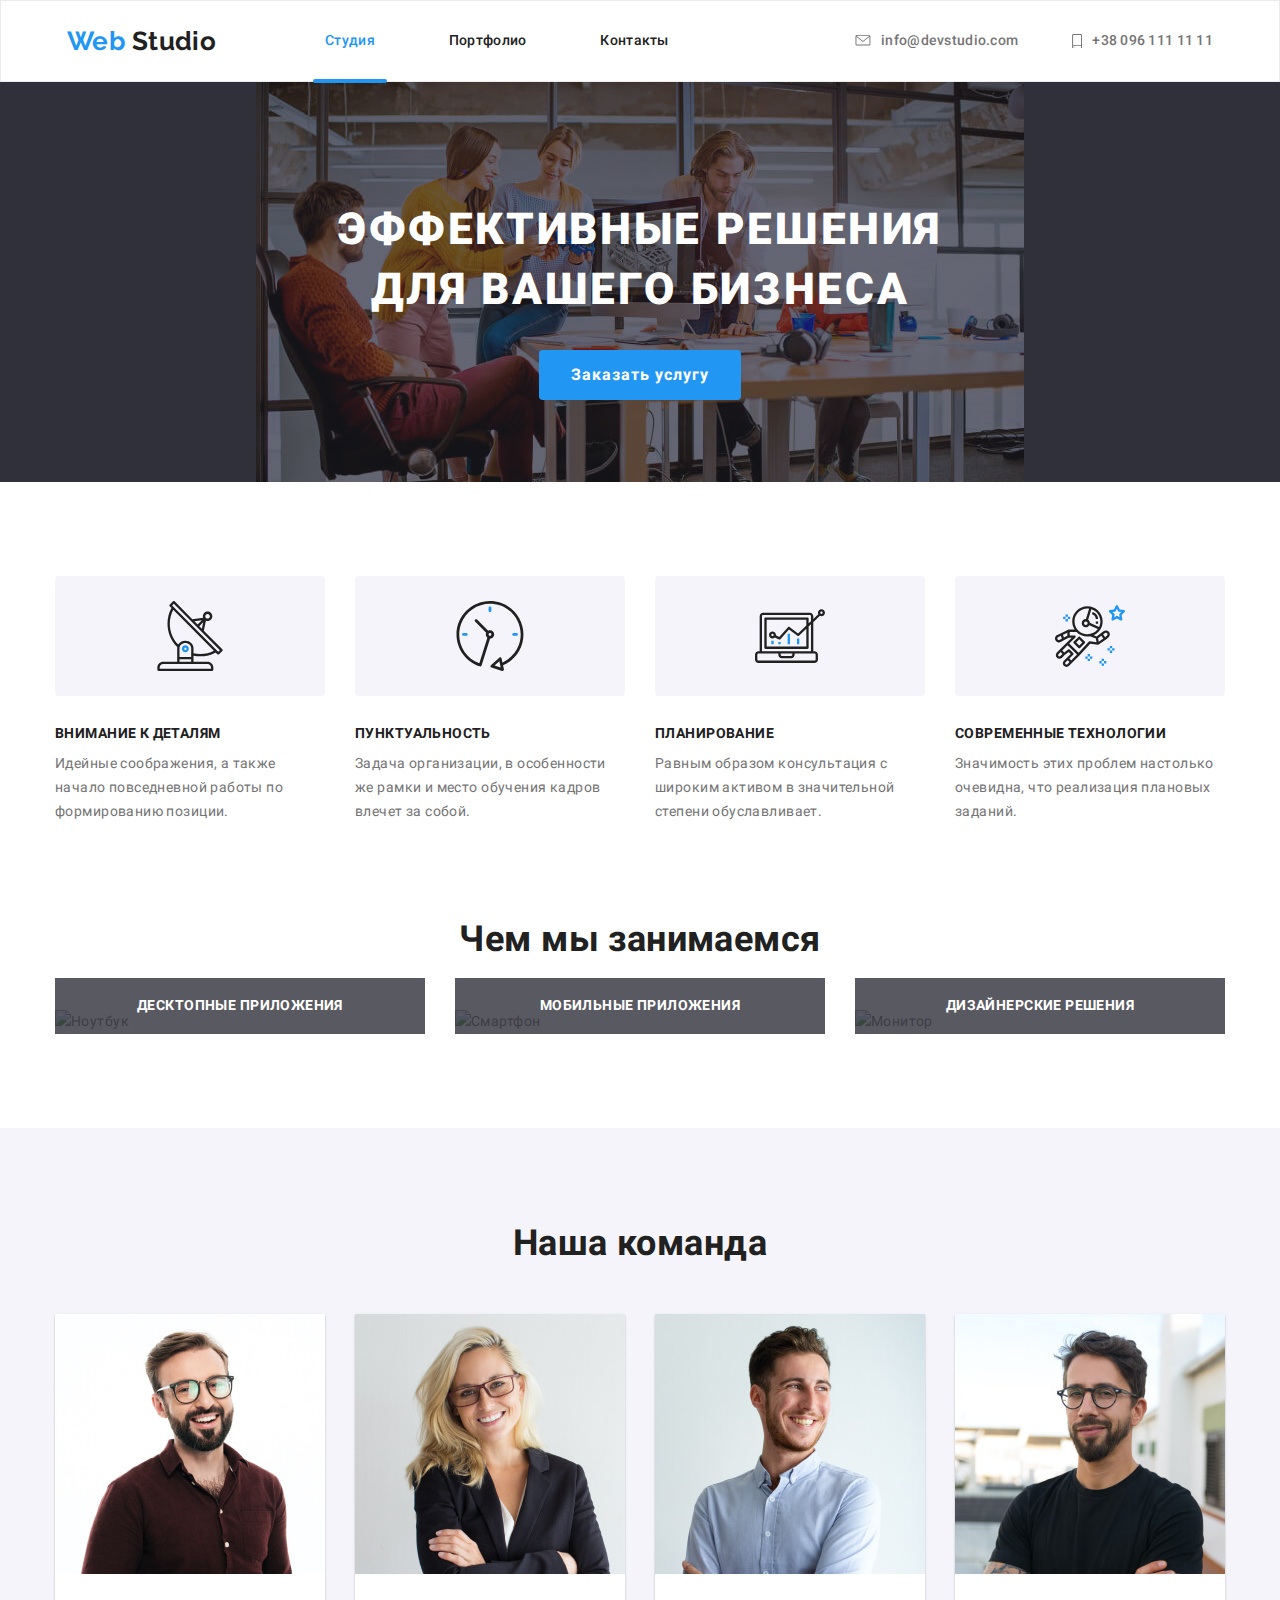
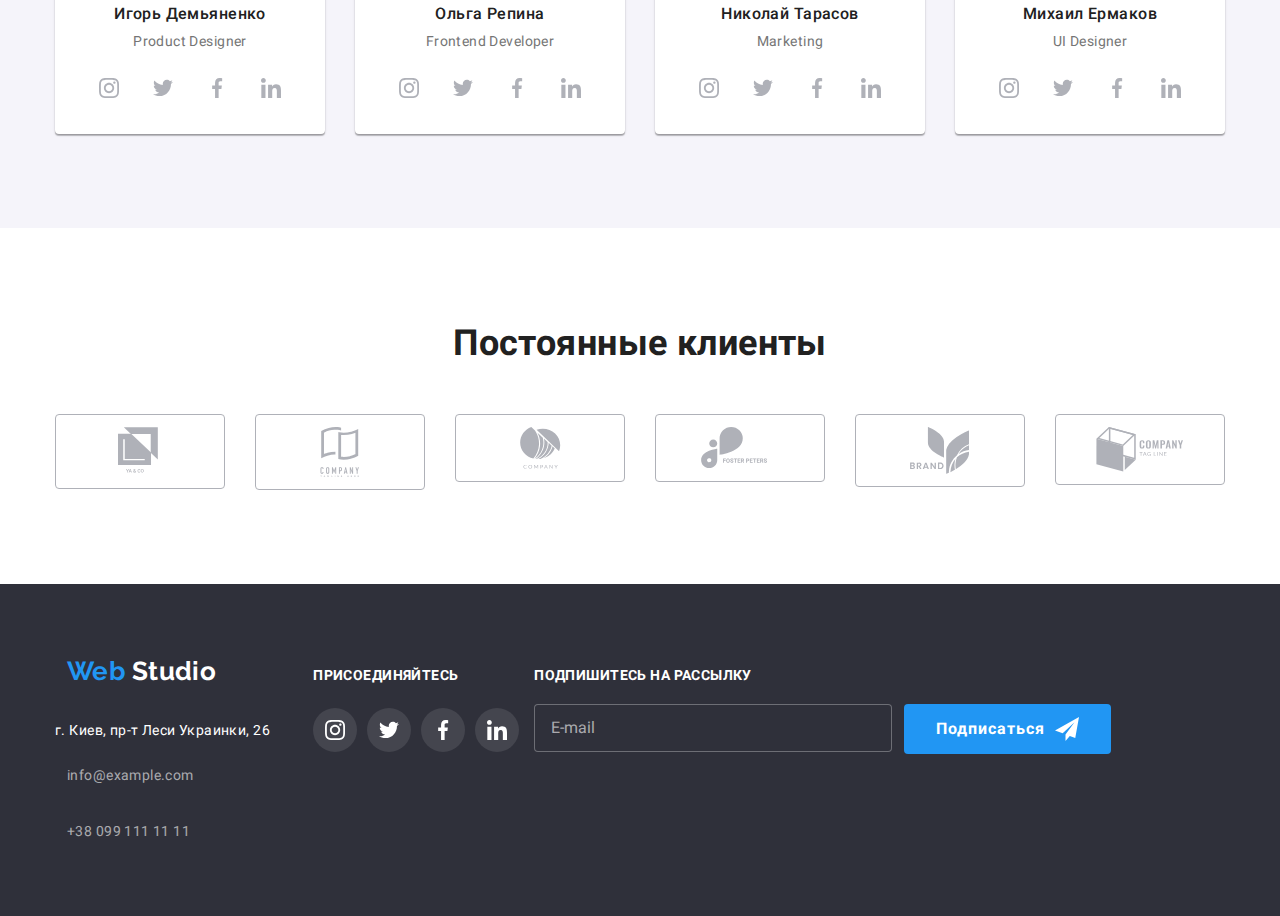
==== index.html @ 28231092 "Add focus on header button" ====
<!DOCTYPE html>
<html lang="ru">
  <head>
    <meta charset="UTF-8" />
    <meta name="viewport" content="width=device-width, initial-scale=1.0" />
    <title>Web Studio</title>
    <link rel="stylesheet" href="./css/main.min.css" />
  </head>

  <body>
    <header>
      <div class="header">
        <!-- Шапка сайта -->
        <nav class="main-nav">
          <a href="./" class="logo animation">
            <span class="logo-accent">Web</span> Studio
          </a>

          <ul class="site-nav list">
            <li class="item">
              <a href="" class="link current site-nav-link animation">Студия</a>
            </li>
            <li class="item">
              <a href="./portfolio.html" class="animation">Портфолио</a>
            </li>
            <li class="item"><a href="" class="animation">Контакты</a></li>
          </ul>
        </nav>
        <ul class="list header-contact">
          <li class="item">
            <a
              href="mailto:info@devstudio.com"
              class="header-contact-link flexbox animation"
            >
              <svg
                class="header-contact-icon animation"
                width="16"
                height="11.2"
              >
                <use href="./images/symbol-defs.svg#icon-envelope"></use>
              </svg>
              info@devstudio.com
            </a>
          </li>
          <li class="item">
            <a href="tel:+380961111111" class="header-contact-link animation">
              <svg
                class="header-contact-icon animation"
                width="10"
                height="14.94"
              >
                <use href="./images/symbol-defs.svg#icon-smartphone"></use>
              </svg>
              +38 096 111 11 11
            </a>
          </li>
        </ul>
        <!-- Мобильное меню -->

        <button
          type="button"
          class="menu-button animation"
          aria-expanded="false"
          aria-controls="menu-container"
          data-menu-button
        >
          <svg
            width="20"
            height="20"
            aria-label="Переключатель мобильного меню"
          >
            <use
              class="icon-cross"
              href="./images/symbol-defs.svg#icon-close_24px"
            ></use>
            <use
              class="icon-menu"
              href="./images/symbol-defs.svg#icon-menu_24px"
            ></use>
          </svg>
        </button>
      </div>
    </header>
    <main>
      <section class="hero">
        <div class="hero-background">
          <!-- Герой -->
          <h1 class="hero-title">
            Эффективные решения <br />
            для вашего бизнеса
          </h1>

          <button class="button primary" data-modal-open>
            Заказать услугу
          </button>
        </div>
      </section>
      <section class="section advantages">
        <div class="container">
          <!-- Первая секция - наши преимущества-->
          <h2 hidden>Наши преимущества</h2>
          <!--скрытый заголовок-->
          <ul class="list advantages-list">
            <li class="advantages-item">
              <div class="advantages-icon">
                <svg width="70px" height="70px">
                  <use href="./images/symbol-defs.svg#icon-antenna"></use>
                </svg>
              </div>
              <h3 class="advantages-title">Внимание к деталям</h3>
              <p class="advantages-description">
                Идейные соображения, а также начало повседневной работы по
                формированию позиции.
              </p>
            </li>
            <li class="advantages-item">
              <div class="advantages-icon">
                <svg width="70px" height="70px">
                  <use href="./images/symbol-defs.svg#icon-clock"></use>
                </svg>
              </div>
              <h3 class="advantages-title">Пунктуальность</h3>
              <p class="advantages-description">
                Задача организации, в особенности же рамки и место обучения
                кадров влечет за собой.
              </p>
            </li>
            <li class="advantages-item">
              <div class="advantages-icon">
                <svg width="70px" height="70px">
                  <use href="./images/symbol-defs.svg#icon-diagram"></use>
                </svg>
              </div>
              <h3 class="advantages-title">Планирование</h3>
              <p class="advantages-description">
                Равным образом консультация с широким активом в значительной
                степени обуславливает.
              </p>
            </li>
            <li class="advantages-item">
              <div class="advantages-icon">
                <svg width="70px" height="70px">
                  <use href="./images/symbol-defs.svg#icon-astronaut"></use>
                </svg>
              </div>
              <h3 class="advantages-title">Современные технологии</h3>
              <p class="advantages-description">
                Значимость этих проблем настолько очевидна, что реализация
                плановых заданий.
              </p>
            </li>
          </ul>
        </div>
      </section>
      <section class="section what-doing">
        <div class="container">
          <!-- Вторая секция - чем мы занимаемся-->
          <h2 class="section-title">Чем мы занимаемся</h2>
          <ul class="list what-doing-list">
            <li class="what-doing-item">
              <div class="doing-box">
                <img
                  alt="Ноутбук"
                  src="./images/Optimaze/WhatDo1.jpg"
                  srcset="
                    ./images/optimaze/WhatDo1.jpg   1x,
                    ./images/optimaze/WhatDo12@.jpg 2x
                  "
                />
                <div class="what-doing-title">
                  <h3 class="item-title accurate">Десктопные приложения</h3>
                </div>
              </div>
            </li>
            <li class="what-doing-item">
              <div class="doing-box">
                <img
                  alt="Смартфон"
                  src="./images/optimaze/WhatDo2.jpg"
                  srcset="
                    ./images/optimaze/WhatDo2.jpg   1x,
                    ./images/optimaze/WhatDo22@.jpg 2x
                  "
                />
                <div class="what-doing-title">
                  <h3 class="item-title accurate">Мобильные приложения</h3>
                </div>
              </div>
            </li>
            <li class="what-doing-item">
              <div class="doing-box">
                <img
                  alt="Монитор"
                  src="./images/optimaze/WhatDo3.jpg"
                  srcset="
                    ./images/optimaze/WhatDo3.jpg   1x,
                    ./images/optimaze/WhatDo12@.jpg 2x
                  "
                />
                <div class="what-doing-title">
                  <h3 class="item-title accurate">Дизайнерские решения</h3>
                </div>
              </div>
            </li>
          </ul>
        </div>
      </section>
      <section class="section team">
        <div class="container">
          <!--Третья секция - наша команда-->
          <h2 class="section-title">Наша команда</h2>
          <ul class="list members-list">
            <li class="members">
              <!--Первая фотка-->
              <picture>
                <source
                  srcset="
                    ./images/optimaze/team1desktop.jpg   1x,
                    ./images/optimaze/team1desktop2@.jpg 2x
                  "
                  media="(min-width: 1200px)"
                />
                <source
                  srcset="
                    ./images/optimaze/team1tablet.jpg   1x,
                    ./images/optimaze/team1tablet2@.jpg 2x
                  "
                  media="(min-width: 768px)"
                />
                <source
                  srcset="
                    ./images/optimaze/team1phone.jpg   1x,
                    ./images/optimaze/team1phone2@.jpg 2x
                  "
                  media="(max-width: 767px)"
                />
                <img
                  src="./images/optimaze/team1desktop.jpg"
                  alt="Портрет Игоря Демьяненко"
                />
              </picture>
              <h3 class="element-title">Игорь Демьяненко</h3>
              <p lang="en" class="description">Product Designer</p>
              <ul class="social-list list">
                <li class="social-item">
                  <a
                    href="Instagram"
                    class="social-icons-link animation"
                    aria-label="Ссылка на Instagram"
                  >
                    <svg class="social-icon" width="20px" height="20px">
                      <use href="./images/symbol-defs.svg#icon-instagram"></use>
                    </svg>
                  </a>
                </li>
                <li class="social-item">
                  <a
                    href="Twitter"
                    class="social-icons-link animation"
                    aria-label="Ссылка на Twitter"
                  >
                    <svg class="social-icon" width="20px" height="20px">
                      <use href="./images/symbol-defs.svg#icon-twitter"></use>
                    </svg>
                  </a>
                </li>
                <li class="social-item">
                  <a
                    href="Facebook"
                    class="social-icons-link animation"
                    aria-label="Ссылка на Facebook"
                  >
                    <svg class="social-icon" width="20px" height="20px">
                      <use href="./images/symbol-defs.svg#icon-facebook"></use>
                    </svg>
                  </a>
                </li>
                <li class="social-item">
                  <a
                    href="LinkedIn"
                    class="social-icons-link animation"
                    aria-label="Ссылка на LinkedIn"
                  >
                    <svg class="social-icon" width="20px" height="20px">
                      <use href="./images/symbol-defs.svg#icon-linkedin"></use>
                    </svg>
                  </a>
                </li>
              </ul>
            </li>
            <li class="members">
              <!--Вторая фотка-->
              <picture>
                <source
                  srcset="
                    ./images/optimaze/team2desktop.jpg   1x,
                    ./images/optimaze/team2desktop2@.jpg 2x
                  "
                  media="(min-width: 1200px)"
                />
                <source
                  srcset="
                    ./images/optimaze/team2tablet.jpg   1x,
                    ./images/optimaze/team2tablet2@.jpg 2x
                  "
                  media="(min-width: 768px)"
                />
                <source
                  srcset="
                    ./images/optimaze/team2phone.jpg   1x,
                    ./images/optimaze/team2phone2@.jpg 2x
                  "
                  media="(max-width: 767px)"
                />
                <img
                  src="./images/optimaze/team2desktop.jpg"
                  alt="Портрет Ольги Репиной"
                />
              </picture>
              <h3 class="element-title">Ольга Репина</h3>
              <p lang="en" class="description">Frontend Developer</p>
              <ul class="social-list list">
                <li class="social-item">
                  <a
                    href="Instagram"
                    class="social-icons-link animation"
                    aria-label="Ссылка на Instagram"
                  >
                    <svg class="social-icon" width="20px" height="20px">
                      <use href="./images/symbol-defs.svg#icon-instagram"></use>
                    </svg>
                  </a>
                </li>
                <li class="social-item">
                  <a
                    href="Twitter"
                    class="social-icons-link animation"
                    aria-label="Ссылка на Twitter"
                  >
                    <svg class="social-icon" width="20px" height="20px">
                      <use href="./images/symbol-defs.svg#icon-twitter"></use>
                    </svg>
                  </a>
                </li>
                <li class="social-item">
                  <a
                    href="Facebook"
                    class="social-icons-link animation"
                    aria-label="Ссылка на Facebook"
                  >
                    <svg class="social-icon" width="20px" height="20px">
                      <use href="./images/symbol-defs.svg#icon-facebook"></use>
                    </svg>
                  </a>
                </li>
                <li class="social-item">
                  <a
                    href="LinkedIn"
                    class="social-icons-link animation"
                    aria-label="Ссылка на LinkedIn"
                  >
                    <svg class="social-icon" width="20px" height="20px">
                      <use href="./images/symbol-defs.svg#icon-linkedin"></use>
                    </svg>
                  </a>
                </li>
              </ul>
            </li>
            <li class="members">
              <!--Третья фотка-->
              <picture>
                <source
                  srcset="
                    ./images/optimaze/team3desktop.jpg  1x,
                    ./images/optimaze/team3desktop@.jpg 2x
                  "
                  media="(min-width: 1200px)"
                />
                <source
                  srcset="
                    ./images/optimaze/team3tablet.jpg   1x,
                    ./images/optimaze/team3tablet2@.jpg 2x
                  "
                  media="(min-width: 768px)"
                />
                <source
                  srcset="
                    ./images/optimaze/team3phone.jpg   1x,
                    ./images/optimaze/team3phone2@.jpg 2x
                  "
                  media="(max-width: 767px)"
                />
                <img
                  src="./images/optimaze/team3desktop.jpg"
                  alt="Портрет Николай Тарасова"
                />
              </picture>
              <h3 class="element-title">Николай Тарасов</h3>
              <p lang="en" class="description">Marketing</p>
              <ul class="social-list list">
                <li class="social-item">
                  <a
                    href="Instagram"
                    class="social-icons-link animation"
                    aria-label="Ссылка на Instagram"
                  >
                    <svg class="social-icon" width="20px" height="20px">
                      <use href="./images/symbol-defs.svg#icon-instagram"></use>
                    </svg>
                  </a>
                </li>
                <li class="social-item">
                  <a
                    href="Twitter"
                    class="social-icons-link animation"
                    aria-label="Ссылка на Twitter"
                  >
                    <svg class="social-icon" width="20px" height="20px">
                      <use href="./images/symbol-defs.svg#icon-twitter"></use>
                    </svg>
                  </a>
                </li>
                <li class="social-item">
                  <a
                    href="Facebook"
                    class="social-icons-link animation"
                    aria-label="Ссылка на Facebook"
                  >
                    <svg class="social-icon" width="20px" height="20px">
                      <use href="./images/symbol-defs.svg#icon-facebook"></use>
                    </svg>
                  </a>
                </li>
                <li class="social-item">
                  <a
                    href="LinkedIn"
                    class="social-icons-link animation"
                    aria-label="Ссылка на LinkedIn"
                  >
                    <svg class="social-icon" width="20px" height="20px">
                      <use href="./images/symbol-defs.svg#icon-linkedin"></use>
                    </svg>
                  </a>
                </li>
              </ul>
            </li>
            <li class="members">
              <!--Четвертая фотка-->
              <picture>
                <source
                  srcset="
                    ./images/optimaze/team4desktop.jpg   1x,
                    ./images/optimaze/team4desktop2@.jpg 2x
                  "
                  media="(min-width: 1200px)"
                />
                <source
                  srcset="
                    ./images/optimaze/team4tablet.jpg   1x,
                    ./images/optimaze/team4tablet2@.jpg 2x
                  "
                  media="(min-width: 768px)"
                />
                <source
                  srcset="
                    ./images/optimaze/team4phone.jpg   1x,
                    ./images/optimaze/team4phone2@.jpg 2x
                  "
                  media="(max-width: 767px)"
                />
                <img
                  src="./images/optimaze/team4desktop.jpg"
                  alt="Портрет Михаила Ермакова"
                />
              </picture>
              <h3 class="element-title">Михаил Ермаков</h3>
              <p lang="en" class="description">UI Designer</p>
              <ul class="social-list list">
                <li class="social-item">
                  <a
                    href="Instagram"
                    class="social-icons-link animation"
                    aria-label="Ссылка на Instagram"
                  >
                    <svg class="social-icon" width="20px" height="20px">
                      <use href="./images/symbol-defs.svg#icon-instagram"></use>
                    </svg>
                  </a>
                </li>
                <li class="social-item">
                  <a
                    href="Twitter"
                    class="social-icons-link animation"
                    aria-label="Ссылка на Twitter"
                  >
                    <svg class="social-icon" width="20px" height="20px">
                      <use href="./images/symbol-defs.svg#icon-twitter"></use>
                    </svg>
                  </a>
                </li>
                <li class="social-item">
                  <a
                    href="Facebook"
                    class="social-icons-link animation"
                    aria-label="Ссылка на Facebook"
                  >
                    <svg class="social-icon" width="20px" height="20px">
                      <use href="./images/symbol-defs.svg#icon-facebook"></use>
                    </svg>
                  </a>
                </li>
                <li class="social-item">
                  <a
                    href="LinkedIn"
                    class="social-icons-link animation"
                    aria-label="Ссылка на LinkedIn"
                  >
                    <svg class="social-icon" width="20px" height="20px">
                      <use href="./images/symbol-defs.svg#icon-linkedin"></use>
                    </svg>
                  </a>
                </li>
              </ul>
            </li>
          </ul>
        </div>
      </section>
      <section class="section clients">
        <div class="container">
          <!--Четвертая секция - постоянные клиенты-->
          <h2 class="section-title">Постоянные клиенты</h2>
          <ul class="list clients-list">
            <li class="clients-logo">
              <a class="clients-item animation" href="">
                <svg class="clients-icon animation" width="44px" height="49px">
                  <use href="./images/symbol-defs.svg#icon-logo1"></use>
                </svg>
              </a>
            </li>
            <li class="clients-logo">
              <a class="clients-item animation" href="">
                <svg class="clients-icon animation" width="40px" height="50px">
                  <use href="./images/symbol-defs.svg#icon-logo2"></use>
                </svg>
              </a>
            </li>
            <li class="clients-logo">
              <a class="clients-item animation" href="">
                <svg class="clients-icon animation" width="41px" height="42px">
                  <use href="./images/symbol-defs.svg#icon-logo3"></use>
                </svg>
              </a>
            </li>
            <li class="clients-logo">
              <a class="clients-item animation" href="">
                <svg class="clients-icon animation" width="79px" height="42px">
                  <use href="./images/symbol-defs.svg#icon-logo4"></use>
                </svg>
              </a>
            </li>
            <li class="clients-logo">
              <a class="clients-item animation" href="">
                <svg class="clients-icon animation" width="59px" height="47px">
                  <use href="./images/symbol-defs.svg#icon-logo5"></use>
                </svg>
              </a>
            </li>
            <li class="clients-logo">
              <a class="clients-item animation" href="">
                <svg class="clients-icon animation" width="88px" height="45px">
                  <use href="./images/symbol-defs.svg#icon-logo6"></use>
                </svg>
              </a>
            </li>
          </ul>
        </div>
      </section>
    </main>
    <footer>
      <!-- Футер -->
      <div class="footer">
        <div class="first-block">
          <a href="/" class="footer-logo animation">
            <span class="logo-accent">Web</span> Studio
          </a>
          <address>
            <ul class="list footer-contact">
              <li>
                <p class="adress">г. Киев, пр-т Леси Украинки, 26<br /></p>
              </li>
              <li class="footer-contact">
                <a href="mailto:info@example.com">info@example.com<br /> </a>
              </li>
              <li class="footer-contact">
                <a href="tel:+380991111111">+38 099 111 11 11<br /> </a>
              </li>
            </ul>
          </address>
        </div>

        <div class="second-block">
          <b> присоединяйтесь </b>
          <ul class="list footer-social-list">
            <li class="footer-social-item f-icon-instagram animation">
              <a href="Instagram" aria-label="Ссылка на Instagram">
                <svg class="footer-social-icon" width="20px" height="20px">
                  <use href="./images/symbol-defs.svg#icon-instagram"></use>
                </svg>
              </a>
            </li>
            <li class="footer-social-item f-icon-twitter animation">
              <a href="Twitter" aria-label="Ссылка на Twitter">
                <svg class="footer-social-icon" width="20px" height="20px">
                  <use href="./images/symbol-defs.svg#icon-twitter"></use>
                </svg>
              </a>
            </li>
            <li class="footer-social-item f-icon-facebook animation">
              <a href="Facebook" aria-label="Ссылка на Facebook">
                <svg class="footer-social-icon" width="20px" height="20px">
                  <use href="./images/symbol-defs.svg#icon-facebook"></use>
                </svg>
              </a>
            </li>
            <li class="footer-social-item f-icon-linked animation">
              <a href="LinkedIn" aria-label="Ссылка на LinkedIn">
                <svg class="footer-social-icon" width="20px" height="20px">
                  <use href="./images/symbol-defs.svg#icon-linkedin"></use>
                </svg>
              </a>
            </li>
          </ul>
        </div>
        <div class="third-block">
          <b> Подпишитесь на рассылку </b>
          <div class="footer-form">
            <div class="email-field">
              <input
                class="footer-input animation"
                type="email"
                name="mail"
                id="mail"
                placeholder="E-mail"
              />
            </div>

            <div class="subscribe">
              <button class="button footer-button primary">
                Подписаться

                <svg class="sent-icon" width="24px" height="24px">
                  <use href="./images/symbol-defs.svg#icon-send"></use>
                </svg>
              </button>
            </div>
          </div>
        </div>
      </div>
    </footer>

    <!-- Модальное окно -->

    <div class="backdrop is-hidden animation" data-modal>
      <div class="modal animation">
        <button class="btn-close animation" data-modal-close>
          <svg class="close-icon" width="11px" height="11px">
            <use href="./images/symbol-defs.svg#icon-modalclose"></use>
          </svg>
        </button>

        <form action="#" method="POST" class="form">
          <b>Оставьте свои данные, мы вам перезвоним</b>
          <div class="form-field">
            <label for="name" class="form-label">Имя</label>
            <input
              type="text"
              class="form-input animation"
              name="name"
              id="name"
              required
            />
            <span class="modal-icon animation">
              <svg width="18px" height="18px">
                <use href="./images/symbol-defs.svg#icon-person"></use>
              </svg>
            </span>
          </div>

          <div class="form-field">
            <label for="tel" class="form-label">Телефон</label>
            <input
              type="tel"
              class="form-input animation"
              name="tel"
              id="tel"
              required
            />
            <span class="modal-icon animation">
              <svg width="18px" height="18px">
                <use href="./images/symbol-defs.svg#icon-phonemodal"></use>
              </svg>
            </span>
          </div>

          <div class="form-field">
            <label for="mail" class="form-label">Почта</label>
            <input
              type="email animation"
              class="form-input"
              name="mail"
              id="mail"
            />
            <span class="modal-icon animation">
              <svg width="18px" height="18px">
                <use href="./images/symbol-defs.svg#icon-emailmodal"></use>
              </svg>
            </span>
          </div>

          <div class="form-field comment">
            <label for="comment" class="form-label">Комментарий</label>
            <textarea
              class="form-input comment animation"
              name="comment"
              id="comment"
              rows="6"
              placeholder="Введите текст"
            ></textarea>
          </div>

          <div class="form-field form-checkbox flexbox">
            <label for="policy" class="label checkbox-label">
              <input
                class="checkbox animation"
                type="checkbox"
                name="policy"
                value=" "
                id="policy"
              />
              <span class="checkbox-icon animation"></span>
              <span>
                Соглашаюсь с рассылкой и принимаю
                <a href="#">Условия договора</a>
              </span>
            </label>
          </div>

          <div class="flexbox">
            <button class="button primary submit" type="submit">
              Отправить
            </button>
          </div>
        </form>
      </div>
    </div>
    <script src="./js/modal.js"></script>
    <script src="./js/menu.js"></script>
  </body>
</html>
---- css/main.min.css ----
.button,.filtr-button{font-family:inherit;font-size:16px;text-align:center;border-radius:4px}*,::after,::before{-webkit-box-sizing:border-box;box-sizing:border-box}:root{-moz-tab-size:4;-o-tab-size:4;tab-size:4}html{line-height:1.15;-webkit-text-size-adjust:100%}body{margin:0}body{font-family:system-ui, -apple-system, "Segoe UI", Roboto, Helvetica, Arial, sans-serif, "Apple Color Emoji", "Segoe UI Emoji"}hr{height:0}abbr[title]{-webkit-text-decoration:underline dotted;text-decoration:underline dotted}b,strong{font-weight:bolder}code,kbd,pre,samp{font-family:SFMono-Regular, Consolas, "Liberation Mono", Menlo, monospace;font-size:1em}small{font-size:80%}sub,sup{font-size:75%;line-height:0;position:relative;vertical-align:baseline}sub{bottom:-0.25em}sup{top:-0.5em}button,input,optgroup,select,textarea{font-family:inherit;font-size:100%;line-height:1.15;margin:0}button,select{text-transform:none}[type="button"],[type="reset"],[type="submit"],button{-webkit-appearance:button}[type="button"]::-moz-focus-inner,[type="reset"]::-moz-focus-inner,[type="submit"]::-moz-focus-inner,button::-moz-focus-inner{border-style:none;padding:0}[type="button"]:-moz-focusring,[type="reset"]:-moz-focusring,[type="submit"]:-moz-focusring,button:-moz-focusring{outline:1px dotted ButtonText}fieldset{padding:0.35em 0.75em 0.625em}legend{padding:0}progress{vertical-align:baseline}[type="number"]::-webkit-inner-spin-button,[type="number"]::-webkit-outer-spin-button{height:auto}[type="search"]{-webkit-appearance:textfield;outline-offset:-2px}[type="search"]::-webkit-search-decoration{-webkit-appearance:none}::-webkit-file-upload-button{-webkit-appearance:button;font:inherit}summary{display:list-item}@font-face{font-family:"Raleway";src:url("./../fonts/Raleway-Bold.eot");src:local("☺"),url("./../fonts/Raleway-Bold.woff") format("woff"),url("./../fonts/Raleway-Bold.ttf") format("truetype"),url("./../fonts/Raleway-Bold.svg") format("svg");font-weight:700;font-style:normal}@font-face{font-family:"Roboto";src:url("./../fonts/Roboto-Regular.eot");src:local("☺"),url("./../fonts/Roboto-Regular.woff") format("woff"),url("./../fonts/Roboto-Regular.ttf") format("truetype"),url("./../fonts/Roboto-Regular.svg") format("svg");font-weight:400;font-style:normal}@font-face{font-family:"Roboto";src:url("./../fonts/Roboto-Medium.eot");src:local("☺"),url("./../fonts/Roboto-Medium.woff") format("woff"),url("./../fonts/Roboto-Medium.ttf") format("truetype"),url("./../fonts/Roboto-Medium.svg") format("svg");font-weight:500;font-style:normal}@font-face{font-family:"Roboto";src:url("./../fonts/Roboto-Bold.eot");src:local("☺"),url("./../fonts/Roboto-Bold.woff") format("woff"),url("./../fonts/Roboto-Bold.ttf") format("truetype"),url("./../fonts/Roboto-Bold.svg") format("svg");font-weight:700;font-style:normal}@font-face{font-family:"Roboto";src:url("./../fonts/Roboto-Black.eot");src:local("☺"),url("./../fonts/Roboto-Black.woff") format("woff"),url("./../fonts/Roboto-Black.ttf") format("truetype"),url("./../fonts/Roboto-Black.svg") format("svg");font-weight:900;font-style:normal}body{color:#757575;background-color:#fff;font-family:"Roboto";font-weight:400;letter-spacing:0.03em;font-size:14px;line-height:1.71}body.modal-open{overflow:hidden}.details{color:#fff}.list{list-style:none;padding:0;margin:0}header{border:1px solid #ececec}@media (max-width: 480px){header{border:none}}.animation{-webkit-transition-duration:250ms;transition-duration:250ms;-webkit-transition-timing-function:cubic-bezier(0.4, 0, 0.2, 1);transition-timing-function:cubic-bezier(0.4, 0, 0.2, 1)}.flexbox{display:-webkit-box;display:-ms-flexbox;display:flex}.section-title{font-size:36px;line-height:1.17;text-align:center;margin-bottom:50px}@media (max-width: 480px){.section-title{font-size:28px;line-height:1.18;margin-bottom:30px}}img{display:block;max-width:100%;height:auto}b{font-weight:700;line-height:1.14;color:#fff;text-transform:uppercase}.container,.header,.footer{margin-right:auto;margin-left:auto;padding-left:15px;padding-right:15px}@media (max-width: 480px){.container,.header,.footer{width:480px}}@media (min-width: 768px){.container{width:768px}}@media (min-width: 1200px){.container,.header,.footer{width:1200px}}.logo{color:#212121;font-family:"Raleway";font-weight:700;font-size:26px;line-height:1.19;text-decoration:none}.logo:hover,.logo:focus{color:#2196f3}.logo-accent{color:#2196f3}.footer-logo{color:#fff;font-family:"Raleway";font-weight:700;font-size:26px;line-height:1.19;text-decoration:none}.footer-logo:hover,.footer-logo:focus{color:#2196f3}@media (min-width: 1200px){.footer-logo{margin-right:85px}.logo{margin-right:85px}}@media (max-width: 480px){.logo,.footer-logo{font-size:24px;line-height:1.17}}.menu-button{display:-webkit-inline-box;display:-ms-inline-flexbox;display:inline-flex;padding:10px;margin:0;border:none;background-color:transparent}@media screen and (min-width: 768px){.menu-button{display:none}}.menu-button .icon-cross{display:none}.menu-button.is-open .icon-cross{display:block}.menu-button.is-open .icon-menu{display:none}.menu-button:hover,.menu-button:focus{fill:#2196f3}.main-nav,.header{-webkit-box-align:center;-ms-flex-align:center;align-items:center;display:-webkit-box;display:-ms-flexbox;display:flex}@media screen and (max-width: 480px){.header{-webkit-box-pack:justify;-ms-flex-pack:justify;justify-content:space-between;padding-top:16px;padding-bottom:16px}}.site-nav{display:-webkit-box;display:-ms-flexbox;display:flex}.site-nav .link.current{color:#2196f3}.site-nav .item:not(:last-child){margin-right:50px}.site-nav a{display:block;padding-top:32px;padding-bottom:32px;color:#212121;font-weight:500;font-size:14px;line-height:1.14;letter-spacing:0.02em;text-decoration:none}.site-nav a:hover,.site-nav a:focus{color:#2196f3}@media (max-width: 480px){.site-nav{display:none}}.site-nav-link{position:relative}.site-nav-link::after{content:" ";position:absolute;left:0;bottom:-2px;display:block;width:100%;height:4px;background-color:#2196f3;border-radius:2px}@media (min-width: 1200px){.header-contact-link{display:-webkit-box;display:-ms-flexbox;display:flex}.header-contact .item+.item{margin-left:30px}.header-contact{display:-webkit-box;display:-ms-flexbox;display:flex;margin-left:auto}.header-contact a{line-height:1.14}}.header-contact{font-weight:500;font-style:normal}.header-contact a{color:#757575;text-decoration:none;letter-spacing:0.02em;-webkit-box-align:center;-ms-flex-align:center;align-items:center}.header-contact>.item a{-webkit-box-align:center;-ms-flex-align:center;align-items:center}.header-contact>.item img{margin-right:10px}@media (max-width: 480px){.header-contact{display:none}}.header-contact-icon{margin-right:10px;fill:#757575}.header-contact-link:hover .header-contact-icon,.header-contact-link:focus .header-contact-icon{fill:#2196f3}.contact-img .header-contact .item a{color:#757575;text-decoration:none;letter-spacing:0.02em;line-height:1.14}.header-contact-link:hover,.header-contact-link:focus{color:#2196f3}.button{color:#212121;background-color:#fff;font-weight:700;line-height:1.87;letter-spacing:0.06em;display:-webkit-inline-box;display:-ms-inline-flexbox;display:inline-flex;-webkit-box-align:center;-ms-flex-align:center;align-items:center}.button:hover,.button:focus{color:#fff;background-color:#2196f3}.button.primary{background-color:#2196f3;color:#fff;text-decoration:none;padding:10px 32px;min-width:200px;border:none}.button.primary.submit{-webkit-box-shadow:0px 1px 3px rgba(0,0,0,0.12),0px 1px 1px rgba(0,0,0,0.14),0px 2px 1px rgba(0,0,0,0.2);box-shadow:0px 1px 3px rgba(0,0,0,0.12),0px 1px 1px rgba(0,0,0,0.14),0px 2px 1px rgba(0,0,0,0.2);padding:10px 50px;margin-left:auto;margin-right:auto}.button.primary .footer-button{padding-left:28px;padding-right:28px}.filtr-button{background-color:#f5f4fa;color:#212121;font-weight:500;line-height:1.62;letter-spacing:0.03em;padding:6px 22px;border:none}.filtr-button:hover,.filtr-button:focus{-webkit-box-shadow:0px 3px 1px rgba(0,0,0,0.1),0px 1px 2px rgba(0,0,0,0.08),0px 2px 2px rgba(0,0,0,0.12);box-shadow:0px 3px 1px rgba(0,0,0,0.1),0px 1px 2px rgba(0,0,0,0.08),0px 2px 2px rgba(0,0,0,0.12);color:#fff;background-color:#2196f3}.hero{text-align:center;max-width:1600px;margin-left:auto;margin-right:auto;background-color:#2f303a;background-image:-webkit-gradient(linear, left top, right top, from(rgba(47,48,58,0.4)), to(rgba(47,48,58,0.4))),url(../../images/optimaze/herodesktop.jpg);background-image:linear-gradient(to right, rgba(47,48,58,0.4), rgba(47,48,58,0.4)),url(../../images/optimaze/herodesktop.jpg);background-repeat:no-repeat;background-position:center}@media (max-width: 480px){.hero{height:400px;padding-top:118px;padding-bottom:118px;background-image:-webkit-gradient(linear, left top, right top, from(rgba(47,48,58,0.4)), to(rgba(47,48,58,0.4))),url(../../images/optimaze/herophone.jpg);background-image:linear-gradient(to right, rgba(47,48,58,0.4), rgba(47,48,58,0.4)),url(../../images/optimaze/herophone.jpg)}}@media screen and (max-width: 480px) and (min-device-pixel-ratio: 2), screen and (max-width: 480px) and (-webkit-min-device-pixel-ratio: 2), screen and (max-width: 480px) and (min-resolution: 192dpi), screen and (max-width: 480px) and (min-resolution: 2dppx){.hero{background-image:url(./../images/optimaze/herophone2@.jpg)}}@media (min-width: 1200px){.hero{height:600px;padding-top:200px;padding-bottom:200px;background-image:-webkit-gradient(linear, left top, right top, from(rgba(47,48,58,0.4)), to(rgba(47,48,58,0.4))),url(../../images/optimaze/herodesktop.jpg);background-image:linear-gradient(to right, rgba(47,48,58,0.4), rgba(47,48,58,0.4)),url(../../images/optimaze/herodesktop.jpg)}}@media screen and (min-width: 1200px) and (min-device-pixel-ratio: 2), screen and (min-width: 1200px) and (-webkit-min-device-pixel-ratio: 2), screen and (min-width: 1200px) and (min-resolution: 192dpi), screen and (min-width: 1200px) and (min-resolution: 2dppx){.hero{background-image:url(./../images/optimaze/herodesktop2@.jpg)}}@media (min-width: 768px){.hero{height:400px;padding-top:118px;padding-bottom:118px;background-image:-webkit-gradient(linear, left top, right top, from(rgba(47,48,58,0.4)), to(rgba(47,48,58,0.4))),url(../../images/optimaze/herotablet.jpg);background-image:linear-gradient(to right, rgba(47,48,58,0.4), rgba(47,48,58,0.4)),url(../../images/optimaze/herotablet.jpg)}}@media screen and (min-width: 768px) and (min-device-pixel-ratio: 2), screen and (min-width: 768px) and (-webkit-min-device-pixel-ratio: 2), screen and (min-width: 768px) and (min-resolution: 192dpi), screen and (min-width: 768px) and (min-resolution: 2dppx){.hero{background-image:url(./../images/optimaze/herotablet2@.jpg)}}.hero-title{color:#fff;font-weight:900;font-size:44px;line-height:1.36;letter-spacing:0.06em;text-transform:uppercase;margin-top:0;margin-bottom:30px}.hero-title+a{-webkit-box-align:center;-ms-flex-align:center;align-items:center}@media (max-width: 480px){.hero-title{font-size:25px;line-height:1.62}}.advantages{padding-top:94px;padding-bottom:94px}@media (max-width: 480px){.advantages{padding-top:60px;padding-bottom:60px}}.advantages-list{display:-webkit-box;display:-ms-flexbox;display:flex}@media (max-width: 480px){.advantages-list{display:block}.advantages-item{display:block;margin-bottom:30px}.advantages-item:nth-child(4n){margin-bottom:0}.advantages-list>h3{text-align:center}.advantages-title{text-align:center}}.section-title,.advantages-title,.item-title{color:#212121;font-weight:700;margin-top:0}.item-title,.advantages-title{line-height:1.14;font-size:14px;text-transform:uppercase;margin-bottom:10px}.advantages-item>.advantages-title{margin-top:30px}.accurate{margin-top:0;margin-bottom:0}@media (min-width: 1200px){.advantages-item{width:calc((100% - 90px) / 4);margin-right:30px}.advantages-item:nth-child(4n){margin-right:0}}.advantages-description{text-align:left;margin:0}.advantages-icon{background-color:#f5f4fa;border-radius:4px}@media (min-width: 1200px){.advantages-icon{display:-webkit-inline-box;display:-ms-inline-flexbox;display:inline-flex;-webkit-box-align:center;-ms-flex-align:center;align-items:center;-webkit-box-pack:center;-ms-flex-pack:center;justify-content:center;height:120px;width:270px}}@media (max-width: 480px){.advantages-icon{display:block;max-width:100%;text-align:center;padding-top:25px;padding-bottom:18px}}.what-doing{padding-bottom:94px}@media (max-width: 480px){.what-doing{display:none}}.what-doing-list{display:-webkit-box;display:-ms-flexbox;display:flex}.what-doing-item{width:calc((100% - 60px) / 3);margin-right:30px}.what-doing-item:nth-child(3n){margin-right:0}.doing-box{position:relative}.what-doing-title{position:absolute;bottom:0;left:0;width:100%;background-color:rgba(47,48,58,0.8);padding-top:20px;padding-bottom:20px}.what-doing-list>.what-doing-item h3{text-align:center;color:#fff}.team{background-color:#f5f4fa;padding-top:94px;padding-bottom:94px}@media (max-width: 480px){.team{padding-top:60px;padding-bottom:60px}.members{padding-bottom:24px;margin-bottom:30px}.members:nth-child(4n){margin-bottom:0}}.members-list{display:-webkit-box;display:-ms-flexbox;display:flex}@media (max-width: 480px){.members-list{display:block}}.element-title{color:#212121;font-weight:500;font-size:16px;line-height:1.19;margin-top:30px;margin-bottom:10px}.description{line-height:1.19;margin-top:0;margin-bottom:16px}@media (min-width: 1200px){.members{width:calc((100% - 90px) / 4);margin-right:30px}.members:nth-child(4n){margin-right:o}}.members{background-color:#fff;-webkit-box-shadow:0px 1px 3px rgba(0,0,0,0.12),0px 1px 1px rgba(0,0,0,0.14),0px 2px 1px rgba(0,0,0,0.2);box-shadow:0px 1px 3px rgba(0,0,0,0.12),0px 1px 1px rgba(0,0,0,0.14),0px 2px 1px rgba(0,0,0,0.2);border-radius:0px 0px 4px 4px}.members-list>.members h3,p{text-align:center}.social-list{display:-webkit-box;display:-ms-flexbox;display:flex;-webkit-box-align:center;-ms-flex-align:center;align-items:center;-webkit-box-pack:center;-ms-flex-pack:center;justify-content:center}.social-item{margin-right:10px}.social-item:not(:last-child){margin-right:10px}@media (min-width: 1200px){.social-item{width:calc((100% - 94px) / 4);margin-bottom:24px}.social-item:first-of-type{margin-left:32px}.social-item:nth-child(4n){margin-right:32px}a{display:block;padding:12px}}.social-icons-link{display:-webkit-inline-box;display:-ms-inline-flexbox;display:inline-flex;-webkit-box-align:center;-ms-flex-align:center;align-items:center;-webkit-box-pack:center;-ms-flex-pack:center;justify-content:center;align-items:center;justify-content:center;border-radius:50%;height:44px;width:44px;background-color:#fff}.social-icons-link:hover,.social-icons-link:focus{background-color:#2196f3}.social-icon{fill:#afb1b8}.social-icons-link:hover .social-icon,.social-icons-link:focus .social-icon{fill:#fff}@media (min-width: 1200px){.footer-social-item{width:calc((100% - 30px) / 4);margin-top:20px}.footer-social-item:nth-child(4n){margin-right:0}}.footer-social-item{display:-webkit-inline-box;display:-ms-inline-flexbox;display:inline-flex;height:44px;width:44px;margin-right:10px;border-radius:50%;background-size:20px;background-position:center;background-repeat:no-repeat;background-color:rgba(255,255,255,0.1)}.footer-social-item:hover,.footer-social-item:focus{background-color:#2196f3}.footer-social-item a{padding:12px;display:block}.footer-social-icon{fill:#fff}.sent-icon{margin-left:10px}.footer-social-list{display:-webkit-box;display:-ms-flexbox;display:flex;-webkit-box-pack:center;-ms-flex-pack:center;justify-content:center}@media (max-width: 479px){.footer-social-list{margin-top:20px;margin-bottom:60px}}@media (max-width: 480px){.clients{margin-top:60px;margin-bottom:60px}.clients-logo:nth-child(2n){margin-left:30px}.clients-logo{display:-webkit-box;display:-ms-flexbox;display:flex;-webkit-box-pack:center;-ms-flex-pack:center;justify-content:center;-webkit-box-align:center;-ms-flex-align:center;align-items:center;border:1px solid #afb1b8;border-radius:4px;-webkit-box-sizing:border-box;box-sizing:border-box;height:90px;width:calc((100% - 30px) / 2);margin-top:30px}.clients-logo:nth-last-of-type(5){margin-top:0}.clients-logo:nth-last-of-type(6){margin-top:0}}.clients-list{display:-webkit-box;display:-ms-flexbox;display:flex}@media (max-width: 480px){.clients-list{-ms-flex-wrap:wrap;flex-wrap:wrap;-ms-flex-pack:distribute;justify-content:space-around}}.clients-icon{fill:#afb1b8}.clients-item:hover .clients-icon,.clients-item:focus .clients-icon{fill:#2196f3}@media (min-width: 1200px){.clients-item{display:-webkit-inline-box;display:-ms-inline-flexbox;display:inline-flex;-webkit-box-align:center;-ms-flex-align:center;align-items:center;-webkit-box-pack:center;-ms-flex-pack:center;justify-content:center;border:1px solid #afb1b8;-webkit-box-sizing:border-box;box-sizing:border-box;border-radius:4px}.clients-item:hover,.clients-item:focus{border-color:#2196f3}.clients{margin-top:94px;margin-bottom:94px}.clients-item{width:170px}.clients-logo{width:calc((100% - 5 * 30px) / 6);margin-left:30px}.clients-logo:nth-last-of-type(6n){margin-left:0}.clients-list{-webkit-box-pack:center;-ms-flex-pack:center;justify-content:center}}.footer-contact .adress{font-weight:400;color:#fff;font-style:normal;margin-top:20px;margin-left:0;text-align:start}.footer-contact a{text-decoration:none;font-style:normal;color:rgba(255,255,255,0.6)}.footer-contact a:hover,.footer-contact a:focus{color:#2196f3}@media (min-width: 1200px){.adress{margin-bottom:9px}.footer-contact{margin-bottom:9px}.footer-contact:last-child{margin-bottom:0}}@media (max-width: 480px){.footer-contact{text-align:center}.footer-contact .adress{text-align:center}.adress{margin-bottom:8px}.footer-contact{margin-bottom:8px}.footer-contact:last-child{margin-bottom:60px}}footer{background-color:#2f303a;padding-top:60px;padding-bottom:60px}@media (max-width: 480px){.footer{display:block;text-align:center}.third-block{display:inline-block;margin:0;width:100%}.second-block b{text-align:center}}.clients-list .second-block{margin-left:70px;margin-top:12px;margin-right:70px}.clients-list .second-block b{display:block}@media (min-width: 1200px){.third-block{width:calc(50% - 15px);margin-left:15px;margin-top:12px;-webkit-box-pack:justify;-ms-flex-pack:justify;justify-content:space-between}.third-block b{display:block;margin-bottom:20px}.footer{display:-webkit-box;display:-ms-flexbox;display:flex;-webkit-box-align:baseline;-ms-flex-align:baseline;align-items:baseline}.footer-form{display:-webkit-box;display:-ms-flexbox;display:flex}.footer-input{margin-right:12px;width:358px}}.footer-input{border:0.5px solid rgba(255,255,255,0.3);border-radius:4px;background-color:#2f303a;padding:15px 16px;color:#fff}.footer-input:focus{border:1px solid #2196f3;outline:#2196f3}.footer-input::-webkit-input-placeholder{font-size:16px;line-height:1.25;color:rgba(255,255,255,0.6)}.footer-input:-ms-input-placeholder{font-size:16px;line-height:1.25;color:rgba(255,255,255,0.6)}.footer-input::-ms-input-placeholder{font-size:16px;line-height:1.25;color:rgba(255,255,255,0.6)}.footer-input::placeholder{font-size:16px;line-height:1.25;color:rgba(255,255,255,0.6)}@media (max-width: 480px){.footer-input{width:100%;max-width:450px;margin-bottom:20px;margin-top:20px}}.form-field{position:relative;margin-bottom:10px;display:-webkit-box;display:-ms-flexbox;display:flex;-webkit-box-orient:vertical;-webkit-box-direction:normal;-ms-flex-direction:column;flex-direction:column}.comment{margin-bottom:20px}.form-checkbox{padding-left:11px;padding-right:11px;-webkit-box-align:center;-ms-flex-align:center;align-items:center;margin-bottom:30px}.form-input{width:100%;margin:0;border-radius:4px;border:1px solid rgba(33,33,33,0.2);padding:11px 42px;color:#757575}.form-input:focus{border:1px solid #2196f3;outline:#2196f3}.form-input.comment{padding:16px}.modal-icon{position:absolute;top:70%;left:12px;-webkit-transform:translateY(-50%);transform:translateY(-50%);display:inline-block}.form-label{font-size:12px;letter-spacing:0.01em;line-height:1.16;font-style:normal;font-weight:normal;margin-bottom:4px}.form-input:focus ~ .modal-icon{fill:#2196f3}.checkbox{position:absolute;width:1px;height:1px;margin:-1px;border:0;padding:0;clip:rect(0 0 0 0);overflow:hidden}.checkbox-icon{display:inline-block;width:15px;height:15px;border:2px solid #212121;border-radius:4px}.checkbox:checked+.checkbox-icon{border-color:#2196f3;background-color:#2196f3;background-image:url(./../../images/icon/check.svg);background-size:contain;background-origin:border-box}.backdrop{position:fixed;top:0;left:0;right:0;bottom:0;background-color:rgba(0,0,0,0.2);z-index:100;opacity:1;-webkit-transition-property:opacity;transition-property:opacity}@media (max-width: 480px){.backdrop{overflow-y:scroll}}.modal{position:absolute;top:50%;left:50%;padding:40px;width:100%;width:528px;height:581px;background-color:#fff;border-radius:4px;-webkit-transform:translate(-50%, -50%) scale(1);transform:translate(-50%, -50%) scale(1);opacity:1;-webkit-transition-property:-webkit-transform;transition-property:-webkit-transform;transition-property:transform;transition-property:transform, -webkit-transform}.modal b{color:#212121;font-size:20px;text-align:center;font-weight:bold;line-height:1.15;text-transform:none;margin-bottom:12px}.backdrop.is-hidden .modal{-webkit-transform:translate(-50%, -50%) scale(0.8);transform:translate(-50%, -50%) scale(0.8)}.btn-close{position:absolute;display:block;top:8px;right:8px;width:30px;height:30px;border:1px solid rgba(0,0,0,0.1);border-radius:50%;background-color:#fff;padding:1px 6px}.btn-close:focus,.btn-close:hover{fill:#2196f3;background-color:#fff;outline:#2196f3}.close-icon{display:inline-block;margin-left:auto;margin-right:auto}.backdrop.is-hidden{visibility:hidden;pointer-events:none;opacity:0}textarea{resize:none}
/*# sourceMappingURL=main.min.css.map */
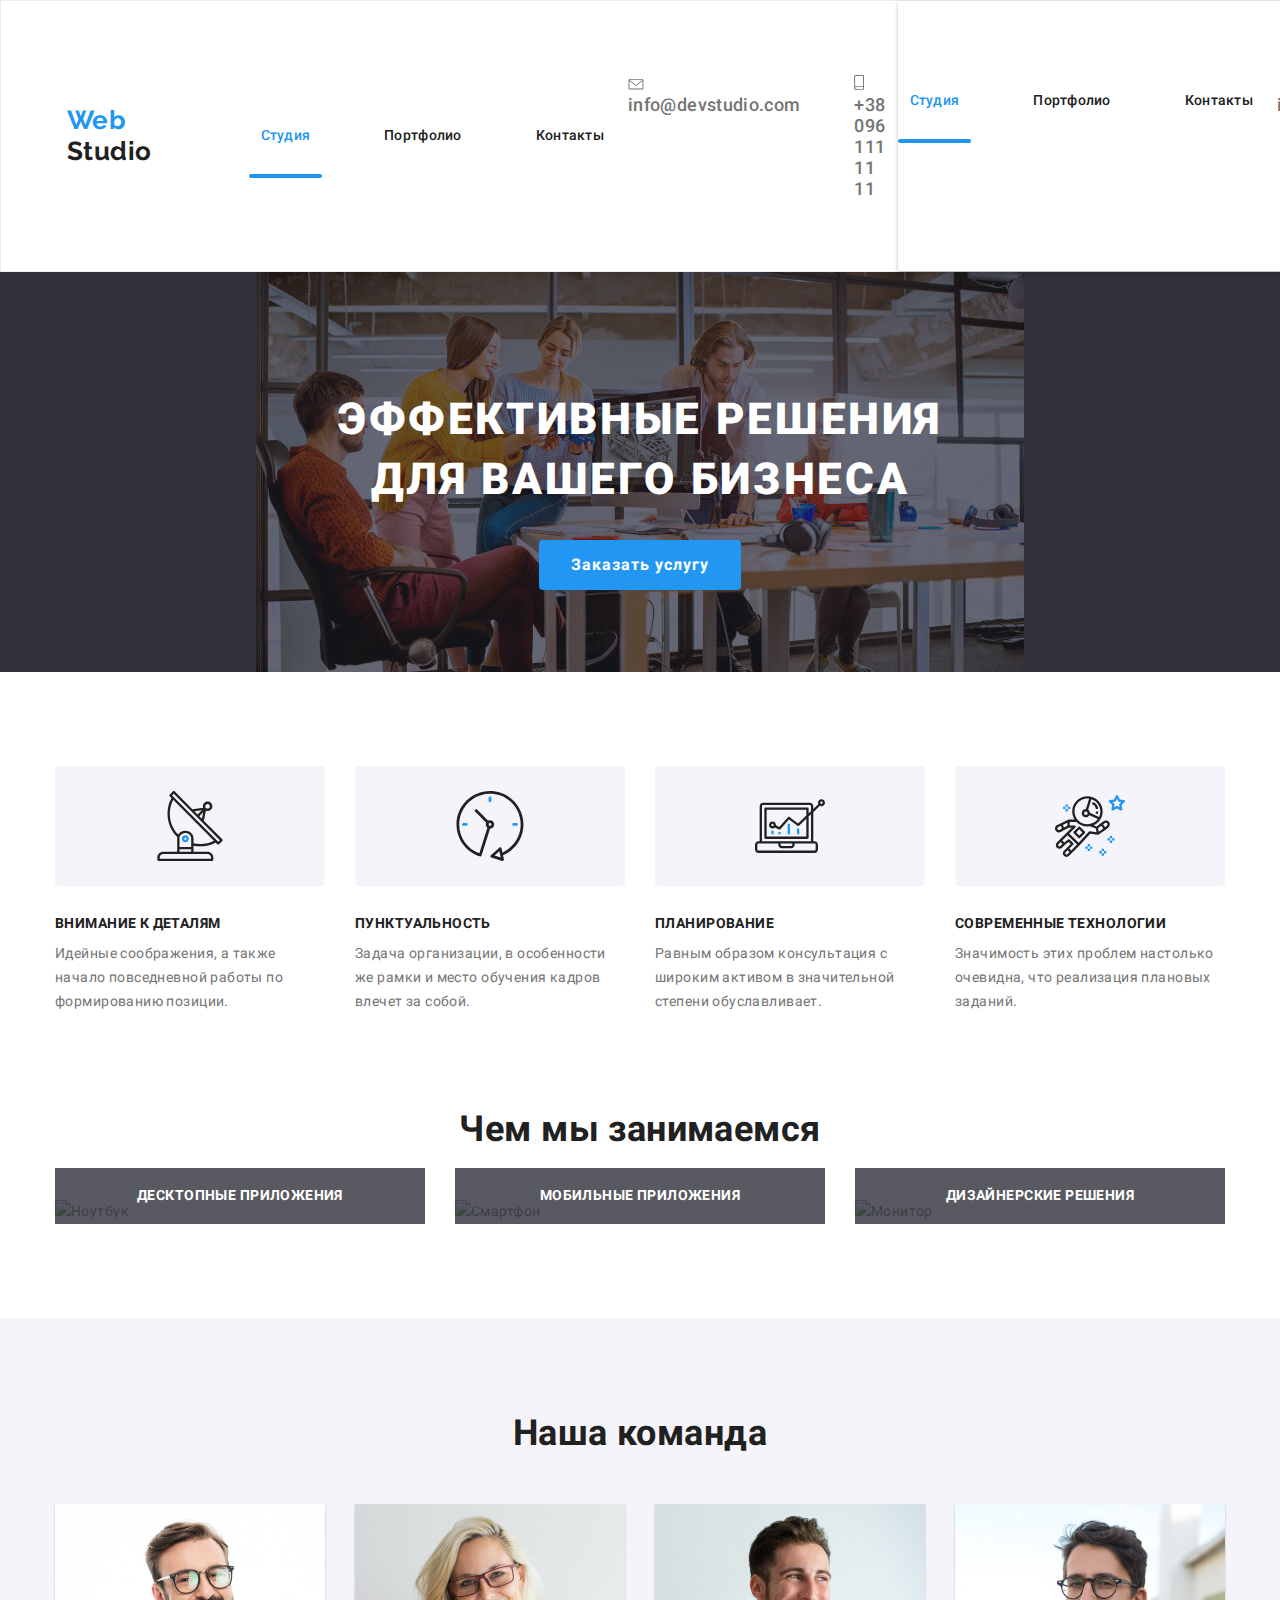
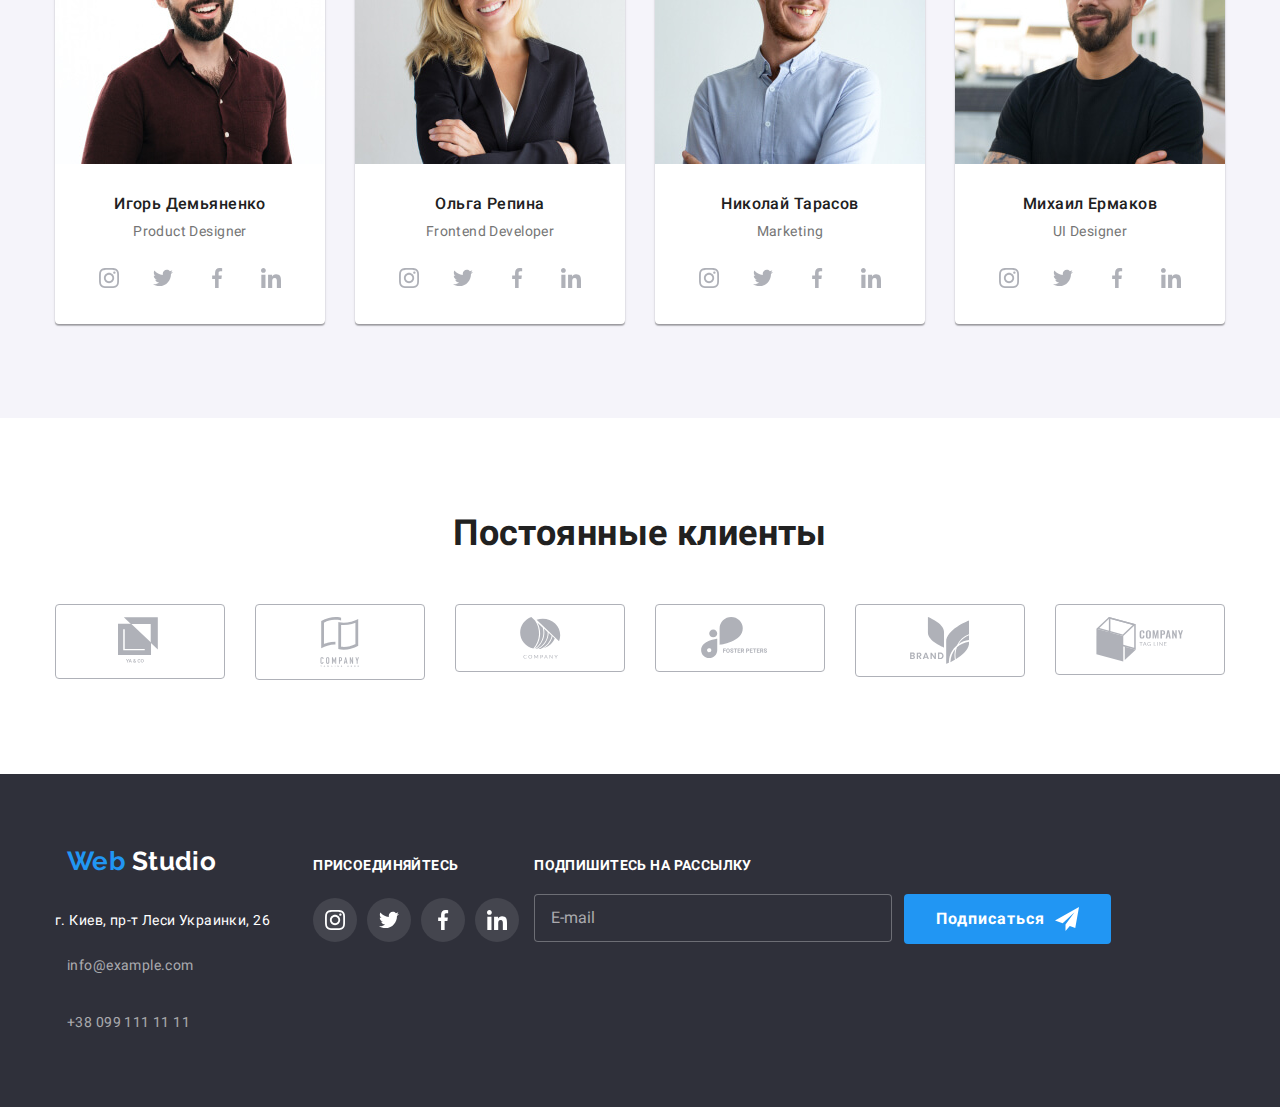
==== commit 9bfe6720: "Phone modal menu" ====
--- a/index.html
+++ b/index.html
@@ -79,6 +79,48 @@
             ></use>
           </svg>
         </button>
+
+        <div class="menu-container" id="menu-container" data-menu>
+          <ul class="site-nav list">
+            <li class="item">
+              <a href="" class="link current site-nav-link animation">Студия</a>
+            </li>
+            <li class="item">
+              <a href="./portfolio.html" class="animation">Портфолио</a>
+            </li>
+            <li class="item"><a href="" class="animation">Контакты</a></li>
+          </ul>
+
+          <ul class="list header-contact">
+            <li class="item">
+              <a
+                href="mailto:info@devstudio.com"
+                class="header-contact-link flexbox animation"
+              >
+                <svg
+                  class="header-contact-icon animation"
+                  width="16"
+                  height="11.2"
+                >
+                  <use href="./images/symbol-defs.svg#icon-envelope"></use>
+                </svg>
+                info@devstudio.com
+              </a>
+            </li>
+            <li class="item">
+              <a href="tel:+380961111111" class="header-contact-link animation">
+                <svg
+                  class="header-contact-icon animation"
+                  width="10"
+                  height="14.94"
+                >
+                  <use href="./images/symbol-defs.svg#icon-smartphone"></use>
+                </svg>
+                +38 096 111 11 11
+              </a>
+            </li>
+          </ul>
+        </div>
       </div>
     </header>
     <main>
--- a/css/main.min.css
+++ b/css/main.min.css
@@ -1,2 +1,2 @@
-.button,.filtr-button{font-family:inherit;font-size:16px;text-align:center;border-radius:4px}*,::after,::before{-webkit-box-sizing:border-box;box-sizing:border-box}:root{-moz-tab-size:4;-o-tab-size:4;tab-size:4}html{line-height:1.15;-webkit-text-size-adjust:100%}body{margin:0}body{font-family:system-ui, -apple-system, "Segoe UI", Roboto, Helvetica, Arial, sans-serif, "Apple Color Emoji", "Segoe UI Emoji"}hr{height:0}abbr[title]{-webkit-text-decoration:underline dotted;text-decoration:underline dotted}b,strong{font-weight:bolder}code,kbd,pre,samp{font-family:SFMono-Regular, Consolas, "Liberation Mono", Menlo, monospace;font-size:1em}small{font-size:80%}sub,sup{font-size:75%;line-height:0;position:relative;vertical-align:baseline}sub{bottom:-0.25em}sup{top:-0.5em}button,input,optgroup,select,textarea{font-family:inherit;font-size:100%;line-height:1.15;margin:0}button,select{text-transform:none}[type="button"],[type="reset"],[type="submit"],button{-webkit-appearance:button}[type="button"]::-moz-focus-inner,[type="reset"]::-moz-focus-inner,[type="submit"]::-moz-focus-inner,button::-moz-focus-inner{border-style:none;padding:0}[type="button"]:-moz-focusring,[type="reset"]:-moz-focusring,[type="submit"]:-moz-focusring,button:-moz-focusring{outline:1px dotted ButtonText}fieldset{padding:0.35em 0.75em 0.625em}legend{padding:0}progress{vertical-align:baseline}[type="number"]::-webkit-inner-spin-button,[type="number"]::-webkit-outer-spin-button{height:auto}[type="search"]{-webkit-appearance:textfield;outline-offset:-2px}[type="search"]::-webkit-search-decoration{-webkit-appearance:none}::-webkit-file-upload-button{-webkit-appearance:button;font:inherit}summary{display:list-item}@font-face{font-family:"Raleway";src:url("./../fonts/Raleway-Bold.eot");src:local("☺"),url("./../fonts/Raleway-Bold.woff") format("woff"),url("./../fonts/Raleway-Bold.ttf") format("truetype"),url("./../fonts/Raleway-Bold.svg") format("svg");font-weight:700;font-style:normal}@font-face{font-family:"Roboto";src:url("./../fonts/Roboto-Regular.eot");src:local("☺"),url("./../fonts/Roboto-Regular.woff") format("woff"),url("./../fonts/Roboto-Regular.ttf") format("truetype"),url("./../fonts/Roboto-Regular.svg") format("svg");font-weight:400;font-style:normal}@font-face{font-family:"Roboto";src:url("./../fonts/Roboto-Medium.eot");src:local("☺"),url("./../fonts/Roboto-Medium.woff") format("woff"),url("./../fonts/Roboto-Medium.ttf") format("truetype"),url("./../fonts/Roboto-Medium.svg") format("svg");font-weight:500;font-style:normal}@font-face{font-family:"Roboto";src:url("./../fonts/Roboto-Bold.eot");src:local("☺"),url("./../fonts/Roboto-Bold.woff") format("woff"),url("./../fonts/Roboto-Bold.ttf") format("truetype"),url("./../fonts/Roboto-Bold.svg") format("svg");font-weight:700;font-style:normal}@font-face{font-family:"Roboto";src:url("./../fonts/Roboto-Black.eot");src:local("☺"),url("./../fonts/Roboto-Black.woff") format("woff"),url("./../fonts/Roboto-Black.ttf") format("truetype"),url("./../fonts/Roboto-Black.svg") format("svg");font-weight:900;font-style:normal}body{color:#757575;background-color:#fff;font-family:"Roboto";font-weight:400;letter-spacing:0.03em;font-size:14px;line-height:1.71}body.modal-open{overflow:hidden}.details{color:#fff}.list{list-style:none;padding:0;margin:0}header{border:1px solid #ececec}@media (max-width: 480px){header{border:none}}.animation{-webkit-transition-duration:250ms;transition-duration:250ms;-webkit-transition-timing-function:cubic-bezier(0.4, 0, 0.2, 1);transition-timing-function:cubic-bezier(0.4, 0, 0.2, 1)}.flexbox{display:-webkit-box;display:-ms-flexbox;display:flex}.section-title{font-size:36px;line-height:1.17;text-align:center;margin-bottom:50px}@media (max-width: 480px){.section-title{font-size:28px;line-height:1.18;margin-bottom:30px}}img{display:block;max-width:100%;height:auto}b{font-weight:700;line-height:1.14;color:#fff;text-transform:uppercase}.container,.header,.footer{margin-right:auto;margin-left:auto;padding-left:15px;padding-right:15px}@media (max-width: 480px){.container,.header,.footer{width:480px}}@media (min-width: 768px){.container{width:768px}}@media (min-width: 1200px){.container,.header,.footer{width:1200px}}.logo{color:#212121;font-family:"Raleway";font-weight:700;font-size:26px;line-height:1.19;text-decoration:none}.logo:hover,.logo:focus{color:#2196f3}.logo-accent{color:#2196f3}.footer-logo{color:#fff;font-family:"Raleway";font-weight:700;font-size:26px;line-height:1.19;text-decoration:none}.footer-logo:hover,.footer-logo:focus{color:#2196f3}@media (min-width: 1200px){.footer-logo{margin-right:85px}.logo{margin-right:85px}}@media (max-width: 480px){.logo,.footer-logo{font-size:24px;line-height:1.17}}.menu-button{display:-webkit-inline-box;display:-ms-inline-flexbox;display:inline-flex;padding:10px;margin:0;border:none;background-color:transparent}@media screen and (min-width: 768px){.menu-button{display:none}}.menu-button .icon-cross{display:none}.menu-button.is-open .icon-cross{display:block}.menu-button.is-open .icon-menu{display:none}.menu-button:hover,.menu-button:focus{fill:#2196f3}.main-nav,.header{-webkit-box-align:center;-ms-flex-align:center;align-items:center;display:-webkit-box;display:-ms-flexbox;display:flex}@media screen and (max-width: 480px){.header{-webkit-box-pack:justify;-ms-flex-pack:justify;justify-content:space-between;padding-top:16px;padding-bottom:16px}}.site-nav{display:-webkit-box;display:-ms-flexbox;display:flex}.site-nav .link.current{color:#2196f3}.site-nav .item:not(:last-child){margin-right:50px}.site-nav a{display:block;padding-top:32px;padding-bottom:32px;color:#212121;font-weight:500;font-size:14px;line-height:1.14;letter-spacing:0.02em;text-decoration:none}.site-nav a:hover,.site-nav a:focus{color:#2196f3}@media (max-width: 480px){.site-nav{display:none}}.site-nav-link{position:relative}.site-nav-link::after{content:" ";position:absolute;left:0;bottom:-2px;display:block;width:100%;height:4px;background-color:#2196f3;border-radius:2px}@media (min-width: 1200px){.header-contact-link{display:-webkit-box;display:-ms-flexbox;display:flex}.header-contact .item+.item{margin-left:30px}.header-contact{display:-webkit-box;display:-ms-flexbox;display:flex;margin-left:auto}.header-contact a{line-height:1.14}}.header-contact{font-weight:500;font-style:normal}.header-contact a{color:#757575;text-decoration:none;letter-spacing:0.02em;-webkit-box-align:center;-ms-flex-align:center;align-items:center}.header-contact>.item a{-webkit-box-align:center;-ms-flex-align:center;align-items:center}.header-contact>.item img{margin-right:10px}@media (max-width: 480px){.header-contact{display:none}}.header-contact-icon{margin-right:10px;fill:#757575}.header-contact-link:hover .header-contact-icon,.header-contact-link:focus .header-contact-icon{fill:#2196f3}.contact-img .header-contact .item a{color:#757575;text-decoration:none;letter-spacing:0.02em;line-height:1.14}.header-contact-link:hover,.header-contact-link:focus{color:#2196f3}.button{color:#212121;background-color:#fff;font-weight:700;line-height:1.87;letter-spacing:0.06em;display:-webkit-inline-box;display:-ms-inline-flexbox;display:inline-flex;-webkit-box-align:center;-ms-flex-align:center;align-items:center}.button:hover,.button:focus{color:#fff;background-color:#2196f3}.button.primary{background-color:#2196f3;color:#fff;text-decoration:none;padding:10px 32px;min-width:200px;border:none}.button.primary.submit{-webkit-box-shadow:0px 1px 3px rgba(0,0,0,0.12),0px 1px 1px rgba(0,0,0,0.14),0px 2px 1px rgba(0,0,0,0.2);box-shadow:0px 1px 3px rgba(0,0,0,0.12),0px 1px 1px rgba(0,0,0,0.14),0px 2px 1px rgba(0,0,0,0.2);padding:10px 50px;margin-left:auto;margin-right:auto}.button.primary .footer-button{padding-left:28px;padding-right:28px}.filtr-button{background-color:#f5f4fa;color:#212121;font-weight:500;line-height:1.62;letter-spacing:0.03em;padding:6px 22px;border:none}.filtr-button:hover,.filtr-button:focus{-webkit-box-shadow:0px 3px 1px rgba(0,0,0,0.1),0px 1px 2px rgba(0,0,0,0.08),0px 2px 2px rgba(0,0,0,0.12);box-shadow:0px 3px 1px rgba(0,0,0,0.1),0px 1px 2px rgba(0,0,0,0.08),0px 2px 2px rgba(0,0,0,0.12);color:#fff;background-color:#2196f3}.hero{text-align:center;max-width:1600px;margin-left:auto;margin-right:auto;background-color:#2f303a;background-image:-webkit-gradient(linear, left top, right top, from(rgba(47,48,58,0.4)), to(rgba(47,48,58,0.4))),url(../../images/optimaze/herodesktop.jpg);background-image:linear-gradient(to right, rgba(47,48,58,0.4), rgba(47,48,58,0.4)),url(../../images/optimaze/herodesktop.jpg);background-repeat:no-repeat;background-position:center}@media (max-width: 480px){.hero{height:400px;padding-top:118px;padding-bottom:118px;background-image:-webkit-gradient(linear, left top, right top, from(rgba(47,48,58,0.4)), to(rgba(47,48,58,0.4))),url(../../images/optimaze/herophone.jpg);background-image:linear-gradient(to right, rgba(47,48,58,0.4), rgba(47,48,58,0.4)),url(../../images/optimaze/herophone.jpg)}}@media screen and (max-width: 480px) and (min-device-pixel-ratio: 2), screen and (max-width: 480px) and (-webkit-min-device-pixel-ratio: 2), screen and (max-width: 480px) and (min-resolution: 192dpi), screen and (max-width: 480px) and (min-resolution: 2dppx){.hero{background-image:url(./../images/optimaze/herophone2@.jpg)}}@media (min-width: 1200px){.hero{height:600px;padding-top:200px;padding-bottom:200px;background-image:-webkit-gradient(linear, left top, right top, from(rgba(47,48,58,0.4)), to(rgba(47,48,58,0.4))),url(../../images/optimaze/herodesktop.jpg);background-image:linear-gradient(to right, rgba(47,48,58,0.4), rgba(47,48,58,0.4)),url(../../images/optimaze/herodesktop.jpg)}}@media screen and (min-width: 1200px) and (min-device-pixel-ratio: 2), screen and (min-width: 1200px) and (-webkit-min-device-pixel-ratio: 2), screen and (min-width: 1200px) and (min-resolution: 192dpi), screen and (min-width: 1200px) and (min-resolution: 2dppx){.hero{background-image:url(./../images/optimaze/herodesktop2@.jpg)}}@media (min-width: 768px){.hero{height:400px;padding-top:118px;padding-bottom:118px;background-image:-webkit-gradient(linear, left top, right top, from(rgba(47,48,58,0.4)), to(rgba(47,48,58,0.4))),url(../../images/optimaze/herotablet.jpg);background-image:linear-gradient(to right, rgba(47,48,58,0.4), rgba(47,48,58,0.4)),url(../../images/optimaze/herotablet.jpg)}}@media screen and (min-width: 768px) and (min-device-pixel-ratio: 2), screen and (min-width: 768px) and (-webkit-min-device-pixel-ratio: 2), screen and (min-width: 768px) and (min-resolution: 192dpi), screen and (min-width: 768px) and (min-resolution: 2dppx){.hero{background-image:url(./../images/optimaze/herotablet2@.jpg)}}.hero-title{color:#fff;font-weight:900;font-size:44px;line-height:1.36;letter-spacing:0.06em;text-transform:uppercase;margin-top:0;margin-bottom:30px}.hero-title+a{-webkit-box-align:center;-ms-flex-align:center;align-items:center}@media (max-width: 480px){.hero-title{font-size:25px;line-height:1.62}}.advantages{padding-top:94px;padding-bottom:94px}@media (max-width: 480px){.advantages{padding-top:60px;padding-bottom:60px}}.advantages-list{display:-webkit-box;display:-ms-flexbox;display:flex}@media (max-width: 480px){.advantages-list{display:block}.advantages-item{display:block;margin-bottom:30px}.advantages-item:nth-child(4n){margin-bottom:0}.advantages-list>h3{text-align:center}.advantages-title{text-align:center}}.section-title,.advantages-title,.item-title{color:#212121;font-weight:700;margin-top:0}.item-title,.advantages-title{line-height:1.14;font-size:14px;text-transform:uppercase;margin-bottom:10px}.advantages-item>.advantages-title{margin-top:30px}.accurate{margin-top:0;margin-bottom:0}@media (min-width: 1200px){.advantages-item{width:calc((100% - 90px) / 4);margin-right:30px}.advantages-item:nth-child(4n){margin-right:0}}.advantages-description{text-align:left;margin:0}.advantages-icon{background-color:#f5f4fa;border-radius:4px}@media (min-width: 1200px){.advantages-icon{display:-webkit-inline-box;display:-ms-inline-flexbox;display:inline-flex;-webkit-box-align:center;-ms-flex-align:center;align-items:center;-webkit-box-pack:center;-ms-flex-pack:center;justify-content:center;height:120px;width:270px}}@media (max-width: 480px){.advantages-icon{display:block;max-width:100%;text-align:center;padding-top:25px;padding-bottom:18px}}.what-doing{padding-bottom:94px}@media (max-width: 480px){.what-doing{display:none}}.what-doing-list{display:-webkit-box;display:-ms-flexbox;display:flex}.what-doing-item{width:calc((100% - 60px) / 3);margin-right:30px}.what-doing-item:nth-child(3n){margin-right:0}.doing-box{position:relative}.what-doing-title{position:absolute;bottom:0;left:0;width:100%;background-color:rgba(47,48,58,0.8);padding-top:20px;padding-bottom:20px}.what-doing-list>.what-doing-item h3{text-align:center;color:#fff}.team{background-color:#f5f4fa;padding-top:94px;padding-bottom:94px}@media (max-width: 480px){.team{padding-top:60px;padding-bottom:60px}.members{padding-bottom:24px;margin-bottom:30px}.members:nth-child(4n){margin-bottom:0}}.members-list{display:-webkit-box;display:-ms-flexbox;display:flex}@media (max-width: 480px){.members-list{display:block}}.element-title{color:#212121;font-weight:500;font-size:16px;line-height:1.19;margin-top:30px;margin-bottom:10px}.description{line-height:1.19;margin-top:0;margin-bottom:16px}@media (min-width: 1200px){.members{width:calc((100% - 90px) / 4);margin-right:30px}.members:nth-child(4n){margin-right:o}}.members{background-color:#fff;-webkit-box-shadow:0px 1px 3px rgba(0,0,0,0.12),0px 1px 1px rgba(0,0,0,0.14),0px 2px 1px rgba(0,0,0,0.2);box-shadow:0px 1px 3px rgba(0,0,0,0.12),0px 1px 1px rgba(0,0,0,0.14),0px 2px 1px rgba(0,0,0,0.2);border-radius:0px 0px 4px 4px}.members-list>.members h3,p{text-align:center}.social-list{display:-webkit-box;display:-ms-flexbox;display:flex;-webkit-box-align:center;-ms-flex-align:center;align-items:center;-webkit-box-pack:center;-ms-flex-pack:center;justify-content:center}.social-item{margin-right:10px}.social-item:not(:last-child){margin-right:10px}@media (min-width: 1200px){.social-item{width:calc((100% - 94px) / 4);margin-bottom:24px}.social-item:first-of-type{margin-left:32px}.social-item:nth-child(4n){margin-right:32px}a{display:block;padding:12px}}.social-icons-link{display:-webkit-inline-box;display:-ms-inline-flexbox;display:inline-flex;-webkit-box-align:center;-ms-flex-align:center;align-items:center;-webkit-box-pack:center;-ms-flex-pack:center;justify-content:center;align-items:center;justify-content:center;border-radius:50%;height:44px;width:44px;background-color:#fff}.social-icons-link:hover,.social-icons-link:focus{background-color:#2196f3}.social-icon{fill:#afb1b8}.social-icons-link:hover .social-icon,.social-icons-link:focus .social-icon{fill:#fff}@media (min-width: 1200px){.footer-social-item{width:calc((100% - 30px) / 4);margin-top:20px}.footer-social-item:nth-child(4n){margin-right:0}}.footer-social-item{display:-webkit-inline-box;display:-ms-inline-flexbox;display:inline-flex;height:44px;width:44px;margin-right:10px;border-radius:50%;background-size:20px;background-position:center;background-repeat:no-repeat;background-color:rgba(255,255,255,0.1)}.footer-social-item:hover,.footer-social-item:focus{background-color:#2196f3}.footer-social-item a{padding:12px;display:block}.footer-social-icon{fill:#fff}.sent-icon{margin-left:10px}.footer-social-list{display:-webkit-box;display:-ms-flexbox;display:flex;-webkit-box-pack:center;-ms-flex-pack:center;justify-content:center}@media (max-width: 479px){.footer-social-list{margin-top:20px;margin-bottom:60px}}@media (max-width: 480px){.clients{margin-top:60px;margin-bottom:60px}.clients-logo:nth-child(2n){margin-left:30px}.clients-logo{display:-webkit-box;display:-ms-flexbox;display:flex;-webkit-box-pack:center;-ms-flex-pack:center;justify-content:center;-webkit-box-align:center;-ms-flex-align:center;align-items:center;border:1px solid #afb1b8;border-radius:4px;-webkit-box-sizing:border-box;box-sizing:border-box;height:90px;width:calc((100% - 30px) / 2);margin-top:30px}.clients-logo:nth-last-of-type(5){margin-top:0}.clients-logo:nth-last-of-type(6){margin-top:0}}.clients-list{display:-webkit-box;display:-ms-flexbox;display:flex}@media (max-width: 480px){.clients-list{-ms-flex-wrap:wrap;flex-wrap:wrap;-ms-flex-pack:distribute;justify-content:space-around}}.clients-icon{fill:#afb1b8}.clients-item:hover .clients-icon,.clients-item:focus .clients-icon{fill:#2196f3}@media (min-width: 1200px){.clients-item{display:-webkit-inline-box;display:-ms-inline-flexbox;display:inline-flex;-webkit-box-align:center;-ms-flex-align:center;align-items:center;-webkit-box-pack:center;-ms-flex-pack:center;justify-content:center;border:1px solid #afb1b8;-webkit-box-sizing:border-box;box-sizing:border-box;border-radius:4px}.clients-item:hover,.clients-item:focus{border-color:#2196f3}.clients{margin-top:94px;margin-bottom:94px}.clients-item{width:170px}.clients-logo{width:calc((100% - 5 * 30px) / 6);margin-left:30px}.clients-logo:nth-last-of-type(6n){margin-left:0}.clients-list{-webkit-box-pack:center;-ms-flex-pack:center;justify-content:center}}.footer-contact .adress{font-weight:400;color:#fff;font-style:normal;margin-top:20px;margin-left:0;text-align:start}.footer-contact a{text-decoration:none;font-style:normal;color:rgba(255,255,255,0.6)}.footer-contact a:hover,.footer-contact a:focus{color:#2196f3}@media (min-width: 1200px){.adress{margin-bottom:9px}.footer-contact{margin-bottom:9px}.footer-contact:last-child{margin-bottom:0}}@media (max-width: 480px){.footer-contact{text-align:center}.footer-contact .adress{text-align:center}.adress{margin-bottom:8px}.footer-contact{margin-bottom:8px}.footer-contact:last-child{margin-bottom:60px}}footer{background-color:#2f303a;padding-top:60px;padding-bottom:60px}@media (max-width: 480px){.footer{display:block;text-align:center}.third-block{display:inline-block;margin:0;width:100%}.second-block b{text-align:center}}.clients-list .second-block{margin-left:70px;margin-top:12px;margin-right:70px}.clients-list .second-block b{display:block}@media (min-width: 1200px){.third-block{width:calc(50% - 15px);margin-left:15px;margin-top:12px;-webkit-box-pack:justify;-ms-flex-pack:justify;justify-content:space-between}.third-block b{display:block;margin-bottom:20px}.footer{display:-webkit-box;display:-ms-flexbox;display:flex;-webkit-box-align:baseline;-ms-flex-align:baseline;align-items:baseline}.footer-form{display:-webkit-box;display:-ms-flexbox;display:flex}.footer-input{margin-right:12px;width:358px}}.footer-input{border:0.5px solid rgba(255,255,255,0.3);border-radius:4px;background-color:#2f303a;padding:15px 16px;color:#fff}.footer-input:focus{border:1px solid #2196f3;outline:#2196f3}.footer-input::-webkit-input-placeholder{font-size:16px;line-height:1.25;color:rgba(255,255,255,0.6)}.footer-input:-ms-input-placeholder{font-size:16px;line-height:1.25;color:rgba(255,255,255,0.6)}.footer-input::-ms-input-placeholder{font-size:16px;line-height:1.25;color:rgba(255,255,255,0.6)}.footer-input::placeholder{font-size:16px;line-height:1.25;color:rgba(255,255,255,0.6)}@media (max-width: 480px){.footer-input{width:100%;max-width:450px;margin-bottom:20px;margin-top:20px}}.form-field{position:relative;margin-bottom:10px;display:-webkit-box;display:-ms-flexbox;display:flex;-webkit-box-orient:vertical;-webkit-box-direction:normal;-ms-flex-direction:column;flex-direction:column}.comment{margin-bottom:20px}.form-checkbox{padding-left:11px;padding-right:11px;-webkit-box-align:center;-ms-flex-align:center;align-items:center;margin-bottom:30px}.form-input{width:100%;margin:0;border-radius:4px;border:1px solid rgba(33,33,33,0.2);padding:11px 42px;color:#757575}.form-input:focus{border:1px solid #2196f3;outline:#2196f3}.form-input.comment{padding:16px}.modal-icon{position:absolute;top:70%;left:12px;-webkit-transform:translateY(-50%);transform:translateY(-50%);display:inline-block}.form-label{font-size:12px;letter-spacing:0.01em;line-height:1.16;font-style:normal;font-weight:normal;margin-bottom:4px}.form-input:focus ~ .modal-icon{fill:#2196f3}.checkbox{position:absolute;width:1px;height:1px;margin:-1px;border:0;padding:0;clip:rect(0 0 0 0);overflow:hidden}.checkbox-icon{display:inline-block;width:15px;height:15px;border:2px solid #212121;border-radius:4px}.checkbox:checked+.checkbox-icon{border-color:#2196f3;background-color:#2196f3;background-image:url(./../../images/icon/check.svg);background-size:contain;background-origin:border-box}.backdrop{position:fixed;top:0;left:0;right:0;bottom:0;background-color:rgba(0,0,0,0.2);z-index:100;opacity:1;-webkit-transition-property:opacity;transition-property:opacity}@media (max-width: 480px){.backdrop{overflow-y:scroll}}.modal{position:absolute;top:50%;left:50%;padding:40px;width:100%;width:528px;height:581px;background-color:#fff;border-radius:4px;-webkit-transform:translate(-50%, -50%) scale(1);transform:translate(-50%, -50%) scale(1);opacity:1;-webkit-transition-property:-webkit-transform;transition-property:-webkit-transform;transition-property:transform;transition-property:transform, -webkit-transform}.modal b{color:#212121;font-size:20px;text-align:center;font-weight:bold;line-height:1.15;text-transform:none;margin-bottom:12px}.backdrop.is-hidden .modal{-webkit-transform:translate(-50%, -50%) scale(0.8);transform:translate(-50%, -50%) scale(0.8)}.btn-close{position:absolute;display:block;top:8px;right:8px;width:30px;height:30px;border:1px solid rgba(0,0,0,0.1);border-radius:50%;background-color:#fff;padding:1px 6px}.btn-close:focus,.btn-close:hover{fill:#2196f3;background-color:#fff;outline:#2196f3}.close-icon{display:inline-block;margin-left:auto;margin-right:auto}.backdrop.is-hidden{visibility:hidden;pointer-events:none;opacity:0}textarea{resize:none}
+.button,.filtr-button{font-family:inherit;font-size:16px;text-align:center;border-radius:4px}*,::after,::before{-webkit-box-sizing:border-box;box-sizing:border-box}:root{-moz-tab-size:4;-o-tab-size:4;tab-size:4}html{line-height:1.15;-webkit-text-size-adjust:100%}body{margin:0}body{font-family:system-ui, -apple-system, "Segoe UI", Roboto, Helvetica, Arial, sans-serif, "Apple Color Emoji", "Segoe UI Emoji"}hr{height:0}abbr[title]{-webkit-text-decoration:underline dotted;text-decoration:underline dotted}b,strong{font-weight:bolder}code,kbd,pre,samp{font-family:SFMono-Regular, Consolas, "Liberation Mono", Menlo, monospace;font-size:1em}small{font-size:80%}sub,sup{font-size:75%;line-height:0;position:relative;vertical-align:baseline}sub{bottom:-0.25em}sup{top:-0.5em}button,input,optgroup,select,textarea{font-family:inherit;font-size:100%;line-height:1.15;margin:0}button,select{text-transform:none}[type="button"],[type="reset"],[type="submit"],button{-webkit-appearance:button}[type="button"]::-moz-focus-inner,[type="reset"]::-moz-focus-inner,[type="submit"]::-moz-focus-inner,button::-moz-focus-inner{border-style:none;padding:0}[type="button"]:-moz-focusring,[type="reset"]:-moz-focusring,[type="submit"]:-moz-focusring,button:-moz-focusring{outline:1px dotted ButtonText}fieldset{padding:0.35em 0.75em 0.625em}legend{padding:0}progress{vertical-align:baseline}[type="number"]::-webkit-inner-spin-button,[type="number"]::-webkit-outer-spin-button{height:auto}[type="search"]{-webkit-appearance:textfield;outline-offset:-2px}[type="search"]::-webkit-search-decoration{-webkit-appearance:none}::-webkit-file-upload-button{-webkit-appearance:button;font:inherit}summary{display:list-item}@font-face{font-family:"Raleway";src:url("./../fonts/Raleway-Bold.eot");src:local("☺"),url("./../fonts/Raleway-Bold.woff") format("woff"),url("./../fonts/Raleway-Bold.ttf") format("truetype"),url("./../fonts/Raleway-Bold.svg") format("svg");font-weight:700;font-style:normal}@font-face{font-family:"Roboto";src:url("./../fonts/Roboto-Regular.eot");src:local("☺"),url("./../fonts/Roboto-Regular.woff") format("woff"),url("./../fonts/Roboto-Regular.ttf") format("truetype"),url("./../fonts/Roboto-Regular.svg") format("svg");font-weight:400;font-style:normal}@font-face{font-family:"Roboto";src:url("./../fonts/Roboto-Medium.eot");src:local("☺"),url("./../fonts/Roboto-Medium.woff") format("woff"),url("./../fonts/Roboto-Medium.ttf") format("truetype"),url("./../fonts/Roboto-Medium.svg") format("svg");font-weight:500;font-style:normal}@font-face{font-family:"Roboto";src:url("./../fonts/Roboto-Bold.eot");src:local("☺"),url("./../fonts/Roboto-Bold.woff") format("woff"),url("./../fonts/Roboto-Bold.ttf") format("truetype"),url("./../fonts/Roboto-Bold.svg") format("svg");font-weight:700;font-style:normal}@font-face{font-family:"Roboto";src:url("./../fonts/Roboto-Black.eot");src:local("☺"),url("./../fonts/Roboto-Black.woff") format("woff"),url("./../fonts/Roboto-Black.ttf") format("truetype"),url("./../fonts/Roboto-Black.svg") format("svg");font-weight:900;font-style:normal}body{color:#757575;background-color:#fff;font-family:"Roboto";font-weight:400;letter-spacing:0.03em;font-size:14px;line-height:1.71}body.modal-open{overflow:hidden}.details{color:#fff}.list{list-style:none;padding:0;margin:0}header{border:1px solid #ececec}@media (max-width: 480px){header{border:none}}.animation{-webkit-transition-duration:250ms;transition-duration:250ms;-webkit-transition-timing-function:cubic-bezier(0.4, 0, 0.2, 1);transition-timing-function:cubic-bezier(0.4, 0, 0.2, 1)}.flexbox{display:-webkit-box;display:-ms-flexbox;display:flex}.section-title{font-size:36px;line-height:1.17;text-align:center;margin-bottom:50px}@media (max-width: 480px){.section-title{font-size:28px;line-height:1.18;margin-bottom:30px}}img{display:block;max-width:100%;height:auto}b{font-weight:700;line-height:1.14;color:#fff;text-transform:uppercase}.container,.header,.footer{margin-right:auto;margin-left:auto;padding-left:15px;padding-right:15px}@media (max-width: 480px){.container,.header,.footer{width:480px}}@media (min-width: 768px){.container{width:768px}}@media (min-width: 1200px){.container,.header,.footer{width:1200px}}.logo{color:#212121;font-family:"Raleway";font-weight:700;font-size:26px;line-height:1.19;text-decoration:none}.logo:hover,.logo:focus{color:#2196f3}.logo-accent{color:#2196f3}.footer-logo{color:#fff;font-family:"Raleway";font-weight:700;font-size:26px;line-height:1.19;text-decoration:none}.footer-logo:hover,.footer-logo:focus{color:#2196f3}@media (min-width: 1200px){.footer-logo{margin-right:85px}.logo{margin-right:85px}}@media (max-width: 480px){.logo,.footer-logo{font-size:24px;line-height:1.17}}.menu-button{display:-webkit-inline-box;display:-ms-inline-flexbox;display:inline-flex;padding:10px;margin:0;border:none;background-color:transparent}@media screen and (min-width: 768px){.menu-button{display:none}}.menu-button .icon-cross{display:none}.menu-button.is-open .icon-cross{display:block}.menu-button.is-open .icon-menu{display:none}.menu-button:hover,.menu-button:focus{fill:#2196f3}.menu-container{background-color:#fff;padding-top:60px;padding-bottom:60px;text-align:center;font-size:20px;-webkit-box-shadow:0px 4px 8px rgba(0,0,0,0.04),0px 2px 4px rgba(0,0,0,0.08),0px 1px 3px rgba(0,0,0,0.16);box-shadow:0px 4px 8px rgba(0,0,0,0.04),0px 2px 4px rgba(0,0,0,0.08),0px 1px 3px rgba(0,0,0,0.16)}@media screen and (max-width: 767px){.menu-container{display:none;position:absolute;top:100%;left:0;width:100%}.menu-container.is-open{display:block}}@media screen and (min-width: 768px){.menu-container{display:-webkit-box;display:-ms-flexbox;display:flex;-webkit-box-pack:justify;-ms-flex-pack:justify;justify-content:space-between;-webkit-box-flex:1;-ms-flex-positive:1;flex-grow:1}}.main-nav,.header{-webkit-box-align:center;-ms-flex-align:center;align-items:center;display:-webkit-box;display:-ms-flexbox;display:flex}.header{position:relative}@media screen and (max-width: 480px){.header{-webkit-box-pack:justify;-ms-flex-pack:justify;justify-content:space-between;padding-top:16px;padding-bottom:16px}}@media (min-width: 1200px){.site-nav .item:not(:last-child){margin-right:50px}.site-nav a{display:block;padding-top:32px;padding-bottom:32px;font-size:14px;line-height:1.14}}.site-nav{display:-webkit-box;display:-ms-flexbox;display:flex}.site-nav .link.current{color:#2196f3}.site-nav a{color:#212121;font-weight:500;letter-spacing:0.02em;text-decoration:none}.site-nav a:hover,.site-nav a:focus{color:#2196f3}@media (max-width: 480px){.site-nav{display:none}.menu-container .site-nav{margin-right:auto;display:block}.site-nav a{font-size:18px;line-height:1.33}.site-nav .item{margin-bottom:40px}.site-nav .item:last-child{margin-bottom:60px}}.site-nav-link{position:relative}.site-nav-link::after{content:" ";position:absolute;left:0;bottom:-2px;display:block;width:100%;height:4px;background-color:#2196f3;border-radius:2px}@media (max-width: 480px){.site-nav-link::after{bottom:-8px}}@media (min-width: 1200px){.header-contact-link{display:-webkit-box;display:-ms-flexbox;display:flex}.header-contact .item+.item{margin-left:30px}.header-contact{display:-webkit-box;display:-ms-flexbox;display:flex;margin-left:auto}.header-contact a{line-height:1.14}}.header-contact{font-weight:500;font-style:normal}.header-contact a{color:#757575;text-decoration:none;letter-spacing:0.02em;-webkit-box-align:center;-ms-flex-align:center;align-items:center}.header-contact>.item a{-webkit-box-align:center;-ms-flex-align:center;align-items:center}.header-contact>.item img{margin-right:10px}@media (max-width: 480px){.header-contact{display:none;text-align:center}.menu-container .header-contact{display:inline-block}}.header-contact a{font-size:18px;line-height:1.17;display:block}.header-contact .item{margin-bottom:16px}.header-contact .item:last-child{margin-bottom:0}.header-contact-icon{margin-right:10px;fill:#757575}.header-contact-link:hover .header-contact-icon,.header-contact-link:focus .header-contact-icon{fill:#2196f3}.contact-img .header-contact .item a{color:#757575;text-decoration:none;letter-spacing:0.02em;line-height:1.14}.header-contact-link:hover,.header-contact-link:focus{color:#2196f3}.button{color:#212121;background-color:#fff;font-weight:700;line-height:1.87;letter-spacing:0.06em;display:-webkit-inline-box;display:-ms-inline-flexbox;display:inline-flex;-webkit-box-align:center;-ms-flex-align:center;align-items:center}.button:hover,.button:focus{color:#fff;background-color:#2196f3}.button.primary{background-color:#2196f3;color:#fff;text-decoration:none;padding:10px 32px;min-width:200px;border:none}.button.primary.submit{-webkit-box-shadow:0px 1px 3px rgba(0,0,0,0.12),0px 1px 1px rgba(0,0,0,0.14),0px 2px 1px rgba(0,0,0,0.2);box-shadow:0px 1px 3px rgba(0,0,0,0.12),0px 1px 1px rgba(0,0,0,0.14),0px 2px 1px rgba(0,0,0,0.2);padding:10px 50px;margin-left:auto;margin-right:auto}.button.primary .footer-button{padding-left:28px;padding-right:28px}.filtr-button{background-color:#f5f4fa;color:#212121;font-weight:500;line-height:1.62;letter-spacing:0.03em;padding:6px 22px;border:none}.filtr-button:hover,.filtr-button:focus{-webkit-box-shadow:0px 3px 1px rgba(0,0,0,0.1),0px 1px 2px rgba(0,0,0,0.08),0px 2px 2px rgba(0,0,0,0.12);box-shadow:0px 3px 1px rgba(0,0,0,0.1),0px 1px 2px rgba(0,0,0,0.08),0px 2px 2px rgba(0,0,0,0.12);color:#fff;background-color:#2196f3}.hero{text-align:center;max-width:1600px;margin-left:auto;margin-right:auto;background-color:#2f303a;background-image:-webkit-gradient(linear, left top, right top, from(rgba(47,48,58,0.4)), to(rgba(47,48,58,0.4))),url(../../images/optimaze/herodesktop.jpg);background-image:linear-gradient(to right, rgba(47,48,58,0.4), rgba(47,48,58,0.4)),url(../../images/optimaze/herodesktop.jpg);background-repeat:no-repeat;background-position:center}@media (max-width: 480px){.hero{height:400px;padding-top:118px;padding-bottom:118px;background-image:-webkit-gradient(linear, left top, right top, from(rgba(47,48,58,0.4)), to(rgba(47,48,58,0.4))),url(../../images/optimaze/herophone.jpg);background-image:linear-gradient(to right, rgba(47,48,58,0.4), rgba(47,48,58,0.4)),url(../../images/optimaze/herophone.jpg)}}@media screen and (max-width: 480px) and (min-device-pixel-ratio: 2), screen and (max-width: 480px) and (-webkit-min-device-pixel-ratio: 2), screen and (max-width: 480px) and (min-resolution: 192dpi), screen and (max-width: 480px) and (min-resolution: 2dppx){.hero{background-image:url(./../images/optimaze/herophone2@.jpg)}}@media (min-width: 1200px){.hero{height:600px;padding-top:200px;padding-bottom:200px;background-image:-webkit-gradient(linear, left top, right top, from(rgba(47,48,58,0.4)), to(rgba(47,48,58,0.4))),url(../../images/optimaze/herodesktop.jpg);background-image:linear-gradient(to right, rgba(47,48,58,0.4), rgba(47,48,58,0.4)),url(../../images/optimaze/herodesktop.jpg)}}@media screen and (min-width: 1200px) and (min-device-pixel-ratio: 2), screen and (min-width: 1200px) and (-webkit-min-device-pixel-ratio: 2), screen and (min-width: 1200px) and (min-resolution: 192dpi), screen and (min-width: 1200px) and (min-resolution: 2dppx){.hero{background-image:url(./../images/optimaze/herodesktop2@.jpg)}}@media (min-width: 768px){.hero{height:400px;padding-top:118px;padding-bottom:118px;background-image:-webkit-gradient(linear, left top, right top, from(rgba(47,48,58,0.4)), to(rgba(47,48,58,0.4))),url(../../images/optimaze/herotablet.jpg);background-image:linear-gradient(to right, rgba(47,48,58,0.4), rgba(47,48,58,0.4)),url(../../images/optimaze/herotablet.jpg)}}@media screen and (min-width: 768px) and (min-device-pixel-ratio: 2), screen and (min-width: 768px) and (-webkit-min-device-pixel-ratio: 2), screen and (min-width: 768px) and (min-resolution: 192dpi), screen and (min-width: 768px) and (min-resolution: 2dppx){.hero{background-image:url(./../images/optimaze/herotablet2@.jpg)}}.hero-title{color:#fff;font-weight:900;font-size:44px;line-height:1.36;letter-spacing:0.06em;text-transform:uppercase;margin-top:0;margin-bottom:30px}.hero-title+a{-webkit-box-align:center;-ms-flex-align:center;align-items:center}@media (max-width: 480px){.hero-title{font-size:25px;line-height:1.62}}.advantages{padding-top:94px;padding-bottom:94px}@media (max-width: 480px){.advantages{padding-top:60px;padding-bottom:60px}}.advantages-list{display:-webkit-box;display:-ms-flexbox;display:flex}@media (max-width: 480px){.advantages-list{display:block}.advantages-item{display:block;margin-bottom:30px}.advantages-item:nth-child(4n){margin-bottom:0}.advantages-list>h3{text-align:center}.advantages-title{text-align:center}}.section-title,.advantages-title,.item-title{color:#212121;font-weight:700;margin-top:0}.item-title,.advantages-title{line-height:1.14;font-size:14px;text-transform:uppercase;margin-bottom:10px}.advantages-item>.advantages-title{margin-top:30px}.accurate{margin-top:0;margin-bottom:0}@media (min-width: 1200px){.advantages-item{width:calc((100% - 90px) / 4);margin-right:30px}.advantages-item:nth-child(4n){margin-right:0}}.advantages-description{text-align:left;margin:0}.advantages-icon{background-color:#f5f4fa;border-radius:4px}@media (min-width: 1200px){.advantages-icon{display:-webkit-inline-box;display:-ms-inline-flexbox;display:inline-flex;-webkit-box-align:center;-ms-flex-align:center;align-items:center;-webkit-box-pack:center;-ms-flex-pack:center;justify-content:center;height:120px;width:270px}}@media (max-width: 480px){.advantages-icon{display:block;max-width:100%;text-align:center;padding-top:25px;padding-bottom:18px}}.what-doing{padding-bottom:94px}@media (max-width: 480px){.what-doing{display:none}}.what-doing-list{display:-webkit-box;display:-ms-flexbox;display:flex}.what-doing-item{width:calc((100% - 60px) / 3);margin-right:30px}.what-doing-item:nth-child(3n){margin-right:0}.doing-box{position:relative}.what-doing-title{position:absolute;bottom:0;left:0;width:100%;background-color:rgba(47,48,58,0.8);padding-top:20px;padding-bottom:20px}.what-doing-list>.what-doing-item h3{text-align:center;color:#fff}.team{background-color:#f5f4fa;padding-top:94px;padding-bottom:94px}@media (max-width: 480px){.team{padding-top:60px;padding-bottom:60px}.members{padding-bottom:24px;margin-bottom:30px}.members:nth-child(4n){margin-bottom:0}}.members-list{display:-webkit-box;display:-ms-flexbox;display:flex}@media (max-width: 480px){.members-list{display:block}}.element-title{color:#212121;font-weight:500;font-size:16px;line-height:1.19;margin-top:30px;margin-bottom:10px}.description{line-height:1.19;margin-top:0;margin-bottom:16px}@media (min-width: 1200px){.members{width:calc((100% - 90px) / 4);margin-right:30px}.members:nth-child(4n){margin-right:o}}.members{background-color:#fff;-webkit-box-shadow:0px 1px 3px rgba(0,0,0,0.12),0px 1px 1px rgba(0,0,0,0.14),0px 2px 1px rgba(0,0,0,0.2);box-shadow:0px 1px 3px rgba(0,0,0,0.12),0px 1px 1px rgba(0,0,0,0.14),0px 2px 1px rgba(0,0,0,0.2);border-radius:0px 0px 4px 4px}.members-list>.members h3,p{text-align:center}.social-list{display:-webkit-box;display:-ms-flexbox;display:flex;-webkit-box-align:center;-ms-flex-align:center;align-items:center;-webkit-box-pack:center;-ms-flex-pack:center;justify-content:center}.social-item{margin-right:10px}.social-item:not(:last-child){margin-right:10px}@media (min-width: 1200px){.social-item{width:calc((100% - 94px) / 4);margin-bottom:24px}.social-item:first-of-type{margin-left:32px}.social-item:nth-child(4n){margin-right:32px}a{display:block;padding:12px}}.social-icons-link{display:-webkit-inline-box;display:-ms-inline-flexbox;display:inline-flex;-webkit-box-align:center;-ms-flex-align:center;align-items:center;-webkit-box-pack:center;-ms-flex-pack:center;justify-content:center;align-items:center;justify-content:center;border-radius:50%;height:44px;width:44px;background-color:#fff}.social-icons-link:hover,.social-icons-link:focus{background-color:#2196f3}.social-icon{fill:#afb1b8}.social-icons-link:hover .social-icon,.social-icons-link:focus .social-icon{fill:#fff}@media (min-width: 1200px){.footer-social-item{width:calc((100% - 30px) / 4);margin-top:20px}.footer-social-item:nth-child(4n){margin-right:0}}.footer-social-item{display:-webkit-inline-box;display:-ms-inline-flexbox;display:inline-flex;height:44px;width:44px;margin-right:10px;border-radius:50%;background-size:20px;background-position:center;background-repeat:no-repeat;background-color:rgba(255,255,255,0.1)}.footer-social-item:hover,.footer-social-item:focus{background-color:#2196f3}.footer-social-item a{padding:12px;display:block}.footer-social-icon{fill:#fff}.sent-icon{margin-left:10px}.footer-social-list{display:-webkit-box;display:-ms-flexbox;display:flex;-webkit-box-pack:center;-ms-flex-pack:center;justify-content:center}@media (max-width: 479px){.footer-social-list{margin-top:20px;margin-bottom:60px}}@media (max-width: 480px){.clients{margin-top:60px;margin-bottom:60px}.clients-logo:nth-child(2n){margin-left:30px}.clients-logo{display:-webkit-box;display:-ms-flexbox;display:flex;-webkit-box-pack:center;-ms-flex-pack:center;justify-content:center;-webkit-box-align:center;-ms-flex-align:center;align-items:center;border:1px solid #afb1b8;border-radius:4px;-webkit-box-sizing:border-box;box-sizing:border-box;height:90px;width:calc((100% - 30px) / 2);margin-top:30px}.clients-logo:nth-last-of-type(5){margin-top:0}.clients-logo:nth-last-of-type(6){margin-top:0}}.clients-list{display:-webkit-box;display:-ms-flexbox;display:flex}@media (max-width: 480px){.clients-list{-ms-flex-wrap:wrap;flex-wrap:wrap;-ms-flex-pack:distribute;justify-content:space-around}}.clients-icon{fill:#afb1b8}.clients-item:hover .clients-icon,.clients-item:focus .clients-icon{fill:#2196f3}@media (min-width: 1200px){.clients-item{display:-webkit-inline-box;display:-ms-inline-flexbox;display:inline-flex;-webkit-box-align:center;-ms-flex-align:center;align-items:center;-webkit-box-pack:center;-ms-flex-pack:center;justify-content:center;border:1px solid #afb1b8;-webkit-box-sizing:border-box;box-sizing:border-box;border-radius:4px}.clients-item:hover,.clients-item:focus{border-color:#2196f3}.clients{margin-top:94px;margin-bottom:94px}.clients-item{width:170px}.clients-logo{width:calc((100% - 5 * 30px) / 6);margin-left:30px}.clients-logo:nth-last-of-type(6n){margin-left:0}.clients-list{-webkit-box-pack:center;-ms-flex-pack:center;justify-content:center}}.footer-contact .adress{font-weight:400;color:#fff;font-style:normal;margin-top:20px;margin-left:0;text-align:start}.footer-contact a{text-decoration:none;font-style:normal;color:rgba(255,255,255,0.6)}.footer-contact a:hover,.footer-contact a:focus{color:#2196f3}@media (min-width: 1200px){.adress{margin-bottom:9px}.footer-contact{margin-bottom:9px}.footer-contact:last-child{margin-bottom:0}}@media (max-width: 480px){.footer-contact{text-align:center}.footer-contact .adress{text-align:center}.adress{margin-bottom:8px}.footer-contact{margin-bottom:8px}.footer-contact:last-child{margin-bottom:60px}}footer{background-color:#2f303a;padding-top:60px;padding-bottom:60px}@media (max-width: 480px){.footer{display:block;text-align:center}.third-block{display:inline-block;margin:0;width:100%}.second-block b{text-align:center}}.clients-list .second-block{margin-left:70px;margin-top:12px;margin-right:70px}.clients-list .second-block b{display:block}@media (min-width: 1200px){.third-block{width:calc(50% - 15px);margin-left:15px;margin-top:12px;-webkit-box-pack:justify;-ms-flex-pack:justify;justify-content:space-between}.third-block b{display:block;margin-bottom:20px}.footer{display:-webkit-box;display:-ms-flexbox;display:flex;-webkit-box-align:baseline;-ms-flex-align:baseline;align-items:baseline}.footer-form{display:-webkit-box;display:-ms-flexbox;display:flex}.footer-input{margin-right:12px;width:358px}}.footer-input{border:0.5px solid rgba(255,255,255,0.3);border-radius:4px;background-color:#2f303a;padding:15px 16px;color:#fff}.footer-input:focus{border:1px solid #2196f3;outline:#2196f3}.footer-input::-webkit-input-placeholder{font-size:16px;line-height:1.25;color:rgba(255,255,255,0.6)}.footer-input:-ms-input-placeholder{font-size:16px;line-height:1.25;color:rgba(255,255,255,0.6)}.footer-input::-ms-input-placeholder{font-size:16px;line-height:1.25;color:rgba(255,255,255,0.6)}.footer-input::placeholder{font-size:16px;line-height:1.25;color:rgba(255,255,255,0.6)}@media (max-width: 480px){.footer-input{width:100%;max-width:450px;margin-bottom:20px;margin-top:20px}}.form-field{position:relative;margin-bottom:10px;display:-webkit-box;display:-ms-flexbox;display:flex;-webkit-box-orient:vertical;-webkit-box-direction:normal;-ms-flex-direction:column;flex-direction:column}.comment{margin-bottom:20px}.form-checkbox{padding-left:11px;padding-right:11px;-webkit-box-align:center;-ms-flex-align:center;align-items:center;margin-bottom:30px}.form-input{width:100%;margin:0;border-radius:4px;border:1px solid rgba(33,33,33,0.2);padding:11px 42px;color:#757575}.form-input:focus{border:1px solid #2196f3;outline:#2196f3}.form-input.comment{padding:16px}.modal-icon{position:absolute;top:70%;left:12px;-webkit-transform:translateY(-50%);transform:translateY(-50%);display:inline-block}.form-label{font-size:12px;letter-spacing:0.01em;line-height:1.16;font-style:normal;font-weight:normal;margin-bottom:4px}.form-input:focus ~ .modal-icon{fill:#2196f3}.checkbox{position:absolute;width:1px;height:1px;margin:-1px;border:0;padding:0;clip:rect(0 0 0 0);overflow:hidden}.checkbox-icon{display:inline-block;width:15px;height:15px;border:2px solid #212121;border-radius:4px}.checkbox:checked+.checkbox-icon{border-color:#2196f3;background-color:#2196f3;background-image:url(./../../images/icon/check.svg);background-size:contain;background-origin:border-box}.backdrop{position:fixed;top:0;left:0;right:0;bottom:0;background-color:rgba(0,0,0,0.2);z-index:100;opacity:1;-webkit-transition-property:opacity;transition-property:opacity}@media (max-width: 480px){.backdrop{overflow-y:scroll}}.modal{position:absolute;top:50%;left:50%;padding:40px;width:100%;width:528px;height:581px;background-color:#fff;border-radius:4px;-webkit-transform:translate(-50%, -50%) scale(1);transform:translate(-50%, -50%) scale(1);opacity:1;-webkit-transition-property:-webkit-transform;transition-property:-webkit-transform;transition-property:transform;transition-property:transform, -webkit-transform}.modal b{color:#212121;font-size:20px;text-align:center;font-weight:bold;line-height:1.15;text-transform:none;margin-bottom:12px}.backdrop.is-hidden .modal{-webkit-transform:translate(-50%, -50%) scale(0.8);transform:translate(-50%, -50%) scale(0.8)}.btn-close{position:absolute;display:block;top:8px;right:8px;width:30px;height:30px;border:1px solid rgba(0,0,0,0.1);border-radius:50%;background-color:#fff;padding:1px 6px}.btn-close:focus,.btn-close:hover{fill:#2196f3;background-color:#fff;outline:#2196f3}.close-icon{display:inline-block;margin-left:auto;margin-right:auto}.backdrop.is-hidden{visibility:hidden;pointer-events:none;opacity:0}textarea{resize:none}
 /*# sourceMappingURL=main.min.css.map */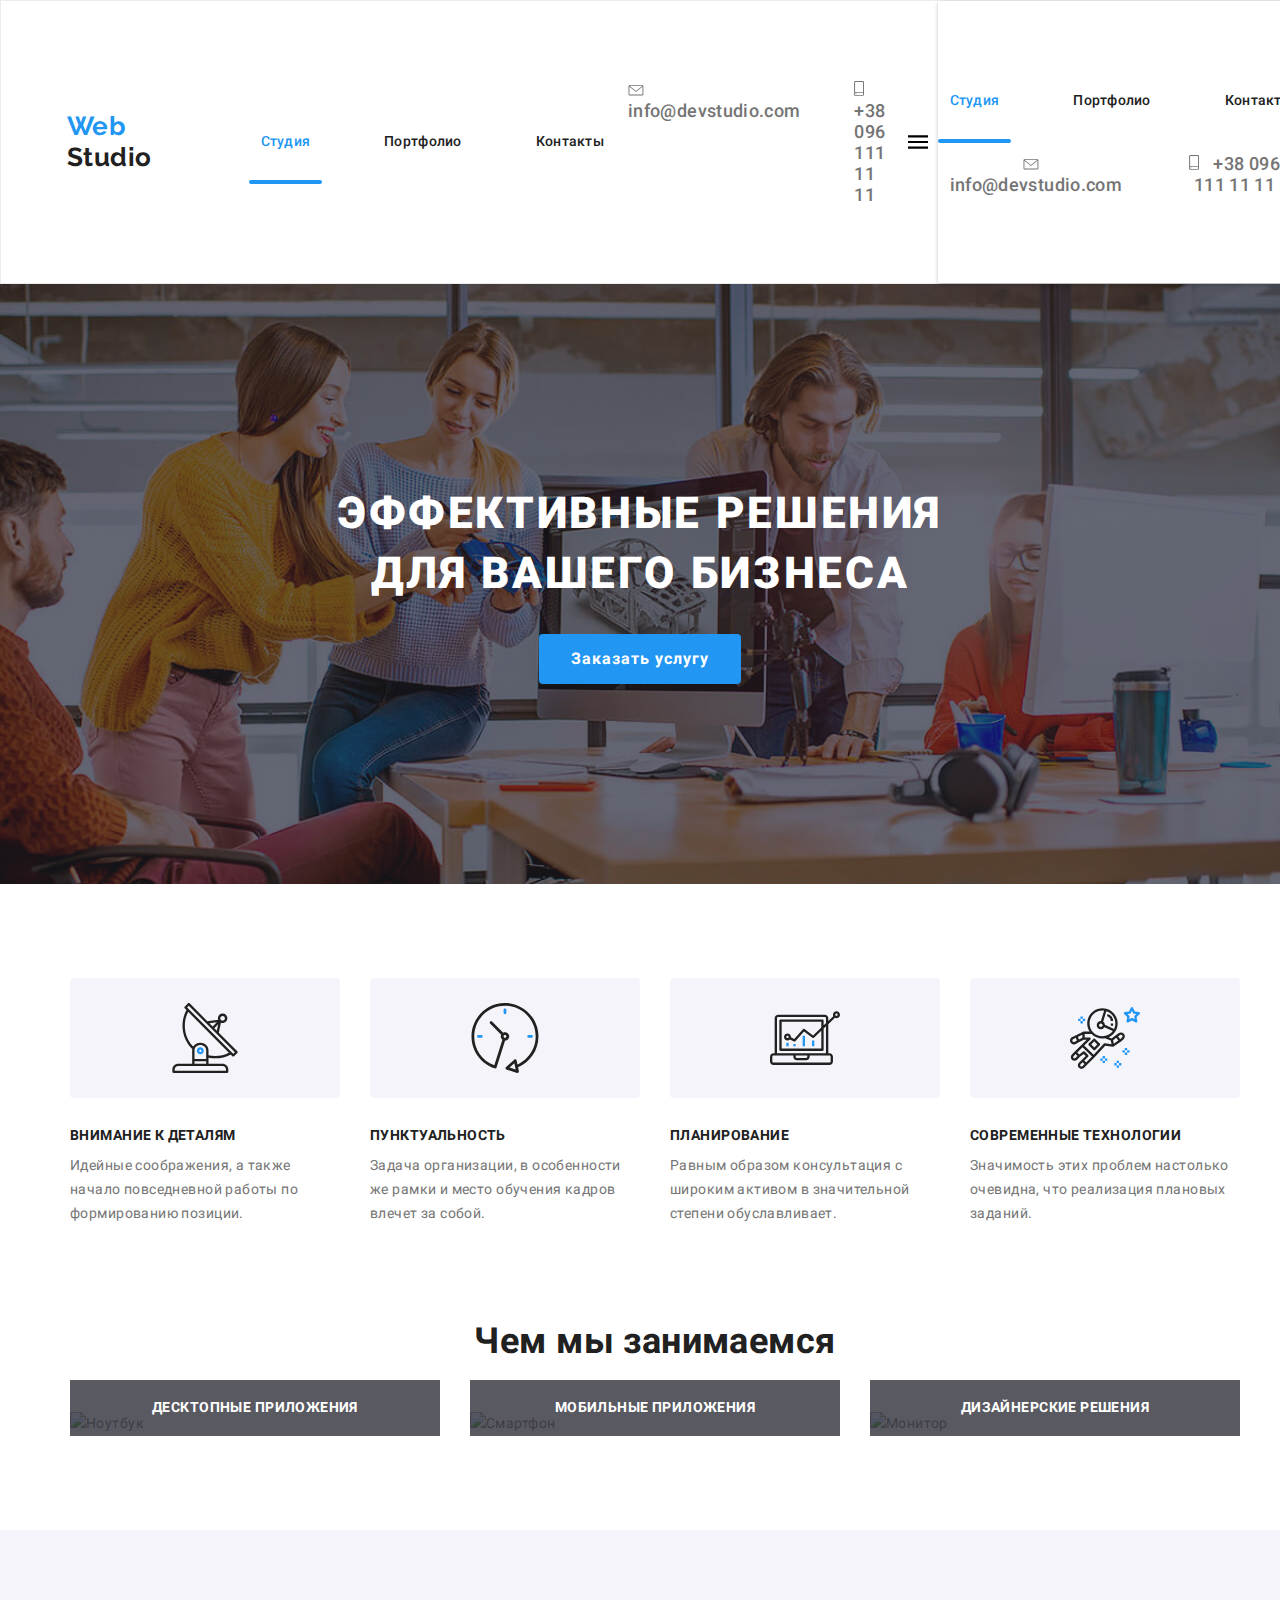
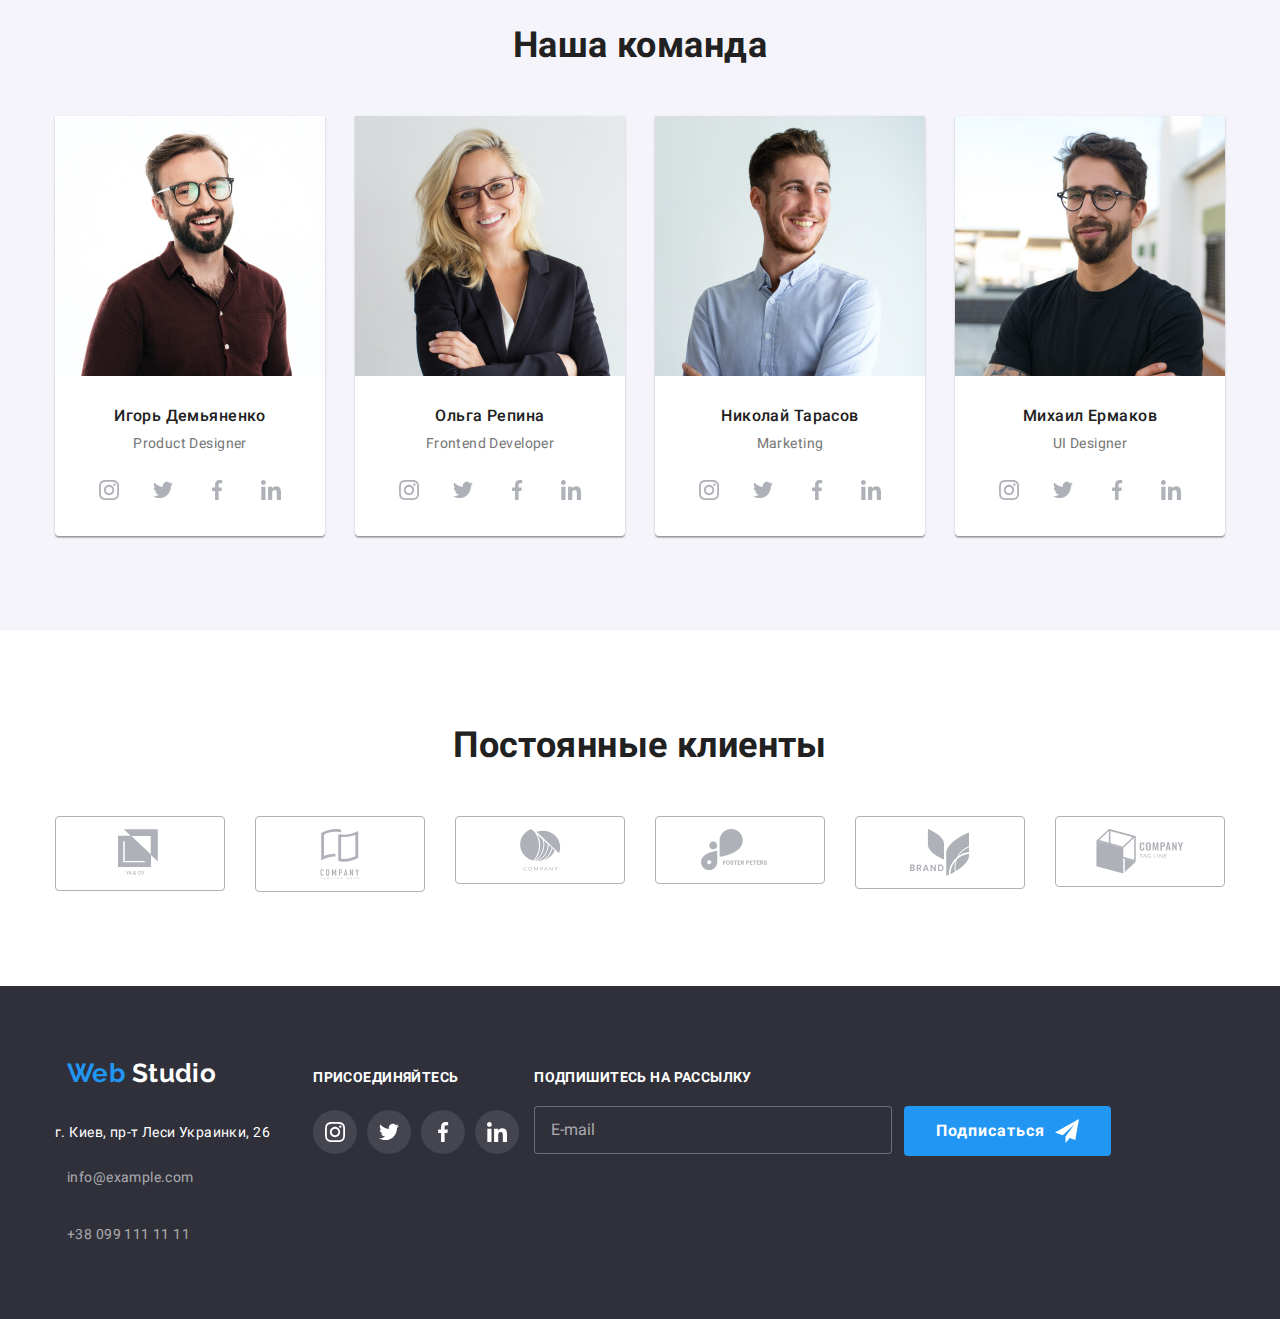
==== commit 5c40fc9d: "Last align for phone" ====
--- a/index.html
+++ b/index.html
@@ -9,88 +9,26 @@
 
   <body>
     <header>
-      <div class="header">
-        <!-- Шапка сайта -->
-        <nav class="main-nav">
-          <a href="./" class="logo animation">
-            <span class="logo-accent">Web</span> Studio
-          </a>
-
-          <ul class="site-nav list">
-            <li class="item">
-              <a href="" class="link current site-nav-link animation">Студия</a>
-            </li>
-            <li class="item">
-              <a href="./portfolio.html" class="animation">Портфолио</a>
-            </li>
-            <li class="item"><a href="" class="animation">Контакты</a></li>
-          </ul>
-        </nav>
-        <ul class="list header-contact">
-          <li class="item">
-            <a
-              href="mailto:info@devstudio.com"
-              class="header-contact-link flexbox animation"
-            >
-              <svg
-                class="header-contact-icon animation"
-                width="16"
-                height="11.2"
-              >
-                <use href="./images/symbol-defs.svg#icon-envelope"></use>
-              </svg>
-              info@devstudio.com
+      <div class="container">
+        <div class="header">
+          <!-- Шапка сайта -->
+          <nav class="main-nav">
+            <a href="./" class="logo animation">
+              <span class="logo-accent">Web</span> Studio
             </a>
-          </li>
-          <li class="item">
-            <a href="tel:+380961111111" class="header-contact-link animation">
-              <svg
-                class="header-contact-icon animation"
-                width="10"
-                height="14.94"
-              >
-                <use href="./images/symbol-defs.svg#icon-smartphone"></use>
-              </svg>
-              +38 096 111 11 11
-            </a>
-          </li>
-        </ul>
-        <!-- Мобильное меню -->
-
-        <button
-          type="button"
-          class="menu-button animation"
-          aria-expanded="false"
-          aria-controls="menu-container"
-          data-menu-button
-        >
-          <svg
-            width="20"
-            height="20"
-            aria-label="Переключатель мобильного меню"
-          >
-            <use
-              class="icon-cross"
-              href="./images/symbol-defs.svg#icon-close_24px"
-            ></use>
-            <use
-              class="icon-menu"
-              href="./images/symbol-defs.svg#icon-menu_24px"
-            ></use>
-          </svg>
-        </button>
-
-        <div class="menu-container" id="menu-container" data-menu>
-          <ul class="site-nav list">
-            <li class="item">
-              <a href="" class="link current site-nav-link animation">Студия</a>
-            </li>
-            <li class="item">
-              <a href="./portfolio.html" class="animation">Портфолио</a>
-            </li>
-            <li class="item"><a href="" class="animation">Контакты</a></li>
-          </ul>
-
+
+            <ul class="site-nav list">
+              <li class="item">
+                <a href="" class="link current site-nav-link animation"
+                  >Студия</a
+                >
+              </li>
+              <li class="item">
+                <a href="./portfolio.html" class="animation">Портфолио</a>
+              </li>
+              <li class="item"><a href="" class="animation">Контакты</a></li>
+            </ul>
+          </nav>
           <ul class="list header-contact">
             <li class="item">
               <a
@@ -120,12 +58,83 @@
               </a>
             </li>
           </ul>
+          <!-- Мобильное меню -->
+
+          <button
+            type="button"
+            class="menu-button animation"
+            aria-expanded="false"
+            aria-controls="menu-container"
+            data-menu-button
+          >
+            <svg
+              width="20"
+              height="20"
+              aria-label="Переключатель мобильного меню"
+            >
+              <use
+                class="icon-cross"
+                href="./images/symbol-defs.svg#icon-close_24px"
+              ></use>
+              <use
+                class="icon-menu"
+                href="./images/symbol-defs.svg#icon-menu_24px"
+              ></use>
+            </svg>
+          </button>
+
+          <div class="menu-container" id="menu-container" data-menu>
+            <ul class="site-nav list">
+              <li class="item">
+                <a href="" class="link current site-nav-link animation"
+                  >Студия</a
+                >
+              </li>
+              <li class="item">
+                <a href="./portfolio.html" class="animation">Портфолио</a>
+              </li>
+              <li class="item"><a href="" class="animation">Контакты</a></li>
+            </ul>
+
+            <ul class="list header-contact">
+              <li class="item">
+                <a
+                  href="mailto:info@devstudio.com"
+                  class="header-contact-link flexbox animation"
+                >
+                  <svg
+                    class="header-contact-icon animation"
+                    width="16"
+                    height="11.2"
+                  >
+                    <use href="./images/symbol-defs.svg#icon-envelope"></use>
+                  </svg>
+                  info@devstudio.com
+                </a>
+              </li>
+              <li class="item">
+                <a
+                  href="tel:+380961111111"
+                  class="header-contact-link animation"
+                >
+                  <svg
+                    class="header-contact-icon animation"
+                    width="10"
+                    height="14.94"
+                  >
+                    <use href="./images/symbol-defs.svg#icon-smartphone"></use>
+                  </svg>
+                  +38 096 111 11 11
+                </a>
+              </li>
+            </ul>
+          </div>
         </div>
       </div>
     </header>
     <main>
       <section class="hero">
-        <div class="hero-background">
+        <div class="hero-background container">
           <!-- Герой -->
           <h1 class="hero-title">
             Эффективные решения <br />
@@ -137,116 +146,119 @@
           </button>
         </div>
       </section>
-      <section class="section advantages">
-        <div class="container">
-          <!-- Первая секция - наши преимущества-->
-          <h2 hidden>Наши преимущества</h2>
-          <!--скрытый заголовок-->
-          <ul class="list advantages-list">
-            <li class="advantages-item">
-              <div class="advantages-icon">
-                <svg width="70px" height="70px">
-                  <use href="./images/symbol-defs.svg#icon-antenna"></use>
-                </svg>
-              </div>
-              <h3 class="advantages-title">Внимание к деталям</h3>
-              <p class="advantages-description">
-                Идейные соображения, а также начало повседневной работы по
-                формированию позиции.
-              </p>
-            </li>
-            <li class="advantages-item">
-              <div class="advantages-icon">
-                <svg width="70px" height="70px">
-                  <use href="./images/symbol-defs.svg#icon-clock"></use>
-                </svg>
-              </div>
-              <h3 class="advantages-title">Пунктуальность</h3>
-              <p class="advantages-description">
-                Задача организации, в особенности же рамки и место обучения
-                кадров влечет за собой.
-              </p>
-            </li>
-            <li class="advantages-item">
-              <div class="advantages-icon">
-                <svg width="70px" height="70px">
-                  <use href="./images/symbol-defs.svg#icon-diagram"></use>
-                </svg>
-              </div>
-              <h3 class="advantages-title">Планирование</h3>
-              <p class="advantages-description">
-                Равным образом консультация с широким активом в значительной
-                степени обуславливает.
-              </p>
-            </li>
-            <li class="advantages-item">
-              <div class="advantages-icon">
-                <svg width="70px" height="70px">
-                  <use href="./images/symbol-defs.svg#icon-astronaut"></use>
-                </svg>
-              </div>
-              <h3 class="advantages-title">Современные технологии</h3>
-              <p class="advantages-description">
-                Значимость этих проблем настолько очевидна, что реализация
-                плановых заданий.
-              </p>
-            </li>
-          </ul>
-        </div>
-      </section>
-      <section class="section what-doing">
-        <div class="container">
-          <!-- Вторая секция - чем мы занимаемся-->
-          <h2 class="section-title">Чем мы занимаемся</h2>
-          <ul class="list what-doing-list">
-            <li class="what-doing-item">
-              <div class="doing-box">
-                <img
-                  alt="Ноутбук"
-                  src="./images/Optimaze/WhatDo1.jpg"
-                  srcset="
-                    ./images/optimaze/WhatDo1.jpg   1x,
-                    ./images/optimaze/WhatDo12@.jpg 2x
-                  "
-                />
-                <div class="what-doing-title">
-                  <h3 class="item-title accurate">Десктопные приложения</h3>
+
+      <div class="container">
+        <section class="section advantages">
+          <div class="container">
+            <!-- Первая секция - наши преимущества-->
+            <h2 hidden>Наши преимущества</h2>
+            <!--скрытый заголовок-->
+            <ul class="list advantages-list">
+              <li class="advantages-item">
+                <div class="advantages-icon">
+                  <svg width="70px" height="70px">
+                    <use href="./images/symbol-defs.svg#icon-antenna"></use>
+                  </svg>
                 </div>
-              </div>
-            </li>
-            <li class="what-doing-item">
-              <div class="doing-box">
-                <img
-                  alt="Смартфон"
-                  src="./images/optimaze/WhatDo2.jpg"
-                  srcset="
-                    ./images/optimaze/WhatDo2.jpg   1x,
-                    ./images/optimaze/WhatDo22@.jpg 2x
-                  "
-                />
-                <div class="what-doing-title">
-                  <h3 class="item-title accurate">Мобильные приложения</h3>
+                <h3 class="advantages-title">Внимание к деталям</h3>
+                <p class="advantages-description">
+                  Идейные соображения, а также начало повседневной работы по
+                  формированию позиции.
+                </p>
+              </li>
+              <li class="advantages-item">
+                <div class="advantages-icon">
+                  <svg width="70px" height="70px">
+                    <use href="./images/symbol-defs.svg#icon-clock"></use>
+                  </svg>
                 </div>
-              </div>
-            </li>
-            <li class="what-doing-item">
-              <div class="doing-box">
-                <img
-                  alt="Монитор"
-                  src="./images/optimaze/WhatDo3.jpg"
-                  srcset="
-                    ./images/optimaze/WhatDo3.jpg   1x,
-                    ./images/optimaze/WhatDo12@.jpg 2x
-                  "
-                />
-                <div class="what-doing-title">
-                  <h3 class="item-title accurate">Дизайнерские решения</h3>
+                <h3 class="advantages-title">Пунктуальность</h3>
+                <p class="advantages-description">
+                  Задача организации, в особенности же рамки и место обучения
+                  кадров влечет за собой.
+                </p>
+              </li>
+              <li class="advantages-item">
+                <div class="advantages-icon">
+                  <svg width="70px" height="70px">
+                    <use href="./images/symbol-defs.svg#icon-diagram"></use>
+                  </svg>
                 </div>
-              </div>
-            </li>
-          </ul>
-        </div>
-      </section>
+                <h3 class="advantages-title">Планирование</h3>
+                <p class="advantages-description">
+                  Равным образом консультация с широким активом в значительной
+                  степени обуславливает.
+                </p>
+              </li>
+              <li class="advantages-item">
+                <div class="advantages-icon">
+                  <svg width="70px" height="70px">
+                    <use href="./images/symbol-defs.svg#icon-astronaut"></use>
+                  </svg>
+                </div>
+                <h3 class="advantages-title">Современные технологии</h3>
+                <p class="advantages-description">
+                  Значимость этих проблем настолько очевидна, что реализация
+                  плановых заданий.
+                </p>
+              </li>
+            </ul>
+          </div>
+        </section>
+        <section class="section what-doing">
+          <div class="container">
+            <!-- Вторая секция - чем мы занимаемся-->
+            <h2 class="section-title">Чем мы занимаемся</h2>
+            <ul class="list what-doing-list">
+              <li class="what-doing-item">
+                <div class="doing-box">
+                  <img
+                    alt="Ноутбук"
+                    src="./images/Optimaze/WhatDo1.jpg"
+                    srcset="
+                      ./images/optimaze/WhatDo1.jpg   1x,
+                      ./images/optimaze/WhatDo12@.jpg 2x
+                    "
+                  />
+                  <div class="what-doing-title">
+                    <h3 class="item-title accurate">Десктопные приложения</h3>
+                  </div>
+                </div>
+              </li>
+              <li class="what-doing-item">
+                <div class="doing-box">
+                  <img
+                    alt="Смартфон"
+                    src="./images/optimaze/WhatDo2.jpg"
+                    srcset="
+                      ./images/optimaze/WhatDo2.jpg   1x,
+                      ./images/optimaze/WhatDo22@.jpg 2x
+                    "
+                  />
+                  <div class="what-doing-title">
+                    <h3 class="item-title accurate">Мобильные приложения</h3>
+                  </div>
+                </div>
+              </li>
+              <li class="what-doing-item">
+                <div class="doing-box">
+                  <img
+                    alt="Монитор"
+                    src="./images/optimaze/WhatDo3.jpg"
+                    srcset="
+                      ./images/optimaze/WhatDo3.jpg   1x,
+                      ./images/optimaze/WhatDo12@.jpg 2x
+                    "
+                  />
+                  <div class="what-doing-title">
+                    <h3 class="item-title accurate">Дизайнерские решения</h3>
+                  </div>
+                </div>
+              </li>
+            </ul>
+          </div>
+        </section>
+      </div>
       <section class="section team">
         <div class="container">
           <!--Третья секция - наша команда-->
@@ -620,80 +632,82 @@
     </main>
     <footer>
       <!-- Футер -->
-      <div class="footer">
-        <div class="first-block">
-          <a href="/" class="footer-logo animation">
-            <span class="logo-accent">Web</span> Studio
-          </a>
-          <address>
-            <ul class="list footer-contact">
-              <li>
-                <p class="adress">г. Киев, пр-т Леси Украинки, 26<br /></p>
-              </li>
-              <li class="footer-contact">
-                <a href="mailto:info@example.com">info@example.com<br /> </a>
-              </li>
-              <li class="footer-contact">
-                <a href="tel:+380991111111">+38 099 111 11 11<br /> </a>
+      <div class="container">
+        <div class="footer">
+          <div class="first-block">
+            <a href="/" class="footer-logo animation">
+              <span class="logo-accent">Web</span> Studio
+            </a>
+            <address>
+              <ul class="list footer-contact">
+                <li>
+                  <p class="adress">г. Киев, пр-т Леси Украинки, 26<br /></p>
+                </li>
+                <li class="footer-contact">
+                  <a href="mailto:info@example.com">info@example.com<br /> </a>
+                </li>
+                <li class="footer-contact">
+                  <a href="tel:+380991111111">+38 099 111 11 11<br /> </a>
+                </li>
+              </ul>
+            </address>
+          </div>
+
+          <div class="second-block">
+            <b> присоединяйтесь </b>
+            <ul class="list footer-social-list">
+              <li class="footer-social-item f-icon-instagram animation">
+                <a href="Instagram" aria-label="Ссылка на Instagram">
+                  <svg class="footer-social-icon" width="20px" height="20px">
+                    <use href="./images/symbol-defs.svg#icon-instagram"></use>
+                  </svg>
+                </a>
+              </li>
+              <li class="footer-social-item f-icon-twitter animation">
+                <a href="Twitter" aria-label="Ссылка на Twitter">
+                  <svg class="footer-social-icon" width="20px" height="20px">
+                    <use href="./images/symbol-defs.svg#icon-twitter"></use>
+                  </svg>
+                </a>
+              </li>
+              <li class="footer-social-item f-icon-facebook animation">
+                <a href="Facebook" aria-label="Ссылка на Facebook">
+                  <svg class="footer-social-icon" width="20px" height="20px">
+                    <use href="./images/symbol-defs.svg#icon-facebook"></use>
+                  </svg>
+                </a>
+              </li>
+              <li class="footer-social-item f-icon-linked animation">
+                <a href="LinkedIn" aria-label="Ссылка на LinkedIn">
+                  <svg class="footer-social-icon" width="20px" height="20px">
+                    <use href="./images/symbol-defs.svg#icon-linkedin"></use>
+                  </svg>
+                </a>
               </li>
             </ul>
-          </address>
-        </div>
-
-        <div class="second-block">
-          <b> присоединяйтесь </b>
-          <ul class="list footer-social-list">
-            <li class="footer-social-item f-icon-instagram animation">
-              <a href="Instagram" aria-label="Ссылка на Instagram">
-                <svg class="footer-social-icon" width="20px" height="20px">
-                  <use href="./images/symbol-defs.svg#icon-instagram"></use>
-                </svg>
-              </a>
-            </li>
-            <li class="footer-social-item f-icon-twitter animation">
-              <a href="Twitter" aria-label="Ссылка на Twitter">
-                <svg class="footer-social-icon" width="20px" height="20px">
-                  <use href="./images/symbol-defs.svg#icon-twitter"></use>
-                </svg>
-              </a>
-            </li>
-            <li class="footer-social-item f-icon-facebook animation">
-              <a href="Facebook" aria-label="Ссылка на Facebook">
-                <svg class="footer-social-icon" width="20px" height="20px">
-                  <use href="./images/symbol-defs.svg#icon-facebook"></use>
-                </svg>
-              </a>
-            </li>
-            <li class="footer-social-item f-icon-linked animation">
-              <a href="LinkedIn" aria-label="Ссылка на LinkedIn">
-                <svg class="footer-social-icon" width="20px" height="20px">
-                  <use href="./images/symbol-defs.svg#icon-linkedin"></use>
-                </svg>
-              </a>
-            </li>
-          </ul>
-        </div>
-        <div class="third-block">
-          <b> Подпишитесь на рассылку </b>
-          <div class="footer-form">
-            <div class="email-field">
-              <input
-                class="footer-input animation"
-                type="email"
-                name="mail"
-                id="mail"
-                placeholder="E-mail"
-              />
-            </div>
-
-            <div class="subscribe">
-              <button class="button footer-button primary">
-                Подписаться
-
-                <svg class="sent-icon" width="24px" height="24px">
-                  <use href="./images/symbol-defs.svg#icon-send"></use>
-                </svg>
-              </button>
+          </div>
+          <div class="third-block">
+            <b> Подпишитесь на рассылку </b>
+            <div class="footer-form">
+              <div class="email-field">
+                <input
+                  class="footer-input animation"
+                  type="email"
+                  name="mail"
+                  id="mail"
+                  placeholder="E-mail"
+                />
+              </div>
+
+              <div class="subscribe">
+                <button class="button footer-button primary">
+                  Подписаться
+
+                  <svg class="sent-icon" width="24px" height="24px">
+                    <use href="./images/symbol-defs.svg#icon-send"></use>
+                  </svg>
+                </button>
+              </div>
             </div>
           </div>
         </div>
--- a/css/main.min.css
+++ b/css/main.min.css
@@ -1,2 +1,2 @@
-.button,.filtr-button{font-family:inherit;font-size:16px;text-align:center;border-radius:4px}*,::after,::before{-webkit-box-sizing:border-box;box-sizing:border-box}:root{-moz-tab-size:4;-o-tab-size:4;tab-size:4}html{line-height:1.15;-webkit-text-size-adjust:100%}body{margin:0}body{font-family:system-ui, -apple-system, "Segoe UI", Roboto, Helvetica, Arial, sans-serif, "Apple Color Emoji", "Segoe UI Emoji"}hr{height:0}abbr[title]{-webkit-text-decoration:underline dotted;text-decoration:underline dotted}b,strong{font-weight:bolder}code,kbd,pre,samp{font-family:SFMono-Regular, Consolas, "Liberation Mono", Menlo, monospace;font-size:1em}small{font-size:80%}sub,sup{font-size:75%;line-height:0;position:relative;vertical-align:baseline}sub{bottom:-0.25em}sup{top:-0.5em}button,input,optgroup,select,textarea{font-family:inherit;font-size:100%;line-height:1.15;margin:0}button,select{text-transform:none}[type="button"],[type="reset"],[type="submit"],button{-webkit-appearance:button}[type="button"]::-moz-focus-inner,[type="reset"]::-moz-focus-inner,[type="submit"]::-moz-focus-inner,button::-moz-focus-inner{border-style:none;padding:0}[type="button"]:-moz-focusring,[type="reset"]:-moz-focusring,[type="submit"]:-moz-focusring,button:-moz-focusring{outline:1px dotted ButtonText}fieldset{padding:0.35em 0.75em 0.625em}legend{padding:0}progress{vertical-align:baseline}[type="number"]::-webkit-inner-spin-button,[type="number"]::-webkit-outer-spin-button{height:auto}[type="search"]{-webkit-appearance:textfield;outline-offset:-2px}[type="search"]::-webkit-search-decoration{-webkit-appearance:none}::-webkit-file-upload-button{-webkit-appearance:button;font:inherit}summary{display:list-item}@font-face{font-family:"Raleway";src:url("./../fonts/Raleway-Bold.eot");src:local("☺"),url("./../fonts/Raleway-Bold.woff") format("woff"),url("./../fonts/Raleway-Bold.ttf") format("truetype"),url("./../fonts/Raleway-Bold.svg") format("svg");font-weight:700;font-style:normal}@font-face{font-family:"Roboto";src:url("./../fonts/Roboto-Regular.eot");src:local("☺"),url("./../fonts/Roboto-Regular.woff") format("woff"),url("./../fonts/Roboto-Regular.ttf") format("truetype"),url("./../fonts/Roboto-Regular.svg") format("svg");font-weight:400;font-style:normal}@font-face{font-family:"Roboto";src:url("./../fonts/Roboto-Medium.eot");src:local("☺"),url("./../fonts/Roboto-Medium.woff") format("woff"),url("./../fonts/Roboto-Medium.ttf") format("truetype"),url("./../fonts/Roboto-Medium.svg") format("svg");font-weight:500;font-style:normal}@font-face{font-family:"Roboto";src:url("./../fonts/Roboto-Bold.eot");src:local("☺"),url("./../fonts/Roboto-Bold.woff") format("woff"),url("./../fonts/Roboto-Bold.ttf") format("truetype"),url("./../fonts/Roboto-Bold.svg") format("svg");font-weight:700;font-style:normal}@font-face{font-family:"Roboto";src:url("./../fonts/Roboto-Black.eot");src:local("☺"),url("./../fonts/Roboto-Black.woff") format("woff"),url("./../fonts/Roboto-Black.ttf") format("truetype"),url("./../fonts/Roboto-Black.svg") format("svg");font-weight:900;font-style:normal}body{color:#757575;background-color:#fff;font-family:"Roboto";font-weight:400;letter-spacing:0.03em;font-size:14px;line-height:1.71}body.modal-open{overflow:hidden}.details{color:#fff}.list{list-style:none;padding:0;margin:0}header{border:1px solid #ececec}@media (max-width: 480px){header{border:none}}.animation{-webkit-transition-duration:250ms;transition-duration:250ms;-webkit-transition-timing-function:cubic-bezier(0.4, 0, 0.2, 1);transition-timing-function:cubic-bezier(0.4, 0, 0.2, 1)}.flexbox{display:-webkit-box;display:-ms-flexbox;display:flex}.section-title{font-size:36px;line-height:1.17;text-align:center;margin-bottom:50px}@media (max-width: 480px){.section-title{font-size:28px;line-height:1.18;margin-bottom:30px}}img{display:block;max-width:100%;height:auto}b{font-weight:700;line-height:1.14;color:#fff;text-transform:uppercase}.container,.header,.footer{margin-right:auto;margin-left:auto;padding-left:15px;padding-right:15px}@media (max-width: 480px){.container,.header,.footer{width:480px}}@media (min-width: 768px){.container{width:768px}}@media (min-width: 1200px){.container,.header,.footer{width:1200px}}.logo{color:#212121;font-family:"Raleway";font-weight:700;font-size:26px;line-height:1.19;text-decoration:none}.logo:hover,.logo:focus{color:#2196f3}.logo-accent{color:#2196f3}.footer-logo{color:#fff;font-family:"Raleway";font-weight:700;font-size:26px;line-height:1.19;text-decoration:none}.footer-logo:hover,.footer-logo:focus{color:#2196f3}@media (min-width: 1200px){.footer-logo{margin-right:85px}.logo{margin-right:85px}}@media (max-width: 480px){.logo,.footer-logo{font-size:24px;line-height:1.17}}.menu-button{display:-webkit-inline-box;display:-ms-inline-flexbox;display:inline-flex;padding:10px;margin:0;border:none;background-color:transparent}@media screen and (min-width: 768px){.menu-button{display:none}}.menu-button .icon-cross{display:none}.menu-button.is-open .icon-cross{display:block}.menu-button.is-open .icon-menu{display:none}.menu-button:hover,.menu-button:focus{fill:#2196f3}.menu-container{background-color:#fff;padding-top:60px;padding-bottom:60px;text-align:center;font-size:20px;-webkit-box-shadow:0px 4px 8px rgba(0,0,0,0.04),0px 2px 4px rgba(0,0,0,0.08),0px 1px 3px rgba(0,0,0,0.16);box-shadow:0px 4px 8px rgba(0,0,0,0.04),0px 2px 4px rgba(0,0,0,0.08),0px 1px 3px rgba(0,0,0,0.16)}@media screen and (max-width: 767px){.menu-container{display:none;position:absolute;top:100%;left:0;width:100%}.menu-container.is-open{display:block}}@media screen and (min-width: 768px){.menu-container{display:-webkit-box;display:-ms-flexbox;display:flex;-webkit-box-pack:justify;-ms-flex-pack:justify;justify-content:space-between;-webkit-box-flex:1;-ms-flex-positive:1;flex-grow:1}}.main-nav,.header{-webkit-box-align:center;-ms-flex-align:center;align-items:center;display:-webkit-box;display:-ms-flexbox;display:flex}.header{position:relative}@media screen and (max-width: 480px){.header{-webkit-box-pack:justify;-ms-flex-pack:justify;justify-content:space-between;padding-top:16px;padding-bottom:16px}}@media (min-width: 1200px){.site-nav .item:not(:last-child){margin-right:50px}.site-nav a{display:block;padding-top:32px;padding-bottom:32px;font-size:14px;line-height:1.14}}.site-nav{display:-webkit-box;display:-ms-flexbox;display:flex}.site-nav .link.current{color:#2196f3}.site-nav a{color:#212121;font-weight:500;letter-spacing:0.02em;text-decoration:none}.site-nav a:hover,.site-nav a:focus{color:#2196f3}@media (max-width: 480px){.site-nav{display:none}.menu-container .site-nav{margin-right:auto;display:block}.site-nav a{font-size:18px;line-height:1.33}.site-nav .item{margin-bottom:40px}.site-nav .item:last-child{margin-bottom:60px}}.site-nav-link{position:relative}.site-nav-link::after{content:" ";position:absolute;left:0;bottom:-2px;display:block;width:100%;height:4px;background-color:#2196f3;border-radius:2px}@media (max-width: 480px){.site-nav-link::after{bottom:-8px}}@media (min-width: 1200px){.header-contact-link{display:-webkit-box;display:-ms-flexbox;display:flex}.header-contact .item+.item{margin-left:30px}.header-contact{display:-webkit-box;display:-ms-flexbox;display:flex;margin-left:auto}.header-contact a{line-height:1.14}}.header-contact{font-weight:500;font-style:normal}.header-contact a{color:#757575;text-decoration:none;letter-spacing:0.02em;-webkit-box-align:center;-ms-flex-align:center;align-items:center}.header-contact>.item a{-webkit-box-align:center;-ms-flex-align:center;align-items:center}.header-contact>.item img{margin-right:10px}@media (max-width: 480px){.header-contact{display:none;text-align:center}.menu-container .header-contact{display:inline-block}}.header-contact a{font-size:18px;line-height:1.17;display:block}.header-contact .item{margin-bottom:16px}.header-contact .item:last-child{margin-bottom:0}.header-contact-icon{margin-right:10px;fill:#757575}.header-contact-link:hover .header-contact-icon,.header-contact-link:focus .header-contact-icon{fill:#2196f3}.contact-img .header-contact .item a{color:#757575;text-decoration:none;letter-spacing:0.02em;line-height:1.14}.header-contact-link:hover,.header-contact-link:focus{color:#2196f3}.button{color:#212121;background-color:#fff;font-weight:700;line-height:1.87;letter-spacing:0.06em;display:-webkit-inline-box;display:-ms-inline-flexbox;display:inline-flex;-webkit-box-align:center;-ms-flex-align:center;align-items:center}.button:hover,.button:focus{color:#fff;background-color:#2196f3}.button.primary{background-color:#2196f3;color:#fff;text-decoration:none;padding:10px 32px;min-width:200px;border:none}.button.primary.submit{-webkit-box-shadow:0px 1px 3px rgba(0,0,0,0.12),0px 1px 1px rgba(0,0,0,0.14),0px 2px 1px rgba(0,0,0,0.2);box-shadow:0px 1px 3px rgba(0,0,0,0.12),0px 1px 1px rgba(0,0,0,0.14),0px 2px 1px rgba(0,0,0,0.2);padding:10px 50px;margin-left:auto;margin-right:auto}.button.primary .footer-button{padding-left:28px;padding-right:28px}.filtr-button{background-color:#f5f4fa;color:#212121;font-weight:500;line-height:1.62;letter-spacing:0.03em;padding:6px 22px;border:none}.filtr-button:hover,.filtr-button:focus{-webkit-box-shadow:0px 3px 1px rgba(0,0,0,0.1),0px 1px 2px rgba(0,0,0,0.08),0px 2px 2px rgba(0,0,0,0.12);box-shadow:0px 3px 1px rgba(0,0,0,0.1),0px 1px 2px rgba(0,0,0,0.08),0px 2px 2px rgba(0,0,0,0.12);color:#fff;background-color:#2196f3}.hero{text-align:center;max-width:1600px;margin-left:auto;margin-right:auto;background-color:#2f303a;background-image:-webkit-gradient(linear, left top, right top, from(rgba(47,48,58,0.4)), to(rgba(47,48,58,0.4))),url(../../images/optimaze/herodesktop.jpg);background-image:linear-gradient(to right, rgba(47,48,58,0.4), rgba(47,48,58,0.4)),url(../../images/optimaze/herodesktop.jpg);background-repeat:no-repeat;background-position:center}@media (max-width: 480px){.hero{height:400px;padding-top:118px;padding-bottom:118px;background-image:-webkit-gradient(linear, left top, right top, from(rgba(47,48,58,0.4)), to(rgba(47,48,58,0.4))),url(../../images/optimaze/herophone.jpg);background-image:linear-gradient(to right, rgba(47,48,58,0.4), rgba(47,48,58,0.4)),url(../../images/optimaze/herophone.jpg)}}@media screen and (max-width: 480px) and (min-device-pixel-ratio: 2), screen and (max-width: 480px) and (-webkit-min-device-pixel-ratio: 2), screen and (max-width: 480px) and (min-resolution: 192dpi), screen and (max-width: 480px) and (min-resolution: 2dppx){.hero{background-image:url(./../images/optimaze/herophone2@.jpg)}}@media (min-width: 1200px){.hero{height:600px;padding-top:200px;padding-bottom:200px;background-image:-webkit-gradient(linear, left top, right top, from(rgba(47,48,58,0.4)), to(rgba(47,48,58,0.4))),url(../../images/optimaze/herodesktop.jpg);background-image:linear-gradient(to right, rgba(47,48,58,0.4), rgba(47,48,58,0.4)),url(../../images/optimaze/herodesktop.jpg)}}@media screen and (min-width: 1200px) and (min-device-pixel-ratio: 2), screen and (min-width: 1200px) and (-webkit-min-device-pixel-ratio: 2), screen and (min-width: 1200px) and (min-resolution: 192dpi), screen and (min-width: 1200px) and (min-resolution: 2dppx){.hero{background-image:url(./../images/optimaze/herodesktop2@.jpg)}}@media (min-width: 768px){.hero{height:400px;padding-top:118px;padding-bottom:118px;background-image:-webkit-gradient(linear, left top, right top, from(rgba(47,48,58,0.4)), to(rgba(47,48,58,0.4))),url(../../images/optimaze/herotablet.jpg);background-image:linear-gradient(to right, rgba(47,48,58,0.4), rgba(47,48,58,0.4)),url(../../images/optimaze/herotablet.jpg)}}@media screen and (min-width: 768px) and (min-device-pixel-ratio: 2), screen and (min-width: 768px) and (-webkit-min-device-pixel-ratio: 2), screen and (min-width: 768px) and (min-resolution: 192dpi), screen and (min-width: 768px) and (min-resolution: 2dppx){.hero{background-image:url(./../images/optimaze/herotablet2@.jpg)}}.hero-title{color:#fff;font-weight:900;font-size:44px;line-height:1.36;letter-spacing:0.06em;text-transform:uppercase;margin-top:0;margin-bottom:30px}.hero-title+a{-webkit-box-align:center;-ms-flex-align:center;align-items:center}@media (max-width: 480px){.hero-title{font-size:25px;line-height:1.62}}.advantages{padding-top:94px;padding-bottom:94px}@media (max-width: 480px){.advantages{padding-top:60px;padding-bottom:60px}}.advantages-list{display:-webkit-box;display:-ms-flexbox;display:flex}@media (max-width: 480px){.advantages-list{display:block}.advantages-item{display:block;margin-bottom:30px}.advantages-item:nth-child(4n){margin-bottom:0}.advantages-list>h3{text-align:center}.advantages-title{text-align:center}}.section-title,.advantages-title,.item-title{color:#212121;font-weight:700;margin-top:0}.item-title,.advantages-title{line-height:1.14;font-size:14px;text-transform:uppercase;margin-bottom:10px}.advantages-item>.advantages-title{margin-top:30px}.accurate{margin-top:0;margin-bottom:0}@media (min-width: 1200px){.advantages-item{width:calc((100% - 90px) / 4);margin-right:30px}.advantages-item:nth-child(4n){margin-right:0}}.advantages-description{text-align:left;margin:0}.advantages-icon{background-color:#f5f4fa;border-radius:4px}@media (min-width: 1200px){.advantages-icon{display:-webkit-inline-box;display:-ms-inline-flexbox;display:inline-flex;-webkit-box-align:center;-ms-flex-align:center;align-items:center;-webkit-box-pack:center;-ms-flex-pack:center;justify-content:center;height:120px;width:270px}}@media (max-width: 480px){.advantages-icon{display:block;max-width:100%;text-align:center;padding-top:25px;padding-bottom:18px}}.what-doing{padding-bottom:94px}@media (max-width: 480px){.what-doing{display:none}}.what-doing-list{display:-webkit-box;display:-ms-flexbox;display:flex}.what-doing-item{width:calc((100% - 60px) / 3);margin-right:30px}.what-doing-item:nth-child(3n){margin-right:0}.doing-box{position:relative}.what-doing-title{position:absolute;bottom:0;left:0;width:100%;background-color:rgba(47,48,58,0.8);padding-top:20px;padding-bottom:20px}.what-doing-list>.what-doing-item h3{text-align:center;color:#fff}.team{background-color:#f5f4fa;padding-top:94px;padding-bottom:94px}@media (max-width: 480px){.team{padding-top:60px;padding-bottom:60px}.members{padding-bottom:24px;margin-bottom:30px}.members:nth-child(4n){margin-bottom:0}}.members-list{display:-webkit-box;display:-ms-flexbox;display:flex}@media (max-width: 480px){.members-list{display:block}}.element-title{color:#212121;font-weight:500;font-size:16px;line-height:1.19;margin-top:30px;margin-bottom:10px}.description{line-height:1.19;margin-top:0;margin-bottom:16px}@media (min-width: 1200px){.members{width:calc((100% - 90px) / 4);margin-right:30px}.members:nth-child(4n){margin-right:o}}.members{background-color:#fff;-webkit-box-shadow:0px 1px 3px rgba(0,0,0,0.12),0px 1px 1px rgba(0,0,0,0.14),0px 2px 1px rgba(0,0,0,0.2);box-shadow:0px 1px 3px rgba(0,0,0,0.12),0px 1px 1px rgba(0,0,0,0.14),0px 2px 1px rgba(0,0,0,0.2);border-radius:0px 0px 4px 4px}.members-list>.members h3,p{text-align:center}.social-list{display:-webkit-box;display:-ms-flexbox;display:flex;-webkit-box-align:center;-ms-flex-align:center;align-items:center;-webkit-box-pack:center;-ms-flex-pack:center;justify-content:center}.social-item{margin-right:10px}.social-item:not(:last-child){margin-right:10px}@media (min-width: 1200px){.social-item{width:calc((100% - 94px) / 4);margin-bottom:24px}.social-item:first-of-type{margin-left:32px}.social-item:nth-child(4n){margin-right:32px}a{display:block;padding:12px}}.social-icons-link{display:-webkit-inline-box;display:-ms-inline-flexbox;display:inline-flex;-webkit-box-align:center;-ms-flex-align:center;align-items:center;-webkit-box-pack:center;-ms-flex-pack:center;justify-content:center;align-items:center;justify-content:center;border-radius:50%;height:44px;width:44px;background-color:#fff}.social-icons-link:hover,.social-icons-link:focus{background-color:#2196f3}.social-icon{fill:#afb1b8}.social-icons-link:hover .social-icon,.social-icons-link:focus .social-icon{fill:#fff}@media (min-width: 1200px){.footer-social-item{width:calc((100% - 30px) / 4);margin-top:20px}.footer-social-item:nth-child(4n){margin-right:0}}.footer-social-item{display:-webkit-inline-box;display:-ms-inline-flexbox;display:inline-flex;height:44px;width:44px;margin-right:10px;border-radius:50%;background-size:20px;background-position:center;background-repeat:no-repeat;background-color:rgba(255,255,255,0.1)}.footer-social-item:hover,.footer-social-item:focus{background-color:#2196f3}.footer-social-item a{padding:12px;display:block}.footer-social-icon{fill:#fff}.sent-icon{margin-left:10px}.footer-social-list{display:-webkit-box;display:-ms-flexbox;display:flex;-webkit-box-pack:center;-ms-flex-pack:center;justify-content:center}@media (max-width: 479px){.footer-social-list{margin-top:20px;margin-bottom:60px}}@media (max-width: 480px){.clients{margin-top:60px;margin-bottom:60px}.clients-logo:nth-child(2n){margin-left:30px}.clients-logo{display:-webkit-box;display:-ms-flexbox;display:flex;-webkit-box-pack:center;-ms-flex-pack:center;justify-content:center;-webkit-box-align:center;-ms-flex-align:center;align-items:center;border:1px solid #afb1b8;border-radius:4px;-webkit-box-sizing:border-box;box-sizing:border-box;height:90px;width:calc((100% - 30px) / 2);margin-top:30px}.clients-logo:nth-last-of-type(5){margin-top:0}.clients-logo:nth-last-of-type(6){margin-top:0}}.clients-list{display:-webkit-box;display:-ms-flexbox;display:flex}@media (max-width: 480px){.clients-list{-ms-flex-wrap:wrap;flex-wrap:wrap;-ms-flex-pack:distribute;justify-content:space-around}}.clients-icon{fill:#afb1b8}.clients-item:hover .clients-icon,.clients-item:focus .clients-icon{fill:#2196f3}@media (min-width: 1200px){.clients-item{display:-webkit-inline-box;display:-ms-inline-flexbox;display:inline-flex;-webkit-box-align:center;-ms-flex-align:center;align-items:center;-webkit-box-pack:center;-ms-flex-pack:center;justify-content:center;border:1px solid #afb1b8;-webkit-box-sizing:border-box;box-sizing:border-box;border-radius:4px}.clients-item:hover,.clients-item:focus{border-color:#2196f3}.clients{margin-top:94px;margin-bottom:94px}.clients-item{width:170px}.clients-logo{width:calc((100% - 5 * 30px) / 6);margin-left:30px}.clients-logo:nth-last-of-type(6n){margin-left:0}.clients-list{-webkit-box-pack:center;-ms-flex-pack:center;justify-content:center}}.footer-contact .adress{font-weight:400;color:#fff;font-style:normal;margin-top:20px;margin-left:0;text-align:start}.footer-contact a{text-decoration:none;font-style:normal;color:rgba(255,255,255,0.6)}.footer-contact a:hover,.footer-contact a:focus{color:#2196f3}@media (min-width: 1200px){.adress{margin-bottom:9px}.footer-contact{margin-bottom:9px}.footer-contact:last-child{margin-bottom:0}}@media (max-width: 480px){.footer-contact{text-align:center}.footer-contact .adress{text-align:center}.adress{margin-bottom:8px}.footer-contact{margin-bottom:8px}.footer-contact:last-child{margin-bottom:60px}}footer{background-color:#2f303a;padding-top:60px;padding-bottom:60px}@media (max-width: 480px){.footer{display:block;text-align:center}.third-block{display:inline-block;margin:0;width:100%}.second-block b{text-align:center}}.clients-list .second-block{margin-left:70px;margin-top:12px;margin-right:70px}.clients-list .second-block b{display:block}@media (min-width: 1200px){.third-block{width:calc(50% - 15px);margin-left:15px;margin-top:12px;-webkit-box-pack:justify;-ms-flex-pack:justify;justify-content:space-between}.third-block b{display:block;margin-bottom:20px}.footer{display:-webkit-box;display:-ms-flexbox;display:flex;-webkit-box-align:baseline;-ms-flex-align:baseline;align-items:baseline}.footer-form{display:-webkit-box;display:-ms-flexbox;display:flex}.footer-input{margin-right:12px;width:358px}}.footer-input{border:0.5px solid rgba(255,255,255,0.3);border-radius:4px;background-color:#2f303a;padding:15px 16px;color:#fff}.footer-input:focus{border:1px solid #2196f3;outline:#2196f3}.footer-input::-webkit-input-placeholder{font-size:16px;line-height:1.25;color:rgba(255,255,255,0.6)}.footer-input:-ms-input-placeholder{font-size:16px;line-height:1.25;color:rgba(255,255,255,0.6)}.footer-input::-ms-input-placeholder{font-size:16px;line-height:1.25;color:rgba(255,255,255,0.6)}.footer-input::placeholder{font-size:16px;line-height:1.25;color:rgba(255,255,255,0.6)}@media (max-width: 480px){.footer-input{width:100%;max-width:450px;margin-bottom:20px;margin-top:20px}}.form-field{position:relative;margin-bottom:10px;display:-webkit-box;display:-ms-flexbox;display:flex;-webkit-box-orient:vertical;-webkit-box-direction:normal;-ms-flex-direction:column;flex-direction:column}.comment{margin-bottom:20px}.form-checkbox{padding-left:11px;padding-right:11px;-webkit-box-align:center;-ms-flex-align:center;align-items:center;margin-bottom:30px}.form-input{width:100%;margin:0;border-radius:4px;border:1px solid rgba(33,33,33,0.2);padding:11px 42px;color:#757575}.form-input:focus{border:1px solid #2196f3;outline:#2196f3}.form-input.comment{padding:16px}.modal-icon{position:absolute;top:70%;left:12px;-webkit-transform:translateY(-50%);transform:translateY(-50%);display:inline-block}.form-label{font-size:12px;letter-spacing:0.01em;line-height:1.16;font-style:normal;font-weight:normal;margin-bottom:4px}.form-input:focus ~ .modal-icon{fill:#2196f3}.checkbox{position:absolute;width:1px;height:1px;margin:-1px;border:0;padding:0;clip:rect(0 0 0 0);overflow:hidden}.checkbox-icon{display:inline-block;width:15px;height:15px;border:2px solid #212121;border-radius:4px}.checkbox:checked+.checkbox-icon{border-color:#2196f3;background-color:#2196f3;background-image:url(./../../images/icon/check.svg);background-size:contain;background-origin:border-box}.backdrop{position:fixed;top:0;left:0;right:0;bottom:0;background-color:rgba(0,0,0,0.2);z-index:100;opacity:1;-webkit-transition-property:opacity;transition-property:opacity}@media (max-width: 480px){.backdrop{overflow-y:scroll}}.modal{position:absolute;top:50%;left:50%;padding:40px;width:100%;width:528px;height:581px;background-color:#fff;border-radius:4px;-webkit-transform:translate(-50%, -50%) scale(1);transform:translate(-50%, -50%) scale(1);opacity:1;-webkit-transition-property:-webkit-transform;transition-property:-webkit-transform;transition-property:transform;transition-property:transform, -webkit-transform}.modal b{color:#212121;font-size:20px;text-align:center;font-weight:bold;line-height:1.15;text-transform:none;margin-bottom:12px}.backdrop.is-hidden .modal{-webkit-transform:translate(-50%, -50%) scale(0.8);transform:translate(-50%, -50%) scale(0.8)}.btn-close{position:absolute;display:block;top:8px;right:8px;width:30px;height:30px;border:1px solid rgba(0,0,0,0.1);border-radius:50%;background-color:#fff;padding:1px 6px}.btn-close:focus,.btn-close:hover{fill:#2196f3;background-color:#fff;outline:#2196f3}.close-icon{display:inline-block;margin-left:auto;margin-right:auto}.backdrop.is-hidden{visibility:hidden;pointer-events:none;opacity:0}textarea{resize:none}
+.button,.filtr-button{font-family:inherit;font-size:16px;text-align:center;border-radius:4px}*,::after,::before{-webkit-box-sizing:border-box;box-sizing:border-box}:root{-moz-tab-size:4;-o-tab-size:4;tab-size:4}html{line-height:1.15;-webkit-text-size-adjust:100%}body{margin:0}body{font-family:system-ui, -apple-system, "Segoe UI", Roboto, Helvetica, Arial, sans-serif, "Apple Color Emoji", "Segoe UI Emoji"}hr{height:0}abbr[title]{-webkit-text-decoration:underline dotted;text-decoration:underline dotted}b,strong{font-weight:bolder}code,kbd,pre,samp{font-family:SFMono-Regular, Consolas, "Liberation Mono", Menlo, monospace;font-size:1em}small{font-size:80%}sub,sup{font-size:75%;line-height:0;position:relative;vertical-align:baseline}sub{bottom:-0.25em}sup{top:-0.5em}button,input,optgroup,select,textarea{font-family:inherit;font-size:100%;line-height:1.15;margin:0}button,select{text-transform:none}[type="button"],[type="reset"],[type="submit"],button{-webkit-appearance:button}[type="button"]::-moz-focus-inner,[type="reset"]::-moz-focus-inner,[type="submit"]::-moz-focus-inner,button::-moz-focus-inner{border-style:none;padding:0}[type="button"]:-moz-focusring,[type="reset"]:-moz-focusring,[type="submit"]:-moz-focusring,button:-moz-focusring{outline:1px dotted ButtonText}fieldset{padding:0.35em 0.75em 0.625em}legend{padding:0}progress{vertical-align:baseline}[type="number"]::-webkit-inner-spin-button,[type="number"]::-webkit-outer-spin-button{height:auto}[type="search"]{-webkit-appearance:textfield;outline-offset:-2px}[type="search"]::-webkit-search-decoration{-webkit-appearance:none}::-webkit-file-upload-button{-webkit-appearance:button;font:inherit}summary{display:list-item}@font-face{font-family:"Raleway";src:url("./../fonts/Raleway-Bold.eot");src:local("☺"),url("./../fonts/Raleway-Bold.woff") format("woff"),url("./../fonts/Raleway-Bold.ttf") format("truetype"),url("./../fonts/Raleway-Bold.svg") format("svg");font-weight:700;font-style:normal}@font-face{font-family:"Roboto";src:url("./../fonts/Roboto-Regular.eot");src:local("☺"),url("./../fonts/Roboto-Regular.woff") format("woff"),url("./../fonts/Roboto-Regular.ttf") format("truetype"),url("./../fonts/Roboto-Regular.svg") format("svg");font-weight:400;font-style:normal}@font-face{font-family:"Roboto";src:url("./../fonts/Roboto-Medium.eot");src:local("☺"),url("./../fonts/Roboto-Medium.woff") format("woff"),url("./../fonts/Roboto-Medium.ttf") format("truetype"),url("./../fonts/Roboto-Medium.svg") format("svg");font-weight:500;font-style:normal}@font-face{font-family:"Roboto";src:url("./../fonts/Roboto-Bold.eot");src:local("☺"),url("./../fonts/Roboto-Bold.woff") format("woff"),url("./../fonts/Roboto-Bold.ttf") format("truetype"),url("./../fonts/Roboto-Bold.svg") format("svg");font-weight:700;font-style:normal}@font-face{font-family:"Roboto";src:url("./../fonts/Roboto-Black.eot");src:local("☺"),url("./../fonts/Roboto-Black.woff") format("woff"),url("./../fonts/Roboto-Black.ttf") format("truetype"),url("./../fonts/Roboto-Black.svg") format("svg");font-weight:900;font-style:normal}body{color:#757575;background-color:#fff;font-family:"Roboto";font-weight:400;letter-spacing:0.03em;font-size:14px;line-height:1.71}body.modal-open{overflow:hidden}.details{color:#fff}.list{list-style:none;padding:0;margin:0}header{border:1px solid #ececec}@media (max-width: 767px){header{border:none}}.animation{-webkit-transition-duration:250ms;transition-duration:250ms;-webkit-transition-timing-function:cubic-bezier(0.4, 0, 0.2, 1);transition-timing-function:cubic-bezier(0.4, 0, 0.2, 1)}.flexbox{display:-webkit-box;display:-ms-flexbox;display:flex}.section-title{font-size:36px;line-height:1.17;text-align:center;margin-bottom:50px}@media (max-width: 767px){.section-title{font-size:28px;line-height:1.18;margin-bottom:30px}}img{display:block;max-width:100%;height:auto}b{font-weight:700;line-height:1.14;color:#fff;text-transform:uppercase}.container{margin-right:auto;margin-left:auto;padding-left:15px;padding-right:15px}@media (max-width: 767px){.container{width:480px}}@media (min-width: 768px) and (max-width: 1199px){.container{width:768px}}@media (min-width: 1200px){.container{width:1200px}}.logo{color:#212121;font-family:"Raleway";font-weight:700;font-size:26px;line-height:1.19;text-decoration:none}.logo:hover,.logo:focus{color:#2196f3}.logo-accent{color:#2196f3}.footer-logo{color:#fff;font-family:"Raleway";font-weight:700;font-size:26px;line-height:1.19;text-decoration:none}.footer-logo:hover,.footer-logo:focus{color:#2196f3}@media (min-width: 1200px){.footer-logo{margin-right:85px}.logo{margin-right:85px}}@media (max-width: 767px){.logo,.footer-logo{font-size:24px;line-height:1.17}}.menu-button{display:-webkit-inline-box;display:-ms-inline-flexbox;display:inline-flex;padding:10px;margin:0;border:none;background-color:transparent}@media (min-width: 768px) and (max-width: 1199px){.menu-button{display:none}}.menu-button .icon-cross{display:none}.menu-button.is-open .icon-cross{display:block}.menu-button.is-open .icon-menu{display:none}.menu-button:hover,.menu-button:focus{fill:#2196f3}.menu-container{background-color:#fff;padding-top:60px;padding-bottom:60px;text-align:center;font-size:20px;-webkit-box-shadow:0px 4px 8px rgba(0,0,0,0.04),0px 2px 4px rgba(0,0,0,0.08),0px 1px 3px rgba(0,0,0,0.16);box-shadow:0px 4px 8px rgba(0,0,0,0.04),0px 2px 4px rgba(0,0,0,0.08),0px 1px 3px rgba(0,0,0,0.16)}@media (max-width: 767px){.menu-container{display:none;position:absolute;top:100%;left:0;width:100%;z-index:6}.menu-container.is-open{display:block}}@media (min-width: 768px) and (max-width: 1199px){.menu-container{display:-webkit-box;display:-ms-flexbox;display:flex;-webkit-box-pack:justify;-ms-flex-pack:justify;justify-content:space-between;-webkit-box-flex:1;-ms-flex-positive:1;flex-grow:1}}.main-nav,.header{-webkit-box-align:center;-ms-flex-align:center;align-items:center;display:-webkit-box;display:-ms-flexbox;display:flex}.header{position:relative}@media (max-width: 767px){.header{-webkit-box-pack:justify;-ms-flex-pack:justify;justify-content:space-between;padding-top:16px;padding-bottom:16px}}@media (min-width: 1200px){.site-nav .item:not(:last-child){margin-right:50px}.site-nav a{display:block;padding-top:32px;padding-bottom:32px;font-size:14px;line-height:1.14}}.site-nav{display:-webkit-box;display:-ms-flexbox;display:flex}.site-nav .link.current{color:#2196f3}.site-nav a{color:#212121;font-weight:500;letter-spacing:0.02em;text-decoration:none}.site-nav a:hover,.site-nav a:focus{color:#2196f3}@media (max-width: 767px){.site-nav{display:none}.menu-container .site-nav{margin-right:auto;display:block}.site-nav a{font-size:18px;line-height:1.33}.site-nav .item{margin-bottom:40px}.site-nav .item:last-child{margin-bottom:60px}}.site-nav-link{position:relative}.site-nav-link::after{content:" ";position:absolute;left:0;bottom:-2px;display:block;width:100%;height:4px;background-color:#2196f3;border-radius:2px}@media (max-width: 767px){.site-nav-link::after{bottom:-8px}}@media (min-width: 1200px){.header-contact-link{display:-webkit-box;display:-ms-flexbox;display:flex}.header-contact .item+.item{margin-left:30px}.header-contact{display:-webkit-box;display:-ms-flexbox;display:flex;margin-left:auto}.header-contact a{line-height:1.14}}.header-contact{font-weight:500;font-style:normal}.header-contact a{color:#757575;text-decoration:none;letter-spacing:0.02em;-webkit-box-align:center;-ms-flex-align:center;align-items:center}.header-contact>.item a{-webkit-box-align:center;-ms-flex-align:center;align-items:center}.header-contact>.item img{margin-right:10px}@media (max-width: 767px){.header-contact{display:none;text-align:center}.menu-container .header-contact{display:inline-block}}.header-contact a{font-size:18px;line-height:1.17;display:block}.header-contact .item{margin-bottom:16px}.header-contact .item:last-child{margin-bottom:0}.header-contact-icon{margin-right:10px;fill:#757575}.header-contact-link:hover .header-contact-icon,.header-contact-link:focus .header-contact-icon{fill:#2196f3}.contact-img .header-contact .item a{color:#757575;text-decoration:none;letter-spacing:0.02em;line-height:1.14}.header-contact-link:hover,.header-contact-link:focus{color:#2196f3}.button{color:#212121;background-color:#fff;font-weight:700;line-height:1.87;letter-spacing:0.06em;display:-webkit-inline-box;display:-ms-inline-flexbox;display:inline-flex;-webkit-box-align:center;-ms-flex-align:center;align-items:center}.button:hover,.button:focus{color:#fff;background-color:#2196f3}.button.primary{background-color:#2196f3;color:#fff;text-decoration:none;padding:10px 32px;min-width:200px;border:none}.button.primary.submit{-webkit-box-shadow:0px 1px 3px rgba(0,0,0,0.12),0px 1px 1px rgba(0,0,0,0.14),0px 2px 1px rgba(0,0,0,0.2);box-shadow:0px 1px 3px rgba(0,0,0,0.12),0px 1px 1px rgba(0,0,0,0.14),0px 2px 1px rgba(0,0,0,0.2);padding:10px 50px;margin-left:auto;margin-right:auto}.button.primary .footer-button{padding-left:28px;padding-right:28px}.filtr-button{background-color:#f5f4fa;color:#212121;font-weight:500;line-height:1.62;letter-spacing:0.03em;padding:6px 22px;border:none}.filtr-button:hover,.filtr-button:focus{-webkit-box-shadow:0px 3px 1px rgba(0,0,0,0.1),0px 1px 2px rgba(0,0,0,0.08),0px 2px 2px rgba(0,0,0,0.12);box-shadow:0px 3px 1px rgba(0,0,0,0.1),0px 1px 2px rgba(0,0,0,0.08),0px 2px 2px rgba(0,0,0,0.12);color:#fff;background-color:#2196f3}.hero{text-align:center;max-width:1600px;width:100%;margin-left:auto;margin-right:auto;background-color:#2f303a;background-image:-webkit-gradient(linear, left top, right top, from(rgba(47,48,58,0.4)), to(rgba(47,48,58,0.4))),url(../../images/optimaze/herodesktop.jpg);background-image:linear-gradient(to right, rgba(47,48,58,0.4), rgba(47,48,58,0.4)),url(../../images/optimaze/herodesktop.jpg);background-repeat:no-repeat;background-position:center}@media (max-width: 767px){.hero{height:400px;padding-top:118px;padding-bottom:118px;background-image:-webkit-gradient(linear, left top, right top, from(rgba(47,48,58,0.4)), to(rgba(47,48,58,0.4))),url(../../images/optimaze/herophone.jpg);background-image:linear-gradient(to right, rgba(47,48,58,0.4), rgba(47,48,58,0.4)),url(../../images/optimaze/herophone.jpg)}}@media screen and (max-width: 767px) and (min-device-pixel-ratio: 2), screen and (max-width: 767px) and (-webkit-min-device-pixel-ratio: 2), screen and (max-width: 767px) and (min-resolution: 192dpi), screen and (max-width: 767px) and (min-resolution: 2dppx){.hero{background-image:url(./../images/optimaze/herophone2@.jpg)}}@media (min-width: 1200px){.hero{height:600px;padding-top:200px;padding-bottom:200px;background-image:-webkit-gradient(linear, left top, right top, from(rgba(47,48,58,0.4)), to(rgba(47,48,58,0.4))),url(../../images/optimaze/herodesktop.jpg);background-image:linear-gradient(to right, rgba(47,48,58,0.4), rgba(47,48,58,0.4)),url(../../images/optimaze/herodesktop.jpg)}}@media screen and (min-width: 1200px) and (min-device-pixel-ratio: 2), screen and (min-width: 1200px) and (-webkit-min-device-pixel-ratio: 2), screen and (min-width: 1200px) and (min-resolution: 192dpi), screen and (min-width: 1200px) and (min-resolution: 2dppx){.hero{background-image:url(./../images/optimaze/herodesktop2@.jpg)}}@media (min-width: 768px) and (max-width: 1199px){.hero{height:400px;padding-top:118px;padding-bottom:118px;background-image:-webkit-gradient(linear, left top, right top, from(rgba(47,48,58,0.4)), to(rgba(47,48,58,0.4))),url(../../images/optimaze/herotablet.jpg);background-image:linear-gradient(to right, rgba(47,48,58,0.4), rgba(47,48,58,0.4)),url(../../images/optimaze/herotablet.jpg)}}@media screen and (min-width: 768px) and (max-width: 1199px) and (min-device-pixel-ratio: 2), screen and (min-width: 768px) and (max-width: 1199px) and (-webkit-min-device-pixel-ratio: 2), screen and (min-width: 768px) and (max-width: 1199px) and (min-resolution: 192dpi), screen and (min-width: 768px) and (max-width: 1199px) and (min-resolution: 2dppx){.hero{background-image:url(./../images/optimaze/herotablet2@.jpg)}}.hero-title{color:#fff;font-weight:900;font-size:44px;line-height:1.36;letter-spacing:0.06em;text-transform:uppercase;margin-top:0;margin-bottom:30px}.hero-title+a{-webkit-box-align:center;-ms-flex-align:center;align-items:center}@media (max-width: 767px){.hero-title{font-size:25px;line-height:1.62}}.advantages{padding-top:94px;padding-bottom:94px}@media (max-width: 767px){.advantages{padding-top:60px;padding-bottom:60px}}.advantages-list{display:-webkit-box;display:-ms-flexbox;display:flex}@media (max-width: 767px){.advantages-list{display:block}.advantages-item{display:block;margin-bottom:30px}.advantages-item:nth-child(4n){margin-bottom:0}.advantages-list>h3{text-align:center}.advantages-title{text-align:center}}.section-title,.advantages-title,.item-title{color:#212121;font-weight:700;margin-top:0}.item-title,.advantages-title{line-height:1.14;font-size:14px;text-transform:uppercase;margin-bottom:10px}.advantages-item>.advantages-title{margin-top:30px}.accurate{margin-top:0;margin-bottom:0}@media (min-width: 1200px){.advantages-item{width:calc((100% - 90px) / 4);margin-right:30px}.advantages-item:nth-child(4n){margin-right:0}}.advantages-description{text-align:left;margin:0}.advantages-icon{background-color:#f5f4fa;border-radius:4px}@media (min-width: 1200px){.advantages-icon{display:-webkit-inline-box;display:-ms-inline-flexbox;display:inline-flex;-webkit-box-align:center;-ms-flex-align:center;align-items:center;-webkit-box-pack:center;-ms-flex-pack:center;justify-content:center;height:120px;width:270px}}@media (max-width: 767px){.advantages-icon{display:block;max-width:100%;text-align:center;padding-top:25px;padding-bottom:18px}}.what-doing{padding-bottom:94px}@media (max-width: 767px){.what-doing{display:none}}.what-doing-list{display:-webkit-box;display:-ms-flexbox;display:flex}.what-doing-item{width:calc((100% - 60px) / 3);margin-right:30px}.what-doing-item:nth-child(3n){margin-right:0}.doing-box{position:relative}.what-doing-title{position:absolute;bottom:0;left:0;width:100%;background-color:rgba(47,48,58,0.8);padding-top:20px;padding-bottom:20px}.what-doing-list>.what-doing-item h3{text-align:center;color:#fff}.team{background-color:#f5f4fa;padding-top:94px;padding-bottom:94px}@media (max-width: 767px){.team{padding-top:60px;padding-bottom:60px}.members{padding-bottom:24px;margin-bottom:30px}.members:nth-child(4n){margin-bottom:0}}.members-list{display:-webkit-box;display:-ms-flexbox;display:flex}@media (max-width: 767px){.members-list{display:block}}.element-title{color:#212121;font-weight:500;font-size:16px;line-height:1.19;margin-top:30px;margin-bottom:10px}.description{line-height:1.19;margin-top:0;margin-bottom:16px}@media (min-width: 1200px){.members{width:calc((100% - 90px) / 4);margin-right:30px}.members:nth-child(4n){margin-right:o}}.members{background-color:#fff;-webkit-box-shadow:0px 1px 3px rgba(0,0,0,0.12),0px 1px 1px rgba(0,0,0,0.14),0px 2px 1px rgba(0,0,0,0.2);box-shadow:0px 1px 3px rgba(0,0,0,0.12),0px 1px 1px rgba(0,0,0,0.14),0px 2px 1px rgba(0,0,0,0.2);border-radius:0px 0px 4px 4px}.members-list>.members h3,p{text-align:center}.social-list{display:-webkit-box;display:-ms-flexbox;display:flex;-webkit-box-align:center;-ms-flex-align:center;align-items:center;-webkit-box-pack:center;-ms-flex-pack:center;justify-content:center}.social-item{margin-right:10px}.social-item:not(:last-child){margin-right:10px}@media (min-width: 1200px){.social-item{width:calc((100% - 94px) / 4);margin-bottom:24px}.social-item:first-of-type{margin-left:32px}.social-item:nth-child(4n){margin-right:32px}a{display:block;padding:12px}}.social-icons-link{display:-webkit-inline-box;display:-ms-inline-flexbox;display:inline-flex;-webkit-box-align:center;-ms-flex-align:center;align-items:center;-webkit-box-pack:center;-ms-flex-pack:center;justify-content:center;align-items:center;justify-content:center;border-radius:50%;height:44px;width:44px;background-color:#fff}.social-icons-link:hover,.social-icons-link:focus{background-color:#2196f3}.social-icon{fill:#afb1b8}.social-icons-link:hover .social-icon,.social-icons-link:focus .social-icon{fill:#fff}@media (min-width: 1200px){.footer-social-item{width:calc((100% - 30px) / 4);margin-top:20px}.footer-social-item:nth-child(4n){margin-right:0}}.footer-social-item{display:-webkit-inline-box;display:-ms-inline-flexbox;display:inline-flex;height:44px;width:44px;margin-right:10px;border-radius:50%;background-size:20px;background-position:center;background-repeat:no-repeat;background-color:rgba(255,255,255,0.1)}.footer-social-item:hover,.footer-social-item:focus{background-color:#2196f3}.footer-social-item a{padding:12px;display:block}.footer-social-icon{fill:#fff}.sent-icon{margin-left:10px}.footer-social-list{display:-webkit-box;display:-ms-flexbox;display:flex;-webkit-box-pack:center;-ms-flex-pack:center;justify-content:center}@media (max-width: 767px){.footer-social-list{margin-top:20px;margin-bottom:60px}}@media (max-width: 767px){.clients{margin-top:60px;margin-bottom:60px}.clients-logo:nth-child(2n){margin-left:30px}.clients-logo{display:-webkit-box;display:-ms-flexbox;display:flex;-webkit-box-pack:center;-ms-flex-pack:center;justify-content:center;-webkit-box-align:center;-ms-flex-align:center;align-items:center;border:1px solid #afb1b8;border-radius:4px;-webkit-box-sizing:border-box;box-sizing:border-box;height:90px;width:calc((100% - 30px) / 2);margin-top:30px}.clients-logo:nth-last-of-type(5){margin-top:0}.clients-logo:nth-last-of-type(6){margin-top:0}}.clients-list{display:-webkit-box;display:-ms-flexbox;display:flex}@media (max-width: 767px){.clients-list{-ms-flex-wrap:wrap;flex-wrap:wrap;-ms-flex-pack:distribute;justify-content:space-around}}.clients-icon{fill:#afb1b8}.clients-item:hover .clients-icon,.clients-item:focus .clients-icon{fill:#2196f3}@media (min-width: 1200px){.clients-item{display:-webkit-inline-box;display:-ms-inline-flexbox;display:inline-flex;-webkit-box-align:center;-ms-flex-align:center;align-items:center;-webkit-box-pack:center;-ms-flex-pack:center;justify-content:center;border:1px solid #afb1b8;-webkit-box-sizing:border-box;box-sizing:border-box;border-radius:4px}.clients-item:hover,.clients-item:focus{border-color:#2196f3}.clients{margin-top:94px;margin-bottom:94px}.clients-item{width:170px}.clients-logo{width:calc((100% - 5 * 30px) / 6);margin-left:30px}.clients-logo:nth-last-of-type(6n){margin-left:0}.clients-list{-webkit-box-pack:center;-ms-flex-pack:center;justify-content:center}}.footer-contact .adress{font-weight:400;color:#fff;font-style:normal;margin-top:20px;margin-left:0;text-align:start}.footer-contact a{text-decoration:none;font-style:normal;color:rgba(255,255,255,0.6)}.footer-contact a:hover,.footer-contact a:focus{color:#2196f3}@media (min-width: 1200px){.adress{margin-bottom:9px}.footer-contact{margin-bottom:9px}.footer-contact:last-child{margin-bottom:0}}@media (max-width: 767px){.footer-contact{text-align:center}.footer-contact .adress{text-align:center}.adress{margin-bottom:8px}.footer-contact{margin-bottom:8px}.footer-contact:last-child{margin-bottom:60px}}footer{background-color:#2f303a;padding-top:60px;padding-bottom:60px}@media (max-width: 767px){.footer{display:block;text-align:center}.third-block{display:inline-block;margin:0;width:100%}.second-block b{text-align:center}}.clients-list .second-block{margin-left:70px;margin-top:12px;margin-right:70px}.clients-list .second-block b{display:block}@media (min-width: 1200px){.third-block{width:calc(50% - 15px);margin-left:15px;margin-top:12px;-webkit-box-pack:justify;-ms-flex-pack:justify;justify-content:space-between}.third-block b{display:block;margin-bottom:20px}.footer{display:-webkit-box;display:-ms-flexbox;display:flex;-webkit-box-align:baseline;-ms-flex-align:baseline;align-items:baseline}.footer-form{display:-webkit-box;display:-ms-flexbox;display:flex}.footer-input{margin-right:12px;width:358px}}.footer-input{border:0.5px solid rgba(255,255,255,0.3);border-radius:4px;background-color:#2f303a;padding:15px 16px;color:#fff}.footer-input:focus{border:1px solid #2196f3;outline:#2196f3}.footer-input::-webkit-input-placeholder{font-size:16px;line-height:1.25;color:rgba(255,255,255,0.6)}.footer-input:-ms-input-placeholder{font-size:16px;line-height:1.25;color:rgba(255,255,255,0.6)}.footer-input::-ms-input-placeholder{font-size:16px;line-height:1.25;color:rgba(255,255,255,0.6)}.footer-input::placeholder{font-size:16px;line-height:1.25;color:rgba(255,255,255,0.6)}@media (max-width: 767px){.footer-input{width:100%;max-width:450px;margin-bottom:20px;margin-top:20px}}.form-field{position:relative;margin-bottom:10px;display:-webkit-box;display:-ms-flexbox;display:flex;-webkit-box-orient:vertical;-webkit-box-direction:normal;-ms-flex-direction:column;flex-direction:column}@media (max-width: 767px){.form-field{text-align:left;font-size:12px;line-height:1.17}}.form-field a{color:#2196f3}.comment{margin-bottom:20px}.form-checkbox{padding-left:11px;padding-right:11px;-webkit-box-align:center;-ms-flex-align:center;align-items:center;margin-bottom:30px}@media (max-width: 767px){.form-checkbox{padding:0}}.form-input{width:100%;margin:0;border-radius:4px;border:1px solid rgba(33,33,33,0.2);padding:11px 42px;color:#757575}.form-input:focus{border:1px solid #2196f3;outline:#2196f3}.form-input.comment{padding:16px}.modal-icon{position:absolute;top:70%;left:12px;-webkit-transform:translateY(-50%);transform:translateY(-50%);display:inline-block}.form-label{font-size:12px;letter-spacing:0.01em;line-height:1.16;font-style:normal;font-weight:normal;margin-bottom:4px}.form-input:focus ~ .modal-icon{fill:#2196f3}.checkbox{position:absolute;width:1px;height:1px;margin:-1px;border:0;padding:0;clip:rect(0 0 0 0);overflow:hidden}.checkbox-icon{display:inline-block;width:15px;height:15px;border:2px solid #212121;border-radius:4px}.checkbox:checked+.checkbox-icon{border-color:#2196f3;background-color:#2196f3;background-image:url(./../../images/icon/check.svg);background-size:contain;background-origin:border-box}.backdrop{position:fixed;top:0;left:0;right:0;bottom:0;overflow-y:scroll;background-color:rgba(0,0,0,0.2);z-index:100;opacity:1;-webkit-transition-property:opacity;transition-property:opacity}.modal{position:absolute;top:50%;left:50%;padding:40px;width:100%;width:528px;height:581px;background-color:#fff;border-radius:4px;-webkit-transform:translate(-50%, -50%) scale(1);transform:translate(-50%, -50%) scale(1);opacity:1;-webkit-transition-property:-webkit-transform;transition-property:-webkit-transform;transition-property:transform;transition-property:transform, -webkit-transform}.modal b{color:#212121;font-size:20px;text-align:center;font-weight:bold;line-height:1.15;text-transform:none;margin-bottom:12px}.backdrop.is-hidden .modal{-webkit-transform:translate(-50%, -50%) scale(0.8);transform:translate(-50%, -50%) scale(0.8)}@media (max-width: 767px){.modal{max-width:450px;text-align:center}.modal b{font-size:20px;line-height:1.17;letter-spacing:0.01em}}.btn-close{position:absolute;display:block;top:8px;right:8px;width:30px;height:30px;border:1px solid rgba(0,0,0,0.1);border-radius:50%;background-color:#fff;padding:1px 6px}.btn-close:focus,.btn-close:hover{fill:#2196f3;background-color:#fff;outline:#2196f3}.close-icon{display:inline-block;margin-left:auto;margin-right:auto}.backdrop.is-hidden{visibility:hidden;pointer-events:none;opacity:0}textarea{resize:none}
 /*# sourceMappingURL=main.min.css.map */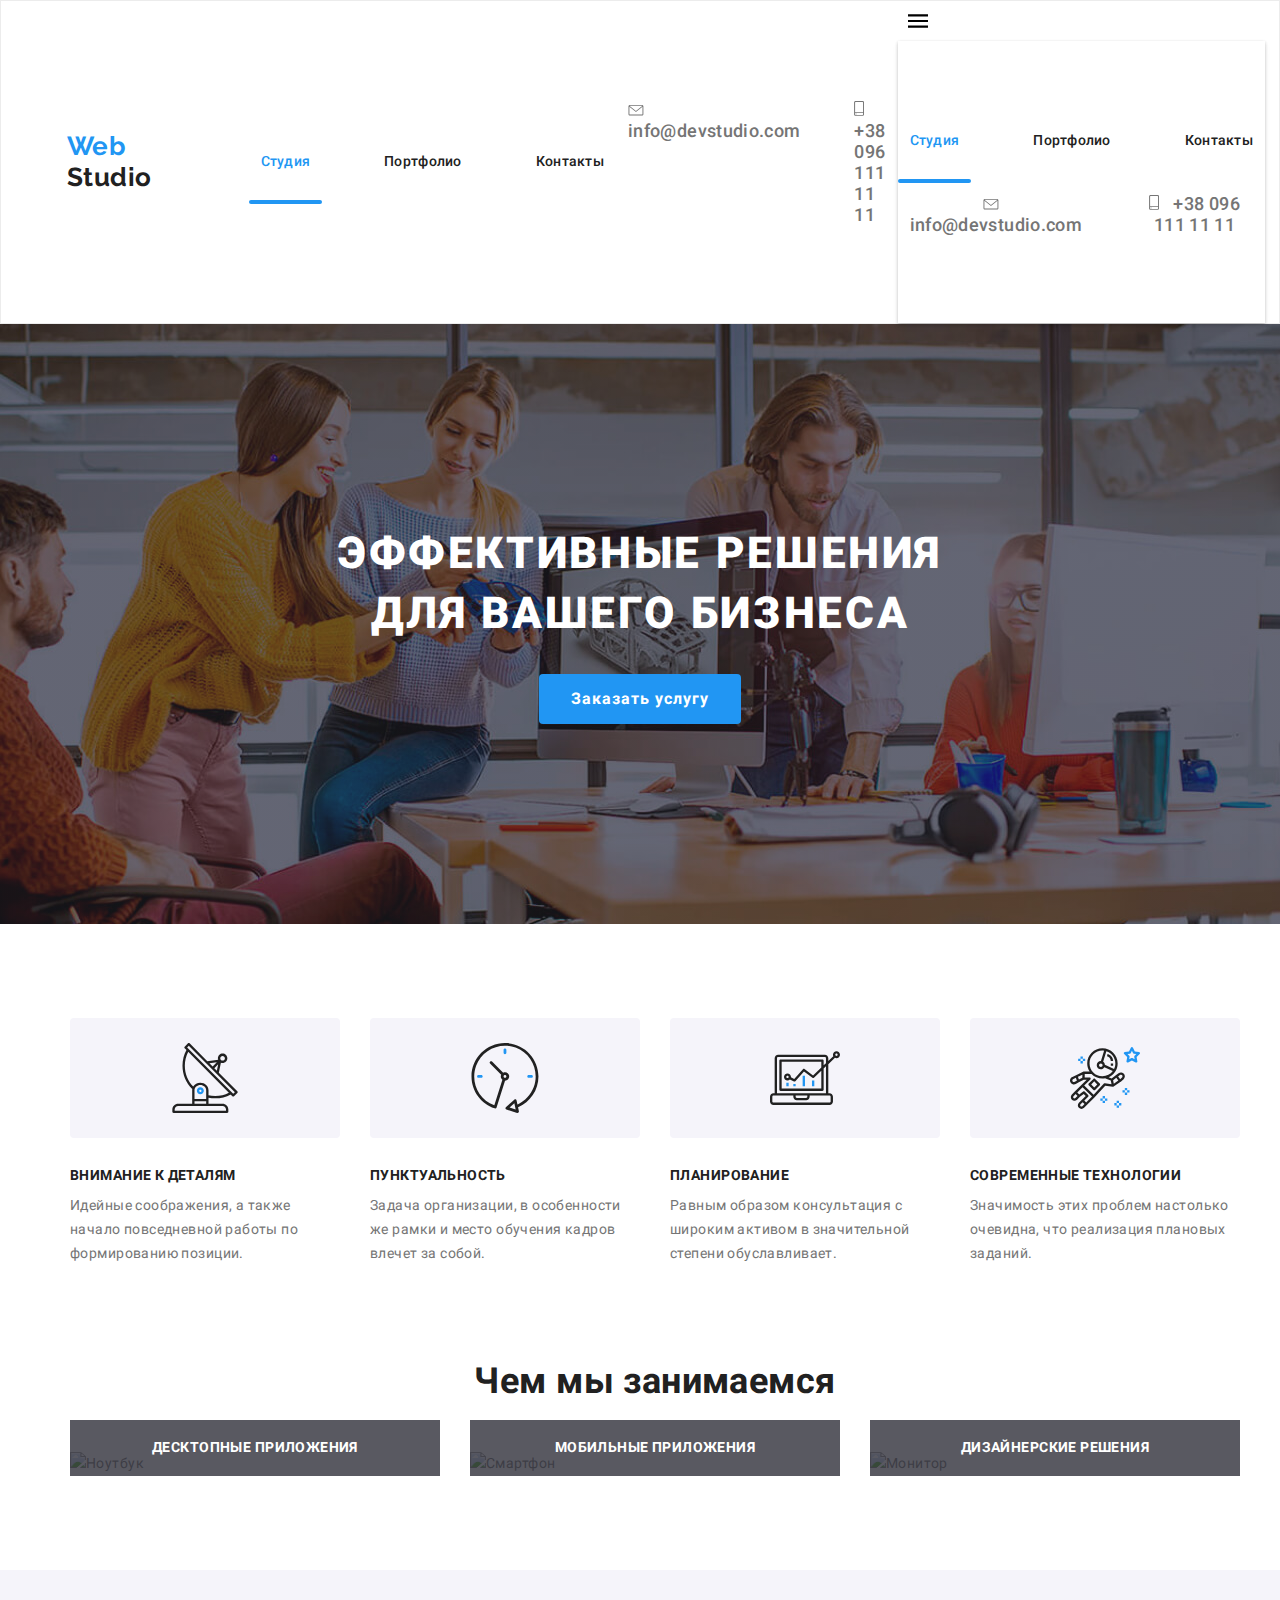
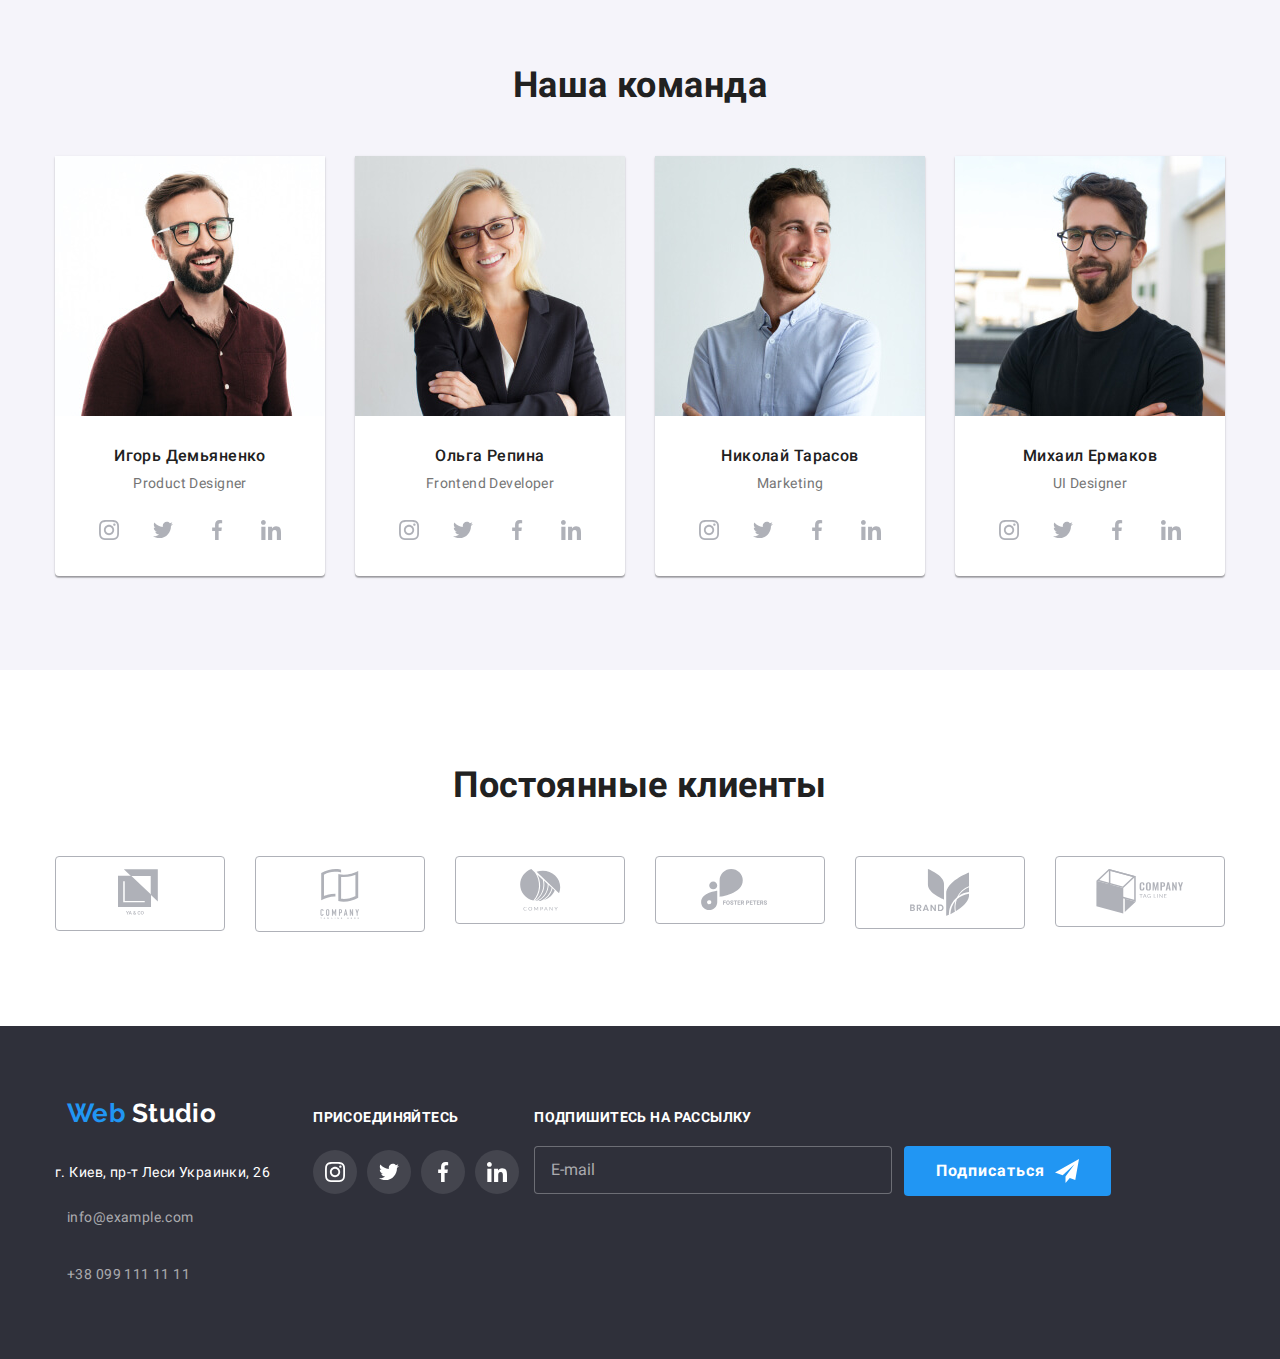
==== commit 2aa393fa: "Hide phone modal menu" ====
--- a/index.html
+++ b/index.html
@@ -59,75 +59,78 @@
             </li>
           </ul>
           <!-- Мобильное меню -->
-
-          <button
-            type="button"
-            class="menu-button animation"
-            aria-expanded="false"
-            aria-controls="menu-container"
-            data-menu-button
-          >
-            <svg
-              width="20"
-              height="20"
-              aria-label="Переключатель мобильного меню"
+          <div class="phone-menu">
+            <button
+              type="button"
+              class="menu-button animation"
+              aria-expanded="false"
+              aria-controls="menu-container"
+              data-menu-button
             >
-              <use
-                class="icon-cross"
-                href="./images/symbol-defs.svg#icon-close_24px"
-              ></use>
-              <use
-                class="icon-menu"
-                href="./images/symbol-defs.svg#icon-menu_24px"
-              ></use>
-            </svg>
-          </button>
-
-          <div class="menu-container" id="menu-container" data-menu>
-            <ul class="site-nav list">
-              <li class="item">
-                <a href="" class="link current site-nav-link animation"
-                  >Студия</a
-                >
-              </li>
-              <li class="item">
-                <a href="./portfolio.html" class="animation">Портфолио</a>
-              </li>
-              <li class="item"><a href="" class="animation">Контакты</a></li>
-            </ul>
-
-            <ul class="list header-contact">
-              <li class="item">
-                <a
-                  href="mailto:info@devstudio.com"
-                  class="header-contact-link flexbox animation"
-                >
-                  <svg
-                    class="header-contact-icon animation"
-                    width="16"
-                    height="11.2"
-                  >
-                    <use href="./images/symbol-defs.svg#icon-envelope"></use>
-                  </svg>
-                  info@devstudio.com
-                </a>
-              </li>
-              <li class="item">
-                <a
-                  href="tel:+380961111111"
-                  class="header-contact-link animation"
-                >
-                  <svg
-                    class="header-contact-icon animation"
-                    width="10"
-                    height="14.94"
-                  >
-                    <use href="./images/symbol-defs.svg#icon-smartphone"></use>
-                  </svg>
-                  +38 096 111 11 11
-                </a>
-              </li>
-            </ul>
+              <svg
+                width="20"
+                height="20"
+                aria-label="Переключатель мобильного меню"
+              >
+                <use
+                  class="icon-cross"
+                  href="./images/symbol-defs.svg#icon-close_24px"
+                ></use>
+                <use
+                  class="icon-menu"
+                  href="./images/symbol-defs.svg#icon-menu_24px"
+                ></use>
+              </svg>
+            </button>
+
+            <div class="menu-container" id="menu-container" data-menu>
+              <ul class="site-nav list">
+                <li class="item">
+                  <a href="" class="link current site-nav-link animation"
+                    >Студия</a
+                  >
+                </li>
+                <li class="item">
+                  <a href="./portfolio.html" class="animation">Портфолио</a>
+                </li>
+                <li class="item"><a href="" class="animation">Контакты</a></li>
+              </ul>
+
+              <ul class="list header-contact">
+                <li class="item">
+                  <a
+                    href="mailto:info@devstudio.com"
+                    class="header-contact-link flexbox animation"
+                  >
+                    <svg
+                      class="header-contact-icon animation"
+                      width="16"
+                      height="11.2"
+                    >
+                      <use href="./images/symbol-defs.svg#icon-envelope"></use>
+                    </svg>
+                    info@devstudio.com
+                  </a>
+                </li>
+                <li class="item">
+                  <a
+                    href="tel:+380961111111"
+                    class="header-contact-link animation"
+                  >
+                    <svg
+                      class="header-contact-icon animation"
+                      width="10"
+                      height="14.94"
+                    >
+                      <use
+                        href="./images/symbol-defs.svg#icon-smartphone"
+                      ></use>
+                    </svg>
+                    +38 096 111 11 11
+                  </a>
+                </li>
+              </ul>
+            </div>
           </div>
         </div>
       </div>
--- a/css/main.min.css
+++ b/css/main.min.css
@@ -1,2 +1,2 @@
-.button,.filtr-button{font-family:inherit;font-size:16px;text-align:center;border-radius:4px}*,::after,::before{-webkit-box-sizing:border-box;box-sizing:border-box}:root{-moz-tab-size:4;-o-tab-size:4;tab-size:4}html{line-height:1.15;-webkit-text-size-adjust:100%}body{margin:0}body{font-family:system-ui, -apple-system, "Segoe UI", Roboto, Helvetica, Arial, sans-serif, "Apple Color Emoji", "Segoe UI Emoji"}hr{height:0}abbr[title]{-webkit-text-decoration:underline dotted;text-decoration:underline dotted}b,strong{font-weight:bolder}code,kbd,pre,samp{font-family:SFMono-Regular, Consolas, "Liberation Mono", Menlo, monospace;font-size:1em}small{font-size:80%}sub,sup{font-size:75%;line-height:0;position:relative;vertical-align:baseline}sub{bottom:-0.25em}sup{top:-0.5em}button,input,optgroup,select,textarea{font-family:inherit;font-size:100%;line-height:1.15;margin:0}button,select{text-transform:none}[type="button"],[type="reset"],[type="submit"],button{-webkit-appearance:button}[type="button"]::-moz-focus-inner,[type="reset"]::-moz-focus-inner,[type="submit"]::-moz-focus-inner,button::-moz-focus-inner{border-style:none;padding:0}[type="button"]:-moz-focusring,[type="reset"]:-moz-focusring,[type="submit"]:-moz-focusring,button:-moz-focusring{outline:1px dotted ButtonText}fieldset{padding:0.35em 0.75em 0.625em}legend{padding:0}progress{vertical-align:baseline}[type="number"]::-webkit-inner-spin-button,[type="number"]::-webkit-outer-spin-button{height:auto}[type="search"]{-webkit-appearance:textfield;outline-offset:-2px}[type="search"]::-webkit-search-decoration{-webkit-appearance:none}::-webkit-file-upload-button{-webkit-appearance:button;font:inherit}summary{display:list-item}@font-face{font-family:"Raleway";src:url("./../fonts/Raleway-Bold.eot");src:local("☺"),url("./../fonts/Raleway-Bold.woff") format("woff"),url("./../fonts/Raleway-Bold.ttf") format("truetype"),url("./../fonts/Raleway-Bold.svg") format("svg");font-weight:700;font-style:normal}@font-face{font-family:"Roboto";src:url("./../fonts/Roboto-Regular.eot");src:local("☺"),url("./../fonts/Roboto-Regular.woff") format("woff"),url("./../fonts/Roboto-Regular.ttf") format("truetype"),url("./../fonts/Roboto-Regular.svg") format("svg");font-weight:400;font-style:normal}@font-face{font-family:"Roboto";src:url("./../fonts/Roboto-Medium.eot");src:local("☺"),url("./../fonts/Roboto-Medium.woff") format("woff"),url("./../fonts/Roboto-Medium.ttf") format("truetype"),url("./../fonts/Roboto-Medium.svg") format("svg");font-weight:500;font-style:normal}@font-face{font-family:"Roboto";src:url("./../fonts/Roboto-Bold.eot");src:local("☺"),url("./../fonts/Roboto-Bold.woff") format("woff"),url("./../fonts/Roboto-Bold.ttf") format("truetype"),url("./../fonts/Roboto-Bold.svg") format("svg");font-weight:700;font-style:normal}@font-face{font-family:"Roboto";src:url("./../fonts/Roboto-Black.eot");src:local("☺"),url("./../fonts/Roboto-Black.woff") format("woff"),url("./../fonts/Roboto-Black.ttf") format("truetype"),url("./../fonts/Roboto-Black.svg") format("svg");font-weight:900;font-style:normal}body{color:#757575;background-color:#fff;font-family:"Roboto";font-weight:400;letter-spacing:0.03em;font-size:14px;line-height:1.71}body.modal-open{overflow:hidden}.details{color:#fff}.list{list-style:none;padding:0;margin:0}header{border:1px solid #ececec}@media (max-width: 767px){header{border:none}}.animation{-webkit-transition-duration:250ms;transition-duration:250ms;-webkit-transition-timing-function:cubic-bezier(0.4, 0, 0.2, 1);transition-timing-function:cubic-bezier(0.4, 0, 0.2, 1)}.flexbox{display:-webkit-box;display:-ms-flexbox;display:flex}.section-title{font-size:36px;line-height:1.17;text-align:center;margin-bottom:50px}@media (max-width: 767px){.section-title{font-size:28px;line-height:1.18;margin-bottom:30px}}img{display:block;max-width:100%;height:auto}b{font-weight:700;line-height:1.14;color:#fff;text-transform:uppercase}.container{margin-right:auto;margin-left:auto;padding-left:15px;padding-right:15px}@media (max-width: 767px){.container{width:480px}}@media (min-width: 768px) and (max-width: 1199px){.container{width:768px}}@media (min-width: 1200px){.container{width:1200px}}.logo{color:#212121;font-family:"Raleway";font-weight:700;font-size:26px;line-height:1.19;text-decoration:none}.logo:hover,.logo:focus{color:#2196f3}.logo-accent{color:#2196f3}.footer-logo{color:#fff;font-family:"Raleway";font-weight:700;font-size:26px;line-height:1.19;text-decoration:none}.footer-logo:hover,.footer-logo:focus{color:#2196f3}@media (min-width: 1200px){.footer-logo{margin-right:85px}.logo{margin-right:85px}}@media (max-width: 767px){.logo,.footer-logo{font-size:24px;line-height:1.17}}.menu-button{display:-webkit-inline-box;display:-ms-inline-flexbox;display:inline-flex;padding:10px;margin:0;border:none;background-color:transparent}@media (min-width: 768px) and (max-width: 1199px){.menu-button{display:none}}.menu-button .icon-cross{display:none}.menu-button.is-open .icon-cross{display:block}.menu-button.is-open .icon-menu{display:none}.menu-button:hover,.menu-button:focus{fill:#2196f3}.menu-container{background-color:#fff;padding-top:60px;padding-bottom:60px;text-align:center;font-size:20px;-webkit-box-shadow:0px 4px 8px rgba(0,0,0,0.04),0px 2px 4px rgba(0,0,0,0.08),0px 1px 3px rgba(0,0,0,0.16);box-shadow:0px 4px 8px rgba(0,0,0,0.04),0px 2px 4px rgba(0,0,0,0.08),0px 1px 3px rgba(0,0,0,0.16)}@media (max-width: 767px){.menu-container{display:none;position:absolute;top:100%;left:0;width:100%;z-index:6}.menu-container.is-open{display:block}}@media (min-width: 768px) and (max-width: 1199px){.menu-container{display:-webkit-box;display:-ms-flexbox;display:flex;-webkit-box-pack:justify;-ms-flex-pack:justify;justify-content:space-between;-webkit-box-flex:1;-ms-flex-positive:1;flex-grow:1}}.main-nav,.header{-webkit-box-align:center;-ms-flex-align:center;align-items:center;display:-webkit-box;display:-ms-flexbox;display:flex}.header{position:relative}@media (max-width: 767px){.header{-webkit-box-pack:justify;-ms-flex-pack:justify;justify-content:space-between;padding-top:16px;padding-bottom:16px}}@media (min-width: 1200px){.site-nav .item:not(:last-child){margin-right:50px}.site-nav a{display:block;padding-top:32px;padding-bottom:32px;font-size:14px;line-height:1.14}}.site-nav{display:-webkit-box;display:-ms-flexbox;display:flex}.site-nav .link.current{color:#2196f3}.site-nav a{color:#212121;font-weight:500;letter-spacing:0.02em;text-decoration:none}.site-nav a:hover,.site-nav a:focus{color:#2196f3}@media (max-width: 767px){.site-nav{display:none}.menu-container .site-nav{margin-right:auto;display:block}.site-nav a{font-size:18px;line-height:1.33}.site-nav .item{margin-bottom:40px}.site-nav .item:last-child{margin-bottom:60px}}.site-nav-link{position:relative}.site-nav-link::after{content:" ";position:absolute;left:0;bottom:-2px;display:block;width:100%;height:4px;background-color:#2196f3;border-radius:2px}@media (max-width: 767px){.site-nav-link::after{bottom:-8px}}@media (min-width: 1200px){.header-contact-link{display:-webkit-box;display:-ms-flexbox;display:flex}.header-contact .item+.item{margin-left:30px}.header-contact{display:-webkit-box;display:-ms-flexbox;display:flex;margin-left:auto}.header-contact a{line-height:1.14}}.header-contact{font-weight:500;font-style:normal}.header-contact a{color:#757575;text-decoration:none;letter-spacing:0.02em;-webkit-box-align:center;-ms-flex-align:center;align-items:center}.header-contact>.item a{-webkit-box-align:center;-ms-flex-align:center;align-items:center}.header-contact>.item img{margin-right:10px}@media (max-width: 767px){.header-contact{display:none;text-align:center}.menu-container .header-contact{display:inline-block}}.header-contact a{font-size:18px;line-height:1.17;display:block}.header-contact .item{margin-bottom:16px}.header-contact .item:last-child{margin-bottom:0}.header-contact-icon{margin-right:10px;fill:#757575}.header-contact-link:hover .header-contact-icon,.header-contact-link:focus .header-contact-icon{fill:#2196f3}.contact-img .header-contact .item a{color:#757575;text-decoration:none;letter-spacing:0.02em;line-height:1.14}.header-contact-link:hover,.header-contact-link:focus{color:#2196f3}.button{color:#212121;background-color:#fff;font-weight:700;line-height:1.87;letter-spacing:0.06em;display:-webkit-inline-box;display:-ms-inline-flexbox;display:inline-flex;-webkit-box-align:center;-ms-flex-align:center;align-items:center}.button:hover,.button:focus{color:#fff;background-color:#2196f3}.button.primary{background-color:#2196f3;color:#fff;text-decoration:none;padding:10px 32px;min-width:200px;border:none}.button.primary.submit{-webkit-box-shadow:0px 1px 3px rgba(0,0,0,0.12),0px 1px 1px rgba(0,0,0,0.14),0px 2px 1px rgba(0,0,0,0.2);box-shadow:0px 1px 3px rgba(0,0,0,0.12),0px 1px 1px rgba(0,0,0,0.14),0px 2px 1px rgba(0,0,0,0.2);padding:10px 50px;margin-left:auto;margin-right:auto}.button.primary .footer-button{padding-left:28px;padding-right:28px}.filtr-button{background-color:#f5f4fa;color:#212121;font-weight:500;line-height:1.62;letter-spacing:0.03em;padding:6px 22px;border:none}.filtr-button:hover,.filtr-button:focus{-webkit-box-shadow:0px 3px 1px rgba(0,0,0,0.1),0px 1px 2px rgba(0,0,0,0.08),0px 2px 2px rgba(0,0,0,0.12);box-shadow:0px 3px 1px rgba(0,0,0,0.1),0px 1px 2px rgba(0,0,0,0.08),0px 2px 2px rgba(0,0,0,0.12);color:#fff;background-color:#2196f3}.hero{text-align:center;max-width:1600px;width:100%;margin-left:auto;margin-right:auto;background-color:#2f303a;background-image:-webkit-gradient(linear, left top, right top, from(rgba(47,48,58,0.4)), to(rgba(47,48,58,0.4))),url(../../images/optimaze/herodesktop.jpg);background-image:linear-gradient(to right, rgba(47,48,58,0.4), rgba(47,48,58,0.4)),url(../../images/optimaze/herodesktop.jpg);background-repeat:no-repeat;background-position:center}@media (max-width: 767px){.hero{height:400px;padding-top:118px;padding-bottom:118px;background-image:-webkit-gradient(linear, left top, right top, from(rgba(47,48,58,0.4)), to(rgba(47,48,58,0.4))),url(../../images/optimaze/herophone.jpg);background-image:linear-gradient(to right, rgba(47,48,58,0.4), rgba(47,48,58,0.4)),url(../../images/optimaze/herophone.jpg)}}@media screen and (max-width: 767px) and (min-device-pixel-ratio: 2), screen and (max-width: 767px) and (-webkit-min-device-pixel-ratio: 2), screen and (max-width: 767px) and (min-resolution: 192dpi), screen and (max-width: 767px) and (min-resolution: 2dppx){.hero{background-image:url(./../images/optimaze/herophone2@.jpg)}}@media (min-width: 1200px){.hero{height:600px;padding-top:200px;padding-bottom:200px;background-image:-webkit-gradient(linear, left top, right top, from(rgba(47,48,58,0.4)), to(rgba(47,48,58,0.4))),url(../../images/optimaze/herodesktop.jpg);background-image:linear-gradient(to right, rgba(47,48,58,0.4), rgba(47,48,58,0.4)),url(../../images/optimaze/herodesktop.jpg)}}@media screen and (min-width: 1200px) and (min-device-pixel-ratio: 2), screen and (min-width: 1200px) and (-webkit-min-device-pixel-ratio: 2), screen and (min-width: 1200px) and (min-resolution: 192dpi), screen and (min-width: 1200px) and (min-resolution: 2dppx){.hero{background-image:url(./../images/optimaze/herodesktop2@.jpg)}}@media (min-width: 768px) and (max-width: 1199px){.hero{height:400px;padding-top:118px;padding-bottom:118px;background-image:-webkit-gradient(linear, left top, right top, from(rgba(47,48,58,0.4)), to(rgba(47,48,58,0.4))),url(../../images/optimaze/herotablet.jpg);background-image:linear-gradient(to right, rgba(47,48,58,0.4), rgba(47,48,58,0.4)),url(../../images/optimaze/herotablet.jpg)}}@media screen and (min-width: 768px) and (max-width: 1199px) and (min-device-pixel-ratio: 2), screen and (min-width: 768px) and (max-width: 1199px) and (-webkit-min-device-pixel-ratio: 2), screen and (min-width: 768px) and (max-width: 1199px) and (min-resolution: 192dpi), screen and (min-width: 768px) and (max-width: 1199px) and (min-resolution: 2dppx){.hero{background-image:url(./../images/optimaze/herotablet2@.jpg)}}.hero-title{color:#fff;font-weight:900;font-size:44px;line-height:1.36;letter-spacing:0.06em;text-transform:uppercase;margin-top:0;margin-bottom:30px}.hero-title+a{-webkit-box-align:center;-ms-flex-align:center;align-items:center}@media (max-width: 767px){.hero-title{font-size:25px;line-height:1.62}}.advantages{padding-top:94px;padding-bottom:94px}@media (max-width: 767px){.advantages{padding-top:60px;padding-bottom:60px}}.advantages-list{display:-webkit-box;display:-ms-flexbox;display:flex}@media (max-width: 767px){.advantages-list{display:block}.advantages-item{display:block;margin-bottom:30px}.advantages-item:nth-child(4n){margin-bottom:0}.advantages-list>h3{text-align:center}.advantages-title{text-align:center}}.section-title,.advantages-title,.item-title{color:#212121;font-weight:700;margin-top:0}.item-title,.advantages-title{line-height:1.14;font-size:14px;text-transform:uppercase;margin-bottom:10px}.advantages-item>.advantages-title{margin-top:30px}.accurate{margin-top:0;margin-bottom:0}@media (min-width: 1200px){.advantages-item{width:calc((100% - 90px) / 4);margin-right:30px}.advantages-item:nth-child(4n){margin-right:0}}.advantages-description{text-align:left;margin:0}.advantages-icon{background-color:#f5f4fa;border-radius:4px}@media (min-width: 1200px){.advantages-icon{display:-webkit-inline-box;display:-ms-inline-flexbox;display:inline-flex;-webkit-box-align:center;-ms-flex-align:center;align-items:center;-webkit-box-pack:center;-ms-flex-pack:center;justify-content:center;height:120px;width:270px}}@media (max-width: 767px){.advantages-icon{display:block;max-width:100%;text-align:center;padding-top:25px;padding-bottom:18px}}.what-doing{padding-bottom:94px}@media (max-width: 767px){.what-doing{display:none}}.what-doing-list{display:-webkit-box;display:-ms-flexbox;display:flex}.what-doing-item{width:calc((100% - 60px) / 3);margin-right:30px}.what-doing-item:nth-child(3n){margin-right:0}.doing-box{position:relative}.what-doing-title{position:absolute;bottom:0;left:0;width:100%;background-color:rgba(47,48,58,0.8);padding-top:20px;padding-bottom:20px}.what-doing-list>.what-doing-item h3{text-align:center;color:#fff}.team{background-color:#f5f4fa;padding-top:94px;padding-bottom:94px}@media (max-width: 767px){.team{padding-top:60px;padding-bottom:60px}.members{padding-bottom:24px;margin-bottom:30px}.members:nth-child(4n){margin-bottom:0}}.members-list{display:-webkit-box;display:-ms-flexbox;display:flex}@media (max-width: 767px){.members-list{display:block}}.element-title{color:#212121;font-weight:500;font-size:16px;line-height:1.19;margin-top:30px;margin-bottom:10px}.description{line-height:1.19;margin-top:0;margin-bottom:16px}@media (min-width: 1200px){.members{width:calc((100% - 90px) / 4);margin-right:30px}.members:nth-child(4n){margin-right:o}}.members{background-color:#fff;-webkit-box-shadow:0px 1px 3px rgba(0,0,0,0.12),0px 1px 1px rgba(0,0,0,0.14),0px 2px 1px rgba(0,0,0,0.2);box-shadow:0px 1px 3px rgba(0,0,0,0.12),0px 1px 1px rgba(0,0,0,0.14),0px 2px 1px rgba(0,0,0,0.2);border-radius:0px 0px 4px 4px}.members-list>.members h3,p{text-align:center}.social-list{display:-webkit-box;display:-ms-flexbox;display:flex;-webkit-box-align:center;-ms-flex-align:center;align-items:center;-webkit-box-pack:center;-ms-flex-pack:center;justify-content:center}.social-item{margin-right:10px}.social-item:not(:last-child){margin-right:10px}@media (min-width: 1200px){.social-item{width:calc((100% - 94px) / 4);margin-bottom:24px}.social-item:first-of-type{margin-left:32px}.social-item:nth-child(4n){margin-right:32px}a{display:block;padding:12px}}.social-icons-link{display:-webkit-inline-box;display:-ms-inline-flexbox;display:inline-flex;-webkit-box-align:center;-ms-flex-align:center;align-items:center;-webkit-box-pack:center;-ms-flex-pack:center;justify-content:center;align-items:center;justify-content:center;border-radius:50%;height:44px;width:44px;background-color:#fff}.social-icons-link:hover,.social-icons-link:focus{background-color:#2196f3}.social-icon{fill:#afb1b8}.social-icons-link:hover .social-icon,.social-icons-link:focus .social-icon{fill:#fff}@media (min-width: 1200px){.footer-social-item{width:calc((100% - 30px) / 4);margin-top:20px}.footer-social-item:nth-child(4n){margin-right:0}}.footer-social-item{display:-webkit-inline-box;display:-ms-inline-flexbox;display:inline-flex;height:44px;width:44px;margin-right:10px;border-radius:50%;background-size:20px;background-position:center;background-repeat:no-repeat;background-color:rgba(255,255,255,0.1)}.footer-social-item:hover,.footer-social-item:focus{background-color:#2196f3}.footer-social-item a{padding:12px;display:block}.footer-social-icon{fill:#fff}.sent-icon{margin-left:10px}.footer-social-list{display:-webkit-box;display:-ms-flexbox;display:flex;-webkit-box-pack:center;-ms-flex-pack:center;justify-content:center}@media (max-width: 767px){.footer-social-list{margin-top:20px;margin-bottom:60px}}@media (max-width: 767px){.clients{margin-top:60px;margin-bottom:60px}.clients-logo:nth-child(2n){margin-left:30px}.clients-logo{display:-webkit-box;display:-ms-flexbox;display:flex;-webkit-box-pack:center;-ms-flex-pack:center;justify-content:center;-webkit-box-align:center;-ms-flex-align:center;align-items:center;border:1px solid #afb1b8;border-radius:4px;-webkit-box-sizing:border-box;box-sizing:border-box;height:90px;width:calc((100% - 30px) / 2);margin-top:30px}.clients-logo:nth-last-of-type(5){margin-top:0}.clients-logo:nth-last-of-type(6){margin-top:0}}.clients-list{display:-webkit-box;display:-ms-flexbox;display:flex}@media (max-width: 767px){.clients-list{-ms-flex-wrap:wrap;flex-wrap:wrap;-ms-flex-pack:distribute;justify-content:space-around}}.clients-icon{fill:#afb1b8}.clients-item:hover .clients-icon,.clients-item:focus .clients-icon{fill:#2196f3}@media (min-width: 1200px){.clients-item{display:-webkit-inline-box;display:-ms-inline-flexbox;display:inline-flex;-webkit-box-align:center;-ms-flex-align:center;align-items:center;-webkit-box-pack:center;-ms-flex-pack:center;justify-content:center;border:1px solid #afb1b8;-webkit-box-sizing:border-box;box-sizing:border-box;border-radius:4px}.clients-item:hover,.clients-item:focus{border-color:#2196f3}.clients{margin-top:94px;margin-bottom:94px}.clients-item{width:170px}.clients-logo{width:calc((100% - 5 * 30px) / 6);margin-left:30px}.clients-logo:nth-last-of-type(6n){margin-left:0}.clients-list{-webkit-box-pack:center;-ms-flex-pack:center;justify-content:center}}.footer-contact .adress{font-weight:400;color:#fff;font-style:normal;margin-top:20px;margin-left:0;text-align:start}.footer-contact a{text-decoration:none;font-style:normal;color:rgba(255,255,255,0.6)}.footer-contact a:hover,.footer-contact a:focus{color:#2196f3}@media (min-width: 1200px){.adress{margin-bottom:9px}.footer-contact{margin-bottom:9px}.footer-contact:last-child{margin-bottom:0}}@media (max-width: 767px){.footer-contact{text-align:center}.footer-contact .adress{text-align:center}.adress{margin-bottom:8px}.footer-contact{margin-bottom:8px}.footer-contact:last-child{margin-bottom:60px}}footer{background-color:#2f303a;padding-top:60px;padding-bottom:60px}@media (max-width: 767px){.footer{display:block;text-align:center}.third-block{display:inline-block;margin:0;width:100%}.second-block b{text-align:center}}.clients-list .second-block{margin-left:70px;margin-top:12px;margin-right:70px}.clients-list .second-block b{display:block}@media (min-width: 1200px){.third-block{width:calc(50% - 15px);margin-left:15px;margin-top:12px;-webkit-box-pack:justify;-ms-flex-pack:justify;justify-content:space-between}.third-block b{display:block;margin-bottom:20px}.footer{display:-webkit-box;display:-ms-flexbox;display:flex;-webkit-box-align:baseline;-ms-flex-align:baseline;align-items:baseline}.footer-form{display:-webkit-box;display:-ms-flexbox;display:flex}.footer-input{margin-right:12px;width:358px}}.footer-input{border:0.5px solid rgba(255,255,255,0.3);border-radius:4px;background-color:#2f303a;padding:15px 16px;color:#fff}.footer-input:focus{border:1px solid #2196f3;outline:#2196f3}.footer-input::-webkit-input-placeholder{font-size:16px;line-height:1.25;color:rgba(255,255,255,0.6)}.footer-input:-ms-input-placeholder{font-size:16px;line-height:1.25;color:rgba(255,255,255,0.6)}.footer-input::-ms-input-placeholder{font-size:16px;line-height:1.25;color:rgba(255,255,255,0.6)}.footer-input::placeholder{font-size:16px;line-height:1.25;color:rgba(255,255,255,0.6)}@media (max-width: 767px){.footer-input{width:100%;max-width:450px;margin-bottom:20px;margin-top:20px}}.form-field{position:relative;margin-bottom:10px;display:-webkit-box;display:-ms-flexbox;display:flex;-webkit-box-orient:vertical;-webkit-box-direction:normal;-ms-flex-direction:column;flex-direction:column}@media (max-width: 767px){.form-field{text-align:left;font-size:12px;line-height:1.17}}.form-field a{color:#2196f3}.comment{margin-bottom:20px}.form-checkbox{padding-left:11px;padding-right:11px;-webkit-box-align:center;-ms-flex-align:center;align-items:center;margin-bottom:30px}@media (max-width: 767px){.form-checkbox{padding:0}}.form-input{width:100%;margin:0;border-radius:4px;border:1px solid rgba(33,33,33,0.2);padding:11px 42px;color:#757575}.form-input:focus{border:1px solid #2196f3;outline:#2196f3}.form-input.comment{padding:16px}.modal-icon{position:absolute;top:70%;left:12px;-webkit-transform:translateY(-50%);transform:translateY(-50%);display:inline-block}.form-label{font-size:12px;letter-spacing:0.01em;line-height:1.16;font-style:normal;font-weight:normal;margin-bottom:4px}.form-input:focus ~ .modal-icon{fill:#2196f3}.checkbox{position:absolute;width:1px;height:1px;margin:-1px;border:0;padding:0;clip:rect(0 0 0 0);overflow:hidden}.checkbox-icon{display:inline-block;width:15px;height:15px;border:2px solid #212121;border-radius:4px}.checkbox:checked+.checkbox-icon{border-color:#2196f3;background-color:#2196f3;background-image:url(./../../images/icon/check.svg);background-size:contain;background-origin:border-box}.backdrop{position:fixed;top:0;left:0;right:0;bottom:0;overflow-y:scroll;background-color:rgba(0,0,0,0.2);z-index:100;opacity:1;-webkit-transition-property:opacity;transition-property:opacity}.modal{position:absolute;top:50%;left:50%;padding:40px;width:100%;width:528px;height:581px;background-color:#fff;border-radius:4px;-webkit-transform:translate(-50%, -50%) scale(1);transform:translate(-50%, -50%) scale(1);opacity:1;-webkit-transition-property:-webkit-transform;transition-property:-webkit-transform;transition-property:transform;transition-property:transform, -webkit-transform}.modal b{color:#212121;font-size:20px;text-align:center;font-weight:bold;line-height:1.15;text-transform:none;margin-bottom:12px}.backdrop.is-hidden .modal{-webkit-transform:translate(-50%, -50%) scale(0.8);transform:translate(-50%, -50%) scale(0.8)}@media (max-width: 767px){.modal{max-width:450px;text-align:center}.modal b{font-size:20px;line-height:1.17;letter-spacing:0.01em}}.btn-close{position:absolute;display:block;top:8px;right:8px;width:30px;height:30px;border:1px solid rgba(0,0,0,0.1);border-radius:50%;background-color:#fff;padding:1px 6px}.btn-close:focus,.btn-close:hover{fill:#2196f3;background-color:#fff;outline:#2196f3}.close-icon{display:inline-block;margin-left:auto;margin-right:auto}.backdrop.is-hidden{visibility:hidden;pointer-events:none;opacity:0}textarea{resize:none}
+.button,.filtr-button{font-family:inherit;font-size:16px;text-align:center;border-radius:4px}*,::after,::before{-webkit-box-sizing:border-box;box-sizing:border-box}:root{-moz-tab-size:4;-o-tab-size:4;tab-size:4}html{line-height:1.15;-webkit-text-size-adjust:100%}body{margin:0}body{font-family:system-ui, -apple-system, "Segoe UI", Roboto, Helvetica, Arial, sans-serif, "Apple Color Emoji", "Segoe UI Emoji"}hr{height:0}abbr[title]{-webkit-text-decoration:underline dotted;text-decoration:underline dotted}b,strong{font-weight:bolder}code,kbd,pre,samp{font-family:SFMono-Regular, Consolas, "Liberation Mono", Menlo, monospace;font-size:1em}small{font-size:80%}sub,sup{font-size:75%;line-height:0;position:relative;vertical-align:baseline}sub{bottom:-0.25em}sup{top:-0.5em}button,input,optgroup,select,textarea{font-family:inherit;font-size:100%;line-height:1.15;margin:0}button,select{text-transform:none}[type="button"],[type="reset"],[type="submit"],button{-webkit-appearance:button}[type="button"]::-moz-focus-inner,[type="reset"]::-moz-focus-inner,[type="submit"]::-moz-focus-inner,button::-moz-focus-inner{border-style:none;padding:0}[type="button"]:-moz-focusring,[type="reset"]:-moz-focusring,[type="submit"]:-moz-focusring,button:-moz-focusring{outline:1px dotted ButtonText}fieldset{padding:0.35em 0.75em 0.625em}legend{padding:0}progress{vertical-align:baseline}[type="number"]::-webkit-inner-spin-button,[type="number"]::-webkit-outer-spin-button{height:auto}[type="search"]{-webkit-appearance:textfield;outline-offset:-2px}[type="search"]::-webkit-search-decoration{-webkit-appearance:none}::-webkit-file-upload-button{-webkit-appearance:button;font:inherit}summary{display:list-item}@font-face{font-family:"Raleway";src:url("./../fonts/Raleway-Bold.eot");src:local("☺"),url("./../fonts/Raleway-Bold.woff") format("woff"),url("./../fonts/Raleway-Bold.ttf") format("truetype"),url("./../fonts/Raleway-Bold.svg") format("svg");font-weight:700;font-style:normal}@font-face{font-family:"Roboto";src:url("./../fonts/Roboto-Regular.eot");src:local("☺"),url("./../fonts/Roboto-Regular.woff") format("woff"),url("./../fonts/Roboto-Regular.ttf") format("truetype"),url("./../fonts/Roboto-Regular.svg") format("svg");font-weight:400;font-style:normal}@font-face{font-family:"Roboto";src:url("./../fonts/Roboto-Medium.eot");src:local("☺"),url("./../fonts/Roboto-Medium.woff") format("woff"),url("./../fonts/Roboto-Medium.ttf") format("truetype"),url("./../fonts/Roboto-Medium.svg") format("svg");font-weight:500;font-style:normal}@font-face{font-family:"Roboto";src:url("./../fonts/Roboto-Bold.eot");src:local("☺"),url("./../fonts/Roboto-Bold.woff") format("woff"),url("./../fonts/Roboto-Bold.ttf") format("truetype"),url("./../fonts/Roboto-Bold.svg") format("svg");font-weight:700;font-style:normal}@font-face{font-family:"Roboto";src:url("./../fonts/Roboto-Black.eot");src:local("☺"),url("./../fonts/Roboto-Black.woff") format("woff"),url("./../fonts/Roboto-Black.ttf") format("truetype"),url("./../fonts/Roboto-Black.svg") format("svg");font-weight:900;font-style:normal}body{color:#757575;background-color:#fff;font-family:"Roboto";font-weight:400;letter-spacing:0.03em;font-size:14px;line-height:1.71}body.modal-open{overflow:hidden}.details{color:#fff}.list{list-style:none;padding:0;margin:0}header{border:1px solid #ececec}@media (max-width: 767px){header{border:none}}.animation{-webkit-transition-duration:250ms;transition-duration:250ms;-webkit-transition-timing-function:cubic-bezier(0.4, 0, 0.2, 1);transition-timing-function:cubic-bezier(0.4, 0, 0.2, 1)}.flexbox{display:-webkit-box;display:-ms-flexbox;display:flex}.section-title{font-size:36px;line-height:1.17;text-align:center;margin-bottom:50px}@media (max-width: 767px){.section-title{font-size:28px;line-height:1.18;margin-bottom:30px}}img{display:block;max-width:100%;height:auto}b{font-weight:700;line-height:1.14;color:#fff;text-transform:uppercase}.container{margin-right:auto;margin-left:auto;padding-left:15px;padding-right:15px}@media (max-width: 767px){.container{width:480px}}@media (min-width: 768px) and (max-width: 1199px){.container{width:768px}}@media (min-width: 1200px){.container{width:1200px}}.logo{color:#212121;font-family:"Raleway";font-weight:700;font-size:26px;line-height:1.19;text-decoration:none}.logo:hover,.logo:focus{color:#2196f3}.logo-accent{color:#2196f3}.footer-logo{color:#fff;font-family:"Raleway";font-weight:700;font-size:26px;line-height:1.19;text-decoration:none}.footer-logo:hover,.footer-logo:focus{color:#2196f3}@media (min-width: 1200px){.footer-logo{margin-right:85px}.logo{margin-right:85px}}@media (max-width: 767px){.logo,.footer-logo{font-size:24px;line-height:1.17}}@media (min-width: 768px) and (max-width: 1199px){.phone-menu{display:none}}.menu-button{display:-webkit-inline-box;display:-ms-inline-flexbox;display:inline-flex;padding:10px;margin:0;border:none;background-color:transparent}.menu-button .icon-cross{display:none}.menu-button.is-open .icon-cross{display:block}.menu-button.is-open .icon-menu{display:none}.menu-button:hover,.menu-button:focus{fill:#2196f3}.menu-container{background-color:#fff;padding-top:60px;padding-bottom:60px;text-align:center;font-size:20px;-webkit-box-shadow:0px 4px 8px rgba(0,0,0,0.04),0px 2px 4px rgba(0,0,0,0.08),0px 1px 3px rgba(0,0,0,0.16);box-shadow:0px 4px 8px rgba(0,0,0,0.04),0px 2px 4px rgba(0,0,0,0.08),0px 1px 3px rgba(0,0,0,0.16)}@media (max-width: 767px){.menu-container{display:none;position:absolute;top:100%;left:0;width:100%;z-index:6}.menu-container.is-open{display:block}}.main-nav,.header{-webkit-box-align:center;-ms-flex-align:center;align-items:center;display:-webkit-box;display:-ms-flexbox;display:flex}.header{position:relative}@media (max-width: 767px){.header{-webkit-box-pack:justify;-ms-flex-pack:justify;justify-content:space-between;padding-top:16px;padding-bottom:16px}}@media (min-width: 1200px){.site-nav .item:not(:last-child){margin-right:50px}.site-nav a{display:block;padding-top:32px;padding-bottom:32px;font-size:14px;line-height:1.14}}.site-nav{display:-webkit-box;display:-ms-flexbox;display:flex}.site-nav .link.current{color:#2196f3}.site-nav a{color:#212121;font-weight:500;letter-spacing:0.02em;text-decoration:none}.site-nav a:hover,.site-nav a:focus{color:#2196f3}@media (max-width: 767px){.site-nav{display:none}.menu-container .site-nav{margin-right:auto;display:block}.site-nav a{font-size:18px;line-height:1.33}.site-nav .item{margin-bottom:40px}.site-nav .item:last-child{margin-bottom:60px}}.site-nav-link{position:relative}.site-nav-link::after{content:" ";position:absolute;left:0;bottom:-2px;display:block;width:100%;height:4px;background-color:#2196f3;border-radius:2px}@media (max-width: 767px){.site-nav-link::after{bottom:-8px}}@media (min-width: 1200px){.header-contact-link{display:-webkit-box;display:-ms-flexbox;display:flex}.header-contact .item+.item{margin-left:30px}.header-contact{display:-webkit-box;display:-ms-flexbox;display:flex;margin-left:auto}.header-contact a{line-height:1.14}}.header-contact{font-weight:500;font-style:normal}.header-contact a{color:#757575;text-decoration:none;letter-spacing:0.02em;-webkit-box-align:center;-ms-flex-align:center;align-items:center}.header-contact>.item a{-webkit-box-align:center;-ms-flex-align:center;align-items:center}.header-contact>.item img{margin-right:10px}@media (max-width: 767px){.header-contact{display:none;text-align:center}.menu-container .header-contact{display:inline-block}}.header-contact a{font-size:18px;line-height:1.17;display:block}.header-contact .item{margin-bottom:16px}.header-contact .item:last-child{margin-bottom:0}.header-contact-icon{margin-right:10px;fill:#757575}.header-contact-link:hover .header-contact-icon,.header-contact-link:focus .header-contact-icon{fill:#2196f3}.contact-img .header-contact .item a{color:#757575;text-decoration:none;letter-spacing:0.02em;line-height:1.14}.header-contact-link:hover,.header-contact-link:focus{color:#2196f3}.button{color:#212121;background-color:#fff;font-weight:700;line-height:1.87;letter-spacing:0.06em;display:-webkit-inline-box;display:-ms-inline-flexbox;display:inline-flex;-webkit-box-align:center;-ms-flex-align:center;align-items:center}.button:hover,.button:focus{color:#fff;background-color:#2196f3}.button.primary{background-color:#2196f3;color:#fff;text-decoration:none;padding:10px 32px;min-width:200px;border:none}.button.primary.submit{-webkit-box-shadow:0px 1px 3px rgba(0,0,0,0.12),0px 1px 1px rgba(0,0,0,0.14),0px 2px 1px rgba(0,0,0,0.2);box-shadow:0px 1px 3px rgba(0,0,0,0.12),0px 1px 1px rgba(0,0,0,0.14),0px 2px 1px rgba(0,0,0,0.2);padding:10px 50px;margin-left:auto;margin-right:auto}.button.primary .footer-button{padding-left:28px;padding-right:28px}.filtr-button{background-color:#f5f4fa;color:#212121;font-weight:500;line-height:1.62;letter-spacing:0.03em;padding:6px 22px;border:none}.filtr-button:hover,.filtr-button:focus{-webkit-box-shadow:0px 3px 1px rgba(0,0,0,0.1),0px 1px 2px rgba(0,0,0,0.08),0px 2px 2px rgba(0,0,0,0.12);box-shadow:0px 3px 1px rgba(0,0,0,0.1),0px 1px 2px rgba(0,0,0,0.08),0px 2px 2px rgba(0,0,0,0.12);color:#fff;background-color:#2196f3}.hero{text-align:center;max-width:1600px;width:100%;margin-left:auto;margin-right:auto;background-color:#2f303a;background-image:-webkit-gradient(linear, left top, right top, from(rgba(47,48,58,0.4)), to(rgba(47,48,58,0.4))),url(../../images/optimaze/herodesktop.jpg);background-image:linear-gradient(to right, rgba(47,48,58,0.4), rgba(47,48,58,0.4)),url(../../images/optimaze/herodesktop.jpg);background-repeat:no-repeat;background-position:center}@media (max-width: 767px){.hero{height:400px;padding-top:118px;padding-bottom:118px;background-image:-webkit-gradient(linear, left top, right top, from(rgba(47,48,58,0.4)), to(rgba(47,48,58,0.4))),url(../../images/optimaze/herophone.jpg);background-image:linear-gradient(to right, rgba(47,48,58,0.4), rgba(47,48,58,0.4)),url(../../images/optimaze/herophone.jpg)}}@media screen and (max-width: 767px) and (min-device-pixel-ratio: 2), screen and (max-width: 767px) and (-webkit-min-device-pixel-ratio: 2), screen and (max-width: 767px) and (min-resolution: 192dpi), screen and (max-width: 767px) and (min-resolution: 2dppx){.hero{background-image:url(./../images/optimaze/herophone2@.jpg)}}@media (min-width: 1200px){.hero{height:600px;padding-top:200px;padding-bottom:200px;background-image:-webkit-gradient(linear, left top, right top, from(rgba(47,48,58,0.4)), to(rgba(47,48,58,0.4))),url(../../images/optimaze/herodesktop.jpg);background-image:linear-gradient(to right, rgba(47,48,58,0.4), rgba(47,48,58,0.4)),url(../../images/optimaze/herodesktop.jpg)}}@media screen and (min-width: 1200px) and (min-device-pixel-ratio: 2), screen and (min-width: 1200px) and (-webkit-min-device-pixel-ratio: 2), screen and (min-width: 1200px) and (min-resolution: 192dpi), screen and (min-width: 1200px) and (min-resolution: 2dppx){.hero{background-image:url(./../images/optimaze/herodesktop2@.jpg)}}@media (min-width: 768px) and (max-width: 1199px){.hero{height:400px;padding-top:118px;padding-bottom:118px;background-image:-webkit-gradient(linear, left top, right top, from(rgba(47,48,58,0.4)), to(rgba(47,48,58,0.4))),url(../../images/optimaze/herotablet.jpg);background-image:linear-gradient(to right, rgba(47,48,58,0.4), rgba(47,48,58,0.4)),url(../../images/optimaze/herotablet.jpg)}}@media screen and (min-width: 768px) and (max-width: 1199px) and (min-device-pixel-ratio: 2), screen and (min-width: 768px) and (max-width: 1199px) and (-webkit-min-device-pixel-ratio: 2), screen and (min-width: 768px) and (max-width: 1199px) and (min-resolution: 192dpi), screen and (min-width: 768px) and (max-width: 1199px) and (min-resolution: 2dppx){.hero{background-image:url(./../images/optimaze/herotablet2@.jpg)}}.hero-title{color:#fff;font-weight:900;font-size:44px;line-height:1.36;letter-spacing:0.06em;text-transform:uppercase;margin-top:0;margin-bottom:30px}.hero-title+a{-webkit-box-align:center;-ms-flex-align:center;align-items:center}@media (max-width: 767px){.hero-title{font-size:25px;line-height:1.62}}.advantages{padding-top:94px;padding-bottom:94px}@media (max-width: 767px){.advantages{padding-top:60px;padding-bottom:60px}}.advantages-list{display:-webkit-box;display:-ms-flexbox;display:flex}@media (max-width: 767px){.advantages-list{display:block}.advantages-item{display:block;margin-bottom:30px}.advantages-item:nth-child(4n){margin-bottom:0}.advantages-list>h3{text-align:center}.advantages-title{text-align:center}}.section-title,.advantages-title,.item-title{color:#212121;font-weight:700;margin-top:0}.item-title,.advantages-title{line-height:1.14;font-size:14px;text-transform:uppercase;margin-bottom:10px}.advantages-item>.advantages-title{margin-top:30px}.accurate{margin-top:0;margin-bottom:0}@media (min-width: 1200px){.advantages-item{width:calc((100% - 90px) / 4);margin-right:30px}.advantages-item:nth-child(4n){margin-right:0}}.advantages-description{text-align:left;margin:0}.advantages-icon{background-color:#f5f4fa;border-radius:4px}@media (min-width: 1200px){.advantages-icon{display:-webkit-inline-box;display:-ms-inline-flexbox;display:inline-flex;-webkit-box-align:center;-ms-flex-align:center;align-items:center;-webkit-box-pack:center;-ms-flex-pack:center;justify-content:center;height:120px;width:270px}}@media (max-width: 767px){.advantages-icon{display:block;max-width:100%;text-align:center;padding-top:25px;padding-bottom:18px}}.what-doing{padding-bottom:94px}@media (max-width: 767px){.what-doing{display:none}}.what-doing-list{display:-webkit-box;display:-ms-flexbox;display:flex}.what-doing-item{width:calc((100% - 60px) / 3);margin-right:30px}.what-doing-item:nth-child(3n){margin-right:0}.doing-box{position:relative}.what-doing-title{position:absolute;bottom:0;left:0;width:100%;background-color:rgba(47,48,58,0.8);padding-top:20px;padding-bottom:20px}.what-doing-list>.what-doing-item h3{text-align:center;color:#fff}.team{background-color:#f5f4fa;padding-top:94px;padding-bottom:94px}@media (max-width: 767px){.team{padding-top:60px;padding-bottom:60px}.members{padding-bottom:24px;margin-bottom:30px}.members:nth-child(4n){margin-bottom:0}}.members-list{display:-webkit-box;display:-ms-flexbox;display:flex}@media (max-width: 767px){.members-list{display:block}}.element-title{color:#212121;font-weight:500;font-size:16px;line-height:1.19;margin-top:30px;margin-bottom:10px}.description{line-height:1.19;margin-top:0;margin-bottom:16px}@media (min-width: 1200px){.members{width:calc((100% - 90px) / 4);margin-right:30px}.members:nth-child(4n){margin-right:o}}.members{background-color:#fff;-webkit-box-shadow:0px 1px 3px rgba(0,0,0,0.12),0px 1px 1px rgba(0,0,0,0.14),0px 2px 1px rgba(0,0,0,0.2);box-shadow:0px 1px 3px rgba(0,0,0,0.12),0px 1px 1px rgba(0,0,0,0.14),0px 2px 1px rgba(0,0,0,0.2);border-radius:0px 0px 4px 4px}.members-list>.members h3,p{text-align:center}.social-list{display:-webkit-box;display:-ms-flexbox;display:flex;-webkit-box-align:center;-ms-flex-align:center;align-items:center;-webkit-box-pack:center;-ms-flex-pack:center;justify-content:center}.social-item{margin-right:10px}.social-item:not(:last-child){margin-right:10px}@media (min-width: 1200px){.social-item{width:calc((100% - 94px) / 4);margin-bottom:24px}.social-item:first-of-type{margin-left:32px}.social-item:nth-child(4n){margin-right:32px}a{display:block;padding:12px}}.social-icons-link{display:-webkit-inline-box;display:-ms-inline-flexbox;display:inline-flex;-webkit-box-align:center;-ms-flex-align:center;align-items:center;-webkit-box-pack:center;-ms-flex-pack:center;justify-content:center;align-items:center;justify-content:center;border-radius:50%;height:44px;width:44px;background-color:#fff}.social-icons-link:hover,.social-icons-link:focus{background-color:#2196f3}.social-icon{fill:#afb1b8}.social-icons-link:hover .social-icon,.social-icons-link:focus .social-icon{fill:#fff}@media (min-width: 1200px){.footer-social-item{width:calc((100% - 30px) / 4);margin-top:20px}.footer-social-item:nth-child(4n){margin-right:0}}.footer-social-item{display:-webkit-inline-box;display:-ms-inline-flexbox;display:inline-flex;height:44px;width:44px;margin-right:10px;border-radius:50%;background-size:20px;background-position:center;background-repeat:no-repeat;background-color:rgba(255,255,255,0.1)}.footer-social-item:hover,.footer-social-item:focus{background-color:#2196f3}.footer-social-item a{padding:12px;display:block}.footer-social-icon{fill:#fff}.sent-icon{margin-left:10px}.footer-social-list{display:-webkit-box;display:-ms-flexbox;display:flex;-webkit-box-pack:center;-ms-flex-pack:center;justify-content:center}@media (max-width: 767px){.footer-social-list{margin-top:20px;margin-bottom:60px}}@media (max-width: 767px){.clients{margin-top:60px;margin-bottom:60px}.clients-logo:nth-child(2n){margin-left:30px}.clients-logo{display:-webkit-box;display:-ms-flexbox;display:flex;-webkit-box-pack:center;-ms-flex-pack:center;justify-content:center;-webkit-box-align:center;-ms-flex-align:center;align-items:center;border:1px solid #afb1b8;border-radius:4px;-webkit-box-sizing:border-box;box-sizing:border-box;height:90px;width:calc((100% - 30px) / 2);margin-top:30px}.clients-logo:nth-last-of-type(5){margin-top:0}.clients-logo:nth-last-of-type(6){margin-top:0}}.clients-list{display:-webkit-box;display:-ms-flexbox;display:flex}@media (max-width: 767px){.clients-list{-ms-flex-wrap:wrap;flex-wrap:wrap;-ms-flex-pack:distribute;justify-content:space-around}}.clients-icon{fill:#afb1b8}.clients-item:hover .clients-icon,.clients-item:focus .clients-icon{fill:#2196f3}@media (min-width: 1200px){.clients-item{display:-webkit-inline-box;display:-ms-inline-flexbox;display:inline-flex;-webkit-box-align:center;-ms-flex-align:center;align-items:center;-webkit-box-pack:center;-ms-flex-pack:center;justify-content:center;border:1px solid #afb1b8;-webkit-box-sizing:border-box;box-sizing:border-box;border-radius:4px}.clients-item:hover,.clients-item:focus{border-color:#2196f3}.clients{margin-top:94px;margin-bottom:94px}.clients-item{width:170px}.clients-logo{width:calc((100% - 5 * 30px) / 6);margin-left:30px}.clients-logo:nth-last-of-type(6n){margin-left:0}.clients-list{-webkit-box-pack:center;-ms-flex-pack:center;justify-content:center}}.footer-contact .adress{font-weight:400;color:#fff;font-style:normal;margin-top:20px;margin-left:0;text-align:start}.footer-contact a{text-decoration:none;font-style:normal;color:rgba(255,255,255,0.6)}.footer-contact a:hover,.footer-contact a:focus{color:#2196f3}@media (min-width: 1200px){.adress{margin-bottom:9px}.footer-contact{margin-bottom:9px}.footer-contact:last-child{margin-bottom:0}}@media (max-width: 767px){.footer-contact{text-align:center}.footer-contact .adress{text-align:center}.adress{margin-bottom:8px}.footer-contact{margin-bottom:8px}.footer-contact:last-child{margin-bottom:60px}}footer{background-color:#2f303a;padding-top:60px;padding-bottom:60px}@media (max-width: 767px){.footer{display:block;text-align:center}.third-block{display:inline-block;margin:0;width:100%}.second-block b{text-align:center}}.clients-list .second-block{margin-left:70px;margin-top:12px;margin-right:70px}.clients-list .second-block b{display:block}@media (min-width: 1200px){.third-block{width:calc(50% - 15px);margin-left:15px;margin-top:12px;-webkit-box-pack:justify;-ms-flex-pack:justify;justify-content:space-between}.third-block b{display:block;margin-bottom:20px}.footer{display:-webkit-box;display:-ms-flexbox;display:flex;-webkit-box-align:baseline;-ms-flex-align:baseline;align-items:baseline}.footer-form{display:-webkit-box;display:-ms-flexbox;display:flex}.footer-input{margin-right:12px;width:358px}}.footer-input{border:0.5px solid rgba(255,255,255,0.3);border-radius:4px;background-color:#2f303a;padding:15px 16px;color:#fff}.footer-input:focus{border:1px solid #2196f3;outline:#2196f3}.footer-input::-webkit-input-placeholder{font-size:16px;line-height:1.25;color:rgba(255,255,255,0.6)}.footer-input:-ms-input-placeholder{font-size:16px;line-height:1.25;color:rgba(255,255,255,0.6)}.footer-input::-ms-input-placeholder{font-size:16px;line-height:1.25;color:rgba(255,255,255,0.6)}.footer-input::placeholder{font-size:16px;line-height:1.25;color:rgba(255,255,255,0.6)}@media (max-width: 767px){.footer-input{width:100%;max-width:450px;margin-bottom:20px;margin-top:20px}}.form-field{position:relative;margin-bottom:10px;display:-webkit-box;display:-ms-flexbox;display:flex;-webkit-box-orient:vertical;-webkit-box-direction:normal;-ms-flex-direction:column;flex-direction:column}@media (max-width: 767px){.form-field{text-align:left;font-size:12px;line-height:1.17}}.form-field a{color:#2196f3}.comment{margin-bottom:20px}.form-checkbox{padding-left:11px;padding-right:11px;-webkit-box-align:center;-ms-flex-align:center;align-items:center;margin-bottom:30px}@media (max-width: 767px){.form-checkbox{padding:0}}.form-input{width:100%;margin:0;border-radius:4px;border:1px solid rgba(33,33,33,0.2);padding:11px 42px;color:#757575}.form-input:focus{border:1px solid #2196f3;outline:#2196f3}.form-input.comment{padding:16px}.modal-icon{position:absolute;top:70%;left:12px;-webkit-transform:translateY(-50%);transform:translateY(-50%);display:inline-block}.form-label{font-size:12px;letter-spacing:0.01em;line-height:1.16;font-style:normal;font-weight:normal;margin-bottom:4px}.form-input:focus ~ .modal-icon{fill:#2196f3}.checkbox{position:absolute;width:1px;height:1px;margin:-1px;border:0;padding:0;clip:rect(0 0 0 0);overflow:hidden}.checkbox-icon{display:inline-block;width:15px;height:15px;border:2px solid #212121;border-radius:4px}.checkbox:checked+.checkbox-icon{border-color:#2196f3;background-color:#2196f3;background-image:url(./../../images/icon/check.svg);background-size:contain;background-origin:border-box}.backdrop{position:fixed;top:0;left:0;right:0;bottom:0;overflow-y:scroll;background-color:rgba(0,0,0,0.2);z-index:100;opacity:1;-webkit-transition-property:opacity;transition-property:opacity}.modal{position:absolute;top:50%;left:50%;padding:40px;width:100%;width:528px;height:581px;background-color:#fff;border-radius:4px;-webkit-transform:translate(-50%, -50%) scale(1);transform:translate(-50%, -50%) scale(1);opacity:1;-webkit-transition-property:-webkit-transform;transition-property:-webkit-transform;transition-property:transform;transition-property:transform, -webkit-transform}.modal b{color:#212121;font-size:20px;text-align:center;font-weight:bold;line-height:1.15;text-transform:none;margin-bottom:12px}.backdrop.is-hidden .modal{-webkit-transform:translate(-50%, -50%) scale(0.8);transform:translate(-50%, -50%) scale(0.8)}@media (max-width: 767px){.modal{max-width:450px;text-align:center}.modal b{font-size:20px;line-height:1.17;letter-spacing:0.01em}}.btn-close{position:absolute;display:block;top:8px;right:8px;width:30px;height:30px;border:1px solid rgba(0,0,0,0.1);border-radius:50%;background-color:#fff;padding:1px 6px}.btn-close:focus,.btn-close:hover{fill:#2196f3;background-color:#fff;outline:#2196f3}.close-icon{display:inline-block;margin-left:auto;margin-right:auto}.backdrop.is-hidden{visibility:hidden;pointer-events:none;opacity:0}textarea{resize:none}
 /*# sourceMappingURL=main.min.css.map */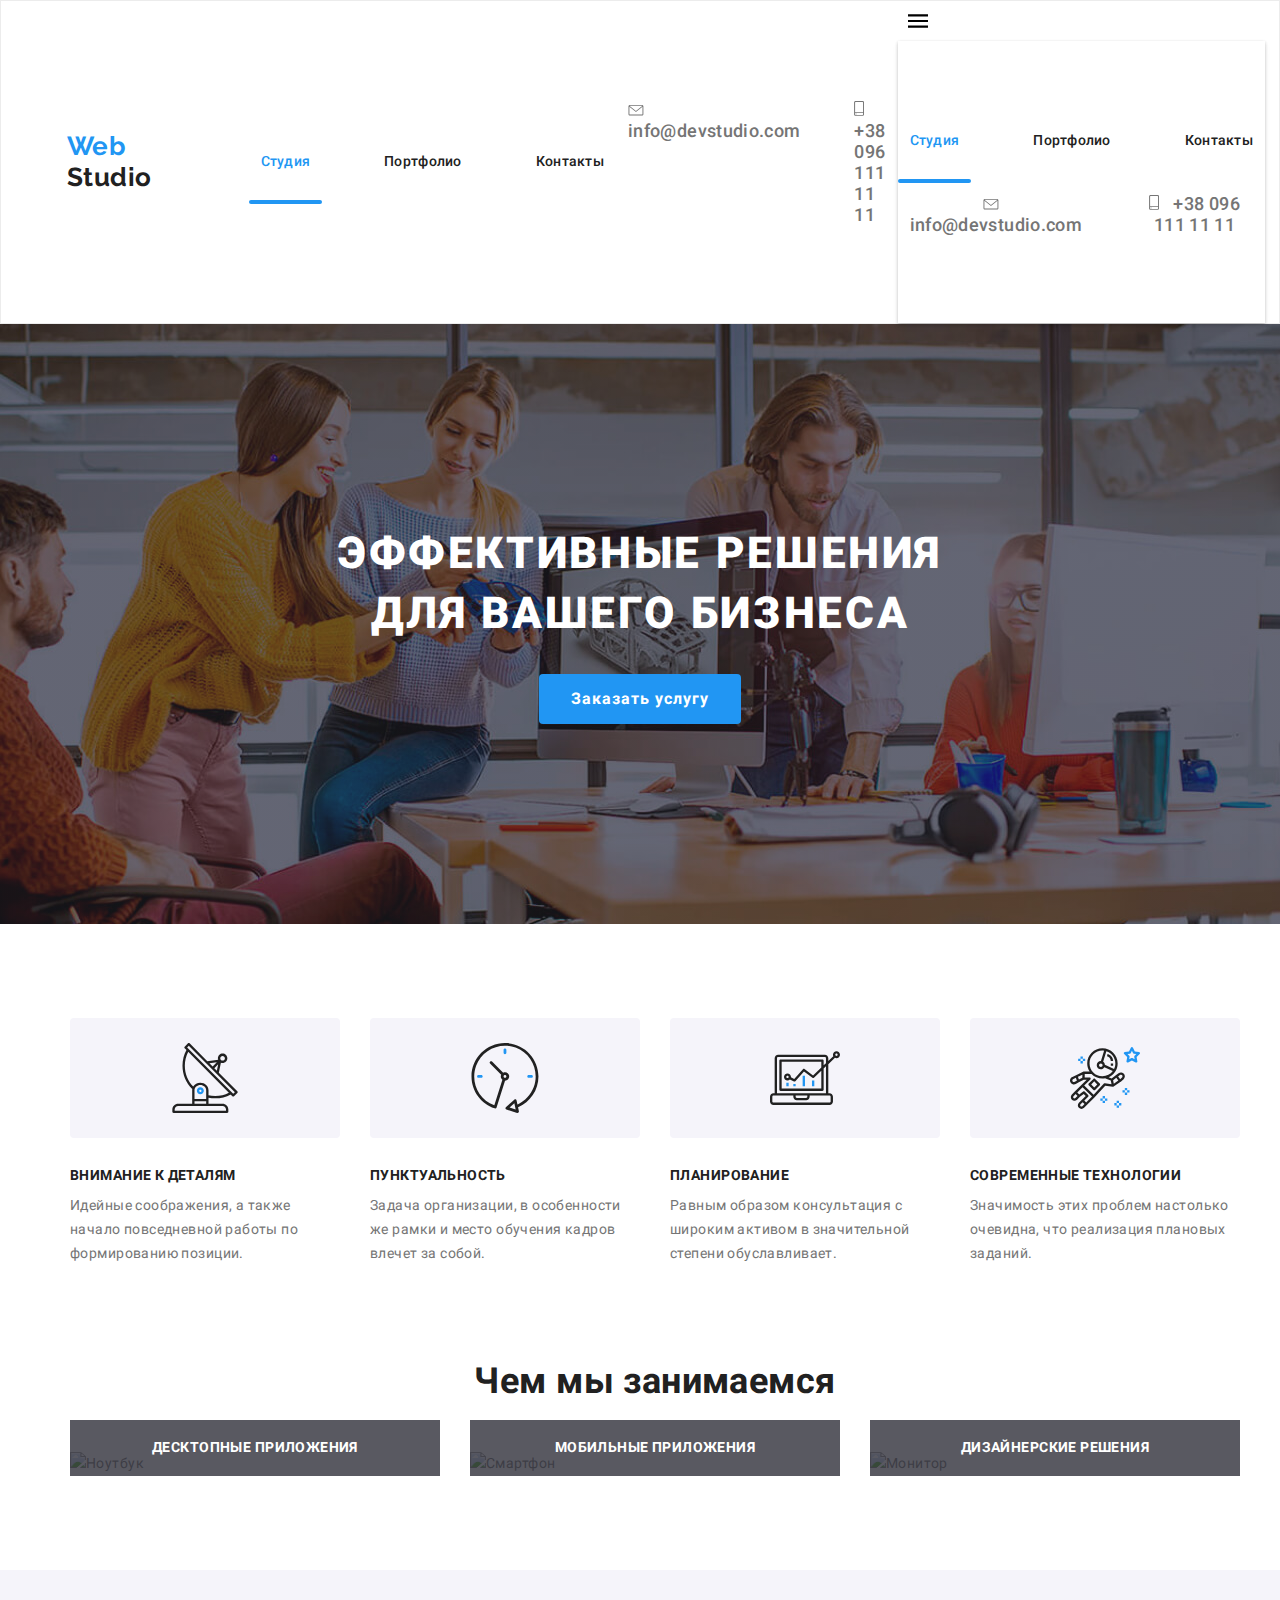
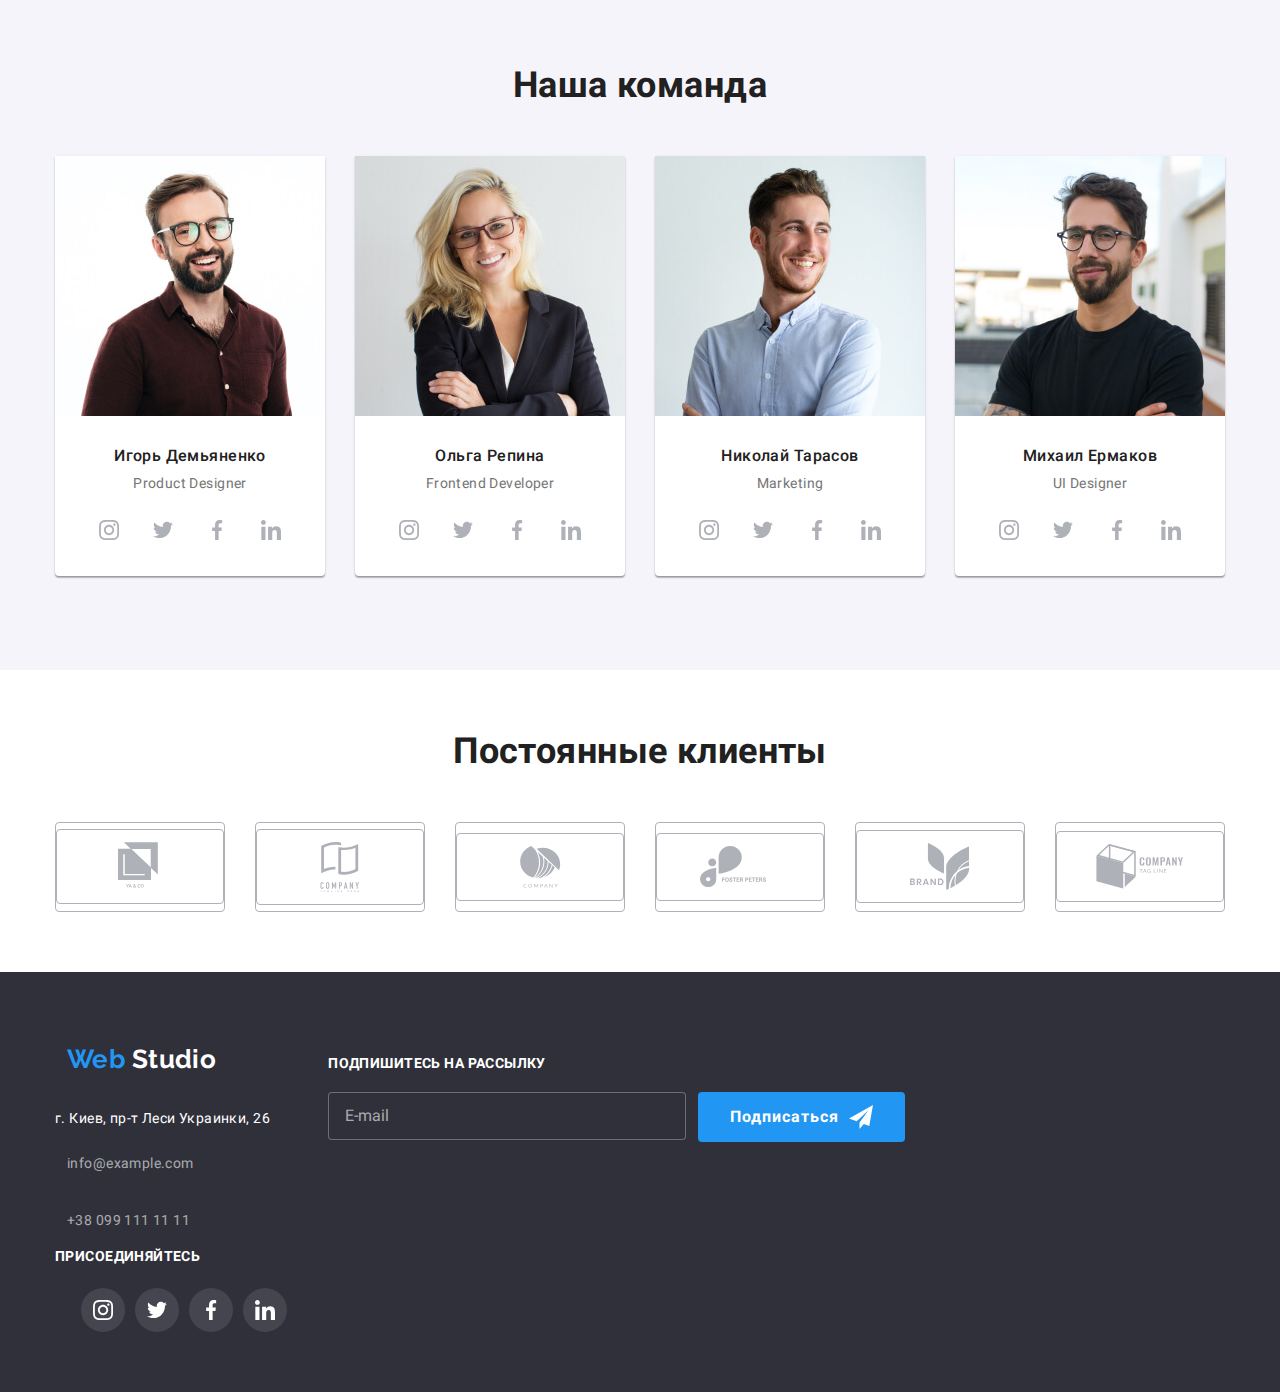
==== commit f22980d6: "Add tablet Studio style" ====
--- a/index.html
+++ b/index.html
@@ -637,57 +637,61 @@
       <!-- Футер -->
       <div class="container">
         <div class="footer">
-          <div class="first-block">
-            <a href="/" class="footer-logo animation">
-              <span class="logo-accent">Web</span> Studio
-            </a>
-            <address>
-              <ul class="list footer-contact">
-                <li>
-                  <p class="adress">г. Киев, пр-т Леси Украинки, 26<br /></p>
-                </li>
-                <li class="footer-contact">
-                  <a href="mailto:info@example.com">info@example.com<br /> </a>
-                </li>
-                <li class="footer-contact">
-                  <a href="tel:+380991111111">+38 099 111 11 11<br /> </a>
+          <div class="footer-tablet-align">
+            <div class="first-block">
+              <a href="/" class="footer-logo animation">
+                <span class="logo-accent">Web</span> Studio
+              </a>
+              <address>
+                <ul class="list footer-contact">
+                  <li>
+                    <p class="adress">г. Киев, пр-т Леси Украинки, 26<br /></p>
+                  </li>
+                  <li class="footer-contact">
+                    <a href="mailto:info@example.com"
+                      >info@example.com<br />
+                    </a>
+                  </li>
+                  <li class="footer-contact">
+                    <a href="tel:+380991111111">+38 099 111 11 11<br /> </a>
+                  </li>
+                </ul>
+              </address>
+            </div>
+
+            <div class="second-block">
+              <b> присоединяйтесь </b>
+              <ul class="list footer-social-list">
+                <li class="footer-social-item f-icon-instagram animation">
+                  <a href="Instagram" aria-label="Ссылка на Instagram">
+                    <svg class="footer-social-icon" width="20px" height="20px">
+                      <use href="./images/symbol-defs.svg#icon-instagram"></use>
+                    </svg>
+                  </a>
+                </li>
+                <li class="footer-social-item f-icon-twitter animation">
+                  <a href="Twitter" aria-label="Ссылка на Twitter">
+                    <svg class="footer-social-icon" width="20px" height="20px">
+                      <use href="./images/symbol-defs.svg#icon-twitter"></use>
+                    </svg>
+                  </a>
+                </li>
+                <li class="footer-social-item f-icon-facebook animation">
+                  <a href="Facebook" aria-label="Ссылка на Facebook">
+                    <svg class="footer-social-icon" width="20px" height="20px">
+                      <use href="./images/symbol-defs.svg#icon-facebook"></use>
+                    </svg>
+                  </a>
+                </li>
+                <li class="footer-social-item f-icon-linked animation">
+                  <a href="LinkedIn" aria-label="Ссылка на LinkedIn">
+                    <svg class="footer-social-icon" width="20px" height="20px">
+                      <use href="./images/symbol-defs.svg#icon-linkedin"></use>
+                    </svg>
+                  </a>
                 </li>
               </ul>
-            </address>
-          </div>
-
-          <div class="second-block">
-            <b> присоединяйтесь </b>
-            <ul class="list footer-social-list">
-              <li class="footer-social-item f-icon-instagram animation">
-                <a href="Instagram" aria-label="Ссылка на Instagram">
-                  <svg class="footer-social-icon" width="20px" height="20px">
-                    <use href="./images/symbol-defs.svg#icon-instagram"></use>
-                  </svg>
-                </a>
-              </li>
-              <li class="footer-social-item f-icon-twitter animation">
-                <a href="Twitter" aria-label="Ссылка на Twitter">
-                  <svg class="footer-social-icon" width="20px" height="20px">
-                    <use href="./images/symbol-defs.svg#icon-twitter"></use>
-                  </svg>
-                </a>
-              </li>
-              <li class="footer-social-item f-icon-facebook animation">
-                <a href="Facebook" aria-label="Ссылка на Facebook">
-                  <svg class="footer-social-icon" width="20px" height="20px">
-                    <use href="./images/symbol-defs.svg#icon-facebook"></use>
-                  </svg>
-                </a>
-              </li>
-              <li class="footer-social-item f-icon-linked animation">
-                <a href="LinkedIn" aria-label="Ссылка на LinkedIn">
-                  <svg class="footer-social-icon" width="20px" height="20px">
-                    <use href="./images/symbol-defs.svg#icon-linkedin"></use>
-                  </svg>
-                </a>
-              </li>
-            </ul>
+            </div>
           </div>
           <div class="third-block">
             <b> Подпишитесь на рассылку </b>
--- a/css/main.min.css
+++ b/css/main.min.css
@@ -1,2 +1,2 @@
-.button,.filtr-button{font-family:inherit;font-size:16px;text-align:center;border-radius:4px}*,::after,::before{-webkit-box-sizing:border-box;box-sizing:border-box}:root{-moz-tab-size:4;-o-tab-size:4;tab-size:4}html{line-height:1.15;-webkit-text-size-adjust:100%}body{margin:0}body{font-family:system-ui, -apple-system, "Segoe UI", Roboto, Helvetica, Arial, sans-serif, "Apple Color Emoji", "Segoe UI Emoji"}hr{height:0}abbr[title]{-webkit-text-decoration:underline dotted;text-decoration:underline dotted}b,strong{font-weight:bolder}code,kbd,pre,samp{font-family:SFMono-Regular, Consolas, "Liberation Mono", Menlo, monospace;font-size:1em}small{font-size:80%}sub,sup{font-size:75%;line-height:0;position:relative;vertical-align:baseline}sub{bottom:-0.25em}sup{top:-0.5em}button,input,optgroup,select,textarea{font-family:inherit;font-size:100%;line-height:1.15;margin:0}button,select{text-transform:none}[type="button"],[type="reset"],[type="submit"],button{-webkit-appearance:button}[type="button"]::-moz-focus-inner,[type="reset"]::-moz-focus-inner,[type="submit"]::-moz-focus-inner,button::-moz-focus-inner{border-style:none;padding:0}[type="button"]:-moz-focusring,[type="reset"]:-moz-focusring,[type="submit"]:-moz-focusring,button:-moz-focusring{outline:1px dotted ButtonText}fieldset{padding:0.35em 0.75em 0.625em}legend{padding:0}progress{vertical-align:baseline}[type="number"]::-webkit-inner-spin-button,[type="number"]::-webkit-outer-spin-button{height:auto}[type="search"]{-webkit-appearance:textfield;outline-offset:-2px}[type="search"]::-webkit-search-decoration{-webkit-appearance:none}::-webkit-file-upload-button{-webkit-appearance:button;font:inherit}summary{display:list-item}@font-face{font-family:"Raleway";src:url("./../fonts/Raleway-Bold.eot");src:local("☺"),url("./../fonts/Raleway-Bold.woff") format("woff"),url("./../fonts/Raleway-Bold.ttf") format("truetype"),url("./../fonts/Raleway-Bold.svg") format("svg");font-weight:700;font-style:normal}@font-face{font-family:"Roboto";src:url("./../fonts/Roboto-Regular.eot");src:local("☺"),url("./../fonts/Roboto-Regular.woff") format("woff"),url("./../fonts/Roboto-Regular.ttf") format("truetype"),url("./../fonts/Roboto-Regular.svg") format("svg");font-weight:400;font-style:normal}@font-face{font-family:"Roboto";src:url("./../fonts/Roboto-Medium.eot");src:local("☺"),url("./../fonts/Roboto-Medium.woff") format("woff"),url("./../fonts/Roboto-Medium.ttf") format("truetype"),url("./../fonts/Roboto-Medium.svg") format("svg");font-weight:500;font-style:normal}@font-face{font-family:"Roboto";src:url("./../fonts/Roboto-Bold.eot");src:local("☺"),url("./../fonts/Roboto-Bold.woff") format("woff"),url("./../fonts/Roboto-Bold.ttf") format("truetype"),url("./../fonts/Roboto-Bold.svg") format("svg");font-weight:700;font-style:normal}@font-face{font-family:"Roboto";src:url("./../fonts/Roboto-Black.eot");src:local("☺"),url("./../fonts/Roboto-Black.woff") format("woff"),url("./../fonts/Roboto-Black.ttf") format("truetype"),url("./../fonts/Roboto-Black.svg") format("svg");font-weight:900;font-style:normal}body{color:#757575;background-color:#fff;font-family:"Roboto";font-weight:400;letter-spacing:0.03em;font-size:14px;line-height:1.71}body.modal-open{overflow:hidden}.details{color:#fff}.list{list-style:none;padding:0;margin:0}header{border:1px solid #ececec}@media (max-width: 767px){header{border:none}}.animation{-webkit-transition-duration:250ms;transition-duration:250ms;-webkit-transition-timing-function:cubic-bezier(0.4, 0, 0.2, 1);transition-timing-function:cubic-bezier(0.4, 0, 0.2, 1)}.flexbox{display:-webkit-box;display:-ms-flexbox;display:flex}.section-title{font-size:36px;line-height:1.17;text-align:center;margin-bottom:50px}@media (max-width: 767px){.section-title{font-size:28px;line-height:1.18;margin-bottom:30px}}img{display:block;max-width:100%;height:auto}b{font-weight:700;line-height:1.14;color:#fff;text-transform:uppercase}.container{margin-right:auto;margin-left:auto;padding-left:15px;padding-right:15px}@media (max-width: 767px){.container{width:480px}}@media (min-width: 768px) and (max-width: 1199px){.container{width:768px}}@media (min-width: 1200px){.container{width:1200px}}.logo{color:#212121;font-family:"Raleway";font-weight:700;font-size:26px;line-height:1.19;text-decoration:none}.logo:hover,.logo:focus{color:#2196f3}.logo-accent{color:#2196f3}.footer-logo{color:#fff;font-family:"Raleway";font-weight:700;font-size:26px;line-height:1.19;text-decoration:none}.footer-logo:hover,.footer-logo:focus{color:#2196f3}@media (min-width: 1200px){.footer-logo{margin-right:85px}.logo{margin-right:85px}}@media (max-width: 767px){.logo,.footer-logo{font-size:24px;line-height:1.17}}@media (min-width: 768px) and (max-width: 1199px){.phone-menu{display:none}}.menu-button{display:-webkit-inline-box;display:-ms-inline-flexbox;display:inline-flex;padding:10px;margin:0;border:none;background-color:transparent}.menu-button .icon-cross{display:none}.menu-button.is-open .icon-cross{display:block}.menu-button.is-open .icon-menu{display:none}.menu-button:hover,.menu-button:focus{fill:#2196f3}.menu-container{background-color:#fff;padding-top:60px;padding-bottom:60px;text-align:center;font-size:20px;-webkit-box-shadow:0px 4px 8px rgba(0,0,0,0.04),0px 2px 4px rgba(0,0,0,0.08),0px 1px 3px rgba(0,0,0,0.16);box-shadow:0px 4px 8px rgba(0,0,0,0.04),0px 2px 4px rgba(0,0,0,0.08),0px 1px 3px rgba(0,0,0,0.16)}@media (max-width: 767px){.menu-container{display:none;position:absolute;top:100%;left:0;width:100%;z-index:6}.menu-container.is-open{display:block}}.main-nav,.header{-webkit-box-align:center;-ms-flex-align:center;align-items:center;display:-webkit-box;display:-ms-flexbox;display:flex}.header{position:relative}@media (max-width: 767px){.header{-webkit-box-pack:justify;-ms-flex-pack:justify;justify-content:space-between;padding-top:16px;padding-bottom:16px}}@media (min-width: 1200px){.site-nav .item:not(:last-child){margin-right:50px}.site-nav a{display:block;padding-top:32px;padding-bottom:32px;font-size:14px;line-height:1.14}}.site-nav{display:-webkit-box;display:-ms-flexbox;display:flex}.site-nav .link.current{color:#2196f3}.site-nav a{color:#212121;font-weight:500;letter-spacing:0.02em;text-decoration:none}.site-nav a:hover,.site-nav a:focus{color:#2196f3}@media (max-width: 767px){.site-nav{display:none}.menu-container .site-nav{margin-right:auto;display:block}.site-nav a{font-size:18px;line-height:1.33}.site-nav .item{margin-bottom:40px}.site-nav .item:last-child{margin-bottom:60px}}.site-nav-link{position:relative}.site-nav-link::after{content:" ";position:absolute;left:0;bottom:-2px;display:block;width:100%;height:4px;background-color:#2196f3;border-radius:2px}@media (max-width: 767px){.site-nav-link::after{bottom:-8px}}@media (min-width: 1200px){.header-contact-link{display:-webkit-box;display:-ms-flexbox;display:flex}.header-contact .item+.item{margin-left:30px}.header-contact{display:-webkit-box;display:-ms-flexbox;display:flex;margin-left:auto}.header-contact a{line-height:1.14}}.header-contact{font-weight:500;font-style:normal}.header-contact a{color:#757575;text-decoration:none;letter-spacing:0.02em;-webkit-box-align:center;-ms-flex-align:center;align-items:center}.header-contact>.item a{-webkit-box-align:center;-ms-flex-align:center;align-items:center}.header-contact>.item img{margin-right:10px}@media (max-width: 767px){.header-contact{display:none;text-align:center}.menu-container .header-contact{display:inline-block}}.header-contact a{font-size:18px;line-height:1.17;display:block}.header-contact .item{margin-bottom:16px}.header-contact .item:last-child{margin-bottom:0}.header-contact-icon{margin-right:10px;fill:#757575}.header-contact-link:hover .header-contact-icon,.header-contact-link:focus .header-contact-icon{fill:#2196f3}.contact-img .header-contact .item a{color:#757575;text-decoration:none;letter-spacing:0.02em;line-height:1.14}.header-contact-link:hover,.header-contact-link:focus{color:#2196f3}.button{color:#212121;background-color:#fff;font-weight:700;line-height:1.87;letter-spacing:0.06em;display:-webkit-inline-box;display:-ms-inline-flexbox;display:inline-flex;-webkit-box-align:center;-ms-flex-align:center;align-items:center}.button:hover,.button:focus{color:#fff;background-color:#2196f3}.button.primary{background-color:#2196f3;color:#fff;text-decoration:none;padding:10px 32px;min-width:200px;border:none}.button.primary.submit{-webkit-box-shadow:0px 1px 3px rgba(0,0,0,0.12),0px 1px 1px rgba(0,0,0,0.14),0px 2px 1px rgba(0,0,0,0.2);box-shadow:0px 1px 3px rgba(0,0,0,0.12),0px 1px 1px rgba(0,0,0,0.14),0px 2px 1px rgba(0,0,0,0.2);padding:10px 50px;margin-left:auto;margin-right:auto}.button.primary .footer-button{padding-left:28px;padding-right:28px}.filtr-button{background-color:#f5f4fa;color:#212121;font-weight:500;line-height:1.62;letter-spacing:0.03em;padding:6px 22px;border:none}.filtr-button:hover,.filtr-button:focus{-webkit-box-shadow:0px 3px 1px rgba(0,0,0,0.1),0px 1px 2px rgba(0,0,0,0.08),0px 2px 2px rgba(0,0,0,0.12);box-shadow:0px 3px 1px rgba(0,0,0,0.1),0px 1px 2px rgba(0,0,0,0.08),0px 2px 2px rgba(0,0,0,0.12);color:#fff;background-color:#2196f3}.hero{text-align:center;max-width:1600px;width:100%;margin-left:auto;margin-right:auto;background-color:#2f303a;background-image:-webkit-gradient(linear, left top, right top, from(rgba(47,48,58,0.4)), to(rgba(47,48,58,0.4))),url(../../images/optimaze/herodesktop.jpg);background-image:linear-gradient(to right, rgba(47,48,58,0.4), rgba(47,48,58,0.4)),url(../../images/optimaze/herodesktop.jpg);background-repeat:no-repeat;background-position:center}@media (max-width: 767px){.hero{height:400px;padding-top:118px;padding-bottom:118px;background-image:-webkit-gradient(linear, left top, right top, from(rgba(47,48,58,0.4)), to(rgba(47,48,58,0.4))),url(../../images/optimaze/herophone.jpg);background-image:linear-gradient(to right, rgba(47,48,58,0.4), rgba(47,48,58,0.4)),url(../../images/optimaze/herophone.jpg)}}@media screen and (max-width: 767px) and (min-device-pixel-ratio: 2), screen and (max-width: 767px) and (-webkit-min-device-pixel-ratio: 2), screen and (max-width: 767px) and (min-resolution: 192dpi), screen and (max-width: 767px) and (min-resolution: 2dppx){.hero{background-image:url(./../images/optimaze/herophone2@.jpg)}}@media (min-width: 1200px){.hero{height:600px;padding-top:200px;padding-bottom:200px;background-image:-webkit-gradient(linear, left top, right top, from(rgba(47,48,58,0.4)), to(rgba(47,48,58,0.4))),url(../../images/optimaze/herodesktop.jpg);background-image:linear-gradient(to right, rgba(47,48,58,0.4), rgba(47,48,58,0.4)),url(../../images/optimaze/herodesktop.jpg)}}@media screen and (min-width: 1200px) and (min-device-pixel-ratio: 2), screen and (min-width: 1200px) and (-webkit-min-device-pixel-ratio: 2), screen and (min-width: 1200px) and (min-resolution: 192dpi), screen and (min-width: 1200px) and (min-resolution: 2dppx){.hero{background-image:url(./../images/optimaze/herodesktop2@.jpg)}}@media (min-width: 768px) and (max-width: 1199px){.hero{height:400px;padding-top:118px;padding-bottom:118px;background-image:-webkit-gradient(linear, left top, right top, from(rgba(47,48,58,0.4)), to(rgba(47,48,58,0.4))),url(../../images/optimaze/herotablet.jpg);background-image:linear-gradient(to right, rgba(47,48,58,0.4), rgba(47,48,58,0.4)),url(../../images/optimaze/herotablet.jpg)}}@media screen and (min-width: 768px) and (max-width: 1199px) and (min-device-pixel-ratio: 2), screen and (min-width: 768px) and (max-width: 1199px) and (-webkit-min-device-pixel-ratio: 2), screen and (min-width: 768px) and (max-width: 1199px) and (min-resolution: 192dpi), screen and (min-width: 768px) and (max-width: 1199px) and (min-resolution: 2dppx){.hero{background-image:url(./../images/optimaze/herotablet2@.jpg)}}.hero-title{color:#fff;font-weight:900;font-size:44px;line-height:1.36;letter-spacing:0.06em;text-transform:uppercase;margin-top:0;margin-bottom:30px}.hero-title+a{-webkit-box-align:center;-ms-flex-align:center;align-items:center}@media (max-width: 767px){.hero-title{font-size:25px;line-height:1.62}}.advantages{padding-top:94px;padding-bottom:94px}@media (max-width: 767px){.advantages{padding-top:60px;padding-bottom:60px}}.advantages-list{display:-webkit-box;display:-ms-flexbox;display:flex}@media (max-width: 767px){.advantages-list{display:block}.advantages-item{display:block;margin-bottom:30px}.advantages-item:nth-child(4n){margin-bottom:0}.advantages-list>h3{text-align:center}.advantages-title{text-align:center}}.section-title,.advantages-title,.item-title{color:#212121;font-weight:700;margin-top:0}.item-title,.advantages-title{line-height:1.14;font-size:14px;text-transform:uppercase;margin-bottom:10px}.advantages-item>.advantages-title{margin-top:30px}.accurate{margin-top:0;margin-bottom:0}@media (min-width: 1200px){.advantages-item{width:calc((100% - 90px) / 4);margin-right:30px}.advantages-item:nth-child(4n){margin-right:0}}.advantages-description{text-align:left;margin:0}.advantages-icon{background-color:#f5f4fa;border-radius:4px}@media (min-width: 1200px){.advantages-icon{display:-webkit-inline-box;display:-ms-inline-flexbox;display:inline-flex;-webkit-box-align:center;-ms-flex-align:center;align-items:center;-webkit-box-pack:center;-ms-flex-pack:center;justify-content:center;height:120px;width:270px}}@media (max-width: 767px){.advantages-icon{display:block;max-width:100%;text-align:center;padding-top:25px;padding-bottom:18px}}.what-doing{padding-bottom:94px}@media (max-width: 767px){.what-doing{display:none}}.what-doing-list{display:-webkit-box;display:-ms-flexbox;display:flex}.what-doing-item{width:calc((100% - 60px) / 3);margin-right:30px}.what-doing-item:nth-child(3n){margin-right:0}.doing-box{position:relative}.what-doing-title{position:absolute;bottom:0;left:0;width:100%;background-color:rgba(47,48,58,0.8);padding-top:20px;padding-bottom:20px}.what-doing-list>.what-doing-item h3{text-align:center;color:#fff}.team{background-color:#f5f4fa;padding-top:94px;padding-bottom:94px}@media (max-width: 767px){.team{padding-top:60px;padding-bottom:60px}.members{padding-bottom:24px;margin-bottom:30px}.members:nth-child(4n){margin-bottom:0}}.members-list{display:-webkit-box;display:-ms-flexbox;display:flex}@media (max-width: 767px){.members-list{display:block}}.element-title{color:#212121;font-weight:500;font-size:16px;line-height:1.19;margin-top:30px;margin-bottom:10px}.description{line-height:1.19;margin-top:0;margin-bottom:16px}@media (min-width: 1200px){.members{width:calc((100% - 90px) / 4);margin-right:30px}.members:nth-child(4n){margin-right:o}}.members{background-color:#fff;-webkit-box-shadow:0px 1px 3px rgba(0,0,0,0.12),0px 1px 1px rgba(0,0,0,0.14),0px 2px 1px rgba(0,0,0,0.2);box-shadow:0px 1px 3px rgba(0,0,0,0.12),0px 1px 1px rgba(0,0,0,0.14),0px 2px 1px rgba(0,0,0,0.2);border-radius:0px 0px 4px 4px}.members-list>.members h3,p{text-align:center}.social-list{display:-webkit-box;display:-ms-flexbox;display:flex;-webkit-box-align:center;-ms-flex-align:center;align-items:center;-webkit-box-pack:center;-ms-flex-pack:center;justify-content:center}.social-item{margin-right:10px}.social-item:not(:last-child){margin-right:10px}@media (min-width: 1200px){.social-item{width:calc((100% - 94px) / 4);margin-bottom:24px}.social-item:first-of-type{margin-left:32px}.social-item:nth-child(4n){margin-right:32px}a{display:block;padding:12px}}.social-icons-link{display:-webkit-inline-box;display:-ms-inline-flexbox;display:inline-flex;-webkit-box-align:center;-ms-flex-align:center;align-items:center;-webkit-box-pack:center;-ms-flex-pack:center;justify-content:center;align-items:center;justify-content:center;border-radius:50%;height:44px;width:44px;background-color:#fff}.social-icons-link:hover,.social-icons-link:focus{background-color:#2196f3}.social-icon{fill:#afb1b8}.social-icons-link:hover .social-icon,.social-icons-link:focus .social-icon{fill:#fff}@media (min-width: 1200px){.footer-social-item{width:calc((100% - 30px) / 4);margin-top:20px}.footer-social-item:nth-child(4n){margin-right:0}}.footer-social-item{display:-webkit-inline-box;display:-ms-inline-flexbox;display:inline-flex;height:44px;width:44px;margin-right:10px;border-radius:50%;background-size:20px;background-position:center;background-repeat:no-repeat;background-color:rgba(255,255,255,0.1)}.footer-social-item:hover,.footer-social-item:focus{background-color:#2196f3}.footer-social-item a{padding:12px;display:block}.footer-social-icon{fill:#fff}.sent-icon{margin-left:10px}.footer-social-list{display:-webkit-box;display:-ms-flexbox;display:flex;-webkit-box-pack:center;-ms-flex-pack:center;justify-content:center}@media (max-width: 767px){.footer-social-list{margin-top:20px;margin-bottom:60px}}@media (max-width: 767px){.clients{margin-top:60px;margin-bottom:60px}.clients-logo:nth-child(2n){margin-left:30px}.clients-logo{display:-webkit-box;display:-ms-flexbox;display:flex;-webkit-box-pack:center;-ms-flex-pack:center;justify-content:center;-webkit-box-align:center;-ms-flex-align:center;align-items:center;border:1px solid #afb1b8;border-radius:4px;-webkit-box-sizing:border-box;box-sizing:border-box;height:90px;width:calc((100% - 30px) / 2);margin-top:30px}.clients-logo:nth-last-of-type(5){margin-top:0}.clients-logo:nth-last-of-type(6){margin-top:0}}.clients-list{display:-webkit-box;display:-ms-flexbox;display:flex}@media (max-width: 767px){.clients-list{-ms-flex-wrap:wrap;flex-wrap:wrap;-ms-flex-pack:distribute;justify-content:space-around}}.clients-icon{fill:#afb1b8}.clients-item:hover .clients-icon,.clients-item:focus .clients-icon{fill:#2196f3}@media (min-width: 1200px){.clients-item{display:-webkit-inline-box;display:-ms-inline-flexbox;display:inline-flex;-webkit-box-align:center;-ms-flex-align:center;align-items:center;-webkit-box-pack:center;-ms-flex-pack:center;justify-content:center;border:1px solid #afb1b8;-webkit-box-sizing:border-box;box-sizing:border-box;border-radius:4px}.clients-item:hover,.clients-item:focus{border-color:#2196f3}.clients{margin-top:94px;margin-bottom:94px}.clients-item{width:170px}.clients-logo{width:calc((100% - 5 * 30px) / 6);margin-left:30px}.clients-logo:nth-last-of-type(6n){margin-left:0}.clients-list{-webkit-box-pack:center;-ms-flex-pack:center;justify-content:center}}.footer-contact .adress{font-weight:400;color:#fff;font-style:normal;margin-top:20px;margin-left:0;text-align:start}.footer-contact a{text-decoration:none;font-style:normal;color:rgba(255,255,255,0.6)}.footer-contact a:hover,.footer-contact a:focus{color:#2196f3}@media (min-width: 1200px){.adress{margin-bottom:9px}.footer-contact{margin-bottom:9px}.footer-contact:last-child{margin-bottom:0}}@media (max-width: 767px){.footer-contact{text-align:center}.footer-contact .adress{text-align:center}.adress{margin-bottom:8px}.footer-contact{margin-bottom:8px}.footer-contact:last-child{margin-bottom:60px}}footer{background-color:#2f303a;padding-top:60px;padding-bottom:60px}@media (max-width: 767px){.footer{display:block;text-align:center}.third-block{display:inline-block;margin:0;width:100%}.second-block b{text-align:center}}.clients-list .second-block{margin-left:70px;margin-top:12px;margin-right:70px}.clients-list .second-block b{display:block}@media (min-width: 1200px){.third-block{width:calc(50% - 15px);margin-left:15px;margin-top:12px;-webkit-box-pack:justify;-ms-flex-pack:justify;justify-content:space-between}.third-block b{display:block;margin-bottom:20px}.footer{display:-webkit-box;display:-ms-flexbox;display:flex;-webkit-box-align:baseline;-ms-flex-align:baseline;align-items:baseline}.footer-form{display:-webkit-box;display:-ms-flexbox;display:flex}.footer-input{margin-right:12px;width:358px}}.footer-input{border:0.5px solid rgba(255,255,255,0.3);border-radius:4px;background-color:#2f303a;padding:15px 16px;color:#fff}.footer-input:focus{border:1px solid #2196f3;outline:#2196f3}.footer-input::-webkit-input-placeholder{font-size:16px;line-height:1.25;color:rgba(255,255,255,0.6)}.footer-input:-ms-input-placeholder{font-size:16px;line-height:1.25;color:rgba(255,255,255,0.6)}.footer-input::-ms-input-placeholder{font-size:16px;line-height:1.25;color:rgba(255,255,255,0.6)}.footer-input::placeholder{font-size:16px;line-height:1.25;color:rgba(255,255,255,0.6)}@media (max-width: 767px){.footer-input{width:100%;max-width:450px;margin-bottom:20px;margin-top:20px}}.form-field{position:relative;margin-bottom:10px;display:-webkit-box;display:-ms-flexbox;display:flex;-webkit-box-orient:vertical;-webkit-box-direction:normal;-ms-flex-direction:column;flex-direction:column}@media (max-width: 767px){.form-field{text-align:left;font-size:12px;line-height:1.17}}.form-field a{color:#2196f3}.comment{margin-bottom:20px}.form-checkbox{padding-left:11px;padding-right:11px;-webkit-box-align:center;-ms-flex-align:center;align-items:center;margin-bottom:30px}@media (max-width: 767px){.form-checkbox{padding:0}}.form-input{width:100%;margin:0;border-radius:4px;border:1px solid rgba(33,33,33,0.2);padding:11px 42px;color:#757575}.form-input:focus{border:1px solid #2196f3;outline:#2196f3}.form-input.comment{padding:16px}.modal-icon{position:absolute;top:70%;left:12px;-webkit-transform:translateY(-50%);transform:translateY(-50%);display:inline-block}.form-label{font-size:12px;letter-spacing:0.01em;line-height:1.16;font-style:normal;font-weight:normal;margin-bottom:4px}.form-input:focus ~ .modal-icon{fill:#2196f3}.checkbox{position:absolute;width:1px;height:1px;margin:-1px;border:0;padding:0;clip:rect(0 0 0 0);overflow:hidden}.checkbox-icon{display:inline-block;width:15px;height:15px;border:2px solid #212121;border-radius:4px}.checkbox:checked+.checkbox-icon{border-color:#2196f3;background-color:#2196f3;background-image:url(./../../images/icon/check.svg);background-size:contain;background-origin:border-box}.backdrop{position:fixed;top:0;left:0;right:0;bottom:0;overflow-y:scroll;background-color:rgba(0,0,0,0.2);z-index:100;opacity:1;-webkit-transition-property:opacity;transition-property:opacity}.modal{position:absolute;top:50%;left:50%;padding:40px;width:100%;width:528px;height:581px;background-color:#fff;border-radius:4px;-webkit-transform:translate(-50%, -50%) scale(1);transform:translate(-50%, -50%) scale(1);opacity:1;-webkit-transition-property:-webkit-transform;transition-property:-webkit-transform;transition-property:transform;transition-property:transform, -webkit-transform}.modal b{color:#212121;font-size:20px;text-align:center;font-weight:bold;line-height:1.15;text-transform:none;margin-bottom:12px}.backdrop.is-hidden .modal{-webkit-transform:translate(-50%, -50%) scale(0.8);transform:translate(-50%, -50%) scale(0.8)}@media (max-width: 767px){.modal{max-width:450px;text-align:center}.modal b{font-size:20px;line-height:1.17;letter-spacing:0.01em}}.btn-close{position:absolute;display:block;top:8px;right:8px;width:30px;height:30px;border:1px solid rgba(0,0,0,0.1);border-radius:50%;background-color:#fff;padding:1px 6px}.btn-close:focus,.btn-close:hover{fill:#2196f3;background-color:#fff;outline:#2196f3}.close-icon{display:inline-block;margin-left:auto;margin-right:auto}.backdrop.is-hidden{visibility:hidden;pointer-events:none;opacity:0}textarea{resize:none}
+.button,.filtr-button{font-family:inherit;font-size:16px;text-align:center;border-radius:4px}*,::after,::before{-webkit-box-sizing:border-box;box-sizing:border-box}:root{-moz-tab-size:4;-o-tab-size:4;tab-size:4}html{line-height:1.15;-webkit-text-size-adjust:100%}body{margin:0}body{font-family:system-ui, -apple-system, "Segoe UI", Roboto, Helvetica, Arial, sans-serif, "Apple Color Emoji", "Segoe UI Emoji"}hr{height:0}abbr[title]{-webkit-text-decoration:underline dotted;text-decoration:underline dotted}b,strong{font-weight:bolder}code,kbd,pre,samp{font-family:SFMono-Regular, Consolas, "Liberation Mono", Menlo, monospace;font-size:1em}small{font-size:80%}sub,sup{font-size:75%;line-height:0;position:relative;vertical-align:baseline}sub{bottom:-0.25em}sup{top:-0.5em}button,input,optgroup,select,textarea{font-family:inherit;font-size:100%;line-height:1.15;margin:0}button,select{text-transform:none}[type="button"],[type="reset"],[type="submit"],button{-webkit-appearance:button}[type="button"]::-moz-focus-inner,[type="reset"]::-moz-focus-inner,[type="submit"]::-moz-focus-inner,button::-moz-focus-inner{border-style:none;padding:0}[type="button"]:-moz-focusring,[type="reset"]:-moz-focusring,[type="submit"]:-moz-focusring,button:-moz-focusring{outline:1px dotted ButtonText}fieldset{padding:0.35em 0.75em 0.625em}legend{padding:0}progress{vertical-align:baseline}[type="number"]::-webkit-inner-spin-button,[type="number"]::-webkit-outer-spin-button{height:auto}[type="search"]{-webkit-appearance:textfield;outline-offset:-2px}[type="search"]::-webkit-search-decoration{-webkit-appearance:none}::-webkit-file-upload-button{-webkit-appearance:button;font:inherit}summary{display:list-item}@font-face{font-family:"Raleway";src:url("./../fonts/Raleway-Bold.eot");src:local("☺"),url("./../fonts/Raleway-Bold.woff") format("woff"),url("./../fonts/Raleway-Bold.ttf") format("truetype"),url("./../fonts/Raleway-Bold.svg") format("svg");font-weight:700;font-style:normal}@font-face{font-family:"Roboto";src:url("./../fonts/Roboto-Regular.eot");src:local("☺"),url("./../fonts/Roboto-Regular.woff") format("woff"),url("./../fonts/Roboto-Regular.ttf") format("truetype"),url("./../fonts/Roboto-Regular.svg") format("svg");font-weight:400;font-style:normal}@font-face{font-family:"Roboto";src:url("./../fonts/Roboto-Medium.eot");src:local("☺"),url("./../fonts/Roboto-Medium.woff") format("woff"),url("./../fonts/Roboto-Medium.ttf") format("truetype"),url("./../fonts/Roboto-Medium.svg") format("svg");font-weight:500;font-style:normal}@font-face{font-family:"Roboto";src:url("./../fonts/Roboto-Bold.eot");src:local("☺"),url("./../fonts/Roboto-Bold.woff") format("woff"),url("./../fonts/Roboto-Bold.ttf") format("truetype"),url("./../fonts/Roboto-Bold.svg") format("svg");font-weight:700;font-style:normal}@font-face{font-family:"Roboto";src:url("./../fonts/Roboto-Black.eot");src:local("☺"),url("./../fonts/Roboto-Black.woff") format("woff"),url("./../fonts/Roboto-Black.ttf") format("truetype"),url("./../fonts/Roboto-Black.svg") format("svg");font-weight:900;font-style:normal}body{color:#757575;background-color:#fff;font-family:"Roboto";font-weight:400;letter-spacing:0.03em;font-size:14px;line-height:1.71}body.modal-open{overflow:hidden}.details{color:#fff}.list{list-style:none;padding:0;margin:0}header{border:1px solid #ececec}@media (max-width: 767px){header{border:none}}.animation{-webkit-transition-duration:250ms;transition-duration:250ms;-webkit-transition-timing-function:cubic-bezier(0.4, 0, 0.2, 1);transition-timing-function:cubic-bezier(0.4, 0, 0.2, 1)}.flexbox{display:-webkit-box;display:-ms-flexbox;display:flex}.section-title{font-size:36px;line-height:1.17;text-align:center;margin-bottom:50px}@media (min-width: 768px) and (max-width: 1199px){.section-title{font-size:28px;line-height:1.18;margin-bottom:30px}}@media (max-width: 767px){.section-title{font-size:28px;line-height:1.18;margin-bottom:30px}}img{display:block;max-width:100%;height:auto}b{font-weight:700;line-height:1.14;color:#fff;text-transform:uppercase}.container{margin-right:auto;margin-left:auto;padding-left:15px;padding-right:15px}@media (max-width: 767px){.container{width:480px}}@media (min-width: 768px) and (max-width: 1199px){.container{width:768px}}@media (min-width: 1200px){.container{width:1200px}}.logo{color:#212121;font-family:"Raleway";font-weight:700;font-size:24px;line-height:1.17;text-decoration:none}.logo:hover,.logo:focus{color:#2196f3}@media (min-width: 768px) and (max-width: 1199px){.logo{margin-right:88px}}.logo-accent{color:#2196f3}.footer-logo{color:#fff;font-family:"Raleway";font-weight:700;font-size:24px;line-height:1.17;text-decoration:none}.footer-logo:hover,.footer-logo:focus{color:#2196f3}@media (min-width: 1200px){.footer-logo,.logo{margin-right:85px;font-size:26px;line-height:1.19}}@media (min-width: 768px) and (max-width: 1199px){.phone-menu{display:none}}.menu-button{display:-webkit-inline-box;display:-ms-inline-flexbox;display:inline-flex;padding:10px;margin:0;border:none;background-color:transparent}.menu-button .icon-cross{display:none}.menu-button.is-open .icon-cross{display:block}.menu-button.is-open .icon-menu{display:none}.menu-button:hover,.menu-button:focus{fill:#2196f3}.menu-container{background-color:#fff;padding-top:60px;padding-bottom:60px;text-align:center;font-size:20px;-webkit-box-shadow:0px 4px 8px rgba(0,0,0,0.04),0px 2px 4px rgba(0,0,0,0.08),0px 1px 3px rgba(0,0,0,0.16);box-shadow:0px 4px 8px rgba(0,0,0,0.04),0px 2px 4px rgba(0,0,0,0.08),0px 1px 3px rgba(0,0,0,0.16)}@media (max-width: 767px){.menu-container{display:none;position:absolute;top:100%;left:0;width:100%;z-index:6}.menu-container.is-open{display:block}}.main-nav,.header{-webkit-box-align:center;-ms-flex-align:center;align-items:center;display:-webkit-box;display:-ms-flexbox;display:flex}.header{position:relative}@media (max-width: 767px){.header{-webkit-box-pack:justify;-ms-flex-pack:justify;justify-content:space-between;padding-top:16px;padding-bottom:16px}}@media (min-width: 768px) and (max-width: 1199px){.site-nav .item:not(:last-child){margin-right:50px}.site-nav a{display:block;padding-top:32px;padding-bottom:32px;font-size:14px;line-height:1.14}}@media (min-width: 1200px){.site-nav .item:not(:last-child){margin-right:50px}.site-nav a{display:block;padding-top:32px;padding-bottom:32px;font-size:14px;line-height:1.14}}.site-nav{display:-webkit-box;display:-ms-flexbox;display:flex}.site-nav .link.current{color:#2196f3}.site-nav a{color:#212121;font-weight:500;letter-spacing:0.02em;text-decoration:none}.site-nav a:hover,.site-nav a:focus{color:#2196f3}@media (max-width: 767px){.site-nav{display:none}.menu-container .site-nav{margin-right:auto;display:block}.site-nav a{font-size:18px;line-height:1.33}.site-nav .item{margin-bottom:40px}.site-nav .item:last-child{margin-bottom:60px}}.site-nav-link{position:relative}.site-nav-link::after{content:" ";position:absolute;left:0;bottom:-2px;display:block;width:100%;height:4px;background-color:#2196f3;border-radius:2px}@media (max-width: 767px){.site-nav-link::after{bottom:-8px}}@media (min-width: 1200px){.header-contact-link{display:-webkit-box;display:-ms-flexbox;display:flex}.header-contact .item+.item{margin-left:30px}.header-contact{display:-webkit-box;display:-ms-flexbox;display:flex;margin-left:auto}.header-contact a{line-height:1.14}}.header-contact{font-weight:500;font-style:normal}.header-contact a{color:#757575;text-decoration:none;letter-spacing:0.02em;-webkit-box-align:center;-ms-flex-align:center;align-items:center}.header-contact>.item a{-webkit-box-align:center;-ms-flex-align:center;align-items:center}.header-contact>.item img{margin-right:10px}@media (max-width: 767px){.header-contact{display:none;text-align:center}.menu-container .header-contact{display:inline-block}}.header-contact a{font-size:18px;line-height:1.17;display:block}.header-contact .item{margin-bottom:16px}.header-contact .item:last-child{margin-bottom:0}@media (min-width: 768px) and (max-width: 1199px){.header-contact{margin-left:auto}.header-contact a{display:block;font-size:12px;line-height:1.17}.header-contact .item{margin-bottom:10px}.header-contact .item:last-child{margin-bottom:0}}.header-contact-icon{margin-right:10px;fill:#757575}.header-contact-link:hover .header-contact-icon,.header-contact-link:focus .header-contact-icon{fill:#2196f3}.contact-img .header-contact .item a{color:#757575;text-decoration:none;letter-spacing:0.02em;line-height:1.14}.header-contact-link:hover,.header-contact-link:focus{color:#2196f3}.button{color:#212121;background-color:#fff;font-weight:700;line-height:1.87;letter-spacing:0.06em;display:-webkit-inline-box;display:-ms-inline-flexbox;display:inline-flex;-webkit-box-align:center;-ms-flex-align:center;align-items:center}.button:hover,.button:focus{color:#fff;background-color:#2196f3}.button.primary{background-color:#2196f3;color:#fff;text-decoration:none;padding:10px 32px;min-width:200px;border:none}.button.primary.submit{-webkit-box-shadow:0px 1px 3px rgba(0,0,0,0.12),0px 1px 1px rgba(0,0,0,0.14),0px 2px 1px rgba(0,0,0,0.2);box-shadow:0px 1px 3px rgba(0,0,0,0.12),0px 1px 1px rgba(0,0,0,0.14),0px 2px 1px rgba(0,0,0,0.2);padding:10px 50px;margin-left:auto;margin-right:auto}.button.primary .footer-button{padding-left:28px;padding-right:28px}.filtr-button{background-color:#f5f4fa;color:#212121;font-weight:500;line-height:1.62;letter-spacing:0.03em;padding:6px 22px;border:none}.filtr-button:hover,.filtr-button:focus{-webkit-box-shadow:0px 3px 1px rgba(0,0,0,0.1),0px 1px 2px rgba(0,0,0,0.08),0px 2px 2px rgba(0,0,0,0.12);box-shadow:0px 3px 1px rgba(0,0,0,0.1),0px 1px 2px rgba(0,0,0,0.08),0px 2px 2px rgba(0,0,0,0.12);color:#fff;background-color:#2196f3}.hero{text-align:center;max-width:1600px;width:100%;margin-left:auto;margin-right:auto;background-color:#2f303a;background-image:-webkit-gradient(linear, left top, right top, from(rgba(47,48,58,0.4)), to(rgba(47,48,58,0.4))),url(../../images/optimaze/herodesktop.jpg);background-image:linear-gradient(to right, rgba(47,48,58,0.4), rgba(47,48,58,0.4)),url(../../images/optimaze/herodesktop.jpg);background-repeat:no-repeat;background-position:center}@media (max-width: 767px){.hero{height:400px;padding-top:118px;padding-bottom:118px;background-image:-webkit-gradient(linear, left top, right top, from(rgba(47,48,58,0.4)), to(rgba(47,48,58,0.4))),url(../../images/optimaze/herophone.jpg);background-image:linear-gradient(to right, rgba(47,48,58,0.4), rgba(47,48,58,0.4)),url(../../images/optimaze/herophone.jpg)}}@media screen and (max-width: 767px) and (min-device-pixel-ratio: 2), screen and (max-width: 767px) and (-webkit-min-device-pixel-ratio: 2), screen and (max-width: 767px) and (min-resolution: 192dpi), screen and (max-width: 767px) and (min-resolution: 2dppx){.hero{background-image:url(./../images/optimaze/herophone2@.jpg)}}@media (min-width: 1200px){.hero{height:600px;padding-top:200px;padding-bottom:200px;background-image:-webkit-gradient(linear, left top, right top, from(rgba(47,48,58,0.4)), to(rgba(47,48,58,0.4))),url(../../images/optimaze/herodesktop.jpg);background-image:linear-gradient(to right, rgba(47,48,58,0.4), rgba(47,48,58,0.4)),url(../../images/optimaze/herodesktop.jpg)}}@media screen and (min-width: 1200px) and (min-device-pixel-ratio: 2), screen and (min-width: 1200px) and (-webkit-min-device-pixel-ratio: 2), screen and (min-width: 1200px) and (min-resolution: 192dpi), screen and (min-width: 1200px) and (min-resolution: 2dppx){.hero{background-image:url(./../images/optimaze/herodesktop2@.jpg)}}@media (min-width: 768px) and (max-width: 1199px){.hero{height:400px;padding-top:118px;padding-bottom:118px;background-image:-webkit-gradient(linear, left top, right top, from(rgba(47,48,58,0.4)), to(rgba(47,48,58,0.4))),url(../../images/optimaze/herotablet.jpg);background-image:linear-gradient(to right, rgba(47,48,58,0.4), rgba(47,48,58,0.4)),url(../../images/optimaze/herotablet.jpg)}}@media screen and (min-width: 768px) and (max-width: 1199px) and (min-device-pixel-ratio: 2), screen and (min-width: 768px) and (max-width: 1199px) and (-webkit-min-device-pixel-ratio: 2), screen and (min-width: 768px) and (max-width: 1199px) and (min-resolution: 192dpi), screen and (min-width: 768px) and (max-width: 1199px) and (min-resolution: 2dppx){.hero{background-image:url(./../images/optimaze/herotablet2@.jpg)}}.hero-title{color:#fff;font-weight:900;font-size:44px;line-height:1.36;letter-spacing:0.06em;text-transform:uppercase;margin-top:0;margin-bottom:30px}.hero-title+a{-webkit-box-align:center;-ms-flex-align:center;align-items:center}@media (max-width: 767px){.hero-title{font-size:25px;line-height:1.62}}@media (min-width: 768px) and (max-width: 1199px){.hero-title{font-size:26px;line-height:1.62}}.advantages{padding-top:60px;padding-bottom:60px}@media (min-width: 1200px){.advantages{padding-top:94px;padding-bottom:94px}}.advantages-list{display:-webkit-box;display:-ms-flexbox;display:flex}@media (min-width: 768px) and (max-width: 1199px){.advantages-list{-ms-flex-wrap:wrap;flex-wrap:wrap}}@media (max-width: 767px){.advantages-list{display:block}.advantages-item{display:block;margin-bottom:30px}.advantages-item:nth-child(4n){margin-bottom:0}.advantages-list>h3{text-align:center}.advantages-title{text-align:center}}.section-title,.advantages-title,.item-title{color:#212121;font-weight:700;margin-top:0}.item-title,.advantages-title{line-height:1.14;font-size:14px;text-transform:uppercase;margin-bottom:10px}.advantages-item>.advantages-title{margin-top:30px}.accurate{margin-top:0;margin-bottom:0}@media (min-width: 1200px){.advantages-item{width:calc((100% - 90px) / 4);margin-right:30px}.advantages-item:nth-child(4n){margin-right:0}}@media (min-width: 768px) and (max-width: 1199px){.advantages-item{width:calc((100% - 30px) / 2);margin-bottom:30px}.advantages-item:nth-child(odd){margin-right:30px}.advantages-item:nth-last-of-type(1){margin-bottom:0}.advantages-item:nth-last-of-type(2){margin-bottom:0}}.advantages-description{text-align:left;margin:0}.advantages-icon{background-color:#f5f4fa;border-radius:4px}@media (min-width: 768px) and (max-width: 1199px){.advantages-icon{display:-webkit-box;display:-ms-flexbox;display:flex;-webkit-box-pack:center;-ms-flex-pack:center;justify-content:center;-webkit-box-align:center;-ms-flex-align:center;align-items:center;height:120px}}@media (min-width: 1200px){.advantages-icon{display:-webkit-inline-box;display:-ms-inline-flexbox;display:inline-flex;-webkit-box-align:center;-ms-flex-align:center;align-items:center;-webkit-box-pack:center;-ms-flex-pack:center;justify-content:center;height:120px;width:270px}}@media (max-width: 767px){.advantages-icon{display:block;max-width:100%;text-align:center;padding-top:25px;padding-bottom:18px}}.what-doing{padding-bottom:94px}@media (max-width: 767px){.what-doing{display:none}}@media (min-width: 768px) and (max-width: 1199px){.what-doing{display:none}}.what-doing-list{display:-webkit-box;display:-ms-flexbox;display:flex}.what-doing-item{width:calc((100% - 60px) / 3);margin-right:30px}.what-doing-item:nth-child(3n){margin-right:0}.doing-box{position:relative}.what-doing-title{position:absolute;bottom:0;left:0;width:100%;background-color:rgba(47,48,58,0.8);padding-top:20px;padding-bottom:20px}.what-doing-list>.what-doing-item h3{text-align:center;color:#fff}.team{background-color:#f5f4fa;padding-top:60px;padding-bottom:60px}@media (min-width: 1200px){.team{padding-top:94px;padding-bottom:94px}}.members-list{display:-webkit-box;display:-ms-flexbox;display:flex}@media (min-width: 768px) and (max-width: 1199px){.members-list{-ms-flex-wrap:wrap;flex-wrap:wrap}}@media (max-width: 767px){.members-list{display:block}}.element-title{color:#212121;font-weight:500;font-size:16px;line-height:1.19;margin-top:30px;margin-bottom:10px}.description{line-height:1.19;margin-top:0;margin-bottom:16px}.members{background-color:#fff;-webkit-box-shadow:0px 1px 3px rgba(0,0,0,0.12),0px 1px 1px rgba(0,0,0,0.14),0px 2px 1px rgba(0,0,0,0.2);box-shadow:0px 1px 3px rgba(0,0,0,0.12),0px 1px 1px rgba(0,0,0,0.14),0px 2px 1px rgba(0,0,0,0.2);border-radius:0px 0px 4px 4px}@media (min-width: 1200px){.members{width:calc((100% - 90px) / 4);margin-right:30px}.members:nth-child(4n){margin-right:o}}@media (min-width: 768px) and (max-width: 1199px){.members{width:calc((100% - 30px) / 2);margin-bottom:30px}.members:nth-child(odd){margin-right:30px}.members:nth-last-of-type(1){margin-bottom:0}.members:nth-last-of-type(2){margin-bottom:0}}@media (max-width: 767px){.members{padding-bottom:24px;margin-bottom:30px}.members:nth-child(4n){margin-bottom:0}}.members-list>.members h3,p{text-align:center}.social-list{display:-webkit-box;display:-ms-flexbox;display:flex;-webkit-box-align:center;-ms-flex-align:center;align-items:center;-webkit-box-pack:center;-ms-flex-pack:center;justify-content:center}@media (min-width: 768px) and (max-width: 1199px){.social-list{margin-top:16px;margin-bottom:24px}}.social-item{margin-right:10px}.social-item:not(:last-child){margin-right:10px}@media (min-width: 1200px){.social-item{width:calc((100% - 94px) / 4);margin-bottom:24px}.social-item:first-of-type{margin-left:32px}.social-item:nth-child(4n){margin-right:32px}a{display:block;padding:12px}}.social-icons-link{display:-webkit-inline-box;display:-ms-inline-flexbox;display:inline-flex;-webkit-box-align:center;-ms-flex-align:center;align-items:center;-webkit-box-pack:center;-ms-flex-pack:center;justify-content:center;align-items:center;justify-content:center;border-radius:50%;height:44px;width:44px;background-color:#fff}.social-icons-link:hover,.social-icons-link:focus{background-color:#2196f3}.social-icon{fill:#afb1b8}.social-icons-link:hover .social-icon,.social-icons-link:focus .social-icon{fill:#fff}@media (min-width: 1200px){.footer-social-item{width:calc((100% - 30px) / 4);margin-top:20px}.footer-social-item:nth-child(4n){margin-right:0}}.footer-social-item{display:-webkit-inline-box;display:-ms-inline-flexbox;display:inline-flex;height:44px;width:44px;margin-right:10px;border-radius:50%;background-size:20px;background-position:center;background-repeat:no-repeat;background-color:rgba(255,255,255,0.1)}.footer-social-item:hover,.footer-social-item:focus{background-color:#2196f3}.footer-social-item a{padding:12px;display:block}.footer-social-icon{fill:#fff}.sent-icon{margin-left:10px}.footer-social-list{display:-webkit-box;display:-ms-flexbox;display:flex;-webkit-box-pack:center;-ms-flex-pack:center;justify-content:center}@media (max-width: 767px){.footer-social-list{margin-top:20px;margin-bottom:60px}}.clients{margin-top:60px;margin-bottom:60px}@media (min-width: 1200px){.clients .clients{margin-top:94px;margin-bottom:94px}}.clients-list{display:-webkit-box;display:-ms-flexbox;display:flex}@media (max-width: 767px){.clients-list{-ms-flex-wrap:wrap;flex-wrap:wrap;-ms-flex-pack:distribute;justify-content:space-around}}@media (min-width: 768px) and (max-width: 1199px){.clients-list{-ms-flex-wrap:wrap;flex-wrap:wrap;-ms-flex-pack:distribute;justify-content:space-around}}.clients-icon{fill:#afb1b8}.clients-item:hover .clients-icon,.clients-item:focus .clients-icon{fill:#2196f3}.clients-logo{display:-webkit-box;display:-ms-flexbox;display:flex;-webkit-box-pack:center;-ms-flex-pack:center;justify-content:center;-webkit-box-align:center;-ms-flex-align:center;align-items:center;border:1px solid #afb1b8;border-radius:4px;-webkit-box-sizing:border-box;box-sizing:border-box;height:90px}@media (min-width: 1200px){.clients-logo{width:calc((100% - 5 * 30px) / 6);margin-left:30px}.clients-logo:nth-last-of-type(6n){margin-left:0}}@media (min-width: 768px) and (max-width: 1199px){.clients-logo{width:calc((100% - 60px) / 3);margin-top:30px;margin-left:30px}.clients-logo:nth-last-of-type(5){margin-top:0}.clients-logo:nth-last-of-type(6){margin-top:0;margin-left:0}.clients-logo:nth-last-of-type(4){margin-top:0}.clients-logo:nth-last-of-type(3){margin-left:0}}@media (max-width: 767px){.clients-logo{width:calc((100% - 30px) / 2);margin-top:30px}.clients-logo:nth-child(2n){margin-left:30px}.clients-logo:nth-last-of-type(5){margin-top:0}.clients-logo:nth-last-of-type(6){margin-top:0}}@media (min-width: 1200px){.clients-item{display:-webkit-inline-box;display:-ms-inline-flexbox;display:inline-flex;-webkit-box-align:center;-ms-flex-align:center;align-items:center;-webkit-box-pack:center;-ms-flex-pack:center;justify-content:center;border:1px solid #afb1b8;-webkit-box-sizing:border-box;box-sizing:border-box;border-radius:4px;width:170px}.clients-item:hover,.clients-item:focus{border-color:#2196f3}.clients-list{-webkit-box-pack:center;-ms-flex-pack:center;justify-content:center}}.footer-contact .adress{font-weight:400;color:#fff;font-style:normal;margin-top:20px;margin-left:0;text-align:start}.footer-contact a{text-decoration:none;font-style:normal;color:rgba(255,255,255,0.6)}.footer-contact a:hover,.footer-contact a:focus{color:#2196f3}.adress{margin-bottom:8px}@media (min-width: 1200px){.adress{margin-bottom:9px}}@media (max-width: 767px){.footer-contact{text-align:center;margin-bottom:8px}.footer-contact:last-child{margin-bottom:60px}}@media (min-width: 1200px){.footer-contact{margin-bottom:9px}.footer-contact:last-child{margin-bottom:0}}@media (max-width: 767px){.footer-contact .adress{text-align:center}}footer{background-color:#2f303a;padding-top:60px;padding-bottom:60px}@media (max-width: 767px){.footer{display:block;text-align:center}}@media (min-width: 768px) and (max-width: 1199px){.footer{padding-left:76px;padding-right:76px;text-align:center}}@media (min-width: 1200px){.footer{display:-webkit-box;display:-ms-flexbox;display:flex;-webkit-box-align:baseline;-ms-flex-align:baseline;align-items:baseline}}.clients-list .second-block{margin-left:70px;margin-top:12px;margin-right:70px}.clients-list .second-block b{display:block}@media (max-width: 767px){.second-block b{text-align:center}}@media (min-width: 768px) and (max-width: 1199px){.second-block b{display:block;margin-bottom:20px}}@media (min-width: 1200px){.third-block{width:calc(50% - 15px);margin-left:15px;margin-top:12px;-webkit-box-pack:justify;-ms-flex-pack:justify;justify-content:space-between}.third-block b{display:block;margin-bottom:20px}}@media (max-width: 767px){.third-block{display:inline-block;margin:0;width:100%}}@media (min-width: 768px) and (max-width: 1199px){.third-block{display:inline-block;margin:0;width:100%}.third-block b{display:block;margin-bottom:20px;margin-top:60px}}.footer-form{display:block}@media (min-width: 1200px){.footer-form{display:-webkit-box;display:-ms-flexbox;display:flex}}.footer-input{border:0.5px solid rgba(255,255,255,0.3);border-radius:4px;background-color:#2f303a;padding:15px 16px;color:#fff}.footer-input:focus{border:1px solid #2196f3;outline:#2196f3}.footer-input::-webkit-input-placeholder{font-size:16px;line-height:1.25;color:rgba(255,255,255,0.6)}.footer-input:-ms-input-placeholder{font-size:16px;line-height:1.25;color:rgba(255,255,255,0.6)}.footer-input::-ms-input-placeholder{font-size:16px;line-height:1.25;color:rgba(255,255,255,0.6)}.footer-input::placeholder{font-size:16px;line-height:1.25;color:rgba(255,255,255,0.6)}@media (min-width: 1200px){.footer-input{margin-right:12px;width:358px}}@media (min-width: 768px) and (max-width: 1199px){.footer-input{width:100%;max-width:450px;margin-bottom:20px}}@media (max-width: 767px){.footer-input{width:100%;max-width:450px;margin-bottom:20px;margin-top:20px}}@media (min-width: 768px) and (max-width: 1199px){.footer-tablet-align{display:-webkit-box;display:-ms-flexbox;display:flex;-webkit-box-pack:justify;-ms-flex-pack:justify;justify-content:space-between;text-align:center}}@media (min-width: 768px) and (max-width: 1199px){.first-block{-webkit-box-pack:start;-ms-flex-pack:start;justify-content:flex-start}}@media (min-width: 768px) and (max-width: 1199px){.second-block{-webkit-box-pack:end;-ms-flex-pack:end;justify-content:flex-end}}.form-field{position:relative;margin-bottom:10px;display:-webkit-box;display:-ms-flexbox;display:flex;-webkit-box-orient:vertical;-webkit-box-direction:normal;-ms-flex-direction:column;flex-direction:column}@media (max-width: 767px){.form-field{text-align:left;font-size:12px;line-height:1.17}}.form-field a{color:#2196f3}.comment{margin-bottom:20px}.form-checkbox{padding-left:11px;padding-right:11px;-webkit-box-align:center;-ms-flex-align:center;align-items:center;margin-bottom:30px}@media (max-width: 767px){.form-checkbox{padding:0}}.form-input{width:100%;margin:0;border-radius:4px;border:1px solid rgba(33,33,33,0.2);padding:11px 42px;color:#757575}.form-input:focus{border:1px solid #2196f3;outline:#2196f3}.form-input.comment{padding:16px}.modal-icon{position:absolute;top:70%;left:12px;-webkit-transform:translateY(-50%);transform:translateY(-50%);display:inline-block}.form-label{font-size:12px;letter-spacing:0.01em;line-height:1.16;font-style:normal;font-weight:normal;margin-bottom:4px}.form-input:focus ~ .modal-icon{fill:#2196f3}.checkbox{position:absolute;width:1px;height:1px;margin:-1px;border:0;padding:0;clip:rect(0 0 0 0);overflow:hidden}.checkbox-icon{display:inline-block;width:15px;height:15px;border:2px solid #212121;border-radius:4px}.checkbox:checked+.checkbox-icon{border-color:#2196f3;background-color:#2196f3;background-image:url(./../../images/icon/check.svg);background-size:contain;background-origin:border-box}.backdrop{position:fixed;top:0;left:0;right:0;bottom:0;overflow-y:scroll;background-color:rgba(0,0,0,0.2);z-index:100;opacity:1;-webkit-transition-property:opacity;transition-property:opacity}.modal{position:absolute;top:50%;left:50%;padding:40px;width:100%;width:528px;height:581px;background-color:#fff;border-radius:4px;-webkit-transform:translate(-50%, -50%) scale(1);transform:translate(-50%, -50%) scale(1);opacity:1;-webkit-transition-property:-webkit-transform;transition-property:-webkit-transform;transition-property:transform;transition-property:transform, -webkit-transform}.modal b{color:#212121;font-size:20px;text-align:center;font-weight:bold;line-height:1.15;text-transform:none;margin-bottom:12px}.backdrop.is-hidden .modal{-webkit-transform:translate(-50%, -50%) scale(0.8);transform:translate(-50%, -50%) scale(0.8)}@media (max-width: 767px){.modal{max-width:450px;text-align:center}.modal b{font-size:20px;line-height:1.17;letter-spacing:0.01em}}.btn-close{position:absolute;display:block;top:8px;right:8px;width:30px;height:30px;border:1px solid rgba(0,0,0,0.1);border-radius:50%;background-color:#fff;padding:1px 6px}.btn-close:focus,.btn-close:hover{fill:#2196f3;background-color:#fff;outline:#2196f3}.close-icon{display:inline-block;margin-left:auto;margin-right:auto}.backdrop.is-hidden{visibility:hidden;pointer-events:none;opacity:0}textarea{resize:none}
 /*# sourceMappingURL=main.min.css.map */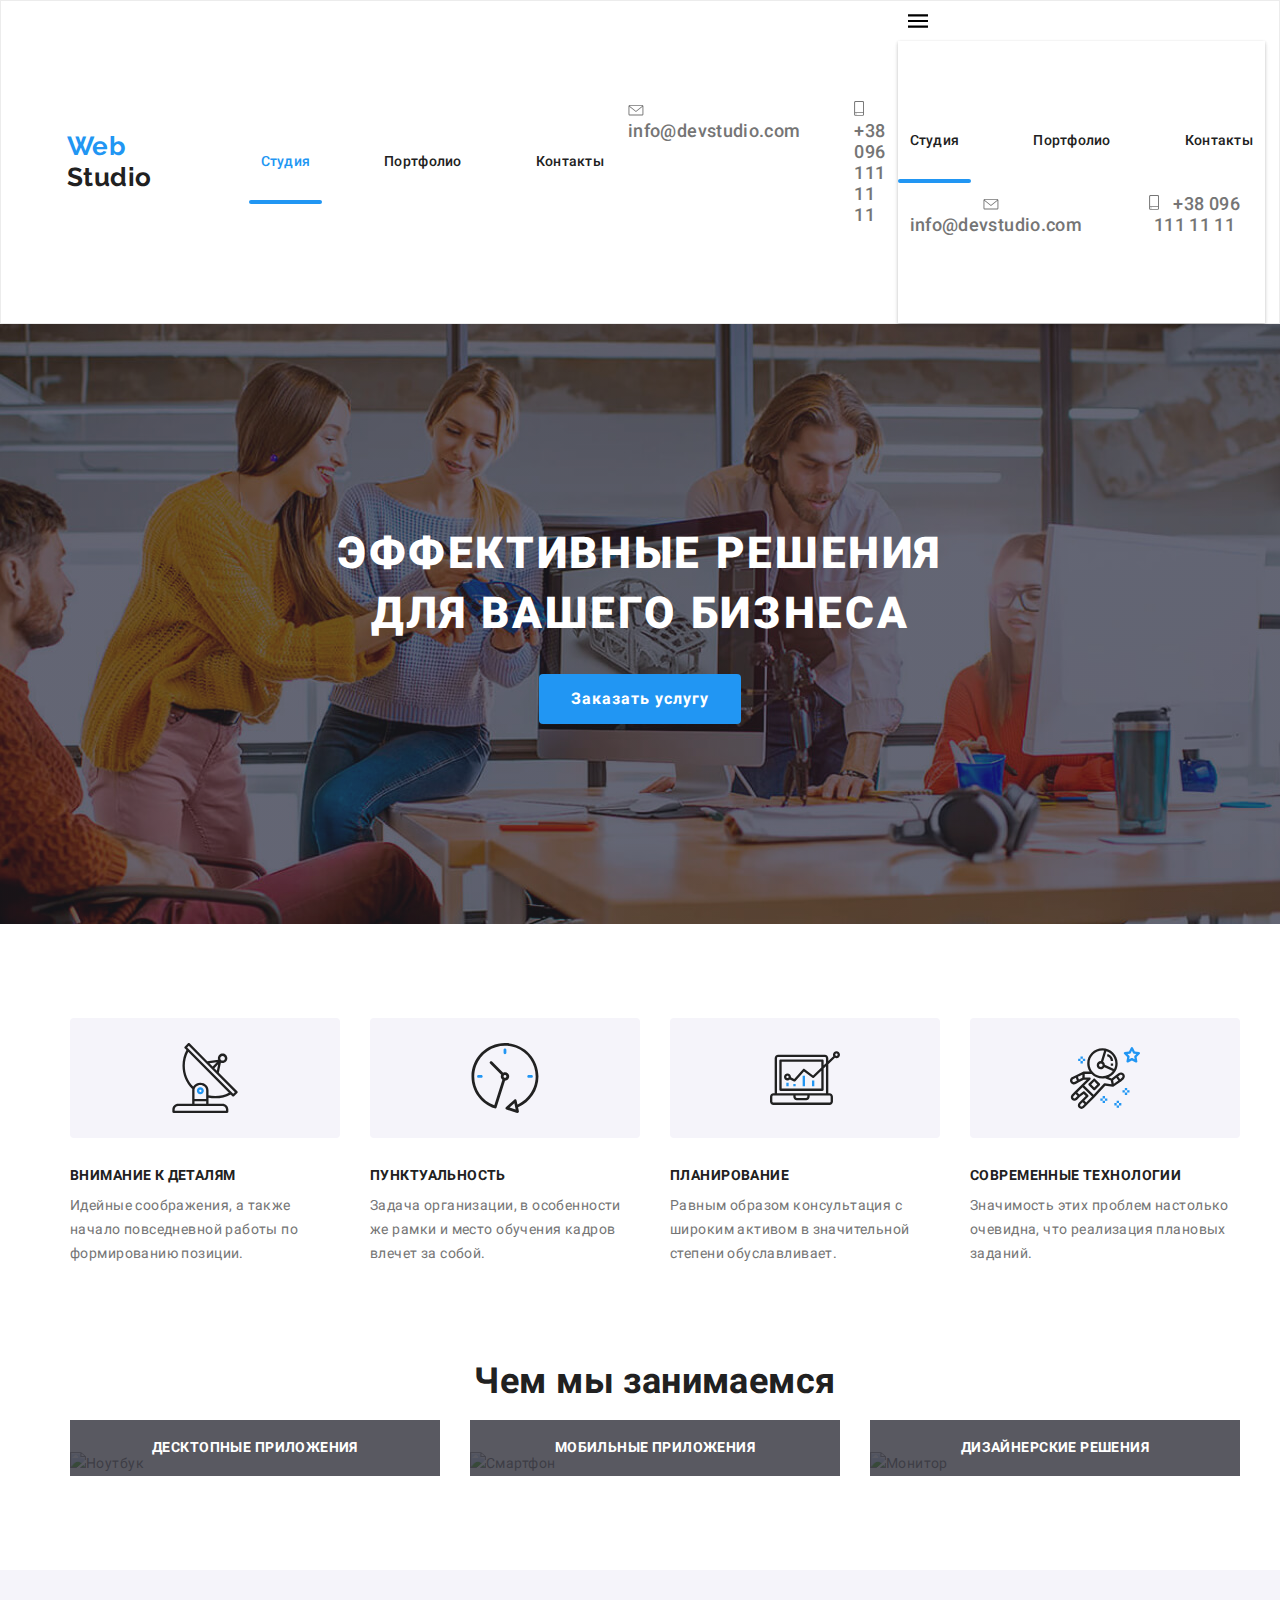
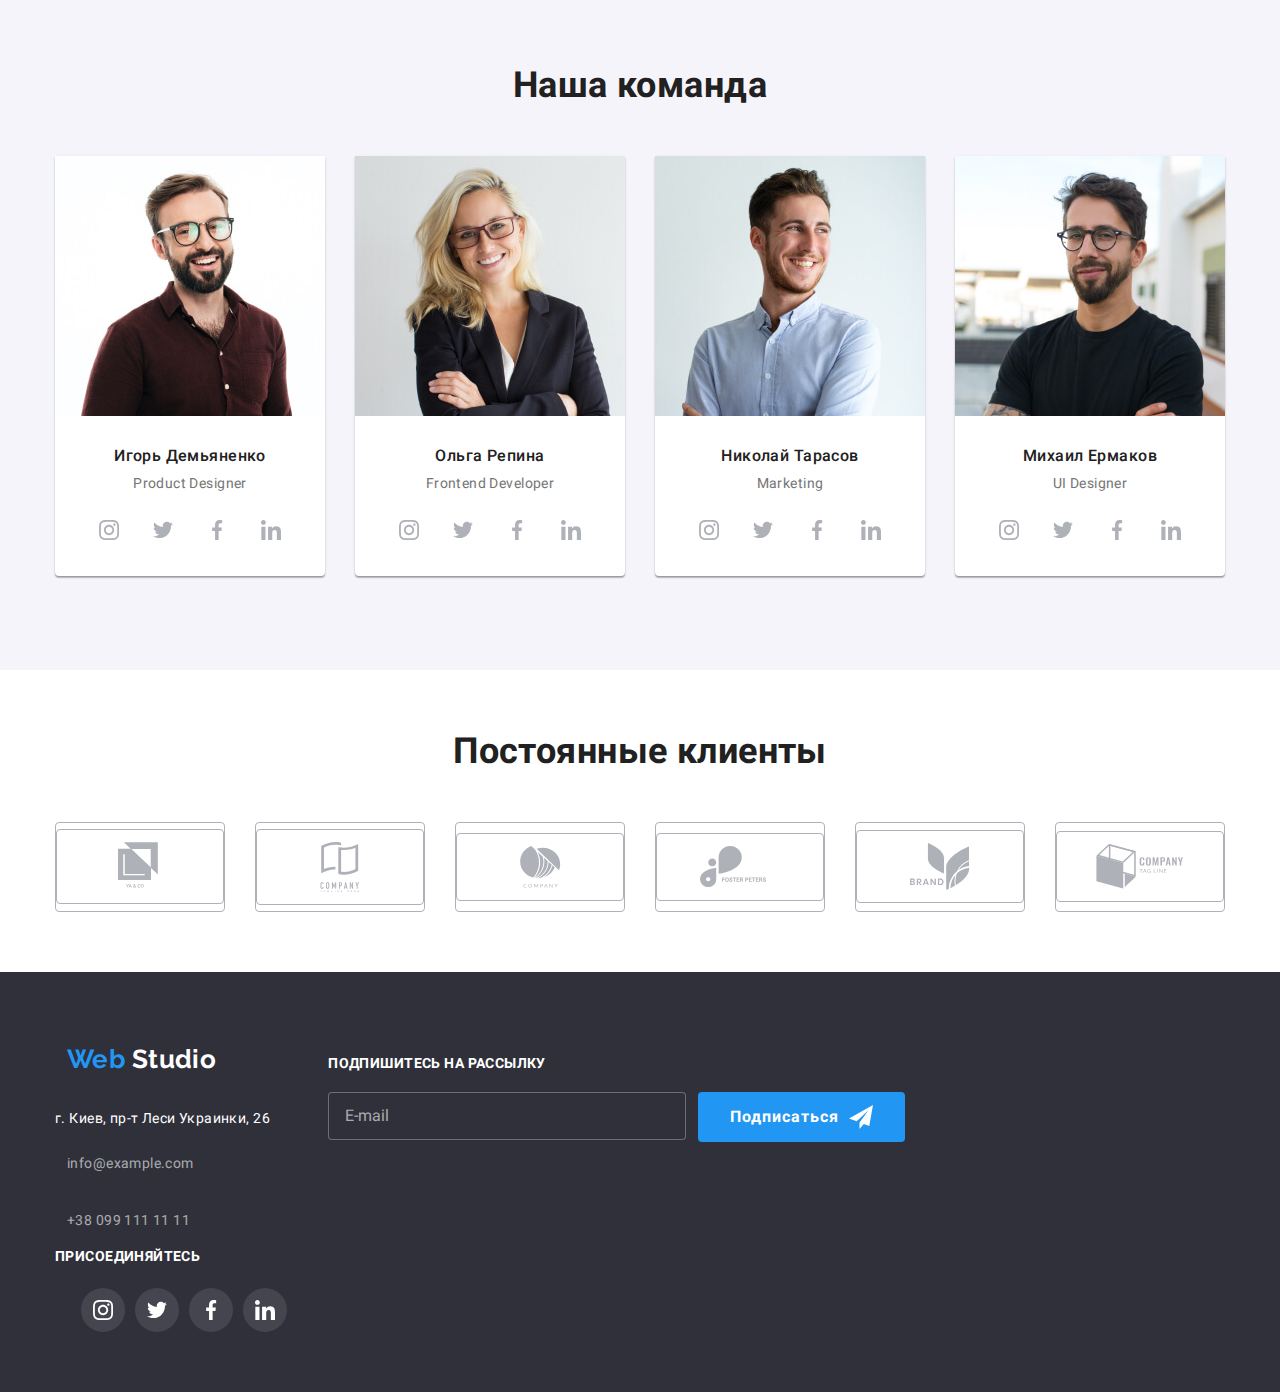
==== commit b4620027: "Tablet portfolio page" ====
--- a/index.html
+++ b/index.html
@@ -26,7 +26,9 @@
               <li class="item">
                 <a href="./portfolio.html" class="animation">Портфолио</a>
               </li>
-              <li class="item"><a href="" class="animation">Контакты</a></li>
+              <li class="item">
+                <a href="" class="animation">Контакты</a>
+              </li>
             </ul>
           </nav>
           <ul class="list header-contact">
@@ -86,9 +88,7 @@
             <div class="menu-container" id="menu-container" data-menu>
               <ul class="site-nav list">
                 <li class="item">
-                  <a href="" class="link current site-nav-link animation"
-                    >Студия</a
-                  >
+                  <a href="" class="link site-nav-link animation">Студия</a>
                 </li>
                 <li class="item">
                   <a href="./portfolio.html" class="animation">Портфолио</a>
--- a/css/main.min.css
+++ b/css/main.min.css
@@ -1,2 +1,2 @@
-.button,.filtr-button{font-family:inherit;font-size:16px;text-align:center;border-radius:4px}*,::after,::before{-webkit-box-sizing:border-box;box-sizing:border-box}:root{-moz-tab-size:4;-o-tab-size:4;tab-size:4}html{line-height:1.15;-webkit-text-size-adjust:100%}body{margin:0}body{font-family:system-ui, -apple-system, "Segoe UI", Roboto, Helvetica, Arial, sans-serif, "Apple Color Emoji", "Segoe UI Emoji"}hr{height:0}abbr[title]{-webkit-text-decoration:underline dotted;text-decoration:underline dotted}b,strong{font-weight:bolder}code,kbd,pre,samp{font-family:SFMono-Regular, Consolas, "Liberation Mono", Menlo, monospace;font-size:1em}small{font-size:80%}sub,sup{font-size:75%;line-height:0;position:relative;vertical-align:baseline}sub{bottom:-0.25em}sup{top:-0.5em}button,input,optgroup,select,textarea{font-family:inherit;font-size:100%;line-height:1.15;margin:0}button,select{text-transform:none}[type="button"],[type="reset"],[type="submit"],button{-webkit-appearance:button}[type="button"]::-moz-focus-inner,[type="reset"]::-moz-focus-inner,[type="submit"]::-moz-focus-inner,button::-moz-focus-inner{border-style:none;padding:0}[type="button"]:-moz-focusring,[type="reset"]:-moz-focusring,[type="submit"]:-moz-focusring,button:-moz-focusring{outline:1px dotted ButtonText}fieldset{padding:0.35em 0.75em 0.625em}legend{padding:0}progress{vertical-align:baseline}[type="number"]::-webkit-inner-spin-button,[type="number"]::-webkit-outer-spin-button{height:auto}[type="search"]{-webkit-appearance:textfield;outline-offset:-2px}[type="search"]::-webkit-search-decoration{-webkit-appearance:none}::-webkit-file-upload-button{-webkit-appearance:button;font:inherit}summary{display:list-item}@font-face{font-family:"Raleway";src:url("./../fonts/Raleway-Bold.eot");src:local("☺"),url("./../fonts/Raleway-Bold.woff") format("woff"),url("./../fonts/Raleway-Bold.ttf") format("truetype"),url("./../fonts/Raleway-Bold.svg") format("svg");font-weight:700;font-style:normal}@font-face{font-family:"Roboto";src:url("./../fonts/Roboto-Regular.eot");src:local("☺"),url("./../fonts/Roboto-Regular.woff") format("woff"),url("./../fonts/Roboto-Regular.ttf") format("truetype"),url("./../fonts/Roboto-Regular.svg") format("svg");font-weight:400;font-style:normal}@font-face{font-family:"Roboto";src:url("./../fonts/Roboto-Medium.eot");src:local("☺"),url("./../fonts/Roboto-Medium.woff") format("woff"),url("./../fonts/Roboto-Medium.ttf") format("truetype"),url("./../fonts/Roboto-Medium.svg") format("svg");font-weight:500;font-style:normal}@font-face{font-family:"Roboto";src:url("./../fonts/Roboto-Bold.eot");src:local("☺"),url("./../fonts/Roboto-Bold.woff") format("woff"),url("./../fonts/Roboto-Bold.ttf") format("truetype"),url("./../fonts/Roboto-Bold.svg") format("svg");font-weight:700;font-style:normal}@font-face{font-family:"Roboto";src:url("./../fonts/Roboto-Black.eot");src:local("☺"),url("./../fonts/Roboto-Black.woff") format("woff"),url("./../fonts/Roboto-Black.ttf") format("truetype"),url("./../fonts/Roboto-Black.svg") format("svg");font-weight:900;font-style:normal}body{color:#757575;background-color:#fff;font-family:"Roboto";font-weight:400;letter-spacing:0.03em;font-size:14px;line-height:1.71}body.modal-open{overflow:hidden}.details{color:#fff}.list{list-style:none;padding:0;margin:0}header{border:1px solid #ececec}@media (max-width: 767px){header{border:none}}.animation{-webkit-transition-duration:250ms;transition-duration:250ms;-webkit-transition-timing-function:cubic-bezier(0.4, 0, 0.2, 1);transition-timing-function:cubic-bezier(0.4, 0, 0.2, 1)}.flexbox{display:-webkit-box;display:-ms-flexbox;display:flex}.section-title{font-size:36px;line-height:1.17;text-align:center;margin-bottom:50px}@media (min-width: 768px) and (max-width: 1199px){.section-title{font-size:28px;line-height:1.18;margin-bottom:30px}}@media (max-width: 767px){.section-title{font-size:28px;line-height:1.18;margin-bottom:30px}}img{display:block;max-width:100%;height:auto}b{font-weight:700;line-height:1.14;color:#fff;text-transform:uppercase}.container{margin-right:auto;margin-left:auto;padding-left:15px;padding-right:15px}@media (max-width: 767px){.container{width:480px}}@media (min-width: 768px) and (max-width: 1199px){.container{width:768px}}@media (min-width: 1200px){.container{width:1200px}}.logo{color:#212121;font-family:"Raleway";font-weight:700;font-size:24px;line-height:1.17;text-decoration:none}.logo:hover,.logo:focus{color:#2196f3}@media (min-width: 768px) and (max-width: 1199px){.logo{margin-right:88px}}.logo-accent{color:#2196f3}.footer-logo{color:#fff;font-family:"Raleway";font-weight:700;font-size:24px;line-height:1.17;text-decoration:none}.footer-logo:hover,.footer-logo:focus{color:#2196f3}@media (min-width: 1200px){.footer-logo,.logo{margin-right:85px;font-size:26px;line-height:1.19}}@media (min-width: 768px) and (max-width: 1199px){.phone-menu{display:none}}.menu-button{display:-webkit-inline-box;display:-ms-inline-flexbox;display:inline-flex;padding:10px;margin:0;border:none;background-color:transparent}.menu-button .icon-cross{display:none}.menu-button.is-open .icon-cross{display:block}.menu-button.is-open .icon-menu{display:none}.menu-button:hover,.menu-button:focus{fill:#2196f3}.menu-container{background-color:#fff;padding-top:60px;padding-bottom:60px;text-align:center;font-size:20px;-webkit-box-shadow:0px 4px 8px rgba(0,0,0,0.04),0px 2px 4px rgba(0,0,0,0.08),0px 1px 3px rgba(0,0,0,0.16);box-shadow:0px 4px 8px rgba(0,0,0,0.04),0px 2px 4px rgba(0,0,0,0.08),0px 1px 3px rgba(0,0,0,0.16)}@media (max-width: 767px){.menu-container{display:none;position:absolute;top:100%;left:0;width:100%;z-index:6}.menu-container.is-open{display:block}}.main-nav,.header{-webkit-box-align:center;-ms-flex-align:center;align-items:center;display:-webkit-box;display:-ms-flexbox;display:flex}.header{position:relative}@media (max-width: 767px){.header{-webkit-box-pack:justify;-ms-flex-pack:justify;justify-content:space-between;padding-top:16px;padding-bottom:16px}}@media (min-width: 768px) and (max-width: 1199px){.site-nav .item:not(:last-child){margin-right:50px}.site-nav a{display:block;padding-top:32px;padding-bottom:32px;font-size:14px;line-height:1.14}}@media (min-width: 1200px){.site-nav .item:not(:last-child){margin-right:50px}.site-nav a{display:block;padding-top:32px;padding-bottom:32px;font-size:14px;line-height:1.14}}.site-nav{display:-webkit-box;display:-ms-flexbox;display:flex}.site-nav .link.current{color:#2196f3}.site-nav a{color:#212121;font-weight:500;letter-spacing:0.02em;text-decoration:none}.site-nav a:hover,.site-nav a:focus{color:#2196f3}@media (max-width: 767px){.site-nav{display:none}.menu-container .site-nav{margin-right:auto;display:block}.site-nav a{font-size:18px;line-height:1.33}.site-nav .item{margin-bottom:40px}.site-nav .item:last-child{margin-bottom:60px}}.site-nav-link{position:relative}.site-nav-link::after{content:" ";position:absolute;left:0;bottom:-2px;display:block;width:100%;height:4px;background-color:#2196f3;border-radius:2px}@media (max-width: 767px){.site-nav-link::after{bottom:-8px}}@media (min-width: 1200px){.header-contact-link{display:-webkit-box;display:-ms-flexbox;display:flex}.header-contact .item+.item{margin-left:30px}.header-contact{display:-webkit-box;display:-ms-flexbox;display:flex;margin-left:auto}.header-contact a{line-height:1.14}}.header-contact{font-weight:500;font-style:normal}.header-contact a{color:#757575;text-decoration:none;letter-spacing:0.02em;-webkit-box-align:center;-ms-flex-align:center;align-items:center}.header-contact>.item a{-webkit-box-align:center;-ms-flex-align:center;align-items:center}.header-contact>.item img{margin-right:10px}@media (max-width: 767px){.header-contact{display:none;text-align:center}.menu-container .header-contact{display:inline-block}}.header-contact a{font-size:18px;line-height:1.17;display:block}.header-contact .item{margin-bottom:16px}.header-contact .item:last-child{margin-bottom:0}@media (min-width: 768px) and (max-width: 1199px){.header-contact{margin-left:auto}.header-contact a{display:block;font-size:12px;line-height:1.17}.header-contact .item{margin-bottom:10px}.header-contact .item:last-child{margin-bottom:0}}.header-contact-icon{margin-right:10px;fill:#757575}.header-contact-link:hover .header-contact-icon,.header-contact-link:focus .header-contact-icon{fill:#2196f3}.contact-img .header-contact .item a{color:#757575;text-decoration:none;letter-spacing:0.02em;line-height:1.14}.header-contact-link:hover,.header-contact-link:focus{color:#2196f3}.button{color:#212121;background-color:#fff;font-weight:700;line-height:1.87;letter-spacing:0.06em;display:-webkit-inline-box;display:-ms-inline-flexbox;display:inline-flex;-webkit-box-align:center;-ms-flex-align:center;align-items:center}.button:hover,.button:focus{color:#fff;background-color:#2196f3}.button.primary{background-color:#2196f3;color:#fff;text-decoration:none;padding:10px 32px;min-width:200px;border:none}.button.primary.submit{-webkit-box-shadow:0px 1px 3px rgba(0,0,0,0.12),0px 1px 1px rgba(0,0,0,0.14),0px 2px 1px rgba(0,0,0,0.2);box-shadow:0px 1px 3px rgba(0,0,0,0.12),0px 1px 1px rgba(0,0,0,0.14),0px 2px 1px rgba(0,0,0,0.2);padding:10px 50px;margin-left:auto;margin-right:auto}.button.primary .footer-button{padding-left:28px;padding-right:28px}.filtr-button{background-color:#f5f4fa;color:#212121;font-weight:500;line-height:1.62;letter-spacing:0.03em;padding:6px 22px;border:none}.filtr-button:hover,.filtr-button:focus{-webkit-box-shadow:0px 3px 1px rgba(0,0,0,0.1),0px 1px 2px rgba(0,0,0,0.08),0px 2px 2px rgba(0,0,0,0.12);box-shadow:0px 3px 1px rgba(0,0,0,0.1),0px 1px 2px rgba(0,0,0,0.08),0px 2px 2px rgba(0,0,0,0.12);color:#fff;background-color:#2196f3}.hero{text-align:center;max-width:1600px;width:100%;margin-left:auto;margin-right:auto;background-color:#2f303a;background-image:-webkit-gradient(linear, left top, right top, from(rgba(47,48,58,0.4)), to(rgba(47,48,58,0.4))),url(../../images/optimaze/herodesktop.jpg);background-image:linear-gradient(to right, rgba(47,48,58,0.4), rgba(47,48,58,0.4)),url(../../images/optimaze/herodesktop.jpg);background-repeat:no-repeat;background-position:center}@media (max-width: 767px){.hero{height:400px;padding-top:118px;padding-bottom:118px;background-image:-webkit-gradient(linear, left top, right top, from(rgba(47,48,58,0.4)), to(rgba(47,48,58,0.4))),url(../../images/optimaze/herophone.jpg);background-image:linear-gradient(to right, rgba(47,48,58,0.4), rgba(47,48,58,0.4)),url(../../images/optimaze/herophone.jpg)}}@media screen and (max-width: 767px) and (min-device-pixel-ratio: 2), screen and (max-width: 767px) and (-webkit-min-device-pixel-ratio: 2), screen and (max-width: 767px) and (min-resolution: 192dpi), screen and (max-width: 767px) and (min-resolution: 2dppx){.hero{background-image:url(./../images/optimaze/herophone2@.jpg)}}@media (min-width: 1200px){.hero{height:600px;padding-top:200px;padding-bottom:200px;background-image:-webkit-gradient(linear, left top, right top, from(rgba(47,48,58,0.4)), to(rgba(47,48,58,0.4))),url(../../images/optimaze/herodesktop.jpg);background-image:linear-gradient(to right, rgba(47,48,58,0.4), rgba(47,48,58,0.4)),url(../../images/optimaze/herodesktop.jpg)}}@media screen and (min-width: 1200px) and (min-device-pixel-ratio: 2), screen and (min-width: 1200px) and (-webkit-min-device-pixel-ratio: 2), screen and (min-width: 1200px) and (min-resolution: 192dpi), screen and (min-width: 1200px) and (min-resolution: 2dppx){.hero{background-image:url(./../images/optimaze/herodesktop2@.jpg)}}@media (min-width: 768px) and (max-width: 1199px){.hero{height:400px;padding-top:118px;padding-bottom:118px;background-image:-webkit-gradient(linear, left top, right top, from(rgba(47,48,58,0.4)), to(rgba(47,48,58,0.4))),url(../../images/optimaze/herotablet.jpg);background-image:linear-gradient(to right, rgba(47,48,58,0.4), rgba(47,48,58,0.4)),url(../../images/optimaze/herotablet.jpg)}}@media screen and (min-width: 768px) and (max-width: 1199px) and (min-device-pixel-ratio: 2), screen and (min-width: 768px) and (max-width: 1199px) and (-webkit-min-device-pixel-ratio: 2), screen and (min-width: 768px) and (max-width: 1199px) and (min-resolution: 192dpi), screen and (min-width: 768px) and (max-width: 1199px) and (min-resolution: 2dppx){.hero{background-image:url(./../images/optimaze/herotablet2@.jpg)}}.hero-title{color:#fff;font-weight:900;font-size:44px;line-height:1.36;letter-spacing:0.06em;text-transform:uppercase;margin-top:0;margin-bottom:30px}.hero-title+a{-webkit-box-align:center;-ms-flex-align:center;align-items:center}@media (max-width: 767px){.hero-title{font-size:25px;line-height:1.62}}@media (min-width: 768px) and (max-width: 1199px){.hero-title{font-size:26px;line-height:1.62}}.advantages{padding-top:60px;padding-bottom:60px}@media (min-width: 1200px){.advantages{padding-top:94px;padding-bottom:94px}}.advantages-list{display:-webkit-box;display:-ms-flexbox;display:flex}@media (min-width: 768px) and (max-width: 1199px){.advantages-list{-ms-flex-wrap:wrap;flex-wrap:wrap}}@media (max-width: 767px){.advantages-list{display:block}.advantages-item{display:block;margin-bottom:30px}.advantages-item:nth-child(4n){margin-bottom:0}.advantages-list>h3{text-align:center}.advantages-title{text-align:center}}.section-title,.advantages-title,.item-title{color:#212121;font-weight:700;margin-top:0}.item-title,.advantages-title{line-height:1.14;font-size:14px;text-transform:uppercase;margin-bottom:10px}.advantages-item>.advantages-title{margin-top:30px}.accurate{margin-top:0;margin-bottom:0}@media (min-width: 1200px){.advantages-item{width:calc((100% - 90px) / 4);margin-right:30px}.advantages-item:nth-child(4n){margin-right:0}}@media (min-width: 768px) and (max-width: 1199px){.advantages-item{width:calc((100% - 30px) / 2);margin-bottom:30px}.advantages-item:nth-child(odd){margin-right:30px}.advantages-item:nth-last-of-type(1){margin-bottom:0}.advantages-item:nth-last-of-type(2){margin-bottom:0}}.advantages-description{text-align:left;margin:0}.advantages-icon{background-color:#f5f4fa;border-radius:4px}@media (min-width: 768px) and (max-width: 1199px){.advantages-icon{display:-webkit-box;display:-ms-flexbox;display:flex;-webkit-box-pack:center;-ms-flex-pack:center;justify-content:center;-webkit-box-align:center;-ms-flex-align:center;align-items:center;height:120px}}@media (min-width: 1200px){.advantages-icon{display:-webkit-inline-box;display:-ms-inline-flexbox;display:inline-flex;-webkit-box-align:center;-ms-flex-align:center;align-items:center;-webkit-box-pack:center;-ms-flex-pack:center;justify-content:center;height:120px;width:270px}}@media (max-width: 767px){.advantages-icon{display:block;max-width:100%;text-align:center;padding-top:25px;padding-bottom:18px}}.what-doing{padding-bottom:94px}@media (max-width: 767px){.what-doing{display:none}}@media (min-width: 768px) and (max-width: 1199px){.what-doing{display:none}}.what-doing-list{display:-webkit-box;display:-ms-flexbox;display:flex}.what-doing-item{width:calc((100% - 60px) / 3);margin-right:30px}.what-doing-item:nth-child(3n){margin-right:0}.doing-box{position:relative}.what-doing-title{position:absolute;bottom:0;left:0;width:100%;background-color:rgba(47,48,58,0.8);padding-top:20px;padding-bottom:20px}.what-doing-list>.what-doing-item h3{text-align:center;color:#fff}.team{background-color:#f5f4fa;padding-top:60px;padding-bottom:60px}@media (min-width: 1200px){.team{padding-top:94px;padding-bottom:94px}}.members-list{display:-webkit-box;display:-ms-flexbox;display:flex}@media (min-width: 768px) and (max-width: 1199px){.members-list{-ms-flex-wrap:wrap;flex-wrap:wrap}}@media (max-width: 767px){.members-list{display:block}}.element-title{color:#212121;font-weight:500;font-size:16px;line-height:1.19;margin-top:30px;margin-bottom:10px}.description{line-height:1.19;margin-top:0;margin-bottom:16px}.members{background-color:#fff;-webkit-box-shadow:0px 1px 3px rgba(0,0,0,0.12),0px 1px 1px rgba(0,0,0,0.14),0px 2px 1px rgba(0,0,0,0.2);box-shadow:0px 1px 3px rgba(0,0,0,0.12),0px 1px 1px rgba(0,0,0,0.14),0px 2px 1px rgba(0,0,0,0.2);border-radius:0px 0px 4px 4px}@media (min-width: 1200px){.members{width:calc((100% - 90px) / 4);margin-right:30px}.members:nth-child(4n){margin-right:o}}@media (min-width: 768px) and (max-width: 1199px){.members{width:calc((100% - 30px) / 2);margin-bottom:30px}.members:nth-child(odd){margin-right:30px}.members:nth-last-of-type(1){margin-bottom:0}.members:nth-last-of-type(2){margin-bottom:0}}@media (max-width: 767px){.members{padding-bottom:24px;margin-bottom:30px}.members:nth-child(4n){margin-bottom:0}}.members-list>.members h3,p{text-align:center}.social-list{display:-webkit-box;display:-ms-flexbox;display:flex;-webkit-box-align:center;-ms-flex-align:center;align-items:center;-webkit-box-pack:center;-ms-flex-pack:center;justify-content:center}@media (min-width: 768px) and (max-width: 1199px){.social-list{margin-top:16px;margin-bottom:24px}}.social-item{margin-right:10px}.social-item:not(:last-child){margin-right:10px}@media (min-width: 1200px){.social-item{width:calc((100% - 94px) / 4);margin-bottom:24px}.social-item:first-of-type{margin-left:32px}.social-item:nth-child(4n){margin-right:32px}a{display:block;padding:12px}}.social-icons-link{display:-webkit-inline-box;display:-ms-inline-flexbox;display:inline-flex;-webkit-box-align:center;-ms-flex-align:center;align-items:center;-webkit-box-pack:center;-ms-flex-pack:center;justify-content:center;align-items:center;justify-content:center;border-radius:50%;height:44px;width:44px;background-color:#fff}.social-icons-link:hover,.social-icons-link:focus{background-color:#2196f3}.social-icon{fill:#afb1b8}.social-icons-link:hover .social-icon,.social-icons-link:focus .social-icon{fill:#fff}@media (min-width: 1200px){.footer-social-item{width:calc((100% - 30px) / 4);margin-top:20px}.footer-social-item:nth-child(4n){margin-right:0}}.footer-social-item{display:-webkit-inline-box;display:-ms-inline-flexbox;display:inline-flex;height:44px;width:44px;margin-right:10px;border-radius:50%;background-size:20px;background-position:center;background-repeat:no-repeat;background-color:rgba(255,255,255,0.1)}.footer-social-item:hover,.footer-social-item:focus{background-color:#2196f3}.footer-social-item a{padding:12px;display:block}.footer-social-icon{fill:#fff}.sent-icon{margin-left:10px}.footer-social-list{display:-webkit-box;display:-ms-flexbox;display:flex;-webkit-box-pack:center;-ms-flex-pack:center;justify-content:center}@media (max-width: 767px){.footer-social-list{margin-top:20px;margin-bottom:60px}}.clients{margin-top:60px;margin-bottom:60px}@media (min-width: 1200px){.clients .clients{margin-top:94px;margin-bottom:94px}}.clients-list{display:-webkit-box;display:-ms-flexbox;display:flex}@media (max-width: 767px){.clients-list{-ms-flex-wrap:wrap;flex-wrap:wrap;-ms-flex-pack:distribute;justify-content:space-around}}@media (min-width: 768px) and (max-width: 1199px){.clients-list{-ms-flex-wrap:wrap;flex-wrap:wrap;-ms-flex-pack:distribute;justify-content:space-around}}.clients-icon{fill:#afb1b8}.clients-item:hover .clients-icon,.clients-item:focus .clients-icon{fill:#2196f3}.clients-logo{display:-webkit-box;display:-ms-flexbox;display:flex;-webkit-box-pack:center;-ms-flex-pack:center;justify-content:center;-webkit-box-align:center;-ms-flex-align:center;align-items:center;border:1px solid #afb1b8;border-radius:4px;-webkit-box-sizing:border-box;box-sizing:border-box;height:90px}@media (min-width: 1200px){.clients-logo{width:calc((100% - 5 * 30px) / 6);margin-left:30px}.clients-logo:nth-last-of-type(6n){margin-left:0}}@media (min-width: 768px) and (max-width: 1199px){.clients-logo{width:calc((100% - 60px) / 3);margin-top:30px;margin-left:30px}.clients-logo:nth-last-of-type(5){margin-top:0}.clients-logo:nth-last-of-type(6){margin-top:0;margin-left:0}.clients-logo:nth-last-of-type(4){margin-top:0}.clients-logo:nth-last-of-type(3){margin-left:0}}@media (max-width: 767px){.clients-logo{width:calc((100% - 30px) / 2);margin-top:30px}.clients-logo:nth-child(2n){margin-left:30px}.clients-logo:nth-last-of-type(5){margin-top:0}.clients-logo:nth-last-of-type(6){margin-top:0}}@media (min-width: 1200px){.clients-item{display:-webkit-inline-box;display:-ms-inline-flexbox;display:inline-flex;-webkit-box-align:center;-ms-flex-align:center;align-items:center;-webkit-box-pack:center;-ms-flex-pack:center;justify-content:center;border:1px solid #afb1b8;-webkit-box-sizing:border-box;box-sizing:border-box;border-radius:4px;width:170px}.clients-item:hover,.clients-item:focus{border-color:#2196f3}.clients-list{-webkit-box-pack:center;-ms-flex-pack:center;justify-content:center}}.footer-contact .adress{font-weight:400;color:#fff;font-style:normal;margin-top:20px;margin-left:0;text-align:start}.footer-contact a{text-decoration:none;font-style:normal;color:rgba(255,255,255,0.6)}.footer-contact a:hover,.footer-contact a:focus{color:#2196f3}.adress{margin-bottom:8px}@media (min-width: 1200px){.adress{margin-bottom:9px}}@media (max-width: 767px){.footer-contact{text-align:center;margin-bottom:8px}.footer-contact:last-child{margin-bottom:60px}}@media (min-width: 1200px){.footer-contact{margin-bottom:9px}.footer-contact:last-child{margin-bottom:0}}@media (max-width: 767px){.footer-contact .adress{text-align:center}}footer{background-color:#2f303a;padding-top:60px;padding-bottom:60px}@media (max-width: 767px){.footer{display:block;text-align:center}}@media (min-width: 768px) and (max-width: 1199px){.footer{padding-left:76px;padding-right:76px;text-align:center}}@media (min-width: 1200px){.footer{display:-webkit-box;display:-ms-flexbox;display:flex;-webkit-box-align:baseline;-ms-flex-align:baseline;align-items:baseline}}.clients-list .second-block{margin-left:70px;margin-top:12px;margin-right:70px}.clients-list .second-block b{display:block}@media (max-width: 767px){.second-block b{text-align:center}}@media (min-width: 768px) and (max-width: 1199px){.second-block b{display:block;margin-bottom:20px}}@media (min-width: 1200px){.third-block{width:calc(50% - 15px);margin-left:15px;margin-top:12px;-webkit-box-pack:justify;-ms-flex-pack:justify;justify-content:space-between}.third-block b{display:block;margin-bottom:20px}}@media (max-width: 767px){.third-block{display:inline-block;margin:0;width:100%}}@media (min-width: 768px) and (max-width: 1199px){.third-block{display:inline-block;margin:0;width:100%}.third-block b{display:block;margin-bottom:20px;margin-top:60px}}.footer-form{display:block}@media (min-width: 1200px){.footer-form{display:-webkit-box;display:-ms-flexbox;display:flex}}.footer-input{border:0.5px solid rgba(255,255,255,0.3);border-radius:4px;background-color:#2f303a;padding:15px 16px;color:#fff}.footer-input:focus{border:1px solid #2196f3;outline:#2196f3}.footer-input::-webkit-input-placeholder{font-size:16px;line-height:1.25;color:rgba(255,255,255,0.6)}.footer-input:-ms-input-placeholder{font-size:16px;line-height:1.25;color:rgba(255,255,255,0.6)}.footer-input::-ms-input-placeholder{font-size:16px;line-height:1.25;color:rgba(255,255,255,0.6)}.footer-input::placeholder{font-size:16px;line-height:1.25;color:rgba(255,255,255,0.6)}@media (min-width: 1200px){.footer-input{margin-right:12px;width:358px}}@media (min-width: 768px) and (max-width: 1199px){.footer-input{width:100%;max-width:450px;margin-bottom:20px}}@media (max-width: 767px){.footer-input{width:100%;max-width:450px;margin-bottom:20px;margin-top:20px}}@media (min-width: 768px) and (max-width: 1199px){.footer-tablet-align{display:-webkit-box;display:-ms-flexbox;display:flex;-webkit-box-pack:justify;-ms-flex-pack:justify;justify-content:space-between;text-align:center}}@media (min-width: 768px) and (max-width: 1199px){.first-block{-webkit-box-pack:start;-ms-flex-pack:start;justify-content:flex-start}}@media (min-width: 768px) and (max-width: 1199px){.second-block{-webkit-box-pack:end;-ms-flex-pack:end;justify-content:flex-end}}.form-field{position:relative;margin-bottom:10px;display:-webkit-box;display:-ms-flexbox;display:flex;-webkit-box-orient:vertical;-webkit-box-direction:normal;-ms-flex-direction:column;flex-direction:column}@media (max-width: 767px){.form-field{text-align:left;font-size:12px;line-height:1.17}}.form-field a{color:#2196f3}.comment{margin-bottom:20px}.form-checkbox{padding-left:11px;padding-right:11px;-webkit-box-align:center;-ms-flex-align:center;align-items:center;margin-bottom:30px}@media (max-width: 767px){.form-checkbox{padding:0}}.form-input{width:100%;margin:0;border-radius:4px;border:1px solid rgba(33,33,33,0.2);padding:11px 42px;color:#757575}.form-input:focus{border:1px solid #2196f3;outline:#2196f3}.form-input.comment{padding:16px}.modal-icon{position:absolute;top:70%;left:12px;-webkit-transform:translateY(-50%);transform:translateY(-50%);display:inline-block}.form-label{font-size:12px;letter-spacing:0.01em;line-height:1.16;font-style:normal;font-weight:normal;margin-bottom:4px}.form-input:focus ~ .modal-icon{fill:#2196f3}.checkbox{position:absolute;width:1px;height:1px;margin:-1px;border:0;padding:0;clip:rect(0 0 0 0);overflow:hidden}.checkbox-icon{display:inline-block;width:15px;height:15px;border:2px solid #212121;border-radius:4px}.checkbox:checked+.checkbox-icon{border-color:#2196f3;background-color:#2196f3;background-image:url(./../../images/icon/check.svg);background-size:contain;background-origin:border-box}.backdrop{position:fixed;top:0;left:0;right:0;bottom:0;overflow-y:scroll;background-color:rgba(0,0,0,0.2);z-index:100;opacity:1;-webkit-transition-property:opacity;transition-property:opacity}.modal{position:absolute;top:50%;left:50%;padding:40px;width:100%;width:528px;height:581px;background-color:#fff;border-radius:4px;-webkit-transform:translate(-50%, -50%) scale(1);transform:translate(-50%, -50%) scale(1);opacity:1;-webkit-transition-property:-webkit-transform;transition-property:-webkit-transform;transition-property:transform;transition-property:transform, -webkit-transform}.modal b{color:#212121;font-size:20px;text-align:center;font-weight:bold;line-height:1.15;text-transform:none;margin-bottom:12px}.backdrop.is-hidden .modal{-webkit-transform:translate(-50%, -50%) scale(0.8);transform:translate(-50%, -50%) scale(0.8)}@media (max-width: 767px){.modal{max-width:450px;text-align:center}.modal b{font-size:20px;line-height:1.17;letter-spacing:0.01em}}.btn-close{position:absolute;display:block;top:8px;right:8px;width:30px;height:30px;border:1px solid rgba(0,0,0,0.1);border-radius:50%;background-color:#fff;padding:1px 6px}.btn-close:focus,.btn-close:hover{fill:#2196f3;background-color:#fff;outline:#2196f3}.close-icon{display:inline-block;margin-left:auto;margin-right:auto}.backdrop.is-hidden{visibility:hidden;pointer-events:none;opacity:0}textarea{resize:none}
+.button,.filtr-button{font-family:inherit;font-size:16px;text-align:center;border-radius:4px}*,::after,::before{-webkit-box-sizing:border-box;box-sizing:border-box}:root{-moz-tab-size:4;-o-tab-size:4;tab-size:4}html{line-height:1.15;-webkit-text-size-adjust:100%}body{margin:0}body{font-family:system-ui, -apple-system, "Segoe UI", Roboto, Helvetica, Arial, sans-serif, "Apple Color Emoji", "Segoe UI Emoji"}hr{height:0}abbr[title]{-webkit-text-decoration:underline dotted;text-decoration:underline dotted}b,strong{font-weight:bolder}code,kbd,pre,samp{font-family:SFMono-Regular, Consolas, "Liberation Mono", Menlo, monospace;font-size:1em}small{font-size:80%}sub,sup{font-size:75%;line-height:0;position:relative;vertical-align:baseline}sub{bottom:-0.25em}sup{top:-0.5em}button,input,optgroup,select,textarea{font-family:inherit;font-size:100%;line-height:1.15;margin:0}button,select{text-transform:none}[type="button"],[type="reset"],[type="submit"],button{-webkit-appearance:button}[type="button"]::-moz-focus-inner,[type="reset"]::-moz-focus-inner,[type="submit"]::-moz-focus-inner,button::-moz-focus-inner{border-style:none;padding:0}[type="button"]:-moz-focusring,[type="reset"]:-moz-focusring,[type="submit"]:-moz-focusring,button:-moz-focusring{outline:1px dotted ButtonText}fieldset{padding:0.35em 0.75em 0.625em}legend{padding:0}progress{vertical-align:baseline}[type="number"]::-webkit-inner-spin-button,[type="number"]::-webkit-outer-spin-button{height:auto}[type="search"]{-webkit-appearance:textfield;outline-offset:-2px}[type="search"]::-webkit-search-decoration{-webkit-appearance:none}::-webkit-file-upload-button{-webkit-appearance:button;font:inherit}summary{display:list-item}@font-face{font-family:"Raleway";src:url("./../fonts/Raleway-Bold.eot");src:local("☺"),url("./../fonts/Raleway-Bold.woff") format("woff"),url("./../fonts/Raleway-Bold.ttf") format("truetype"),url("./../fonts/Raleway-Bold.svg") format("svg");font-weight:700;font-style:normal}@font-face{font-family:"Roboto";src:url("./../fonts/Roboto-Regular.eot");src:local("☺"),url("./../fonts/Roboto-Regular.woff") format("woff"),url("./../fonts/Roboto-Regular.ttf") format("truetype"),url("./../fonts/Roboto-Regular.svg") format("svg");font-weight:400;font-style:normal}@font-face{font-family:"Roboto";src:url("./../fonts/Roboto-Medium.eot");src:local("☺"),url("./../fonts/Roboto-Medium.woff") format("woff"),url("./../fonts/Roboto-Medium.ttf") format("truetype"),url("./../fonts/Roboto-Medium.svg") format("svg");font-weight:500;font-style:normal}@font-face{font-family:"Roboto";src:url("./../fonts/Roboto-Bold.eot");src:local("☺"),url("./../fonts/Roboto-Bold.woff") format("woff"),url("./../fonts/Roboto-Bold.ttf") format("truetype"),url("./../fonts/Roboto-Bold.svg") format("svg");font-weight:700;font-style:normal}@font-face{font-family:"Roboto";src:url("./../fonts/Roboto-Black.eot");src:local("☺"),url("./../fonts/Roboto-Black.woff") format("woff"),url("./../fonts/Roboto-Black.ttf") format("truetype"),url("./../fonts/Roboto-Black.svg") format("svg");font-weight:900;font-style:normal}body{color:#757575;background-color:#fff;font-family:"Roboto";font-weight:400;letter-spacing:0.03em;font-size:14px;line-height:1.71}body.modal-open{overflow:hidden}.details{color:#fff}.list{list-style:none;padding:0;margin:0}header{border:1px solid #ececec}@media (max-width: 767px){header{border:none}}.animation{-webkit-transition-duration:250ms;transition-duration:250ms;-webkit-transition-timing-function:cubic-bezier(0.4, 0, 0.2, 1);transition-timing-function:cubic-bezier(0.4, 0, 0.2, 1)}.flexbox{display:-webkit-box;display:-ms-flexbox;display:flex}.section-title{font-size:36px;line-height:1.17;text-align:center;margin-bottom:50px}@media (min-width: 768px) and (max-width: 1199px){.section-title{font-size:28px;line-height:1.18;margin-bottom:30px}}@media (max-width: 767px){.section-title{font-size:28px;line-height:1.18;margin-bottom:30px}}img{display:block;max-width:100%;height:auto}b{font-weight:700;line-height:1.14;color:#fff;text-transform:uppercase}.container{margin-right:auto;margin-left:auto;padding-left:15px;padding-right:15px}@media (max-width: 767px){.container{width:480px}}@media (min-width: 768px) and (max-width: 1199px){.container{width:768px}}@media (min-width: 1200px){.container{width:1200px}}.logo{color:#212121;font-family:"Raleway";font-weight:700;font-size:24px;line-height:1.17;text-decoration:none}.logo:hover,.logo:focus{color:#2196f3}@media (min-width: 768px) and (max-width: 1199px){.logo{margin-right:88px}}.logo-accent{color:#2196f3}.footer-logo{color:#fff;font-family:"Raleway";font-weight:700;font-size:24px;line-height:1.17;text-decoration:none}.footer-logo:hover,.footer-logo:focus{color:#2196f3}@media (min-width: 1200px){.footer-logo,.logo{margin-right:85px;font-size:26px;line-height:1.19}}@media (min-width: 768px) and (max-width: 1199px){.phone-menu{display:none}}.menu-button{display:-webkit-inline-box;display:-ms-inline-flexbox;display:inline-flex;padding:10px;margin:0;border:none;background-color:transparent}.menu-button .icon-cross{display:none}.menu-button.is-open .icon-cross{display:block}.menu-button.is-open .icon-menu{display:none}.menu-button:hover,.menu-button:focus{fill:#2196f3}.menu-container{background-color:#fff;padding-top:60px;padding-bottom:60px;text-align:center;font-size:20px;-webkit-box-shadow:0px 4px 8px rgba(0,0,0,0.04),0px 2px 4px rgba(0,0,0,0.08),0px 1px 3px rgba(0,0,0,0.16);box-shadow:0px 4px 8px rgba(0,0,0,0.04),0px 2px 4px rgba(0,0,0,0.08),0px 1px 3px rgba(0,0,0,0.16)}@media (max-width: 767px){.menu-container{display:none;position:absolute;top:100%;left:0;width:100%;z-index:6}.menu-container.is-open{display:block}}.main-nav,.header{-webkit-box-align:center;-ms-flex-align:center;align-items:center;display:-webkit-box;display:-ms-flexbox;display:flex}.header{position:relative}@media (max-width: 767px){.header{-webkit-box-pack:justify;-ms-flex-pack:justify;justify-content:space-between;padding-top:16px;padding-bottom:16px}}@media (min-width: 768px) and (max-width: 1199px){.site-nav .item:not(:last-child){margin-right:50px}.site-nav a{display:block;padding-top:32px;padding-bottom:32px;font-size:14px;line-height:1.14}}@media (min-width: 1200px){.site-nav .item:not(:last-child){margin-right:50px}.site-nav a{display:block;padding-top:32px;padding-bottom:32px;font-size:14px;line-height:1.14}}.site-nav{display:-webkit-box;display:-ms-flexbox;display:flex}.site-nav .link.current{color:#2196f3}.site-nav a{color:#212121;font-weight:500;letter-spacing:0.02em;text-decoration:none}.site-nav a:hover,.site-nav a:focus{color:#2196f3}@media (max-width: 767px){.site-nav{display:none}.menu-container .site-nav{margin-right:auto;display:block}.site-nav a{font-size:18px;line-height:1.33}.site-nav .item{margin-bottom:40px}.site-nav .item:last-child{margin-bottom:60px}}.site-nav-link{position:relative}.site-nav-link::after{content:" ";position:absolute;left:0;bottom:-2px;display:block;width:100%;height:4px;background-color:#2196f3;border-radius:2px}@media (max-width: 767px){.site-nav-link::after{bottom:-8px}}@media (min-width: 1200px){.header-contact-link{display:-webkit-box;display:-ms-flexbox;display:flex}.header-contact .item+.item{margin-left:30px}.header-contact{display:-webkit-box;display:-ms-flexbox;display:flex;margin-left:auto}.header-contact a{line-height:1.14}}.header-contact{font-weight:500;font-style:normal}.header-contact a{color:#757575;text-decoration:none;letter-spacing:0.02em;-webkit-box-align:center;-ms-flex-align:center;align-items:center}.header-contact>.item a{-webkit-box-align:center;-ms-flex-align:center;align-items:center}.header-contact>.item img{margin-right:10px}@media (max-width: 767px){.header-contact{display:none;text-align:center}.menu-container .header-contact{display:inline-block}}.header-contact a{font-size:18px;line-height:1.17;display:block}.header-contact .item{margin-bottom:16px}.header-contact .item:last-child{margin-bottom:0}@media (min-width: 768px) and (max-width: 1199px){.header-contact{margin-left:auto}.header-contact a{display:block;font-size:12px;line-height:1.17}.header-contact .item{margin-bottom:10px}.header-contact .item:last-child{margin-bottom:0}}.header-contact-icon{margin-right:10px;fill:#757575}.header-contact-link:hover .header-contact-icon,.header-contact-link:focus .header-contact-icon{fill:#2196f3}.contact-img .header-contact .item a{color:#757575;text-decoration:none;letter-spacing:0.02em;line-height:1.14}.header-contact-link:hover,.header-contact-link:focus{color:#2196f3}.button{color:#212121;background-color:#fff;font-weight:700;line-height:1.87;letter-spacing:0.06em;display:-webkit-inline-box;display:-ms-inline-flexbox;display:inline-flex;-webkit-box-align:center;-ms-flex-align:center;align-items:center}.button:hover,.button:focus{color:#fff;background-color:#2196f3}.button.primary{background-color:#2196f3;color:#fff;text-decoration:none;padding:10px 32px;min-width:200px;border:none}.button.primary.submit{-webkit-box-shadow:0px 1px 3px rgba(0,0,0,0.12),0px 1px 1px rgba(0,0,0,0.14),0px 2px 1px rgba(0,0,0,0.2);box-shadow:0px 1px 3px rgba(0,0,0,0.12),0px 1px 1px rgba(0,0,0,0.14),0px 2px 1px rgba(0,0,0,0.2);padding:10px 50px;margin-left:auto;margin-right:auto}.button.primary .footer-button{padding-left:28px;padding-right:28px}.filtr-button{background-color:#f5f4fa;color:#212121;font-weight:500;line-height:1.62;letter-spacing:0.03em;padding:6px 22px;border:none}.filtr-button:hover,.filtr-button:focus{-webkit-box-shadow:0px 3px 1px rgba(0,0,0,0.1),0px 1px 2px rgba(0,0,0,0.08),0px 2px 2px rgba(0,0,0,0.12);box-shadow:0px 3px 1px rgba(0,0,0,0.1),0px 1px 2px rgba(0,0,0,0.08),0px 2px 2px rgba(0,0,0,0.12);color:#fff;background-color:#2196f3}.hero{text-align:center;max-width:1600px;width:100%;margin-left:auto;margin-right:auto;background-color:#2f303a;background-image:-webkit-gradient(linear, left top, right top, from(rgba(47,48,58,0.4)), to(rgba(47,48,58,0.4))),url(../../images/optimaze/herodesktop.jpg);background-image:linear-gradient(to right, rgba(47,48,58,0.4), rgba(47,48,58,0.4)),url(../../images/optimaze/herodesktop.jpg);background-repeat:no-repeat;background-position:center}@media (max-width: 767px){.hero{height:400px;padding-top:118px;padding-bottom:118px;background-image:-webkit-gradient(linear, left top, right top, from(rgba(47,48,58,0.4)), to(rgba(47,48,58,0.4))),url(../../images/optimaze/herophone.jpg);background-image:linear-gradient(to right, rgba(47,48,58,0.4), rgba(47,48,58,0.4)),url(../../images/optimaze/herophone.jpg)}}@media screen and (max-width: 767px) and (min-device-pixel-ratio: 2), screen and (max-width: 767px) and (-webkit-min-device-pixel-ratio: 2), screen and (max-width: 767px) and (min-resolution: 192dpi), screen and (max-width: 767px) and (min-resolution: 2dppx){.hero{background-image:url(./../images/optimaze/herophone2@.jpg)}}@media (min-width: 1200px){.hero{height:600px;padding-top:200px;padding-bottom:200px;background-image:-webkit-gradient(linear, left top, right top, from(rgba(47,48,58,0.4)), to(rgba(47,48,58,0.4))),url(../../images/optimaze/herodesktop.jpg);background-image:linear-gradient(to right, rgba(47,48,58,0.4), rgba(47,48,58,0.4)),url(../../images/optimaze/herodesktop.jpg)}}@media screen and (min-width: 1200px) and (min-device-pixel-ratio: 2), screen and (min-width: 1200px) and (-webkit-min-device-pixel-ratio: 2), screen and (min-width: 1200px) and (min-resolution: 192dpi), screen and (min-width: 1200px) and (min-resolution: 2dppx){.hero{background-image:url(./../images/optimaze/herodesktop2@.jpg)}}@media (min-width: 768px) and (max-width: 1199px){.hero{height:400px;padding-top:118px;padding-bottom:118px;background-image:-webkit-gradient(linear, left top, right top, from(rgba(47,48,58,0.4)), to(rgba(47,48,58,0.4))),url(../../images/optimaze/herotablet.jpg);background-image:linear-gradient(to right, rgba(47,48,58,0.4), rgba(47,48,58,0.4)),url(../../images/optimaze/herotablet.jpg)}}@media screen and (min-width: 768px) and (max-width: 1199px) and (min-device-pixel-ratio: 2), screen and (min-width: 768px) and (max-width: 1199px) and (-webkit-min-device-pixel-ratio: 2), screen and (min-width: 768px) and (max-width: 1199px) and (min-resolution: 192dpi), screen and (min-width: 768px) and (max-width: 1199px) and (min-resolution: 2dppx){.hero{background-image:url(./../images/optimaze/herotablet2@.jpg)}}.hero-title{color:#fff;font-weight:900;font-size:44px;line-height:1.36;letter-spacing:0.06em;text-transform:uppercase;margin-top:0;margin-bottom:30px}.hero-title+a{-webkit-box-align:center;-ms-flex-align:center;align-items:center}@media (max-width: 767px){.hero-title{font-size:25px;line-height:1.62}}@media (min-width: 768px) and (max-width: 1199px){.hero-title{font-size:26px;line-height:1.62}}.advantages{padding-top:60px;padding-bottom:60px}@media (min-width: 1200px){.advantages{padding-top:94px;padding-bottom:94px}}.advantages-list{display:-webkit-box;display:-ms-flexbox;display:flex}@media (min-width: 768px) and (max-width: 1199px){.advantages-list{-ms-flex-wrap:wrap;flex-wrap:wrap}}@media (max-width: 767px){.advantages-list{display:block}.advantages-item{display:block;margin-bottom:30px}.advantages-item:nth-child(4n){margin-bottom:0}.advantages-list>h3{text-align:center}.advantages-title{text-align:center}}.section-title,.advantages-title,.item-title{color:#212121;font-weight:700;margin-top:0}.item-title,.advantages-title{line-height:1.14;font-size:14px;text-transform:uppercase;margin-bottom:10px}.advantages-item>.advantages-title{margin-top:30px}.accurate{margin-top:0;margin-bottom:0}@media (min-width: 1200px){.advantages-item{width:calc((100% - 90px) / 4);margin-right:30px}.advantages-item:nth-child(4n){margin-right:0}}@media (min-width: 768px) and (max-width: 1199px){.advantages-item{width:calc((100% - 30px) / 2);margin-bottom:30px}.advantages-item:nth-child(odd){margin-right:30px}.advantages-item:nth-last-of-type(1){margin-bottom:0}.advantages-item:nth-last-of-type(2){margin-bottom:0}}.advantages-description{text-align:left;margin:0}.advantages-icon{background-color:#f5f4fa;border-radius:4px}@media (min-width: 768px) and (max-width: 1199px){.advantages-icon{display:-webkit-box;display:-ms-flexbox;display:flex;-webkit-box-pack:center;-ms-flex-pack:center;justify-content:center;-webkit-box-align:center;-ms-flex-align:center;align-items:center;height:120px}}@media (min-width: 1200px){.advantages-icon{display:-webkit-inline-box;display:-ms-inline-flexbox;display:inline-flex;-webkit-box-align:center;-ms-flex-align:center;align-items:center;-webkit-box-pack:center;-ms-flex-pack:center;justify-content:center;height:120px;width:270px}}@media (max-width: 767px){.advantages-icon{display:block;max-width:100%;text-align:center;padding-top:25px;padding-bottom:18px}}.what-doing{padding-bottom:94px}@media (max-width: 767px){.what-doing{display:none}}@media (min-width: 768px) and (max-width: 1199px){.what-doing{display:none}}.what-doing-list{display:-webkit-box;display:-ms-flexbox;display:flex}.what-doing-item{width:calc((100% - 60px) / 3);margin-right:30px}.what-doing-item:nth-child(3n){margin-right:0}.doing-box{position:relative}.what-doing-title{position:absolute;bottom:0;left:0;width:100%;background-color:rgba(47,48,58,0.8);padding-top:20px;padding-bottom:20px}.what-doing-list>.what-doing-item h3{text-align:center;color:#fff}.team{background-color:#f5f4fa;padding-top:60px;padding-bottom:60px}@media (min-width: 1200px){.team{padding-top:94px;padding-bottom:94px}}.members-list{display:-webkit-box;display:-ms-flexbox;display:flex}@media (min-width: 768px) and (max-width: 1199px){.members-list{-ms-flex-wrap:wrap;flex-wrap:wrap}}@media (max-width: 767px){.members-list{display:block}}.element-title{color:#212121;font-weight:500;font-size:16px;line-height:1.19;margin-top:30px;margin-bottom:10px}.description{line-height:1.19;margin-top:0;margin-bottom:16px}.members{background-color:#fff;-webkit-box-shadow:0px 1px 3px rgba(0,0,0,0.12),0px 1px 1px rgba(0,0,0,0.14),0px 2px 1px rgba(0,0,0,0.2);box-shadow:0px 1px 3px rgba(0,0,0,0.12),0px 1px 1px rgba(0,0,0,0.14),0px 2px 1px rgba(0,0,0,0.2);border-radius:0px 0px 4px 4px}@media (min-width: 1200px){.members{width:calc((100% - 90px) / 4);margin-right:30px}.members:nth-child(4n){margin-right:o}}@media (min-width: 768px) and (max-width: 1199px){.members{width:calc((100% - 30px) / 2);margin-bottom:30px}.members:nth-child(odd){margin-right:30px}.members:nth-last-of-type(1){margin-bottom:0}.members:nth-last-of-type(2){margin-bottom:0}}@media (max-width: 767px){.members{padding-bottom:24px;margin-bottom:30px}.members:nth-child(4n){margin-bottom:0}}.members-list>.members h3,p{text-align:center}.social-list{display:-webkit-box;display:-ms-flexbox;display:flex;-webkit-box-align:center;-ms-flex-align:center;align-items:center;-webkit-box-pack:center;-ms-flex-pack:center;justify-content:center}@media (min-width: 768px) and (max-width: 1199px){.social-list{margin-top:16px;margin-bottom:24px}}.social-item{margin-right:10px}.social-item:not(:last-child){margin-right:10px}@media (min-width: 1200px){.social-item{width:calc((100% - 94px) / 4);margin-bottom:24px}.social-item:first-of-type{margin-left:32px}.social-item:nth-child(4n){margin-right:32px}a{display:block;padding:12px}}.social-icons-link{display:-webkit-inline-box;display:-ms-inline-flexbox;display:inline-flex;-webkit-box-align:center;-ms-flex-align:center;align-items:center;-webkit-box-pack:center;-ms-flex-pack:center;justify-content:center;align-items:center;justify-content:center;border-radius:50%;height:44px;width:44px;background-color:#fff}.social-icons-link:hover,.social-icons-link:focus{background-color:#2196f3}.social-icon{fill:#afb1b8}.social-icons-link:hover .social-icon,.social-icons-link:focus .social-icon{fill:#fff}@media (min-width: 1200px){.footer-social-item{width:calc((100% - 30px) / 4);margin-top:20px}.footer-social-item:nth-child(4n){margin-right:0}}.footer-social-item{display:-webkit-inline-box;display:-ms-inline-flexbox;display:inline-flex;height:44px;width:44px;margin-right:10px;border-radius:50%;background-size:20px;background-position:center;background-repeat:no-repeat;background-color:rgba(255,255,255,0.1)}.footer-social-item:hover,.footer-social-item:focus{background-color:#2196f3}.footer-social-item a{padding:12px;display:block}.footer-social-icon{fill:#fff}.sent-icon{margin-left:10px}.footer-social-list{display:-webkit-box;display:-ms-flexbox;display:flex;-webkit-box-pack:center;-ms-flex-pack:center;justify-content:center}@media (max-width: 767px){.footer-social-list{margin-top:20px;margin-bottom:60px}}.clients{margin-top:60px;margin-bottom:60px}@media (min-width: 1200px){.clients .clients{margin-top:94px;margin-bottom:94px}}.clients-list{display:-webkit-box;display:-ms-flexbox;display:flex}@media (max-width: 767px){.clients-list{-ms-flex-wrap:wrap;flex-wrap:wrap;-ms-flex-pack:distribute;justify-content:space-around}}@media (min-width: 768px) and (max-width: 1199px){.clients-list{-ms-flex-wrap:wrap;flex-wrap:wrap;-ms-flex-pack:distribute;justify-content:space-around}}.clients-icon{fill:#afb1b8}.clients-item:hover .clients-icon,.clients-item:focus .clients-icon{fill:#2196f3}.clients-logo{display:-webkit-box;display:-ms-flexbox;display:flex;-webkit-box-pack:center;-ms-flex-pack:center;justify-content:center;-webkit-box-align:center;-ms-flex-align:center;align-items:center;border:1px solid #afb1b8;border-radius:4px;-webkit-box-sizing:border-box;box-sizing:border-box;height:90px}@media (min-width: 1200px){.clients-logo{width:calc((100% - 5 * 30px) / 6);margin-left:30px}.clients-logo:nth-last-of-type(6n){margin-left:0}}@media (min-width: 768px) and (max-width: 1199px){.clients-logo{width:calc((100% - 60px) / 3);margin-top:30px;margin-left:30px}.clients-logo:nth-last-of-type(5){margin-top:0}.clients-logo:nth-last-of-type(6){margin-top:0;margin-left:0}.clients-logo:nth-last-of-type(4){margin-top:0}.clients-logo:nth-last-of-type(3){margin-left:0}}@media (max-width: 767px){.clients-logo{width:calc((100% - 30px) / 2);margin-top:30px}.clients-logo:nth-child(2n){margin-left:30px}.clients-logo:nth-last-of-type(5){margin-top:0}.clients-logo:nth-last-of-type(6){margin-top:0}}@media (min-width: 1200px){.clients-item{display:-webkit-inline-box;display:-ms-inline-flexbox;display:inline-flex;-webkit-box-align:center;-ms-flex-align:center;align-items:center;-webkit-box-pack:center;-ms-flex-pack:center;justify-content:center;border:1px solid #afb1b8;-webkit-box-sizing:border-box;box-sizing:border-box;border-radius:4px;width:170px}.clients-item:hover,.clients-item:focus{border-color:#2196f3}.clients-list{-webkit-box-pack:center;-ms-flex-pack:center;justify-content:center}}.footer-contact .adress{font-weight:400;color:#fff;font-style:normal;margin-top:20px;margin-left:0;text-align:start}.footer-contact a{text-decoration:none;font-style:normal;color:rgba(255,255,255,0.6)}.footer-contact a:hover,.footer-contact a:focus{color:#2196f3}.adress{margin-bottom:8px}@media (min-width: 1200px){.adress{margin-bottom:9px}}@media (max-width: 767px){.footer-contact{text-align:center;margin-bottom:8px}.footer-contact:last-child{margin-bottom:60px}}@media (min-width: 1200px){.footer-contact{margin-bottom:9px}.footer-contact:last-child{margin-bottom:0}}@media (max-width: 767px){.footer-contact .adress{text-align:center}}footer{background-color:#2f303a;padding-top:60px;padding-bottom:60px}@media (max-width: 767px){.footer{display:block;text-align:center}}@media (min-width: 768px) and (max-width: 1199px){.footer{padding-left:76px;padding-right:76px;text-align:center}}@media (min-width: 1200px){.footer{display:-webkit-box;display:-ms-flexbox;display:flex;-webkit-box-align:baseline;-ms-flex-align:baseline;align-items:baseline}}.clients-list .second-block{margin-left:70px;margin-top:12px;margin-right:70px}.clients-list .second-block b{display:block}@media (max-width: 767px){.second-block b{text-align:center}}@media (min-width: 768px) and (max-width: 1199px){.second-block b{display:block;margin-bottom:20px}}@media (min-width: 1200px){.third-block{width:calc(50% - 15px);margin-left:15px;margin-top:12px;-webkit-box-pack:justify;-ms-flex-pack:justify;justify-content:space-between}.third-block b{display:block;margin-bottom:20px}}@media (max-width: 767px){.third-block{display:inline-block;margin:0;width:100%}}@media (min-width: 768px) and (max-width: 1199px){.third-block{display:inline-block;margin:0;width:100%}.third-block b{display:block;margin-bottom:20px;margin-top:60px}}.footer-form{display:block}@media (min-width: 1200px){.footer-form{display:-webkit-box;display:-ms-flexbox;display:flex}}.footer-input{border:0.5px solid rgba(255,255,255,0.3);border-radius:4px;background-color:#2f303a;padding:15px 16px;color:#fff}.footer-input:focus{border:1px solid #2196f3;outline:#2196f3}.footer-input::-webkit-input-placeholder{font-size:16px;line-height:1.25;color:rgba(255,255,255,0.6)}.footer-input:-ms-input-placeholder{font-size:16px;line-height:1.25;color:rgba(255,255,255,0.6)}.footer-input::-ms-input-placeholder{font-size:16px;line-height:1.25;color:rgba(255,255,255,0.6)}.footer-input::placeholder{font-size:16px;line-height:1.25;color:rgba(255,255,255,0.6)}@media (min-width: 1200px){.footer-input{margin-right:12px;width:358px}}@media (min-width: 768px) and (max-width: 1199px){.footer-input{width:100%;max-width:450px;margin-bottom:20px}}@media (max-width: 767px){.footer-input{width:100%;max-width:450px;margin-bottom:20px;margin-top:20px}}@media (min-width: 768px) and (max-width: 1199px){.footer-tablet-align{display:-webkit-box;display:-ms-flexbox;display:flex;-webkit-box-pack:justify;-ms-flex-pack:justify;justify-content:space-between;text-align:center}}@media (min-width: 768px) and (max-width: 1199px){.first-block{-webkit-box-pack:start;-ms-flex-pack:start;justify-content:flex-start}}@media (min-width: 768px) and (max-width: 1199px){.second-block{-webkit-box-pack:end;-ms-flex-pack:end;justify-content:flex-end}}.form-field{position:relative;margin-bottom:10px;display:-webkit-box;display:-ms-flexbox;display:flex;-webkit-box-orient:vertical;-webkit-box-direction:normal;-ms-flex-direction:column;flex-direction:column}@media (max-width: 767px){.form-field{text-align:left;font-size:12px;line-height:1.17}}@media (min-width: 768px) and (max-width: 1199px){.form-field{text-align:left;font-size:12px;ine-height:1.16}}.form-field a{color:#2196f3}.comment{margin-bottom:20px}.form-checkbox{padding:0;-webkit-box-align:center;-ms-flex-align:center;align-items:center;margin-bottom:30px}@media (min-width: 1200px){.form-checkbox{padding-left:11px;padding-right:11px}}.form-input{width:100%;margin:0;border-radius:4px;border:1px solid rgba(33,33,33,0.2);padding:11px 42px;color:#757575}.form-input:focus{border:1px solid #2196f3;outline:#2196f3}.form-input.comment{padding:16px}.modal-icon{position:absolute;top:70%;left:12px;-webkit-transform:translateY(-50%);transform:translateY(-50%);display:inline-block}.form-label{font-size:12px;letter-spacing:0.01em;line-height:1.16;font-style:normal;font-weight:normal;margin-bottom:4px}.form-input:focus ~ .modal-icon{fill:#2196f3}.checkbox{position:absolute;width:1px;height:1px;margin:-1px;border:0;padding:0;clip:rect(0 0 0 0);overflow:hidden}.checkbox-icon{display:inline-block;width:15px;height:15px;border:2px solid #212121;border-radius:4px}.checkbox:checked+.checkbox-icon{border-color:#2196f3;background-color:#2196f3;background-image:url(./../../images/icon/check.svg);background-size:contain;background-origin:border-box}.backdrop{position:fixed;top:0;left:0;right:0;bottom:0;overflow-y:scroll;background-color:rgba(0,0,0,0.2);z-index:100;opacity:1;-webkit-transition-property:opacity;transition-property:opacity}.modal{position:absolute;top:50%;left:50%;padding:40px;max-width:450px;text-align:center;width:100%;height:581px;background-color:#fff;border-radius:4px;-webkit-transform:translate(-50%, -50%) scale(1);transform:translate(-50%, -50%) scale(1);opacity:1;-webkit-transition-property:-webkit-transform;transition-property:-webkit-transform;transition-property:transform;transition-property:transform, -webkit-transform}.modal b{color:#212121;font-size:20px;text-align:center;font-weight:bold;line-height:1.15;text-transform:none;margin-bottom:12px}.backdrop.is-hidden .modal{-webkit-transform:translate(-50%, -50%) scale(0.8);transform:translate(-50%, -50%) scale(0.8)}@media (max-width: 767px){.modal b{line-height:1.17;letter-spacing:0.01em}}@media (min-width: 768px) and (max-width: 1199px){.modal b{line-height:1.5;letter-spacing:0.03em}}@media (min-width: 1200px){.modal{width:528px}}.btn-close{position:absolute;display:block;top:8px;right:8px;width:30px;height:30px;border:1px solid rgba(0,0,0,0.1);border-radius:50%;background-color:#fff;padding:1px 6px}.btn-close:focus,.btn-close:hover{fill:#2196f3;background-color:#fff;outline:#2196f3}.close-icon{display:inline-block;margin-left:auto;margin-right:auto}.backdrop.is-hidden{visibility:hidden;pointer-events:none;opacity:0}textarea{resize:none}
 /*# sourceMappingURL=main.min.css.map */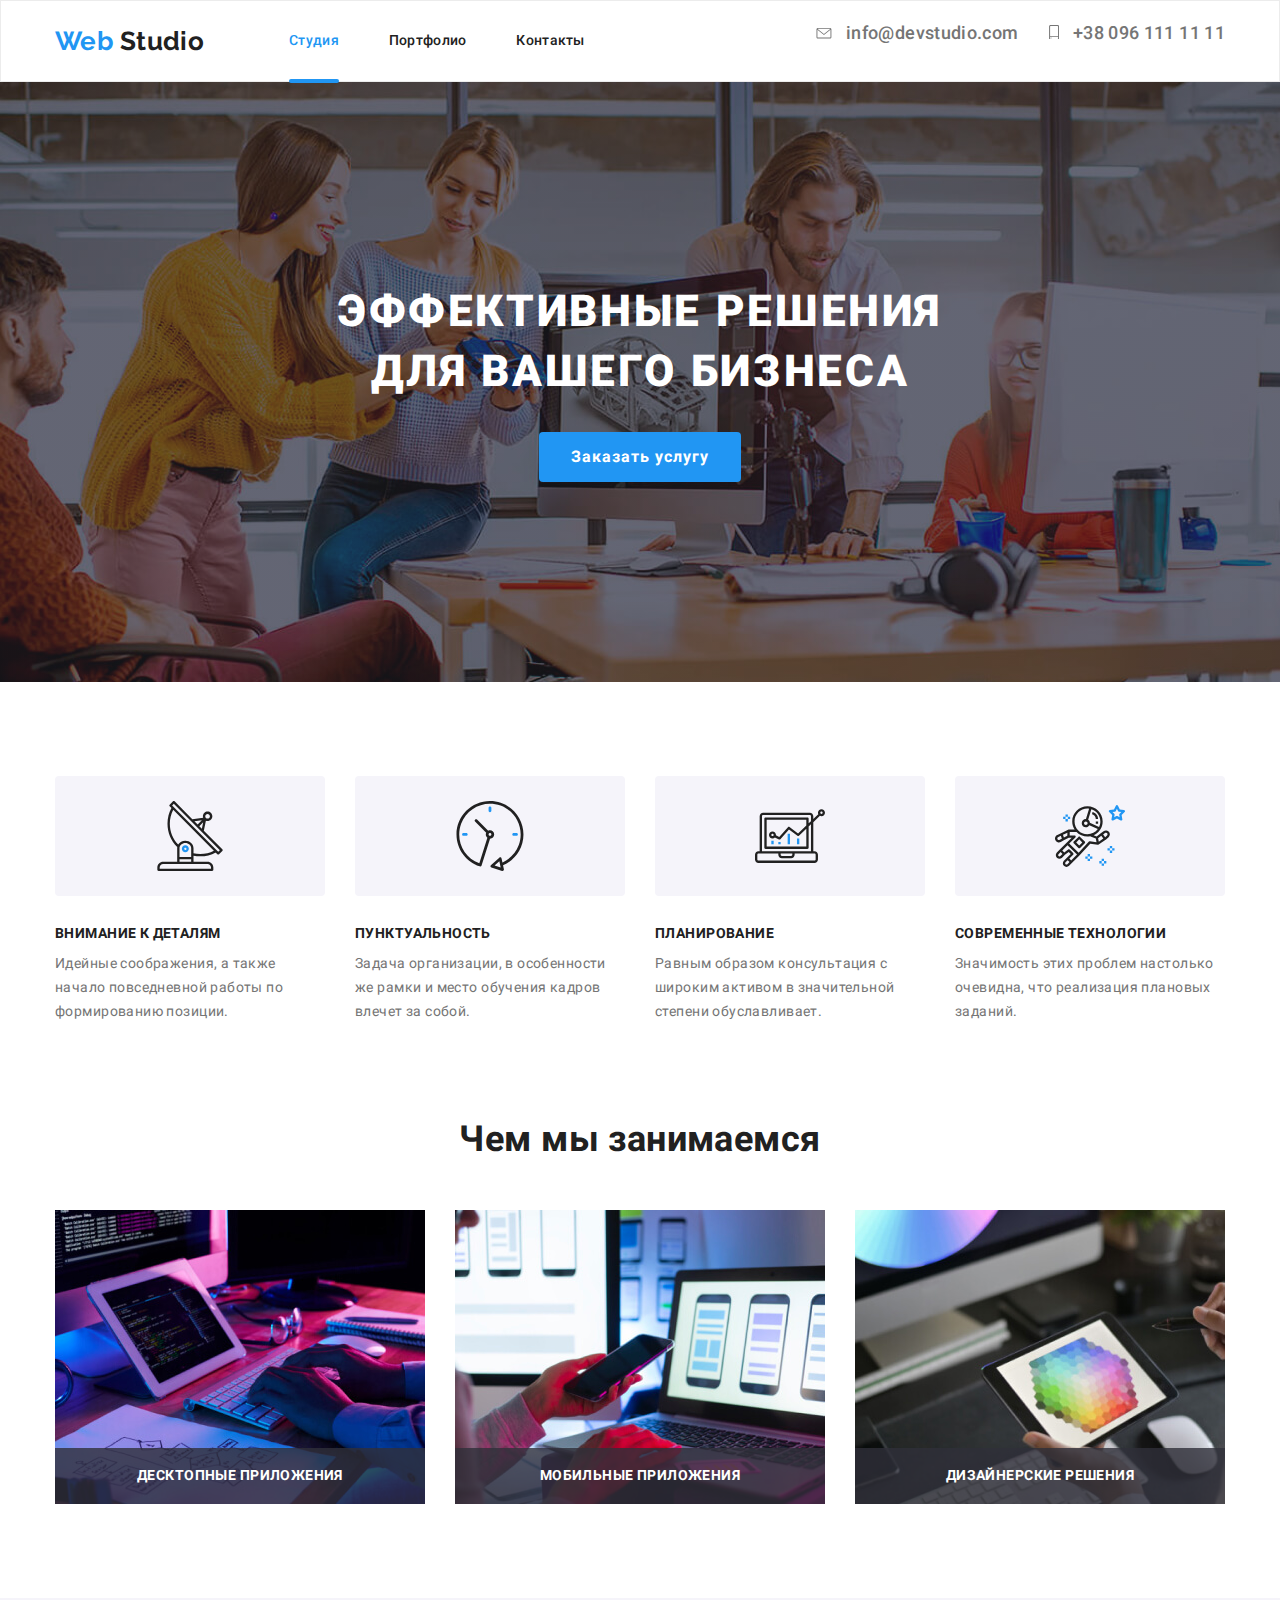
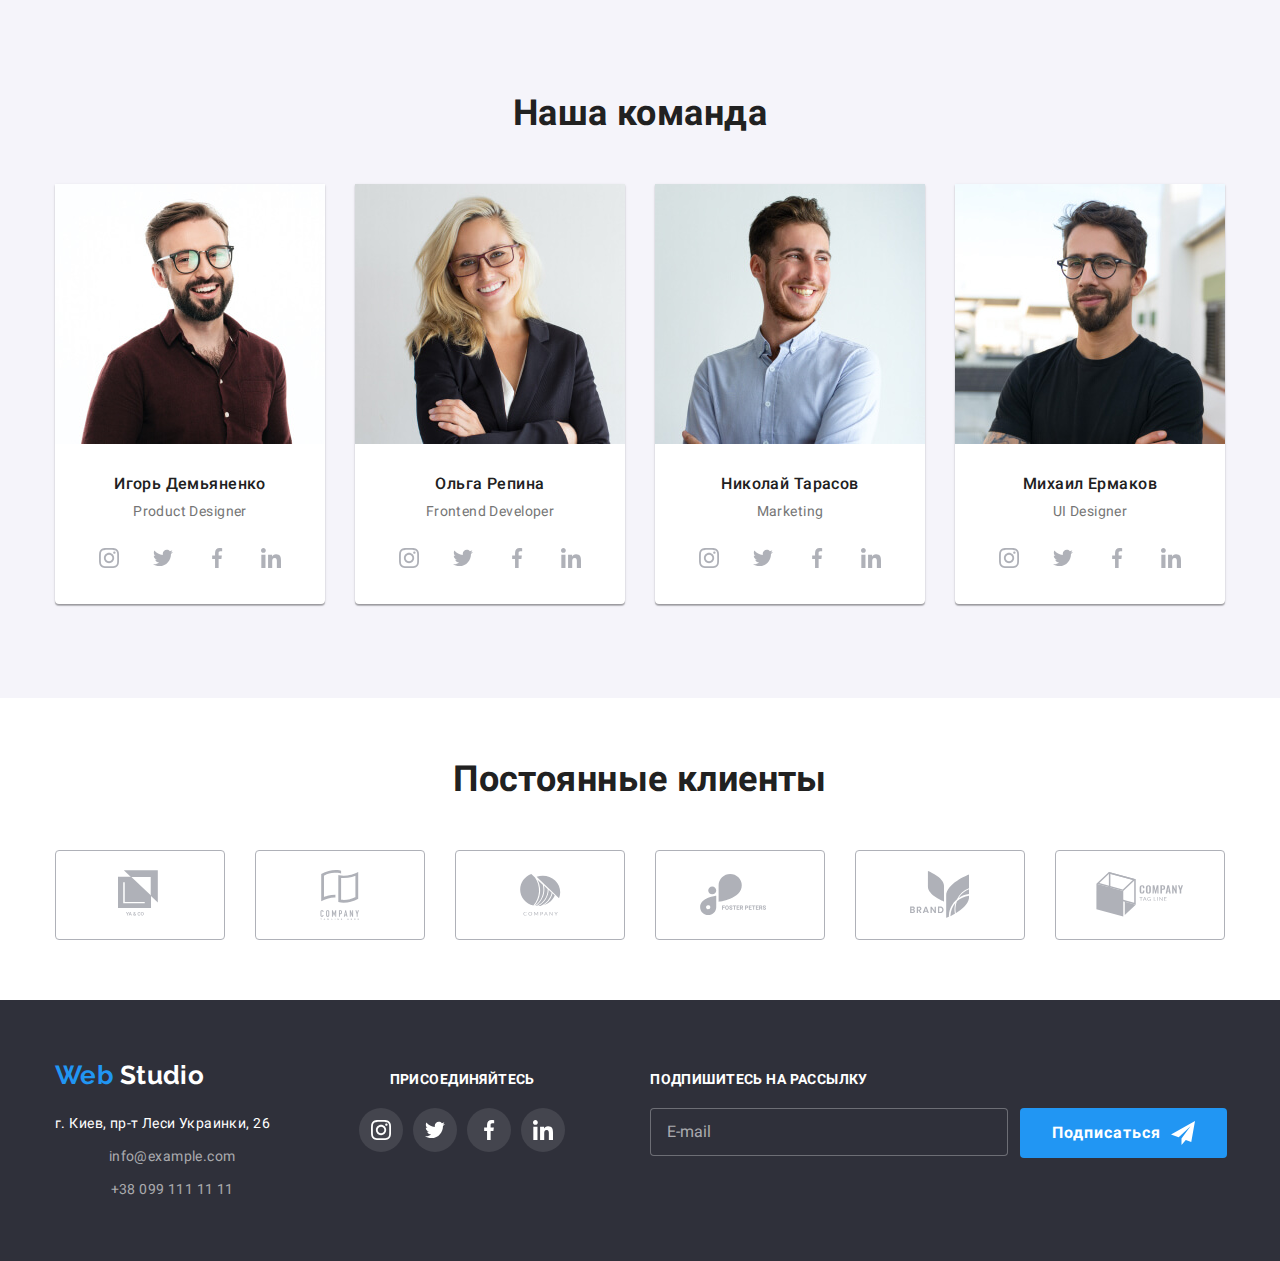
==== commit 07f39a48: "Fixed major issues" ====
--- a/index.html
+++ b/index.html
@@ -88,7 +88,9 @@
             <div class="menu-container" id="menu-container" data-menu>
               <ul class="site-nav list">
                 <li class="item">
-                  <a href="" class="link site-nav-link animation">Студия</a>
+                  <a href="./index.html" class="link site-nav-link animation"
+                    >Студия</a
+                  >
                 </li>
                 <li class="item">
                   <a href="./portfolio.html" class="animation">Портфолио</a>
@@ -152,7 +154,7 @@
 
       <div class="container">
         <section class="section advantages">
-          <div class="container">
+          <div>
             <!-- Первая секция - наши преимущества-->
             <h2 hidden>Наши преимущества</h2>
             <!--скрытый заголовок-->
@@ -209,7 +211,7 @@
           </div>
         </section>
         <section class="section what-doing">
-          <div class="container">
+          <div>
             <!-- Вторая секция - чем мы занимаемся-->
             <h2 class="section-title">Чем мы занимаемся</h2>
             <ul class="list what-doing-list">
@@ -217,10 +219,10 @@
                 <div class="doing-box">
                   <img
                     alt="Ноутбук"
-                    src="./images/Optimaze/WhatDo1.jpg"
+                    src="./images/optimaze/whatdo1.jpg"
                     srcset="
-                      ./images/optimaze/WhatDo1.jpg   1x,
-                      ./images/optimaze/WhatDo12@.jpg 2x
+                      ./images/optimaze/whatdo1.jpg   1x,
+                      ./images/optimaze/whatdo12@.jpg 2x
                     "
                   />
                   <div class="what-doing-title">
@@ -232,10 +234,10 @@
                 <div class="doing-box">
                   <img
                     alt="Смартфон"
-                    src="./images/optimaze/WhatDo2.jpg"
+                    src="./images/optimaze/whatDo2.jpg"
                     srcset="
-                      ./images/optimaze/WhatDo2.jpg   1x,
-                      ./images/optimaze/WhatDo22@.jpg 2x
+                      ./images/optimaze/whatdo2.jpg   1x,
+                      ./images/optimaze/whatdo22@.jpg 2x
                     "
                   />
                   <div class="what-doing-title">
@@ -247,10 +249,10 @@
                 <div class="doing-box">
                   <img
                     alt="Монитор"
-                    src="./images/optimaze/WhatDo3.jpg"
+                    src="./images/optimaze/whatdo3.jpg"
                     srcset="
-                      ./images/optimaze/WhatDo3.jpg   1x,
-                      ./images/optimaze/WhatDo12@.jpg 2x
+                      ./images/optimaze/whatdo3.jpg   1x,
+                      ./images/optimaze/whatdo32@.jpg 2x
                     "
                   />
                   <div class="what-doing-title">
@@ -633,6 +635,7 @@
         </div>
       </section>
     </main>
+
     <footer>
       <!-- Футер -->
       <div class="container">
--- a/css/main.min.css
+++ b/css/main.min.css
@@ -1,2 +1,2 @@
-.button,.filtr-button{font-family:inherit;font-size:16px;text-align:center;border-radius:4px}*,::after,::before{-webkit-box-sizing:border-box;box-sizing:border-box}:root{-moz-tab-size:4;-o-tab-size:4;tab-size:4}html{line-height:1.15;-webkit-text-size-adjust:100%}body{margin:0}body{font-family:system-ui, -apple-system, "Segoe UI", Roboto, Helvetica, Arial, sans-serif, "Apple Color Emoji", "Segoe UI Emoji"}hr{height:0}abbr[title]{-webkit-text-decoration:underline dotted;text-decoration:underline dotted}b,strong{font-weight:bolder}code,kbd,pre,samp{font-family:SFMono-Regular, Consolas, "Liberation Mono", Menlo, monospace;font-size:1em}small{font-size:80%}sub,sup{font-size:75%;line-height:0;position:relative;vertical-align:baseline}sub{bottom:-0.25em}sup{top:-0.5em}button,input,optgroup,select,textarea{font-family:inherit;font-size:100%;line-height:1.15;margin:0}button,select{text-transform:none}[type="button"],[type="reset"],[type="submit"],button{-webkit-appearance:button}[type="button"]::-moz-focus-inner,[type="reset"]::-moz-focus-inner,[type="submit"]::-moz-focus-inner,button::-moz-focus-inner{border-style:none;padding:0}[type="button"]:-moz-focusring,[type="reset"]:-moz-focusring,[type="submit"]:-moz-focusring,button:-moz-focusring{outline:1px dotted ButtonText}fieldset{padding:0.35em 0.75em 0.625em}legend{padding:0}progress{vertical-align:baseline}[type="number"]::-webkit-inner-spin-button,[type="number"]::-webkit-outer-spin-button{height:auto}[type="search"]{-webkit-appearance:textfield;outline-offset:-2px}[type="search"]::-webkit-search-decoration{-webkit-appearance:none}::-webkit-file-upload-button{-webkit-appearance:button;font:inherit}summary{display:list-item}@font-face{font-family:"Raleway";src:url("./../fonts/Raleway-Bold.eot");src:local("☺"),url("./../fonts/Raleway-Bold.woff") format("woff"),url("./../fonts/Raleway-Bold.ttf") format("truetype"),url("./../fonts/Raleway-Bold.svg") format("svg");font-weight:700;font-style:normal}@font-face{font-family:"Roboto";src:url("./../fonts/Roboto-Regular.eot");src:local("☺"),url("./../fonts/Roboto-Regular.woff") format("woff"),url("./../fonts/Roboto-Regular.ttf") format("truetype"),url("./../fonts/Roboto-Regular.svg") format("svg");font-weight:400;font-style:normal}@font-face{font-family:"Roboto";src:url("./../fonts/Roboto-Medium.eot");src:local("☺"),url("./../fonts/Roboto-Medium.woff") format("woff"),url("./../fonts/Roboto-Medium.ttf") format("truetype"),url("./../fonts/Roboto-Medium.svg") format("svg");font-weight:500;font-style:normal}@font-face{font-family:"Roboto";src:url("./../fonts/Roboto-Bold.eot");src:local("☺"),url("./../fonts/Roboto-Bold.woff") format("woff"),url("./../fonts/Roboto-Bold.ttf") format("truetype"),url("./../fonts/Roboto-Bold.svg") format("svg");font-weight:700;font-style:normal}@font-face{font-family:"Roboto";src:url("./../fonts/Roboto-Black.eot");src:local("☺"),url("./../fonts/Roboto-Black.woff") format("woff"),url("./../fonts/Roboto-Black.ttf") format("truetype"),url("./../fonts/Roboto-Black.svg") format("svg");font-weight:900;font-style:normal}body{color:#757575;background-color:#fff;font-family:"Roboto";font-weight:400;letter-spacing:0.03em;font-size:14px;line-height:1.71}body.modal-open{overflow:hidden}.details{color:#fff}.list{list-style:none;padding:0;margin:0}header{border:1px solid #ececec}@media (max-width: 767px){header{border:none}}.animation{-webkit-transition-duration:250ms;transition-duration:250ms;-webkit-transition-timing-function:cubic-bezier(0.4, 0, 0.2, 1);transition-timing-function:cubic-bezier(0.4, 0, 0.2, 1)}.flexbox{display:-webkit-box;display:-ms-flexbox;display:flex}.section-title{font-size:36px;line-height:1.17;text-align:center;margin-bottom:50px}@media (min-width: 768px) and (max-width: 1199px){.section-title{font-size:28px;line-height:1.18;margin-bottom:30px}}@media (max-width: 767px){.section-title{font-size:28px;line-height:1.18;margin-bottom:30px}}img{display:block;max-width:100%;height:auto}b{font-weight:700;line-height:1.14;color:#fff;text-transform:uppercase}.container{margin-right:auto;margin-left:auto;padding-left:15px;padding-right:15px}@media (max-width: 767px){.container{width:480px}}@media (min-width: 768px) and (max-width: 1199px){.container{width:768px}}@media (min-width: 1200px){.container{width:1200px}}.logo{color:#212121;font-family:"Raleway";font-weight:700;font-size:24px;line-height:1.17;text-decoration:none}.logo:hover,.logo:focus{color:#2196f3}@media (min-width: 768px) and (max-width: 1199px){.logo{margin-right:88px}}.logo-accent{color:#2196f3}.footer-logo{color:#fff;font-family:"Raleway";font-weight:700;font-size:24px;line-height:1.17;text-decoration:none}.footer-logo:hover,.footer-logo:focus{color:#2196f3}@media (min-width: 1200px){.footer-logo,.logo{margin-right:85px;font-size:26px;line-height:1.19}}@media (min-width: 768px) and (max-width: 1199px){.phone-menu{display:none}}.menu-button{display:-webkit-inline-box;display:-ms-inline-flexbox;display:inline-flex;padding:10px;margin:0;border:none;background-color:transparent}.menu-button .icon-cross{display:none}.menu-button.is-open .icon-cross{display:block}.menu-button.is-open .icon-menu{display:none}.menu-button:hover,.menu-button:focus{fill:#2196f3}.menu-container{background-color:#fff;padding-top:60px;padding-bottom:60px;text-align:center;font-size:20px;-webkit-box-shadow:0px 4px 8px rgba(0,0,0,0.04),0px 2px 4px rgba(0,0,0,0.08),0px 1px 3px rgba(0,0,0,0.16);box-shadow:0px 4px 8px rgba(0,0,0,0.04),0px 2px 4px rgba(0,0,0,0.08),0px 1px 3px rgba(0,0,0,0.16)}@media (max-width: 767px){.menu-container{display:none;position:absolute;top:100%;left:0;width:100%;z-index:6}.menu-container.is-open{display:block}}.main-nav,.header{-webkit-box-align:center;-ms-flex-align:center;align-items:center;display:-webkit-box;display:-ms-flexbox;display:flex}.header{position:relative}@media (max-width: 767px){.header{-webkit-box-pack:justify;-ms-flex-pack:justify;justify-content:space-between;padding-top:16px;padding-bottom:16px}}@media (min-width: 768px) and (max-width: 1199px){.site-nav .item:not(:last-child){margin-right:50px}.site-nav a{display:block;padding-top:32px;padding-bottom:32px;font-size:14px;line-height:1.14}}@media (min-width: 1200px){.site-nav .item:not(:last-child){margin-right:50px}.site-nav a{display:block;padding-top:32px;padding-bottom:32px;font-size:14px;line-height:1.14}}.site-nav{display:-webkit-box;display:-ms-flexbox;display:flex}.site-nav .link.current{color:#2196f3}.site-nav a{color:#212121;font-weight:500;letter-spacing:0.02em;text-decoration:none}.site-nav a:hover,.site-nav a:focus{color:#2196f3}@media (max-width: 767px){.site-nav{display:none}.menu-container .site-nav{margin-right:auto;display:block}.site-nav a{font-size:18px;line-height:1.33}.site-nav .item{margin-bottom:40px}.site-nav .item:last-child{margin-bottom:60px}}.site-nav-link{position:relative}.site-nav-link::after{content:" ";position:absolute;left:0;bottom:-2px;display:block;width:100%;height:4px;background-color:#2196f3;border-radius:2px}@media (max-width: 767px){.site-nav-link::after{bottom:-8px}}@media (min-width: 1200px){.header-contact-link{display:-webkit-box;display:-ms-flexbox;display:flex}.header-contact .item+.item{margin-left:30px}.header-contact{display:-webkit-box;display:-ms-flexbox;display:flex;margin-left:auto}.header-contact a{line-height:1.14}}.header-contact{font-weight:500;font-style:normal}.header-contact a{color:#757575;text-decoration:none;letter-spacing:0.02em;-webkit-box-align:center;-ms-flex-align:center;align-items:center}.header-contact>.item a{-webkit-box-align:center;-ms-flex-align:center;align-items:center}.header-contact>.item img{margin-right:10px}@media (max-width: 767px){.header-contact{display:none;text-align:center}.menu-container .header-contact{display:inline-block}}.header-contact a{font-size:18px;line-height:1.17;display:block}.header-contact .item{margin-bottom:16px}.header-contact .item:last-child{margin-bottom:0}@media (min-width: 768px) and (max-width: 1199px){.header-contact{margin-left:auto}.header-contact a{display:block;font-size:12px;line-height:1.17}.header-contact .item{margin-bottom:10px}.header-contact .item:last-child{margin-bottom:0}}.header-contact-icon{margin-right:10px;fill:#757575}.header-contact-link:hover .header-contact-icon,.header-contact-link:focus .header-contact-icon{fill:#2196f3}.contact-img .header-contact .item a{color:#757575;text-decoration:none;letter-spacing:0.02em;line-height:1.14}.header-contact-link:hover,.header-contact-link:focus{color:#2196f3}.button{color:#212121;background-color:#fff;font-weight:700;line-height:1.87;letter-spacing:0.06em;display:-webkit-inline-box;display:-ms-inline-flexbox;display:inline-flex;-webkit-box-align:center;-ms-flex-align:center;align-items:center}.button:hover,.button:focus{color:#fff;background-color:#2196f3}.button.primary{background-color:#2196f3;color:#fff;text-decoration:none;padding:10px 32px;min-width:200px;border:none}.button.primary.submit{-webkit-box-shadow:0px 1px 3px rgba(0,0,0,0.12),0px 1px 1px rgba(0,0,0,0.14),0px 2px 1px rgba(0,0,0,0.2);box-shadow:0px 1px 3px rgba(0,0,0,0.12),0px 1px 1px rgba(0,0,0,0.14),0px 2px 1px rgba(0,0,0,0.2);padding:10px 50px;margin-left:auto;margin-right:auto}.button.primary .footer-button{padding-left:28px;padding-right:28px}.filtr-button{background-color:#f5f4fa;color:#212121;font-weight:500;line-height:1.62;letter-spacing:0.03em;padding:6px 22px;border:none}.filtr-button:hover,.filtr-button:focus{-webkit-box-shadow:0px 3px 1px rgba(0,0,0,0.1),0px 1px 2px rgba(0,0,0,0.08),0px 2px 2px rgba(0,0,0,0.12);box-shadow:0px 3px 1px rgba(0,0,0,0.1),0px 1px 2px rgba(0,0,0,0.08),0px 2px 2px rgba(0,0,0,0.12);color:#fff;background-color:#2196f3}.hero{text-align:center;max-width:1600px;width:100%;margin-left:auto;margin-right:auto;background-color:#2f303a;background-image:-webkit-gradient(linear, left top, right top, from(rgba(47,48,58,0.4)), to(rgba(47,48,58,0.4))),url(../../images/optimaze/herodesktop.jpg);background-image:linear-gradient(to right, rgba(47,48,58,0.4), rgba(47,48,58,0.4)),url(../../images/optimaze/herodesktop.jpg);background-repeat:no-repeat;background-position:center}@media (max-width: 767px){.hero{height:400px;padding-top:118px;padding-bottom:118px;background-image:-webkit-gradient(linear, left top, right top, from(rgba(47,48,58,0.4)), to(rgba(47,48,58,0.4))),url(../../images/optimaze/herophone.jpg);background-image:linear-gradient(to right, rgba(47,48,58,0.4), rgba(47,48,58,0.4)),url(../../images/optimaze/herophone.jpg)}}@media screen and (max-width: 767px) and (min-device-pixel-ratio: 2), screen and (max-width: 767px) and (-webkit-min-device-pixel-ratio: 2), screen and (max-width: 767px) and (min-resolution: 192dpi), screen and (max-width: 767px) and (min-resolution: 2dppx){.hero{background-image:url(./../images/optimaze/herophone2@.jpg)}}@media (min-width: 1200px){.hero{height:600px;padding-top:200px;padding-bottom:200px;background-image:-webkit-gradient(linear, left top, right top, from(rgba(47,48,58,0.4)), to(rgba(47,48,58,0.4))),url(../../images/optimaze/herodesktop.jpg);background-image:linear-gradient(to right, rgba(47,48,58,0.4), rgba(47,48,58,0.4)),url(../../images/optimaze/herodesktop.jpg)}}@media screen and (min-width: 1200px) and (min-device-pixel-ratio: 2), screen and (min-width: 1200px) and (-webkit-min-device-pixel-ratio: 2), screen and (min-width: 1200px) and (min-resolution: 192dpi), screen and (min-width: 1200px) and (min-resolution: 2dppx){.hero{background-image:url(./../images/optimaze/herodesktop2@.jpg)}}@media (min-width: 768px) and (max-width: 1199px){.hero{height:400px;padding-top:118px;padding-bottom:118px;background-image:-webkit-gradient(linear, left top, right top, from(rgba(47,48,58,0.4)), to(rgba(47,48,58,0.4))),url(../../images/optimaze/herotablet.jpg);background-image:linear-gradient(to right, rgba(47,48,58,0.4), rgba(47,48,58,0.4)),url(../../images/optimaze/herotablet.jpg)}}@media screen and (min-width: 768px) and (max-width: 1199px) and (min-device-pixel-ratio: 2), screen and (min-width: 768px) and (max-width: 1199px) and (-webkit-min-device-pixel-ratio: 2), screen and (min-width: 768px) and (max-width: 1199px) and (min-resolution: 192dpi), screen and (min-width: 768px) and (max-width: 1199px) and (min-resolution: 2dppx){.hero{background-image:url(./../images/optimaze/herotablet2@.jpg)}}.hero-title{color:#fff;font-weight:900;font-size:44px;line-height:1.36;letter-spacing:0.06em;text-transform:uppercase;margin-top:0;margin-bottom:30px}.hero-title+a{-webkit-box-align:center;-ms-flex-align:center;align-items:center}@media (max-width: 767px){.hero-title{font-size:25px;line-height:1.62}}@media (min-width: 768px) and (max-width: 1199px){.hero-title{font-size:26px;line-height:1.62}}.advantages{padding-top:60px;padding-bottom:60px}@media (min-width: 1200px){.advantages{padding-top:94px;padding-bottom:94px}}.advantages-list{display:-webkit-box;display:-ms-flexbox;display:flex}@media (min-width: 768px) and (max-width: 1199px){.advantages-list{-ms-flex-wrap:wrap;flex-wrap:wrap}}@media (max-width: 767px){.advantages-list{display:block}.advantages-item{display:block;margin-bottom:30px}.advantages-item:nth-child(4n){margin-bottom:0}.advantages-list>h3{text-align:center}.advantages-title{text-align:center}}.section-title,.advantages-title,.item-title{color:#212121;font-weight:700;margin-top:0}.item-title,.advantages-title{line-height:1.14;font-size:14px;text-transform:uppercase;margin-bottom:10px}.advantages-item>.advantages-title{margin-top:30px}.accurate{margin-top:0;margin-bottom:0}@media (min-width: 1200px){.advantages-item{width:calc((100% - 90px) / 4);margin-right:30px}.advantages-item:nth-child(4n){margin-right:0}}@media (min-width: 768px) and (max-width: 1199px){.advantages-item{width:calc((100% - 30px) / 2);margin-bottom:30px}.advantages-item:nth-child(odd){margin-right:30px}.advantages-item:nth-last-of-type(1){margin-bottom:0}.advantages-item:nth-last-of-type(2){margin-bottom:0}}.advantages-description{text-align:left;margin:0}.advantages-icon{background-color:#f5f4fa;border-radius:4px}@media (min-width: 768px) and (max-width: 1199px){.advantages-icon{display:-webkit-box;display:-ms-flexbox;display:flex;-webkit-box-pack:center;-ms-flex-pack:center;justify-content:center;-webkit-box-align:center;-ms-flex-align:center;align-items:center;height:120px}}@media (min-width: 1200px){.advantages-icon{display:-webkit-inline-box;display:-ms-inline-flexbox;display:inline-flex;-webkit-box-align:center;-ms-flex-align:center;align-items:center;-webkit-box-pack:center;-ms-flex-pack:center;justify-content:center;height:120px;width:270px}}@media (max-width: 767px){.advantages-icon{display:block;max-width:100%;text-align:center;padding-top:25px;padding-bottom:18px}}.what-doing{padding-bottom:94px}@media (max-width: 767px){.what-doing{display:none}}@media (min-width: 768px) and (max-width: 1199px){.what-doing{display:none}}.what-doing-list{display:-webkit-box;display:-ms-flexbox;display:flex}.what-doing-item{width:calc((100% - 60px) / 3);margin-right:30px}.what-doing-item:nth-child(3n){margin-right:0}.doing-box{position:relative}.what-doing-title{position:absolute;bottom:0;left:0;width:100%;background-color:rgba(47,48,58,0.8);padding-top:20px;padding-bottom:20px}.what-doing-list>.what-doing-item h3{text-align:center;color:#fff}.team{background-color:#f5f4fa;padding-top:60px;padding-bottom:60px}@media (min-width: 1200px){.team{padding-top:94px;padding-bottom:94px}}.members-list{display:-webkit-box;display:-ms-flexbox;display:flex}@media (min-width: 768px) and (max-width: 1199px){.members-list{-ms-flex-wrap:wrap;flex-wrap:wrap}}@media (max-width: 767px){.members-list{display:block}}.element-title{color:#212121;font-weight:500;font-size:16px;line-height:1.19;margin-top:30px;margin-bottom:10px}.description{line-height:1.19;margin-top:0;margin-bottom:16px}.members{background-color:#fff;-webkit-box-shadow:0px 1px 3px rgba(0,0,0,0.12),0px 1px 1px rgba(0,0,0,0.14),0px 2px 1px rgba(0,0,0,0.2);box-shadow:0px 1px 3px rgba(0,0,0,0.12),0px 1px 1px rgba(0,0,0,0.14),0px 2px 1px rgba(0,0,0,0.2);border-radius:0px 0px 4px 4px}@media (min-width: 1200px){.members{width:calc((100% - 90px) / 4);margin-right:30px}.members:nth-child(4n){margin-right:o}}@media (min-width: 768px) and (max-width: 1199px){.members{width:calc((100% - 30px) / 2);margin-bottom:30px}.members:nth-child(odd){margin-right:30px}.members:nth-last-of-type(1){margin-bottom:0}.members:nth-last-of-type(2){margin-bottom:0}}@media (max-width: 767px){.members{padding-bottom:24px;margin-bottom:30px}.members:nth-child(4n){margin-bottom:0}}.members-list>.members h3,p{text-align:center}.social-list{display:-webkit-box;display:-ms-flexbox;display:flex;-webkit-box-align:center;-ms-flex-align:center;align-items:center;-webkit-box-pack:center;-ms-flex-pack:center;justify-content:center}@media (min-width: 768px) and (max-width: 1199px){.social-list{margin-top:16px;margin-bottom:24px}}.social-item{margin-right:10px}.social-item:not(:last-child){margin-right:10px}@media (min-width: 1200px){.social-item{width:calc((100% - 94px) / 4);margin-bottom:24px}.social-item:first-of-type{margin-left:32px}.social-item:nth-child(4n){margin-right:32px}a{display:block;padding:12px}}.social-icons-link{display:-webkit-inline-box;display:-ms-inline-flexbox;display:inline-flex;-webkit-box-align:center;-ms-flex-align:center;align-items:center;-webkit-box-pack:center;-ms-flex-pack:center;justify-content:center;align-items:center;justify-content:center;border-radius:50%;height:44px;width:44px;background-color:#fff}.social-icons-link:hover,.social-icons-link:focus{background-color:#2196f3}.social-icon{fill:#afb1b8}.social-icons-link:hover .social-icon,.social-icons-link:focus .social-icon{fill:#fff}@media (min-width: 1200px){.footer-social-item{width:calc((100% - 30px) / 4);margin-top:20px}.footer-social-item:nth-child(4n){margin-right:0}}.footer-social-item{display:-webkit-inline-box;display:-ms-inline-flexbox;display:inline-flex;height:44px;width:44px;margin-right:10px;border-radius:50%;background-size:20px;background-position:center;background-repeat:no-repeat;background-color:rgba(255,255,255,0.1)}.footer-social-item:hover,.footer-social-item:focus{background-color:#2196f3}.footer-social-item a{padding:12px;display:block}.footer-social-icon{fill:#fff}.sent-icon{margin-left:10px}.footer-social-list{display:-webkit-box;display:-ms-flexbox;display:flex;-webkit-box-pack:center;-ms-flex-pack:center;justify-content:center}@media (max-width: 767px){.footer-social-list{margin-top:20px;margin-bottom:60px}}.clients{margin-top:60px;margin-bottom:60px}@media (min-width: 1200px){.clients .clients{margin-top:94px;margin-bottom:94px}}.clients-list{display:-webkit-box;display:-ms-flexbox;display:flex}@media (max-width: 767px){.clients-list{-ms-flex-wrap:wrap;flex-wrap:wrap;-ms-flex-pack:distribute;justify-content:space-around}}@media (min-width: 768px) and (max-width: 1199px){.clients-list{-ms-flex-wrap:wrap;flex-wrap:wrap;-ms-flex-pack:distribute;justify-content:space-around}}.clients-icon{fill:#afb1b8}.clients-item:hover .clients-icon,.clients-item:focus .clients-icon{fill:#2196f3}.clients-logo{display:-webkit-box;display:-ms-flexbox;display:flex;-webkit-box-pack:center;-ms-flex-pack:center;justify-content:center;-webkit-box-align:center;-ms-flex-align:center;align-items:center;border:1px solid #afb1b8;border-radius:4px;-webkit-box-sizing:border-box;box-sizing:border-box;height:90px}@media (min-width: 1200px){.clients-logo{width:calc((100% - 5 * 30px) / 6);margin-left:30px}.clients-logo:nth-last-of-type(6n){margin-left:0}}@media (min-width: 768px) and (max-width: 1199px){.clients-logo{width:calc((100% - 60px) / 3);margin-top:30px;margin-left:30px}.clients-logo:nth-last-of-type(5){margin-top:0}.clients-logo:nth-last-of-type(6){margin-top:0;margin-left:0}.clients-logo:nth-last-of-type(4){margin-top:0}.clients-logo:nth-last-of-type(3){margin-left:0}}@media (max-width: 767px){.clients-logo{width:calc((100% - 30px) / 2);margin-top:30px}.clients-logo:nth-child(2n){margin-left:30px}.clients-logo:nth-last-of-type(5){margin-top:0}.clients-logo:nth-last-of-type(6){margin-top:0}}@media (min-width: 1200px){.clients-item{display:-webkit-inline-box;display:-ms-inline-flexbox;display:inline-flex;-webkit-box-align:center;-ms-flex-align:center;align-items:center;-webkit-box-pack:center;-ms-flex-pack:center;justify-content:center;border:1px solid #afb1b8;-webkit-box-sizing:border-box;box-sizing:border-box;border-radius:4px;width:170px}.clients-item:hover,.clients-item:focus{border-color:#2196f3}.clients-list{-webkit-box-pack:center;-ms-flex-pack:center;justify-content:center}}.footer-contact .adress{font-weight:400;color:#fff;font-style:normal;margin-top:20px;margin-left:0;text-align:start}.footer-contact a{text-decoration:none;font-style:normal;color:rgba(255,255,255,0.6)}.footer-contact a:hover,.footer-contact a:focus{color:#2196f3}.adress{margin-bottom:8px}@media (min-width: 1200px){.adress{margin-bottom:9px}}@media (max-width: 767px){.footer-contact{text-align:center;margin-bottom:8px}.footer-contact:last-child{margin-bottom:60px}}@media (min-width: 1200px){.footer-contact{margin-bottom:9px}.footer-contact:last-child{margin-bottom:0}}@media (max-width: 767px){.footer-contact .adress{text-align:center}}footer{background-color:#2f303a;padding-top:60px;padding-bottom:60px}@media (max-width: 767px){.footer{display:block;text-align:center}}@media (min-width: 768px) and (max-width: 1199px){.footer{padding-left:76px;padding-right:76px;text-align:center}}@media (min-width: 1200px){.footer{display:-webkit-box;display:-ms-flexbox;display:flex;-webkit-box-align:baseline;-ms-flex-align:baseline;align-items:baseline}}.clients-list .second-block{margin-left:70px;margin-top:12px;margin-right:70px}.clients-list .second-block b{display:block}@media (max-width: 767px){.second-block b{text-align:center}}@media (min-width: 768px) and (max-width: 1199px){.second-block b{display:block;margin-bottom:20px}}@media (min-width: 1200px){.third-block{width:calc(50% - 15px);margin-left:15px;margin-top:12px;-webkit-box-pack:justify;-ms-flex-pack:justify;justify-content:space-between}.third-block b{display:block;margin-bottom:20px}}@media (max-width: 767px){.third-block{display:inline-block;margin:0;width:100%}}@media (min-width: 768px) and (max-width: 1199px){.third-block{display:inline-block;margin:0;width:100%}.third-block b{display:block;margin-bottom:20px;margin-top:60px}}.footer-form{display:block}@media (min-width: 1200px){.footer-form{display:-webkit-box;display:-ms-flexbox;display:flex}}.footer-input{border:0.5px solid rgba(255,255,255,0.3);border-radius:4px;background-color:#2f303a;padding:15px 16px;color:#fff}.footer-input:focus{border:1px solid #2196f3;outline:#2196f3}.footer-input::-webkit-input-placeholder{font-size:16px;line-height:1.25;color:rgba(255,255,255,0.6)}.footer-input:-ms-input-placeholder{font-size:16px;line-height:1.25;color:rgba(255,255,255,0.6)}.footer-input::-ms-input-placeholder{font-size:16px;line-height:1.25;color:rgba(255,255,255,0.6)}.footer-input::placeholder{font-size:16px;line-height:1.25;color:rgba(255,255,255,0.6)}@media (min-width: 1200px){.footer-input{margin-right:12px;width:358px}}@media (min-width: 768px) and (max-width: 1199px){.footer-input{width:100%;max-width:450px;margin-bottom:20px}}@media (max-width: 767px){.footer-input{width:100%;max-width:450px;margin-bottom:20px;margin-top:20px}}@media (min-width: 768px) and (max-width: 1199px){.footer-tablet-align{display:-webkit-box;display:-ms-flexbox;display:flex;-webkit-box-pack:justify;-ms-flex-pack:justify;justify-content:space-between;text-align:center}}@media (min-width: 768px) and (max-width: 1199px){.first-block{-webkit-box-pack:start;-ms-flex-pack:start;justify-content:flex-start}}@media (min-width: 768px) and (max-width: 1199px){.second-block{-webkit-box-pack:end;-ms-flex-pack:end;justify-content:flex-end}}.form-field{position:relative;margin-bottom:10px;display:-webkit-box;display:-ms-flexbox;display:flex;-webkit-box-orient:vertical;-webkit-box-direction:normal;-ms-flex-direction:column;flex-direction:column}@media (max-width: 767px){.form-field{text-align:left;font-size:12px;line-height:1.17}}@media (min-width: 768px) and (max-width: 1199px){.form-field{text-align:left;font-size:12px;ine-height:1.16}}.form-field a{color:#2196f3}.comment{margin-bottom:20px}.form-checkbox{padding:0;-webkit-box-align:center;-ms-flex-align:center;align-items:center;margin-bottom:30px}@media (min-width: 1200px){.form-checkbox{padding-left:11px;padding-right:11px}}.form-input{width:100%;margin:0;border-radius:4px;border:1px solid rgba(33,33,33,0.2);padding:11px 42px;color:#757575}.form-input:focus{border:1px solid #2196f3;outline:#2196f3}.form-input.comment{padding:16px}.modal-icon{position:absolute;top:70%;left:12px;-webkit-transform:translateY(-50%);transform:translateY(-50%);display:inline-block}.form-label{font-size:12px;letter-spacing:0.01em;line-height:1.16;font-style:normal;font-weight:normal;margin-bottom:4px}.form-input:focus ~ .modal-icon{fill:#2196f3}.checkbox{position:absolute;width:1px;height:1px;margin:-1px;border:0;padding:0;clip:rect(0 0 0 0);overflow:hidden}.checkbox-icon{display:inline-block;width:15px;height:15px;border:2px solid #212121;border-radius:4px}.checkbox:checked+.checkbox-icon{border-color:#2196f3;background-color:#2196f3;background-image:url(./../../images/icon/check.svg);background-size:contain;background-origin:border-box}.backdrop{position:fixed;top:0;left:0;right:0;bottom:0;overflow-y:scroll;background-color:rgba(0,0,0,0.2);z-index:100;opacity:1;-webkit-transition-property:opacity;transition-property:opacity}.modal{position:absolute;top:50%;left:50%;padding:40px;max-width:450px;text-align:center;width:100%;height:581px;background-color:#fff;border-radius:4px;-webkit-transform:translate(-50%, -50%) scale(1);transform:translate(-50%, -50%) scale(1);opacity:1;-webkit-transition-property:-webkit-transform;transition-property:-webkit-transform;transition-property:transform;transition-property:transform, -webkit-transform}.modal b{color:#212121;font-size:20px;text-align:center;font-weight:bold;line-height:1.15;text-transform:none;margin-bottom:12px}.backdrop.is-hidden .modal{-webkit-transform:translate(-50%, -50%) scale(0.8);transform:translate(-50%, -50%) scale(0.8)}@media (max-width: 767px){.modal b{line-height:1.17;letter-spacing:0.01em}}@media (min-width: 768px) and (max-width: 1199px){.modal b{line-height:1.5;letter-spacing:0.03em}}@media (min-width: 1200px){.modal{width:528px}}.btn-close{position:absolute;display:block;top:8px;right:8px;width:30px;height:30px;border:1px solid rgba(0,0,0,0.1);border-radius:50%;background-color:#fff;padding:1px 6px}.btn-close:focus,.btn-close:hover{fill:#2196f3;background-color:#fff;outline:#2196f3}.close-icon{display:inline-block;margin-left:auto;margin-right:auto}.backdrop.is-hidden{visibility:hidden;pointer-events:none;opacity:0}textarea{resize:none}
+.button,.filtr-button{font-family:inherit;font-size:16px;text-align:center;border-radius:4px}*,::after,::before{-webkit-box-sizing:border-box;box-sizing:border-box}:root{-moz-tab-size:4;-o-tab-size:4;tab-size:4}html{line-height:1.15;-webkit-text-size-adjust:100%}body{margin:0}body{font-family:system-ui, -apple-system, "Segoe UI", Roboto, Helvetica, Arial, sans-serif, "Apple Color Emoji", "Segoe UI Emoji"}hr{height:0}abbr[title]{-webkit-text-decoration:underline dotted;text-decoration:underline dotted}b,strong{font-weight:bolder}code,kbd,pre,samp{font-family:SFMono-Regular, Consolas, "Liberation Mono", Menlo, monospace;font-size:1em}small{font-size:80%}sub,sup{font-size:75%;line-height:0;position:relative;vertical-align:baseline}sub{bottom:-0.25em}sup{top:-0.5em}button,input,optgroup,select,textarea{font-family:inherit;font-size:100%;line-height:1.15;margin:0}button,select{text-transform:none}[type="button"],[type="reset"],[type="submit"],button{-webkit-appearance:button}[type="button"]::-moz-focus-inner,[type="reset"]::-moz-focus-inner,[type="submit"]::-moz-focus-inner,button::-moz-focus-inner{border-style:none;padding:0}[type="button"]:-moz-focusring,[type="reset"]:-moz-focusring,[type="submit"]:-moz-focusring,button:-moz-focusring{outline:1px dotted ButtonText}fieldset{padding:0.35em 0.75em 0.625em}legend{padding:0}progress{vertical-align:baseline}[type="number"]::-webkit-inner-spin-button,[type="number"]::-webkit-outer-spin-button{height:auto}[type="search"]{-webkit-appearance:textfield;outline-offset:-2px}[type="search"]::-webkit-search-decoration{-webkit-appearance:none}::-webkit-file-upload-button{-webkit-appearance:button;font:inherit}summary{display:list-item}@font-face{font-family:"Raleway";src:url("./../fonts/Raleway-Bold.eot");src:local("☺"),url("./../fonts/Raleway-Bold.woff") format("woff"),url("./../fonts/Raleway-Bold.ttf") format("truetype"),url("./../fonts/Raleway-Bold.svg") format("svg");font-weight:700;font-style:normal}@font-face{font-family:"Roboto";src:url("./../fonts/Roboto-Regular.eot");src:local("☺"),url("./../fonts/Roboto-Regular.woff") format("woff"),url("./../fonts/Roboto-Regular.ttf") format("truetype"),url("./../fonts/Roboto-Regular.svg") format("svg");font-weight:400;font-style:normal}@font-face{font-family:"Roboto";src:url("./../fonts/Roboto-Medium.eot");src:local("☺"),url("./../fonts/Roboto-Medium.woff") format("woff"),url("./../fonts/Roboto-Medium.ttf") format("truetype"),url("./../fonts/Roboto-Medium.svg") format("svg");font-weight:500;font-style:normal}@font-face{font-family:"Roboto";src:url("./../fonts/Roboto-Bold.eot");src:local("☺"),url("./../fonts/Roboto-Bold.woff") format("woff"),url("./../fonts/Roboto-Bold.ttf") format("truetype"),url("./../fonts/Roboto-Bold.svg") format("svg");font-weight:700;font-style:normal}@font-face{font-family:"Roboto";src:url("./../fonts/Roboto-Black.eot");src:local("☺"),url("./../fonts/Roboto-Black.woff") format("woff"),url("./../fonts/Roboto-Black.ttf") format("truetype"),url("./../fonts/Roboto-Black.svg") format("svg");font-weight:900;font-style:normal}html,body{width:100%;height:100%}body{color:#757575;background-color:#fff;font-family:"Roboto";font-weight:400;letter-spacing:0.03em;font-size:14px;line-height:1.71}body.modal-open{overflow:hidden}.details{color:#fff}.list{list-style:none;padding:0;margin:0}header{border:1px solid #ececec}@media (max-width: 767px){header{border:none}}.animation{-webkit-transition-duration:250ms;transition-duration:250ms;-webkit-transition-timing-function:cubic-bezier(0.4, 0, 0.2, 1);transition-timing-function:cubic-bezier(0.4, 0, 0.2, 1)}.flexbox{display:-webkit-box;display:-ms-flexbox;display:flex}.section-title{font-size:36px;line-height:1.17;text-align:center;margin-bottom:50px}@media (min-width: 768px) and (max-width: 1199px){.section-title{font-size:28px;line-height:1.18;margin-bottom:30px}}@media (max-width: 767px){.section-title{font-size:28px;line-height:1.18;margin-bottom:30px}}img{display:block;max-width:100%;height:auto}b{font-weight:700;line-height:1.14;color:#fff;text-transform:uppercase}.container{margin-right:auto;margin-left:auto;padding-left:15px;padding-right:15px}@media (max-width: 767px){.container{width:480px}}@media (min-width: 768px) and (max-width: 1199px){.container{width:768px}}@media (min-width: 1200px){.container{width:1200px}}@media (max-width: 767px){header,main,footer{min-width:480px}}.logo{color:#212121;font-family:"Raleway";font-weight:700;font-size:24px;line-height:1.17;text-decoration:none}.logo:hover,.logo:focus{color:#2196f3}@media (min-width: 768px) and (max-width: 1199px){.logo{margin-right:88px}}.logo-accent{color:#2196f3}.footer-logo{color:#fff;font-family:"Raleway";font-weight:700;font-size:24px;line-height:1.17;text-decoration:none}.footer-logo:hover,.footer-logo:focus{color:#2196f3}@media (min-width: 1200px){.footer-logo,.logo{margin-right:85px;font-size:26px;line-height:1.19}}@media (min-width: 768px) and (max-width: 1199px){.phone-menu{display:none}}@media (min-width: 1200px){.phone-menu{display:none}}.menu-button{display:-webkit-inline-box;display:-ms-inline-flexbox;display:inline-flex;padding:10px;margin:0;border:none;background-color:transparent}.menu-button .icon-cross{display:none}.menu-button.is-open .icon-cross{display:block}.menu-button.is-open .icon-menu{display:none}.menu-button:hover,.menu-button:focus{fill:#2196f3}.menu-container{background-color:#fff;padding-top:60px;padding-bottom:60px;text-align:center;font-size:20px;-webkit-box-shadow:0px 4px 8px rgba(0,0,0,0.04),0px 2px 4px rgba(0,0,0,0.08),0px 1px 3px rgba(0,0,0,0.16);box-shadow:0px 4px 8px rgba(0,0,0,0.04),0px 2px 4px rgba(0,0,0,0.08),0px 1px 3px rgba(0,0,0,0.16)}@media (max-width: 767px){.menu-container{display:none;position:absolute;top:100%;left:0;width:100%;z-index:6}.menu-container.is-open{display:block}}.main-nav,.header{-webkit-box-align:center;-ms-flex-align:center;align-items:center;display:-webkit-box;display:-ms-flexbox;display:flex}.header{position:relative}@media (max-width: 767px){.header{-webkit-box-pack:justify;-ms-flex-pack:justify;justify-content:space-between;padding-top:16px;padding-bottom:16px}}@media (min-width: 768px) and (max-width: 1199px){.site-nav .item:not(:last-child){margin-right:50px}.site-nav a{display:block;padding-top:32px;padding-bottom:32px;font-size:14px;line-height:1.14}}@media (min-width: 1200px){.site-nav .item:not(:last-child){margin-right:50px}.site-nav a{display:block;padding-top:32px;padding-bottom:32px;font-size:14px;line-height:1.14}}.site-nav{display:-webkit-box;display:-ms-flexbox;display:flex}.site-nav .link.current{color:#2196f3}.site-nav a{color:#212121;font-weight:500;letter-spacing:0.02em;text-decoration:none}.site-nav a:hover,.site-nav a:focus{color:#2196f3}@media (max-width: 767px){.site-nav{display:none}.menu-container .site-nav{margin-right:auto;display:block}.site-nav a{font-size:18px;line-height:1.33}.site-nav .item{margin-bottom:40px}.site-nav .item:last-child{margin-bottom:60px}}.site-nav-link{position:relative}.site-nav-link::after{content:" ";position:absolute;left:0;bottom:-2px;display:block;width:100%;height:4px;background-color:#2196f3;border-radius:2px}@media (max-width: 767px){.site-nav-link::after{bottom:-8px}}@media (min-width: 1200px){.header-contact-link{display:-webkit-box;display:-ms-flexbox;display:flex}.header-contact .item+.item{margin-left:30px}.header-contact{display:-webkit-box;display:-ms-flexbox;display:flex;margin-left:auto}.header-contact a{line-height:1.14}}.header-contact{font-weight:500;font-style:normal}.header-contact a{color:#757575;text-decoration:none;letter-spacing:0.02em;-webkit-box-align:center;-ms-flex-align:center;align-items:center}.header-contact>.item a{-webkit-box-align:center;-ms-flex-align:center;align-items:center}.header-contact>.item img{margin-right:10px}@media (max-width: 767px){.header-contact{display:none;text-align:center}.menu-container .header-contact{display:inline-block}}.header-contact a{font-size:18px;line-height:1.17;display:block}.header-contact .item{margin-bottom:16px}.header-contact .item:last-child{margin-bottom:0}@media (min-width: 768px) and (max-width: 1199px){.header-contact{margin-left:auto}.header-contact a{display:block;font-size:12px;line-height:1.17}.header-contact .item{margin-bottom:10px}.header-contact .item:last-child{margin-bottom:0}}.header-contact-icon{margin-right:10px;fill:#757575}.header-contact-link:hover .header-contact-icon,.header-contact-link:focus .header-contact-icon{fill:#2196f3}.contact-img .header-contact .item a{color:#757575;text-decoration:none;letter-spacing:0.02em;line-height:1.14}.header-contact-link:hover,.header-contact-link:focus{color:#2196f3}.button{color:#212121;background-color:#fff;font-weight:700;line-height:1.87;letter-spacing:0.06em;display:-webkit-inline-box;display:-ms-inline-flexbox;display:inline-flex;-webkit-box-align:center;-ms-flex-align:center;align-items:center}.button:hover,.button:focus{color:#fff;background-color:#2196f3}.button.primary{background-color:#2196f3;color:#fff;text-decoration:none;padding:10px 32px;min-width:200px;border:none}.button.primary.submit{-webkit-box-shadow:0px 1px 3px rgba(0,0,0,0.12),0px 1px 1px rgba(0,0,0,0.14),0px 2px 1px rgba(0,0,0,0.2);box-shadow:0px 1px 3px rgba(0,0,0,0.12),0px 1px 1px rgba(0,0,0,0.14),0px 2px 1px rgba(0,0,0,0.2);padding:10px 50px;margin-left:auto;margin-right:auto}.button.primary .footer-button{padding-left:28px;padding-right:28px}.filtr-button{background-color:#f5f4fa;color:#212121;font-weight:500;line-height:1.62;letter-spacing:0.03em;padding:6px 22px;border:none}.filtr-button:hover,.filtr-button:focus{-webkit-box-shadow:0px 3px 1px rgba(0,0,0,0.1),0px 1px 2px rgba(0,0,0,0.08),0px 2px 2px rgba(0,0,0,0.12);box-shadow:0px 3px 1px rgba(0,0,0,0.1),0px 1px 2px rgba(0,0,0,0.08),0px 2px 2px rgba(0,0,0,0.12);color:#fff;background-color:#2196f3}.hero{text-align:center;max-width:1600px;width:100%;margin-left:auto;margin-right:auto;background-color:#2f303a;background-image:-webkit-gradient(linear, left top, right top, from(rgba(47,48,58,0.4)), to(rgba(47,48,58,0.4))),url(../../images/optimaze/herodesktop.jpg);background-image:linear-gradient(to right, rgba(47,48,58,0.4), rgba(47,48,58,0.4)),url(../../images/optimaze/herodesktop.jpg);background-repeat:no-repeat;background-position:center}@media (max-width: 767px){.hero{height:400px;padding-top:118px;padding-bottom:118px;background-size:cover;background-image:-webkit-gradient(linear, left top, right top, from(rgba(47,48,58,0.4)), to(rgba(47,48,58,0.4))),url(../../images/optimaze/herophone.jpg);background-image:linear-gradient(to right, rgba(47,48,58,0.4), rgba(47,48,58,0.4)),url(../../images/optimaze/herophone.jpg)}}@media screen and (max-width: 767px) and (min-device-pixel-ratio: 2), screen and (max-width: 767px) and (-webkit-min-device-pixel-ratio: 2), screen and (max-width: 767px) and (min-resolution: 192dpi), screen and (max-width: 767px) and (min-resolution: 2dppx){.hero{background-image:url(./../images/optimaze/herophone2@.jpg)}}@media (min-width: 1200px){.hero{height:600px;padding-top:200px;padding-bottom:200px;background-size:cover;background-image:-webkit-gradient(linear, left top, right top, from(rgba(47,48,58,0.4)), to(rgba(47,48,58,0.4))),url(../../images/optimaze/herodesktop.jpg);background-image:linear-gradient(to right, rgba(47,48,58,0.4), rgba(47,48,58,0.4)),url(../../images/optimaze/herodesktop.jpg)}}@media screen and (min-width: 1200px) and (min-device-pixel-ratio: 2), screen and (min-width: 1200px) and (-webkit-min-device-pixel-ratio: 2), screen and (min-width: 1200px) and (min-resolution: 192dpi), screen and (min-width: 1200px) and (min-resolution: 2dppx){.hero{background-image:url(./../images/optimaze/herodesktop2@.jpg)}}@media (min-width: 768px) and (max-width: 1199px){.hero{height:400px;padding-top:118px;padding-bottom:118px;background-size:cover;background-image:-webkit-gradient(linear, left top, right top, from(rgba(47,48,58,0.4)), to(rgba(47,48,58,0.4))),url(../../images/optimaze/herotablet.jpg);background-image:linear-gradient(to right, rgba(47,48,58,0.4), rgba(47,48,58,0.4)),url(../../images/optimaze/herotablet.jpg)}}@media screen and (min-width: 768px) and (max-width: 1199px) and (min-device-pixel-ratio: 2), screen and (min-width: 768px) and (max-width: 1199px) and (-webkit-min-device-pixel-ratio: 2), screen and (min-width: 768px) and (max-width: 1199px) and (min-resolution: 192dpi), screen and (min-width: 768px) and (max-width: 1199px) and (min-resolution: 2dppx){.hero{background-image:url(./../images/optimaze/herotablet2@.jpg)}}.hero-title{color:#fff;font-weight:900;font-size:44px;line-height:1.36;letter-spacing:0.06em;text-transform:uppercase;margin-top:0;margin-bottom:30px}.hero-title+a{-webkit-box-align:center;-ms-flex-align:center;align-items:center}@media (max-width: 767px){.hero-title{font-size:25px;line-height:1.62}}@media (min-width: 768px) and (max-width: 1199px){.hero-title{font-size:26px;line-height:1.62}}.advantages{padding-top:60px;padding-bottom:60px}@media (min-width: 1200px){.advantages{padding-top:94px;padding-bottom:94px}}.advantages-list{display:-webkit-box;display:-ms-flexbox;display:flex}@media (min-width: 768px) and (max-width: 1199px){.advantages-list{-ms-flex-wrap:wrap;flex-wrap:wrap}}@media (max-width: 767px){.advantages-list{display:block}.advantages-item{display:block;margin-bottom:30px}.advantages-item:nth-child(4n){margin-bottom:0}.advantages-list>h3{text-align:center}.advantages-title{text-align:center}}.section-title,.advantages-title,.item-title{color:#212121;font-weight:700;margin-top:0}.item-title,.advantages-title{line-height:1.14;font-size:14px;text-transform:uppercase;margin-bottom:10px}.advantages-item>.advantages-title{margin-top:30px}.accurate{margin-top:0;margin-bottom:0}@media (min-width: 1200px){.advantages-item{width:calc((100% - 90px) / 4);margin-right:30px}.advantages-item:nth-child(4n){margin-right:0}}@media (min-width: 768px) and (max-width: 1199px){.advantages-item{width:calc((100% - 30px) / 2);margin-bottom:30px}.advantages-item:nth-child(odd){margin-right:30px}.advantages-item:nth-last-of-type(1){margin-bottom:0}.advantages-item:nth-last-of-type(2){margin-bottom:0}}.advantages-description{text-align:left;margin:0}.advantages-icon{background-color:#f5f4fa;border-radius:4px}@media (min-width: 768px) and (max-width: 1199px){.advantages-icon{display:-webkit-box;display:-ms-flexbox;display:flex;-webkit-box-pack:center;-ms-flex-pack:center;justify-content:center;-webkit-box-align:center;-ms-flex-align:center;align-items:center;height:120px}}@media (min-width: 1200px){.advantages-icon{display:-webkit-inline-box;display:-ms-inline-flexbox;display:inline-flex;-webkit-box-align:center;-ms-flex-align:center;align-items:center;-webkit-box-pack:center;-ms-flex-pack:center;justify-content:center;height:120px;width:270px}}@media (max-width: 767px){.advantages-icon{display:block;max-width:100%;text-align:center;padding-top:25px;padding-bottom:18px}}.what-doing{padding-bottom:94px}@media (max-width: 767px){.what-doing{display:none}}@media (min-width: 768px) and (max-width: 1199px){.what-doing{display:none}}.what-doing-list{display:-webkit-box;display:-ms-flexbox;display:flex}.what-doing-item{width:calc((100% - 60px) / 3);margin-right:30px}.what-doing-item:nth-child(3n){margin-right:0}.doing-box{position:relative}.what-doing-title{position:absolute;bottom:0;left:0;width:100%;background-color:rgba(47,48,58,0.8);padding-top:20px;padding-bottom:20px}.what-doing-list>.what-doing-item h3{text-align:center;color:#fff}.team{background-color:#f5f4fa;padding-top:60px;padding-bottom:60px}@media (min-width: 1200px){.team{padding-top:94px;padding-bottom:94px}}.members-list{display:-webkit-box;display:-ms-flexbox;display:flex}@media (min-width: 768px) and (max-width: 1199px){.members-list{-ms-flex-wrap:wrap;flex-wrap:wrap}}@media (max-width: 767px){.members-list{display:block}}.element-title{color:#212121;font-weight:500;font-size:16px;line-height:1.19;margin-top:30px;margin-bottom:10px}.description{line-height:1.19;margin-top:0;margin-bottom:16px}.members{background-color:#fff;-webkit-box-shadow:0px 1px 3px rgba(0,0,0,0.12),0px 1px 1px rgba(0,0,0,0.14),0px 2px 1px rgba(0,0,0,0.2);box-shadow:0px 1px 3px rgba(0,0,0,0.12),0px 1px 1px rgba(0,0,0,0.14),0px 2px 1px rgba(0,0,0,0.2);border-radius:0px 0px 4px 4px}@media (min-width: 1200px){.members{width:calc((100% - 90px) / 4);margin-right:30px}.members:nth-child(4n){margin-right:o}}@media (min-width: 768px) and (max-width: 1199px){.members{width:calc((100% - 30px) / 2);margin-bottom:30px}.members:nth-child(odd){margin-right:30px}.members:nth-last-of-type(1){margin-bottom:0}.members:nth-last-of-type(2){margin-bottom:0}}@media (max-width: 767px){.members{padding-bottom:24px;margin-bottom:30px}.members:nth-child(4n){margin-bottom:0}}.members-list>.members h3,p{text-align:center}.social-list{display:-webkit-box;display:-ms-flexbox;display:flex;-webkit-box-align:center;-ms-flex-align:center;align-items:center;-webkit-box-pack:center;-ms-flex-pack:center;justify-content:center}@media (min-width: 768px) and (max-width: 1199px){.social-list{margin-top:16px;margin-bottom:24px}}.social-item{margin-right:10px}.social-item:not(:last-child){margin-right:10px}@media (min-width: 1200px){.social-item{width:calc((100% - 94px) / 4);margin-bottom:24px}.social-item:first-of-type{margin-left:32px}.social-item:nth-child(4n){margin-right:32px}}.social-icons-link{display:-webkit-inline-box;display:-ms-inline-flexbox;display:inline-flex;-webkit-box-align:center;-ms-flex-align:center;align-items:center;-webkit-box-pack:center;-ms-flex-pack:center;justify-content:center;align-items:center;justify-content:center;border-radius:50%;height:44px;width:44px;background-color:#fff}.social-icons-link:hover,.social-icons-link:focus{background-color:#2196f3}.social-icon{fill:#afb1b8}.social-icons-link:hover .social-icon,.social-icons-link:focus .social-icon{fill:#fff}@media (min-width: 1200px){.footer-social-item{width:calc((100% - 30px) / 4);margin-top:20px;margin-right:10px}.footer-social-item:nth-child(4n){margin-right:0}}.footer-social-item{display:-webkit-inline-box;display:-ms-inline-flexbox;display:inline-flex;height:44px;width:44px;margin-right:10px;border-radius:50%;background-size:20px;background-position:center;background-repeat:no-repeat;background-color:rgba(255,255,255,0.1)}.footer-social-item:hover,.footer-social-item:focus{background-color:#2196f3}.footer-social-item a{padding:12px;display:block}.footer-social-icon{fill:#fff}.sent-icon{margin-left:10px}.footer-social-list{display:-webkit-box;display:-ms-flexbox;display:flex;-webkit-box-pack:start;-ms-flex-pack:start;justify-content:flex-start}@media (max-width: 767px){.footer-social-list{-webkit-box-pack:center;-ms-flex-pack:center;justify-content:center;margin-top:20px;margin-bottom:60px}}.clients{margin-top:60px;margin-bottom:60px}@media (min-width: 1200px){.clients .clients{margin-top:94px;margin-bottom:94px}}.clients-list{display:-webkit-box;display:-ms-flexbox;display:flex}@media (max-width: 767px){.clients-list{-ms-flex-wrap:wrap;flex-wrap:wrap;-ms-flex-pack:distribute;justify-content:space-around}}@media (min-width: 768px) and (max-width: 1199px){.clients-list{-ms-flex-wrap:wrap;flex-wrap:wrap;-ms-flex-pack:distribute;justify-content:space-around}}.clients-icon{fill:#afb1b8}.clients-item:hover .clients-icon,.clients-item:focus .clients-icon{fill:#2196f3}.clients-logo{display:-webkit-box;display:-ms-flexbox;display:flex;-webkit-box-pack:center;-ms-flex-pack:center;justify-content:center;-webkit-box-align:center;-ms-flex-align:center;align-items:center;border:1px solid #afb1b8;border-radius:4px;-webkit-box-sizing:border-box;box-sizing:border-box;height:90px}@media (min-width: 1200px){.clients-logo{width:calc((100% - 5 * 30px) / 6);margin-left:30px}.clients-logo:nth-last-of-type(6n){margin-left:0}}@media (min-width: 768px) and (max-width: 1199px){.clients-logo{width:calc((100% - 60px) / 3);margin-top:30px;margin-left:30px}.clients-logo:nth-last-of-type(5){margin-top:0}.clients-logo:nth-last-of-type(6){margin-top:0;margin-left:0}.clients-logo:nth-last-of-type(4){margin-top:0}.clients-logo:nth-last-of-type(3){margin-left:0}}@media (max-width: 767px){.clients-logo{width:calc((100% - 30px) / 2);margin-top:30px}.clients-logo:nth-child(2n){margin-left:30px}.clients-logo:nth-last-of-type(5){margin-top:0}.clients-logo:nth-last-of-type(6){margin-top:0}}@media (min-width: 1200px){.clients-item{display:-webkit-inline-box;display:-ms-inline-flexbox;display:inline-flex;-webkit-box-align:center;-ms-flex-align:center;align-items:center;-webkit-box-pack:center;-ms-flex-pack:center;justify-content:center;-webkit-box-sizing:border-box;box-sizing:border-box;border-radius:4px;width:170px}.clients-item:hover,.clients-item:focus{border-color:#2196f3}.clients-list{-webkit-box-pack:center;-ms-flex-pack:center;justify-content:center}}.footer-contact .adress{font-weight:400;color:#fff;font-style:normal;margin-top:20px;margin-left:0;text-align:start}.footer-contact a{text-decoration:none;font-style:normal;color:rgba(255,255,255,0.6)}.footer-contact a:hover,.footer-contact a:focus{color:#2196f3}.adress{margin-bottom:8px}@media (min-width: 1200px){.adress{margin-bottom:9px}}@media (max-width: 767px){.footer-contact{text-align:center;margin-bottom:8px}.footer-contact:last-child{margin-bottom:60px}}@media (min-width: 1200px){.footer-contact{margin-bottom:9px}.footer-contact:last-child{margin-bottom:0}}@media (max-width: 767px){.footer-contact .adress{text-align:center}}footer{background-color:#2f303a;padding-top:60px;padding-bottom:60px}@media (min-width: 1200px){footer{-webkit-box-align:baseline;-ms-flex-align:baseline;align-items:baseline}}@media (max-width: 767px){.footer{display:block;text-align:center}}@media (min-width: 768px) and (max-width: 1199px){.footer{padding-left:76px;padding-right:76px;text-align:center}}@media (min-width: 1200px){.footer{display:-webkit-box;display:-ms-flexbox;display:flex;-webkit-box-align:baseline;-ms-flex-align:baseline;align-items:baseline}}.clients-list .second-block{margin-left:70px;margin-top:12px;margin-right:70px}.clients-list .second-block b{display:block}@media (max-width: 767px){.second-block b{text-align:center}}@media (min-width: 768px) and (max-width: 1199px){.second-block b{display:block;margin-bottom:20px}}@media (min-width: 1200px){.second-block b{display:block}}@media (min-width: 1200px){.third-block{width:calc(50% - 15px);margin-left:15px;margin-top:12px;-webkit-box-pack:justify;-ms-flex-pack:justify;justify-content:space-between}.third-block b{display:block;margin-bottom:20px}}@media (max-width: 767px){.third-block{display:inline-block;margin:0;width:100%}}@media (min-width: 768px) and (max-width: 1199px){.third-block{display:inline-block;margin:0;width:100%}.third-block b{display:block;margin-bottom:20px;margin-top:60px}}.footer-form{display:block}@media (min-width: 1200px){.footer-form{display:-webkit-box;display:-ms-flexbox;display:flex}}.footer-input{border:0.5px solid rgba(255,255,255,0.3);border-radius:4px;background-color:#2f303a;padding:15px 16px;color:#fff}.footer-input:focus{border:1px solid #2196f3;outline:#2196f3}.footer-input::-webkit-input-placeholder{font-size:16px;line-height:1.25;color:rgba(255,255,255,0.6)}.footer-input:-ms-input-placeholder{font-size:16px;line-height:1.25;color:rgba(255,255,255,0.6)}.footer-input::-ms-input-placeholder{font-size:16px;line-height:1.25;color:rgba(255,255,255,0.6)}.footer-input::placeholder{font-size:16px;line-height:1.25;color:rgba(255,255,255,0.6)}@media (min-width: 1200px){.footer-input{margin-right:12px;width:358px}}@media (min-width: 768px) and (max-width: 1199px){.footer-input{width:100%;max-width:450px;margin-bottom:20px}}@media (max-width: 767px){.footer-input{width:100%;max-width:450px;margin-bottom:20px;margin-top:20px}}.footer-tablet-align{display:-webkit-box;display:-ms-flexbox;display:flex;text-align:center}@media (max-width: 767px){.footer-tablet-align{display:block}}@media (min-width: 768px) and (max-width: 1199px){.footer-tablet-align{-webkit-box-pack:justify;-ms-flex-pack:justify;justify-content:space-between;text-align:center}}@media (min-width: 768px) and (max-width: 1199px){.first-block{-webkit-box-pack:start;-ms-flex-pack:start;justify-content:flex-start}}@media (min-width: 768px) and (max-width: 1199px){.second-block{-webkit-box-pack:end;-ms-flex-pack:end;justify-content:flex-end}}@media (min-width: 1200px){.second-block{margin-left:70px;margin-top:12px;margin-right:70px}}.form-field{position:relative;margin-bottom:10px;display:-webkit-box;display:-ms-flexbox;display:flex;-webkit-box-orient:vertical;-webkit-box-direction:normal;-ms-flex-direction:column;flex-direction:column}@media (max-width: 767px){.form-field{text-align:left;font-size:12px;line-height:1.17}}@media (min-width: 768px) and (max-width: 1199px){.form-field{text-align:left;font-size:12px;ine-height:1.16}}.form-field a{color:#2196f3}.comment{margin-bottom:20px}.form-checkbox{padding:0;-webkit-box-align:center;-ms-flex-align:center;align-items:center;margin-bottom:30px}@media (min-width: 1200px){.form-checkbox{padding-left:11px;padding-right:11px}}.form-input{width:100%;margin:0;border-radius:4px;border:1px solid rgba(33,33,33,0.2);padding:11px 42px;color:#757575}.form-input:focus{border:1px solid #2196f3;outline:#2196f3}.form-input.comment{padding:16px}.modal-icon{position:absolute;top:70%;left:12px;-webkit-transform:translateY(-50%);transform:translateY(-50%);display:inline-block}.form-label{font-size:12px;letter-spacing:0.01em;line-height:1.16;font-style:normal;font-weight:normal;margin-bottom:4px}.form-input:focus ~ .modal-icon{fill:#2196f3}.checkbox{position:absolute;width:1px;height:1px;margin:-1px;border:0;padding:0;clip:rect(0 0 0 0);overflow:hidden}.checkbox-icon{display:inline-block;width:15px;height:15px;border:2px solid #212121;border-radius:4px}.checkbox:checked+.checkbox-icon{border-color:#2196f3;background-color:#2196f3;background-image:url(./../../images/icon/check.svg);background-size:contain;background-origin:border-box}.backdrop{position:fixed;top:0;left:0;right:0;bottom:0;overflow-y:scroll;background-color:rgba(0,0,0,0.2);z-index:100;opacity:1;-webkit-transition-property:opacity;transition-property:opacity}.modal{position:absolute;top:50%;left:50%;padding:40px;max-width:450px;text-align:center;width:100%;height:581px;background-color:#fff;border-radius:4px;-webkit-transform:translate(-50%, -50%) scale(1);transform:translate(-50%, -50%) scale(1);opacity:1;-webkit-transition-property:-webkit-transform;transition-property:-webkit-transform;transition-property:transform;transition-property:transform, -webkit-transform}.modal b{color:#212121;font-size:20px;text-align:center;font-weight:bold;line-height:1.15;text-transform:none;margin-bottom:12px}.backdrop.is-hidden .modal{-webkit-transform:translate(-50%, -50%) scale(0.8);transform:translate(-50%, -50%) scale(0.8)}@media (max-width: 767px){.modal b{line-height:1.17;letter-spacing:0.01em}}@media (min-width: 768px) and (max-width: 1199px){.modal b{line-height:1.5;letter-spacing:0.03em}}@media (min-width: 1200px){.modal{width:528px}}.btn-close{position:absolute;display:block;top:8px;right:8px;width:30px;height:30px;border:1px solid rgba(0,0,0,0.1);border-radius:50%;background-color:#fff;padding:1px 6px}.btn-close:focus,.btn-close:hover{fill:#2196f3;background-color:#fff;outline:#2196f3}.close-icon{display:inline-block;margin-left:auto;margin-right:auto}.backdrop.is-hidden{display:none;visibility:hidden;pointer-events:none;opacity:0}textarea{resize:none}
 /*# sourceMappingURL=main.min.css.map */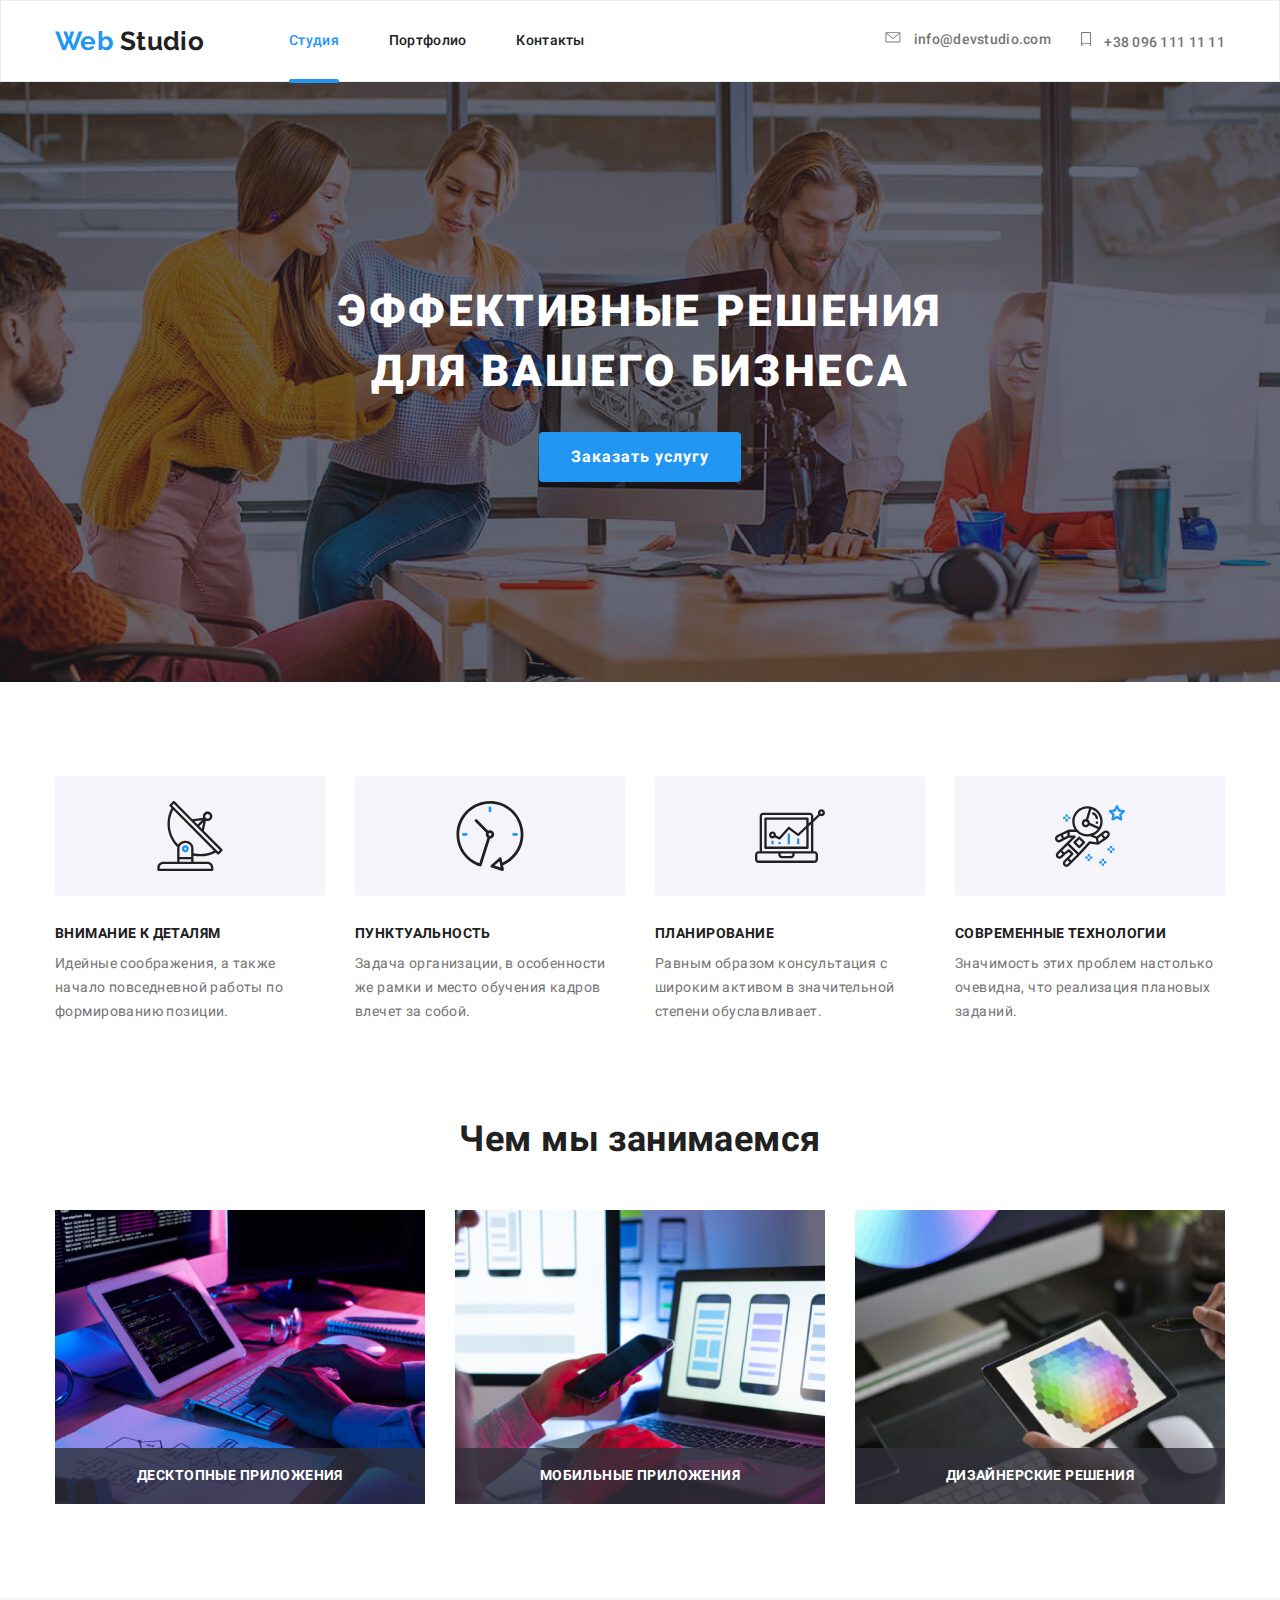
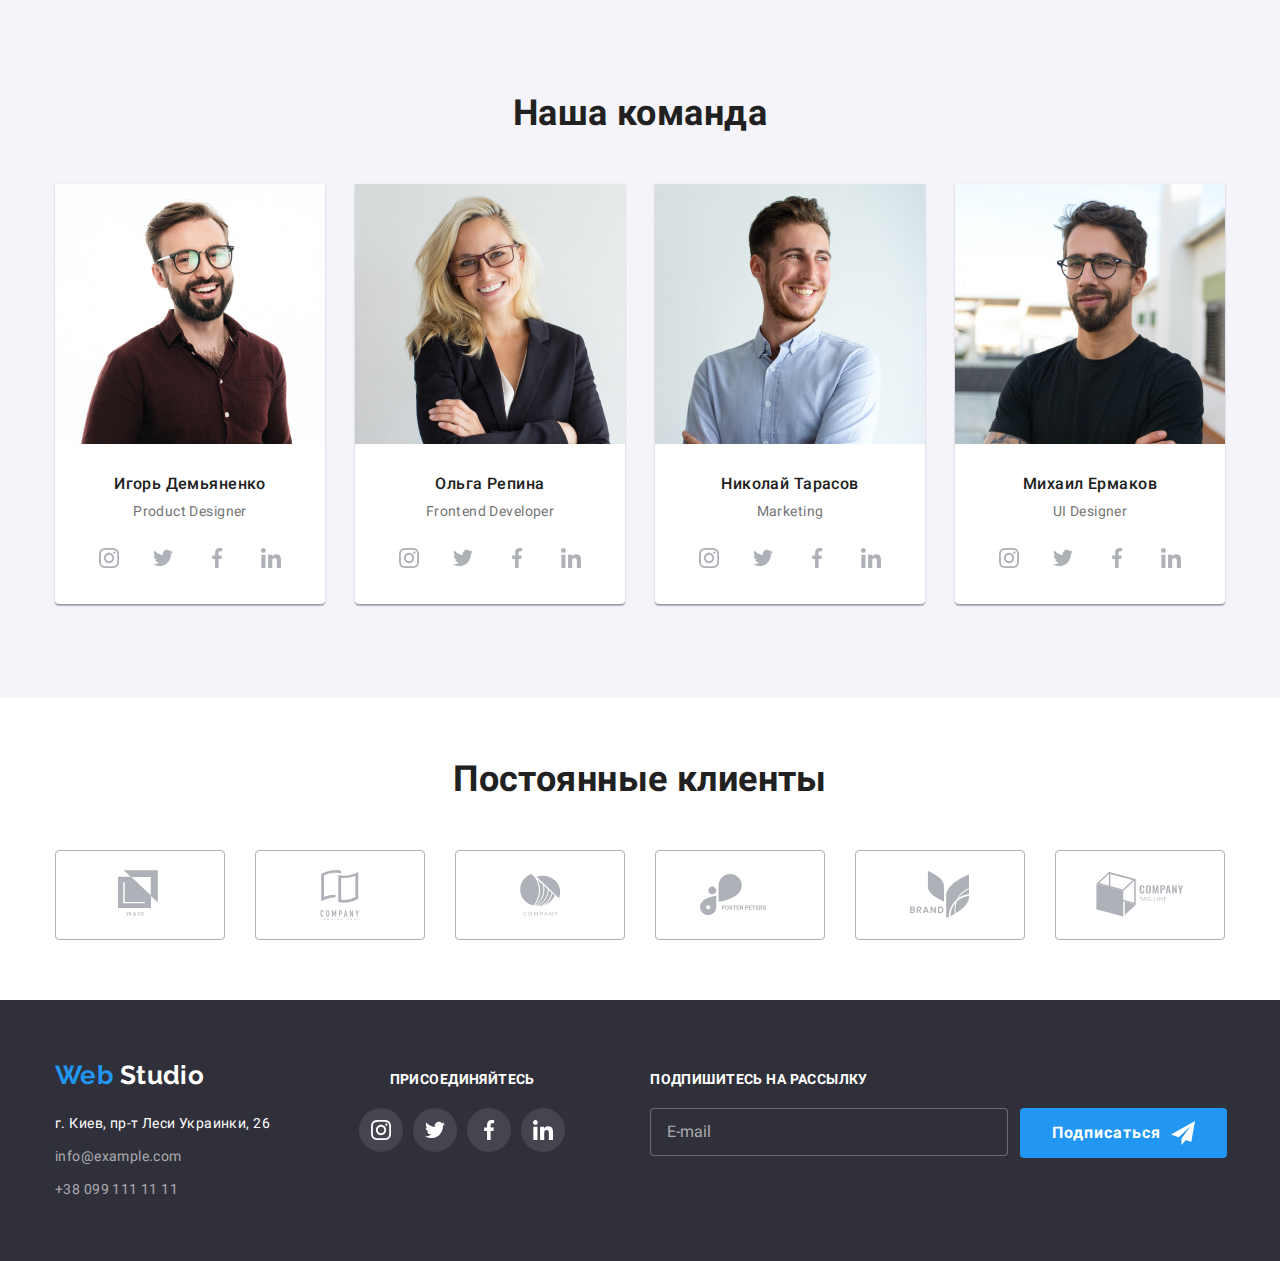
==== commit 7ec995ed: "fix container width" ====
--- a/index.html
+++ b/index.html
@@ -109,7 +109,9 @@
                       width="16"
                       height="11.2"
                     >
-                      <use href="./images/symbol-defs.svg#icon-envelope"></use>
+                      <use
+                        href="./images/symbol-defs.svg#icon-envelope"
+                      ></use>
                     </svg>
                     info@devstudio.com
                   </a>
@@ -162,7 +164,9 @@
               <li class="advantages-item">
                 <div class="advantages-icon">
                   <svg width="70px" height="70px">
-                    <use href="./images/symbol-defs.svg#icon-antenna"></use>
+                    <use
+                      href="./images/symbol-defs.svg#icon-antenna"
+                    ></use>
                   </svg>
                 </div>
                 <h3 class="advantages-title">Внимание к деталям</h3>
@@ -186,7 +190,9 @@
               <li class="advantages-item">
                 <div class="advantages-icon">
                   <svg width="70px" height="70px">
-                    <use href="./images/symbol-defs.svg#icon-diagram"></use>
+                    <use
+                      href="./images/symbol-defs.svg#icon-diagram"
+                    ></use>
                   </svg>
                 </div>
                 <h3 class="advantages-title">Планирование</h3>
@@ -198,7 +204,9 @@
               <li class="advantages-item">
                 <div class="advantages-icon">
                   <svg width="70px" height="70px">
-                    <use href="./images/symbol-defs.svg#icon-astronaut"></use>
+                    <use
+                      href="./images/symbol-defs.svg#icon-astronaut"
+                    ></use>
                   </svg>
                 </div>
                 <h3 class="advantages-title">Современные технологии</h3>
@@ -308,7 +316,9 @@
                     aria-label="Ссылка на Instagram"
                   >
                     <svg class="social-icon" width="20px" height="20px">
-                      <use href="./images/symbol-defs.svg#icon-instagram"></use>
+                      <use
+                        href="./images/symbol-defs.svg#icon-instagram"
+                      ></use>
                     </svg>
                   </a>
                 </li>
@@ -319,7 +329,9 @@
                     aria-label="Ссылка на Twitter"
                   >
                     <svg class="social-icon" width="20px" height="20px">
-                      <use href="./images/symbol-defs.svg#icon-twitter"></use>
+                      <use
+                        href="./images/symbol-defs.svg#icon-twitter"
+                      ></use>
                     </svg>
                   </a>
                 </li>
@@ -330,7 +342,9 @@
                     aria-label="Ссылка на Facebook"
                   >
                     <svg class="social-icon" width="20px" height="20px">
-                      <use href="./images/symbol-defs.svg#icon-facebook"></use>
+                      <use
+                        href="./images/symbol-defs.svg#icon-facebook"
+                      ></use>
                     </svg>
                   </a>
                 </li>
@@ -341,7 +355,9 @@
                     aria-label="Ссылка на LinkedIn"
                   >
                     <svg class="social-icon" width="20px" height="20px">
-                      <use href="./images/symbol-defs.svg#icon-linkedin"></use>
+                      <use
+                        href="./images/symbol-defs.svg#icon-linkedin"
+                      ></use>
                     </svg>
                   </a>
                 </li>
@@ -408,7 +424,9 @@
                     aria-label="Ссылка на Facebook"
                   >
                     <svg class="social-icon" width="20px" height="20px">
-                      <use href="./images/symbol-defs.svg#icon-facebook"></use>
+                      <use
+                        href="./images/symbol-defs.svg#icon-facebook"
+                      ></use>
                     </svg>
                   </a>
                 </li>
@@ -419,7 +437,9 @@
                     aria-label="Ссылка на LinkedIn"
                   >
                     <svg class="social-icon" width="20px" height="20px">
-                      <use href="./images/symbol-defs.svg#icon-linkedin"></use>
+                      <use
+                        href="./images/symbol-defs.svg#icon-linkedin"
+                      ></use>
                     </svg>
                   </a>
                 </li>
@@ -464,7 +484,9 @@
                     aria-label="Ссылка на Instagram"
                   >
                     <svg class="social-icon" width="20px" height="20px">
-                      <use href="./images/symbol-defs.svg#icon-instagram"></use>
+                      <use
+                        href="./images/symbol-defs.svg#icon-instagram"
+                      ></use>
                     </svg>
                   </a>
                 </li>
@@ -475,7 +497,9 @@
                     aria-label="Ссылка на Twitter"
                   >
                     <svg class="social-icon" width="20px" height="20px">
-                      <use href="./images/symbol-defs.svg#icon-twitter"></use>
+                      <use
+                        href="./images/symbol-defs.svg#icon-twitter"
+                      ></use>
                     </svg>
                   </a>
                 </li>
@@ -486,7 +510,9 @@
                     aria-label="Ссылка на Facebook"
                   >
                     <svg class="social-icon" width="20px" height="20px">
-                      <use href="./images/symbol-defs.svg#icon-facebook"></use>
+                      <use
+                        href="./images/symbol-defs.svg#icon-facebook"
+                      ></use>
                     </svg>
                   </a>
                 </li>
@@ -497,7 +523,9 @@
                     aria-label="Ссылка на LinkedIn"
                   >
                     <svg class="social-icon" width="20px" height="20px">
-                      <use href="./images/symbol-defs.svg#icon-linkedin"></use>
+                      <use
+                        href="./images/symbol-defs.svg#icon-linkedin"
+                      ></use>
                     </svg>
                   </a>
                 </li>
@@ -542,7 +570,9 @@
                     aria-label="Ссылка на Instagram"
                   >
                     <svg class="social-icon" width="20px" height="20px">
-                      <use href="./images/symbol-defs.svg#icon-instagram"></use>
+                      <use
+                        href="./images/symbol-defs.svg#icon-instagram"
+                      ></use>
                     </svg>
                   </a>
                 </li>
@@ -553,7 +583,9 @@
                     aria-label="Ссылка на Twitter"
                   >
                     <svg class="social-icon" width="20px" height="20px">
-                      <use href="./images/symbol-defs.svg#icon-twitter"></use>
+                      <use
+                        href="./images/symbol-defs.svg#icon-twitter"
+                      ></use>
                     </svg>
                   </a>
                 </li>
@@ -564,7 +596,9 @@
                     aria-label="Ссылка на Facebook"
                   >
                     <svg class="social-icon" width="20px" height="20px">
-                      <use href="./images/symbol-defs.svg#icon-facebook"></use>
+                      <use
+                        href="./images/symbol-defs.svg#icon-facebook"
+                      ></use>
                     </svg>
                   </a>
                 </li>
@@ -575,7 +609,9 @@
                     aria-label="Ссылка на LinkedIn"
                   >
                     <svg class="social-icon" width="20px" height="20px">
-                      <use href="./images/symbol-defs.svg#icon-linkedin"></use>
+                      <use
+                        href="./images/symbol-defs.svg#icon-linkedin"
+                      ></use>
                     </svg>
                   </a>
                 </li>
@@ -668,28 +704,36 @@
                 <li class="footer-social-item f-icon-instagram animation">
                   <a href="Instagram" aria-label="Ссылка на Instagram">
                     <svg class="footer-social-icon" width="20px" height="20px">
-                      <use href="./images/symbol-defs.svg#icon-instagram"></use>
+                      <use
+                        href="./images/symbol-defs.svg#icon-instagram"
+                      ></use>
                     </svg>
                   </a>
                 </li>
                 <li class="footer-social-item f-icon-twitter animation">
                   <a href="Twitter" aria-label="Ссылка на Twitter">
                     <svg class="footer-social-icon" width="20px" height="20px">
-                      <use href="./images/symbol-defs.svg#icon-twitter"></use>
+                      <use
+                        href="./images/symbol-defs.svg#icon-twitter"
+                      ></use>
                     </svg>
                   </a>
                 </li>
                 <li class="footer-social-item f-icon-facebook animation">
                   <a href="Facebook" aria-label="Ссылка на Facebook">
                     <svg class="footer-social-icon" width="20px" height="20px">
-                      <use href="./images/symbol-defs.svg#icon-facebook"></use>
+                      <use
+                        href="./images/symbol-defs.svg#icon-facebook"
+                      ></use>
                     </svg>
                   </a>
                 </li>
                 <li class="footer-social-item f-icon-linked animation">
                   <a href="LinkedIn" aria-label="Ссылка на LinkedIn">
                     <svg class="footer-social-icon" width="20px" height="20px">
-                      <use href="./images/symbol-defs.svg#icon-linkedin"></use>
+                      <use
+                        href="./images/symbol-defs.svg#icon-linkedin"
+                      ></use>
                     </svg>
                   </a>
                 </li>
@@ -763,7 +807,9 @@
             />
             <span class="modal-icon animation">
               <svg width="18px" height="18px">
-                <use href="./images/symbol-defs.svg#icon-phonemodal"></use>
+                <use
+                  href="./images/symbol-defs.svg#icon-phonemodal"
+                ></use>
               </svg>
             </span>
           </div>
@@ -778,7 +824,9 @@
             />
             <span class="modal-icon animation">
               <svg width="18px" height="18px">
-                <use href="./images/symbol-defs.svg#icon-emailmodal"></use>
+                <use
+                  href="./images/symbol-defs.svg#icon-emailmodal"
+                ></use>
               </svg>
             </span>
           </div>
--- a/css/main.min.css
+++ b/css/main.min.css
@@ -1,2 +1,2 @@
-.button,.filtr-button{font-family:inherit;font-size:16px;text-align:center;border-radius:4px}*,::after,::before{-webkit-box-sizing:border-box;box-sizing:border-box}:root{-moz-tab-size:4;-o-tab-size:4;tab-size:4}html{line-height:1.15;-webkit-text-size-adjust:100%}body{margin:0}body{font-family:system-ui, -apple-system, "Segoe UI", Roboto, Helvetica, Arial, sans-serif, "Apple Color Emoji", "Segoe UI Emoji"}hr{height:0}abbr[title]{-webkit-text-decoration:underline dotted;text-decoration:underline dotted}b,strong{font-weight:bolder}code,kbd,pre,samp{font-family:SFMono-Regular, Consolas, "Liberation Mono", Menlo, monospace;font-size:1em}small{font-size:80%}sub,sup{font-size:75%;line-height:0;position:relative;vertical-align:baseline}sub{bottom:-0.25em}sup{top:-0.5em}button,input,optgroup,select,textarea{font-family:inherit;font-size:100%;line-height:1.15;margin:0}button,select{text-transform:none}[type="button"],[type="reset"],[type="submit"],button{-webkit-appearance:button}[type="button"]::-moz-focus-inner,[type="reset"]::-moz-focus-inner,[type="submit"]::-moz-focus-inner,button::-moz-focus-inner{border-style:none;padding:0}[type="button"]:-moz-focusring,[type="reset"]:-moz-focusring,[type="submit"]:-moz-focusring,button:-moz-focusring{outline:1px dotted ButtonText}fieldset{padding:0.35em 0.75em 0.625em}legend{padding:0}progress{vertical-align:baseline}[type="number"]::-webkit-inner-spin-button,[type="number"]::-webkit-outer-spin-button{height:auto}[type="search"]{-webkit-appearance:textfield;outline-offset:-2px}[type="search"]::-webkit-search-decoration{-webkit-appearance:none}::-webkit-file-upload-button{-webkit-appearance:button;font:inherit}summary{display:list-item}@font-face{font-family:"Raleway";src:url("./../fonts/Raleway-Bold.eot");src:local("☺"),url("./../fonts/Raleway-Bold.woff") format("woff"),url("./../fonts/Raleway-Bold.ttf") format("truetype"),url("./../fonts/Raleway-Bold.svg") format("svg");font-weight:700;font-style:normal}@font-face{font-family:"Roboto";src:url("./../fonts/Roboto-Regular.eot");src:local("☺"),url("./../fonts/Roboto-Regular.woff") format("woff"),url("./../fonts/Roboto-Regular.ttf") format("truetype"),url("./../fonts/Roboto-Regular.svg") format("svg");font-weight:400;font-style:normal}@font-face{font-family:"Roboto";src:url("./../fonts/Roboto-Medium.eot");src:local("☺"),url("./../fonts/Roboto-Medium.woff") format("woff"),url("./../fonts/Roboto-Medium.ttf") format("truetype"),url("./../fonts/Roboto-Medium.svg") format("svg");font-weight:500;font-style:normal}@font-face{font-family:"Roboto";src:url("./../fonts/Roboto-Bold.eot");src:local("☺"),url("./../fonts/Roboto-Bold.woff") format("woff"),url("./../fonts/Roboto-Bold.ttf") format("truetype"),url("./../fonts/Roboto-Bold.svg") format("svg");font-weight:700;font-style:normal}@font-face{font-family:"Roboto";src:url("./../fonts/Roboto-Black.eot");src:local("☺"),url("./../fonts/Roboto-Black.woff") format("woff"),url("./../fonts/Roboto-Black.ttf") format("truetype"),url("./../fonts/Roboto-Black.svg") format("svg");font-weight:900;font-style:normal}html,body{width:100%;height:100%}body{color:#757575;background-color:#fff;font-family:"Roboto";font-weight:400;letter-spacing:0.03em;font-size:14px;line-height:1.71}body.modal-open{overflow:hidden}.details{color:#fff}.list{list-style:none;padding:0;margin:0}header{border:1px solid #ececec}@media (max-width: 767px){header{border:none}}.animation{-webkit-transition-duration:250ms;transition-duration:250ms;-webkit-transition-timing-function:cubic-bezier(0.4, 0, 0.2, 1);transition-timing-function:cubic-bezier(0.4, 0, 0.2, 1)}.flexbox{display:-webkit-box;display:-ms-flexbox;display:flex}.section-title{font-size:36px;line-height:1.17;text-align:center;margin-bottom:50px}@media (min-width: 768px) and (max-width: 1199px){.section-title{font-size:28px;line-height:1.18;margin-bottom:30px}}@media (max-width: 767px){.section-title{font-size:28px;line-height:1.18;margin-bottom:30px}}img{display:block;max-width:100%;height:auto}b{font-weight:700;line-height:1.14;color:#fff;text-transform:uppercase}.container{margin-right:auto;margin-left:auto;padding-left:15px;padding-right:15px}@media (max-width: 767px){.container{width:480px}}@media (min-width: 768px) and (max-width: 1199px){.container{width:768px}}@media (min-width: 1200px){.container{width:1200px}}@media (max-width: 767px){header,main,footer{min-width:480px}}.logo{color:#212121;font-family:"Raleway";font-weight:700;font-size:24px;line-height:1.17;text-decoration:none}.logo:hover,.logo:focus{color:#2196f3}@media (min-width: 768px) and (max-width: 1199px){.logo{margin-right:88px}}.logo-accent{color:#2196f3}.footer-logo{color:#fff;font-family:"Raleway";font-weight:700;font-size:24px;line-height:1.17;text-decoration:none}.footer-logo:hover,.footer-logo:focus{color:#2196f3}@media (min-width: 1200px){.footer-logo,.logo{margin-right:85px;font-size:26px;line-height:1.19}}@media (min-width: 768px) and (max-width: 1199px){.phone-menu{display:none}}@media (min-width: 1200px){.phone-menu{display:none}}.menu-button{display:-webkit-inline-box;display:-ms-inline-flexbox;display:inline-flex;padding:10px;margin:0;border:none;background-color:transparent}.menu-button .icon-cross{display:none}.menu-button.is-open .icon-cross{display:block}.menu-button.is-open .icon-menu{display:none}.menu-button:hover,.menu-button:focus{fill:#2196f3}.menu-container{background-color:#fff;padding-top:60px;padding-bottom:60px;text-align:center;font-size:20px;-webkit-box-shadow:0px 4px 8px rgba(0,0,0,0.04),0px 2px 4px rgba(0,0,0,0.08),0px 1px 3px rgba(0,0,0,0.16);box-shadow:0px 4px 8px rgba(0,0,0,0.04),0px 2px 4px rgba(0,0,0,0.08),0px 1px 3px rgba(0,0,0,0.16)}@media (max-width: 767px){.menu-container{display:none;position:absolute;top:100%;left:0;width:100%;z-index:6}.menu-container.is-open{display:block}}.main-nav,.header{-webkit-box-align:center;-ms-flex-align:center;align-items:center;display:-webkit-box;display:-ms-flexbox;display:flex}.header{position:relative}@media (max-width: 767px){.header{-webkit-box-pack:justify;-ms-flex-pack:justify;justify-content:space-between;padding-top:16px;padding-bottom:16px}}@media (min-width: 768px) and (max-width: 1199px){.site-nav .item:not(:last-child){margin-right:50px}.site-nav a{display:block;padding-top:32px;padding-bottom:32px;font-size:14px;line-height:1.14}}@media (min-width: 1200px){.site-nav .item:not(:last-child){margin-right:50px}.site-nav a{display:block;padding-top:32px;padding-bottom:32px;font-size:14px;line-height:1.14}}.site-nav{display:-webkit-box;display:-ms-flexbox;display:flex}.site-nav .link.current{color:#2196f3}.site-nav a{color:#212121;font-weight:500;letter-spacing:0.02em;text-decoration:none}.site-nav a:hover,.site-nav a:focus{color:#2196f3}@media (max-width: 767px){.site-nav{display:none}.menu-container .site-nav{margin-right:auto;display:block}.site-nav a{font-size:18px;line-height:1.33}.site-nav .item{margin-bottom:40px}.site-nav .item:last-child{margin-bottom:60px}}.site-nav-link{position:relative}.site-nav-link::after{content:" ";position:absolute;left:0;bottom:-2px;display:block;width:100%;height:4px;background-color:#2196f3;border-radius:2px}@media (max-width: 767px){.site-nav-link::after{bottom:-8px}}@media (min-width: 1200px){.header-contact-link{display:-webkit-box;display:-ms-flexbox;display:flex}.header-contact .item+.item{margin-left:30px}.header-contact{display:-webkit-box;display:-ms-flexbox;display:flex;margin-left:auto}.header-contact a{line-height:1.14}}.header-contact{font-weight:500;font-style:normal}.header-contact a{color:#757575;text-decoration:none;letter-spacing:0.02em;-webkit-box-align:center;-ms-flex-align:center;align-items:center}.header-contact>.item a{-webkit-box-align:center;-ms-flex-align:center;align-items:center}.header-contact>.item img{margin-right:10px}@media (max-width: 767px){.header-contact{display:none;text-align:center}.menu-container .header-contact{display:inline-block}}.header-contact a{font-size:18px;line-height:1.17;display:block}.header-contact .item{margin-bottom:16px}.header-contact .item:last-child{margin-bottom:0}@media (min-width: 768px) and (max-width: 1199px){.header-contact{margin-left:auto}.header-contact a{display:block;font-size:12px;line-height:1.17}.header-contact .item{margin-bottom:10px}.header-contact .item:last-child{margin-bottom:0}}.header-contact-icon{margin-right:10px;fill:#757575}.header-contact-link:hover .header-contact-icon,.header-contact-link:focus .header-contact-icon{fill:#2196f3}.contact-img .header-contact .item a{color:#757575;text-decoration:none;letter-spacing:0.02em;line-height:1.14}.header-contact-link:hover,.header-contact-link:focus{color:#2196f3}.button{color:#212121;background-color:#fff;font-weight:700;line-height:1.87;letter-spacing:0.06em;display:-webkit-inline-box;display:-ms-inline-flexbox;display:inline-flex;-webkit-box-align:center;-ms-flex-align:center;align-items:center}.button:hover,.button:focus{color:#fff;background-color:#2196f3}.button.primary{background-color:#2196f3;color:#fff;text-decoration:none;padding:10px 32px;min-width:200px;border:none}.button.primary.submit{-webkit-box-shadow:0px 1px 3px rgba(0,0,0,0.12),0px 1px 1px rgba(0,0,0,0.14),0px 2px 1px rgba(0,0,0,0.2);box-shadow:0px 1px 3px rgba(0,0,0,0.12),0px 1px 1px rgba(0,0,0,0.14),0px 2px 1px rgba(0,0,0,0.2);padding:10px 50px;margin-left:auto;margin-right:auto}.button.primary .footer-button{padding-left:28px;padding-right:28px}.filtr-button{background-color:#f5f4fa;color:#212121;font-weight:500;line-height:1.62;letter-spacing:0.03em;padding:6px 22px;border:none}.filtr-button:hover,.filtr-button:focus{-webkit-box-shadow:0px 3px 1px rgba(0,0,0,0.1),0px 1px 2px rgba(0,0,0,0.08),0px 2px 2px rgba(0,0,0,0.12);box-shadow:0px 3px 1px rgba(0,0,0,0.1),0px 1px 2px rgba(0,0,0,0.08),0px 2px 2px rgba(0,0,0,0.12);color:#fff;background-color:#2196f3}.hero{text-align:center;max-width:1600px;width:100%;margin-left:auto;margin-right:auto;background-color:#2f303a;background-image:-webkit-gradient(linear, left top, right top, from(rgba(47,48,58,0.4)), to(rgba(47,48,58,0.4))),url(../../images/optimaze/herodesktop.jpg);background-image:linear-gradient(to right, rgba(47,48,58,0.4), rgba(47,48,58,0.4)),url(../../images/optimaze/herodesktop.jpg);background-repeat:no-repeat;background-position:center}@media (max-width: 767px){.hero{height:400px;padding-top:118px;padding-bottom:118px;background-size:cover;background-image:-webkit-gradient(linear, left top, right top, from(rgba(47,48,58,0.4)), to(rgba(47,48,58,0.4))),url(../../images/optimaze/herophone.jpg);background-image:linear-gradient(to right, rgba(47,48,58,0.4), rgba(47,48,58,0.4)),url(../../images/optimaze/herophone.jpg)}}@media screen and (max-width: 767px) and (min-device-pixel-ratio: 2), screen and (max-width: 767px) and (-webkit-min-device-pixel-ratio: 2), screen and (max-width: 767px) and (min-resolution: 192dpi), screen and (max-width: 767px) and (min-resolution: 2dppx){.hero{background-image:url(./../images/optimaze/herophone2@.jpg)}}@media (min-width: 1200px){.hero{height:600px;padding-top:200px;padding-bottom:200px;background-size:cover;background-image:-webkit-gradient(linear, left top, right top, from(rgba(47,48,58,0.4)), to(rgba(47,48,58,0.4))),url(../../images/optimaze/herodesktop.jpg);background-image:linear-gradient(to right, rgba(47,48,58,0.4), rgba(47,48,58,0.4)),url(../../images/optimaze/herodesktop.jpg)}}@media screen and (min-width: 1200px) and (min-device-pixel-ratio: 2), screen and (min-width: 1200px) and (-webkit-min-device-pixel-ratio: 2), screen and (min-width: 1200px) and (min-resolution: 192dpi), screen and (min-width: 1200px) and (min-resolution: 2dppx){.hero{background-image:url(./../images/optimaze/herodesktop2@.jpg)}}@media (min-width: 768px) and (max-width: 1199px){.hero{height:400px;padding-top:118px;padding-bottom:118px;background-size:cover;background-image:-webkit-gradient(linear, left top, right top, from(rgba(47,48,58,0.4)), to(rgba(47,48,58,0.4))),url(../../images/optimaze/herotablet.jpg);background-image:linear-gradient(to right, rgba(47,48,58,0.4), rgba(47,48,58,0.4)),url(../../images/optimaze/herotablet.jpg)}}@media screen and (min-width: 768px) and (max-width: 1199px) and (min-device-pixel-ratio: 2), screen and (min-width: 768px) and (max-width: 1199px) and (-webkit-min-device-pixel-ratio: 2), screen and (min-width: 768px) and (max-width: 1199px) and (min-resolution: 192dpi), screen and (min-width: 768px) and (max-width: 1199px) and (min-resolution: 2dppx){.hero{background-image:url(./../images/optimaze/herotablet2@.jpg)}}.hero-title{color:#fff;font-weight:900;font-size:44px;line-height:1.36;letter-spacing:0.06em;text-transform:uppercase;margin-top:0;margin-bottom:30px}.hero-title+a{-webkit-box-align:center;-ms-flex-align:center;align-items:center}@media (max-width: 767px){.hero-title{font-size:25px;line-height:1.62}}@media (min-width: 768px) and (max-width: 1199px){.hero-title{font-size:26px;line-height:1.62}}.advantages{padding-top:60px;padding-bottom:60px}@media (min-width: 1200px){.advantages{padding-top:94px;padding-bottom:94px}}.advantages-list{display:-webkit-box;display:-ms-flexbox;display:flex}@media (min-width: 768px) and (max-width: 1199px){.advantages-list{-ms-flex-wrap:wrap;flex-wrap:wrap}}@media (max-width: 767px){.advantages-list{display:block}.advantages-item{display:block;margin-bottom:30px}.advantages-item:nth-child(4n){margin-bottom:0}.advantages-list>h3{text-align:center}.advantages-title{text-align:center}}.section-title,.advantages-title,.item-title{color:#212121;font-weight:700;margin-top:0}.item-title,.advantages-title{line-height:1.14;font-size:14px;text-transform:uppercase;margin-bottom:10px}.advantages-item>.advantages-title{margin-top:30px}.accurate{margin-top:0;margin-bottom:0}@media (min-width: 1200px){.advantages-item{width:calc((100% - 90px) / 4);margin-right:30px}.advantages-item:nth-child(4n){margin-right:0}}@media (min-width: 768px) and (max-width: 1199px){.advantages-item{width:calc((100% - 30px) / 2);margin-bottom:30px}.advantages-item:nth-child(odd){margin-right:30px}.advantages-item:nth-last-of-type(1){margin-bottom:0}.advantages-item:nth-last-of-type(2){margin-bottom:0}}.advantages-description{text-align:left;margin:0}.advantages-icon{background-color:#f5f4fa;border-radius:4px}@media (min-width: 768px) and (max-width: 1199px){.advantages-icon{display:-webkit-box;display:-ms-flexbox;display:flex;-webkit-box-pack:center;-ms-flex-pack:center;justify-content:center;-webkit-box-align:center;-ms-flex-align:center;align-items:center;height:120px}}@media (min-width: 1200px){.advantages-icon{display:-webkit-inline-box;display:-ms-inline-flexbox;display:inline-flex;-webkit-box-align:center;-ms-flex-align:center;align-items:center;-webkit-box-pack:center;-ms-flex-pack:center;justify-content:center;height:120px;width:270px}}@media (max-width: 767px){.advantages-icon{display:block;max-width:100%;text-align:center;padding-top:25px;padding-bottom:18px}}.what-doing{padding-bottom:94px}@media (max-width: 767px){.what-doing{display:none}}@media (min-width: 768px) and (max-width: 1199px){.what-doing{display:none}}.what-doing-list{display:-webkit-box;display:-ms-flexbox;display:flex}.what-doing-item{width:calc((100% - 60px) / 3);margin-right:30px}.what-doing-item:nth-child(3n){margin-right:0}.doing-box{position:relative}.what-doing-title{position:absolute;bottom:0;left:0;width:100%;background-color:rgba(47,48,58,0.8);padding-top:20px;padding-bottom:20px}.what-doing-list>.what-doing-item h3{text-align:center;color:#fff}.team{background-color:#f5f4fa;padding-top:60px;padding-bottom:60px}@media (min-width: 1200px){.team{padding-top:94px;padding-bottom:94px}}.members-list{display:-webkit-box;display:-ms-flexbox;display:flex}@media (min-width: 768px) and (max-width: 1199px){.members-list{-ms-flex-wrap:wrap;flex-wrap:wrap}}@media (max-width: 767px){.members-list{display:block}}.element-title{color:#212121;font-weight:500;font-size:16px;line-height:1.19;margin-top:30px;margin-bottom:10px}.description{line-height:1.19;margin-top:0;margin-bottom:16px}.members{background-color:#fff;-webkit-box-shadow:0px 1px 3px rgba(0,0,0,0.12),0px 1px 1px rgba(0,0,0,0.14),0px 2px 1px rgba(0,0,0,0.2);box-shadow:0px 1px 3px rgba(0,0,0,0.12),0px 1px 1px rgba(0,0,0,0.14),0px 2px 1px rgba(0,0,0,0.2);border-radius:0px 0px 4px 4px}@media (min-width: 1200px){.members{width:calc((100% - 90px) / 4);margin-right:30px}.members:nth-child(4n){margin-right:o}}@media (min-width: 768px) and (max-width: 1199px){.members{width:calc((100% - 30px) / 2);margin-bottom:30px}.members:nth-child(odd){margin-right:30px}.members:nth-last-of-type(1){margin-bottom:0}.members:nth-last-of-type(2){margin-bottom:0}}@media (max-width: 767px){.members{padding-bottom:24px;margin-bottom:30px}.members:nth-child(4n){margin-bottom:0}}.members-list>.members h3,p{text-align:center}.social-list{display:-webkit-box;display:-ms-flexbox;display:flex;-webkit-box-align:center;-ms-flex-align:center;align-items:center;-webkit-box-pack:center;-ms-flex-pack:center;justify-content:center}@media (min-width: 768px) and (max-width: 1199px){.social-list{margin-top:16px;margin-bottom:24px}}.social-item{margin-right:10px}.social-item:not(:last-child){margin-right:10px}@media (min-width: 1200px){.social-item{width:calc((100% - 94px) / 4);margin-bottom:24px}.social-item:first-of-type{margin-left:32px}.social-item:nth-child(4n){margin-right:32px}}.social-icons-link{display:-webkit-inline-box;display:-ms-inline-flexbox;display:inline-flex;-webkit-box-align:center;-ms-flex-align:center;align-items:center;-webkit-box-pack:center;-ms-flex-pack:center;justify-content:center;align-items:center;justify-content:center;border-radius:50%;height:44px;width:44px;background-color:#fff}.social-icons-link:hover,.social-icons-link:focus{background-color:#2196f3}.social-icon{fill:#afb1b8}.social-icons-link:hover .social-icon,.social-icons-link:focus .social-icon{fill:#fff}@media (min-width: 1200px){.footer-social-item{width:calc((100% - 30px) / 4);margin-top:20px;margin-right:10px}.footer-social-item:nth-child(4n){margin-right:0}}.footer-social-item{display:-webkit-inline-box;display:-ms-inline-flexbox;display:inline-flex;height:44px;width:44px;margin-right:10px;border-radius:50%;background-size:20px;background-position:center;background-repeat:no-repeat;background-color:rgba(255,255,255,0.1)}.footer-social-item:hover,.footer-social-item:focus{background-color:#2196f3}.footer-social-item a{padding:12px;display:block}.footer-social-icon{fill:#fff}.sent-icon{margin-left:10px}.footer-social-list{display:-webkit-box;display:-ms-flexbox;display:flex;-webkit-box-pack:start;-ms-flex-pack:start;justify-content:flex-start}@media (max-width: 767px){.footer-social-list{-webkit-box-pack:center;-ms-flex-pack:center;justify-content:center;margin-top:20px;margin-bottom:60px}}.clients{margin-top:60px;margin-bottom:60px}@media (min-width: 1200px){.clients .clients{margin-top:94px;margin-bottom:94px}}.clients-list{display:-webkit-box;display:-ms-flexbox;display:flex}@media (max-width: 767px){.clients-list{-ms-flex-wrap:wrap;flex-wrap:wrap;-ms-flex-pack:distribute;justify-content:space-around}}@media (min-width: 768px) and (max-width: 1199px){.clients-list{-ms-flex-wrap:wrap;flex-wrap:wrap;-ms-flex-pack:distribute;justify-content:space-around}}.clients-icon{fill:#afb1b8}.clients-item:hover .clients-icon,.clients-item:focus .clients-icon{fill:#2196f3}.clients-logo{display:-webkit-box;display:-ms-flexbox;display:flex;-webkit-box-pack:center;-ms-flex-pack:center;justify-content:center;-webkit-box-align:center;-ms-flex-align:center;align-items:center;border:1px solid #afb1b8;border-radius:4px;-webkit-box-sizing:border-box;box-sizing:border-box;height:90px}@media (min-width: 1200px){.clients-logo{width:calc((100% - 5 * 30px) / 6);margin-left:30px}.clients-logo:nth-last-of-type(6n){margin-left:0}}@media (min-width: 768px) and (max-width: 1199px){.clients-logo{width:calc((100% - 60px) / 3);margin-top:30px;margin-left:30px}.clients-logo:nth-last-of-type(5){margin-top:0}.clients-logo:nth-last-of-type(6){margin-top:0;margin-left:0}.clients-logo:nth-last-of-type(4){margin-top:0}.clients-logo:nth-last-of-type(3){margin-left:0}}@media (max-width: 767px){.clients-logo{width:calc((100% - 30px) / 2);margin-top:30px}.clients-logo:nth-child(2n){margin-left:30px}.clients-logo:nth-last-of-type(5){margin-top:0}.clients-logo:nth-last-of-type(6){margin-top:0}}@media (min-width: 1200px){.clients-item{display:-webkit-inline-box;display:-ms-inline-flexbox;display:inline-flex;-webkit-box-align:center;-ms-flex-align:center;align-items:center;-webkit-box-pack:center;-ms-flex-pack:center;justify-content:center;-webkit-box-sizing:border-box;box-sizing:border-box;border-radius:4px;width:170px}.clients-item:hover,.clients-item:focus{border-color:#2196f3}.clients-list{-webkit-box-pack:center;-ms-flex-pack:center;justify-content:center}}.footer-contact .adress{font-weight:400;color:#fff;font-style:normal;margin-top:20px;margin-left:0;text-align:start}.footer-contact a{text-decoration:none;font-style:normal;color:rgba(255,255,255,0.6)}.footer-contact a:hover,.footer-contact a:focus{color:#2196f3}.adress{margin-bottom:8px}@media (min-width: 1200px){.adress{margin-bottom:9px}}@media (max-width: 767px){.footer-contact{text-align:center;margin-bottom:8px}.footer-contact:last-child{margin-bottom:60px}}@media (min-width: 1200px){.footer-contact{margin-bottom:9px}.footer-contact:last-child{margin-bottom:0}}@media (max-width: 767px){.footer-contact .adress{text-align:center}}footer{background-color:#2f303a;padding-top:60px;padding-bottom:60px}@media (min-width: 1200px){footer{-webkit-box-align:baseline;-ms-flex-align:baseline;align-items:baseline}}@media (max-width: 767px){.footer{display:block;text-align:center}}@media (min-width: 768px) and (max-width: 1199px){.footer{padding-left:76px;padding-right:76px;text-align:center}}@media (min-width: 1200px){.footer{display:-webkit-box;display:-ms-flexbox;display:flex;-webkit-box-align:baseline;-ms-flex-align:baseline;align-items:baseline}}.clients-list .second-block{margin-left:70px;margin-top:12px;margin-right:70px}.clients-list .second-block b{display:block}@media (max-width: 767px){.second-block b{text-align:center}}@media (min-width: 768px) and (max-width: 1199px){.second-block b{display:block;margin-bottom:20px}}@media (min-width: 1200px){.second-block b{display:block}}@media (min-width: 1200px){.third-block{width:calc(50% - 15px);margin-left:15px;margin-top:12px;-webkit-box-pack:justify;-ms-flex-pack:justify;justify-content:space-between}.third-block b{display:block;margin-bottom:20px}}@media (max-width: 767px){.third-block{display:inline-block;margin:0;width:100%}}@media (min-width: 768px) and (max-width: 1199px){.third-block{display:inline-block;margin:0;width:100%}.third-block b{display:block;margin-bottom:20px;margin-top:60px}}.footer-form{display:block}@media (min-width: 1200px){.footer-form{display:-webkit-box;display:-ms-flexbox;display:flex}}.footer-input{border:0.5px solid rgba(255,255,255,0.3);border-radius:4px;background-color:#2f303a;padding:15px 16px;color:#fff}.footer-input:focus{border:1px solid #2196f3;outline:#2196f3}.footer-input::-webkit-input-placeholder{font-size:16px;line-height:1.25;color:rgba(255,255,255,0.6)}.footer-input:-ms-input-placeholder{font-size:16px;line-height:1.25;color:rgba(255,255,255,0.6)}.footer-input::-ms-input-placeholder{font-size:16px;line-height:1.25;color:rgba(255,255,255,0.6)}.footer-input::placeholder{font-size:16px;line-height:1.25;color:rgba(255,255,255,0.6)}@media (min-width: 1200px){.footer-input{margin-right:12px;width:358px}}@media (min-width: 768px) and (max-width: 1199px){.footer-input{width:100%;max-width:450px;margin-bottom:20px}}@media (max-width: 767px){.footer-input{width:100%;max-width:450px;margin-bottom:20px;margin-top:20px}}.footer-tablet-align{display:-webkit-box;display:-ms-flexbox;display:flex;text-align:center}@media (max-width: 767px){.footer-tablet-align{display:block}}@media (min-width: 768px) and (max-width: 1199px){.footer-tablet-align{-webkit-box-pack:justify;-ms-flex-pack:justify;justify-content:space-between;text-align:center}}@media (min-width: 768px) and (max-width: 1199px){.first-block{-webkit-box-pack:start;-ms-flex-pack:start;justify-content:flex-start}}@media (min-width: 768px) and (max-width: 1199px){.second-block{-webkit-box-pack:end;-ms-flex-pack:end;justify-content:flex-end}}@media (min-width: 1200px){.second-block{margin-left:70px;margin-top:12px;margin-right:70px}}.form-field{position:relative;margin-bottom:10px;display:-webkit-box;display:-ms-flexbox;display:flex;-webkit-box-orient:vertical;-webkit-box-direction:normal;-ms-flex-direction:column;flex-direction:column}@media (max-width: 767px){.form-field{text-align:left;font-size:12px;line-height:1.17}}@media (min-width: 768px) and (max-width: 1199px){.form-field{text-align:left;font-size:12px;ine-height:1.16}}.form-field a{color:#2196f3}.comment{margin-bottom:20px}.form-checkbox{padding:0;-webkit-box-align:center;-ms-flex-align:center;align-items:center;margin-bottom:30px}@media (min-width: 1200px){.form-checkbox{padding-left:11px;padding-right:11px}}.form-input{width:100%;margin:0;border-radius:4px;border:1px solid rgba(33,33,33,0.2);padding:11px 42px;color:#757575}.form-input:focus{border:1px solid #2196f3;outline:#2196f3}.form-input.comment{padding:16px}.modal-icon{position:absolute;top:70%;left:12px;-webkit-transform:translateY(-50%);transform:translateY(-50%);display:inline-block}.form-label{font-size:12px;letter-spacing:0.01em;line-height:1.16;font-style:normal;font-weight:normal;margin-bottom:4px}.form-input:focus ~ .modal-icon{fill:#2196f3}.checkbox{position:absolute;width:1px;height:1px;margin:-1px;border:0;padding:0;clip:rect(0 0 0 0);overflow:hidden}.checkbox-icon{display:inline-block;width:15px;height:15px;border:2px solid #212121;border-radius:4px}.checkbox:checked+.checkbox-icon{border-color:#2196f3;background-color:#2196f3;background-image:url(./../../images/icon/check.svg);background-size:contain;background-origin:border-box}.backdrop{position:fixed;top:0;left:0;right:0;bottom:0;overflow-y:scroll;background-color:rgba(0,0,0,0.2);z-index:100;opacity:1;-webkit-transition-property:opacity;transition-property:opacity}.modal{position:absolute;top:50%;left:50%;padding:40px;max-width:450px;text-align:center;width:100%;height:581px;background-color:#fff;border-radius:4px;-webkit-transform:translate(-50%, -50%) scale(1);transform:translate(-50%, -50%) scale(1);opacity:1;-webkit-transition-property:-webkit-transform;transition-property:-webkit-transform;transition-property:transform;transition-property:transform, -webkit-transform}.modal b{color:#212121;font-size:20px;text-align:center;font-weight:bold;line-height:1.15;text-transform:none;margin-bottom:12px}.backdrop.is-hidden .modal{-webkit-transform:translate(-50%, -50%) scale(0.8);transform:translate(-50%, -50%) scale(0.8)}@media (max-width: 767px){.modal b{line-height:1.17;letter-spacing:0.01em}}@media (min-width: 768px) and (max-width: 1199px){.modal b{line-height:1.5;letter-spacing:0.03em}}@media (min-width: 1200px){.modal{width:528px}}.btn-close{position:absolute;display:block;top:8px;right:8px;width:30px;height:30px;border:1px solid rgba(0,0,0,0.1);border-radius:50%;background-color:#fff;padding:1px 6px}.btn-close:focus,.btn-close:hover{fill:#2196f3;background-color:#fff;outline:#2196f3}.close-icon{display:inline-block;margin-left:auto;margin-right:auto}.backdrop.is-hidden{display:none;visibility:hidden;pointer-events:none;opacity:0}textarea{resize:none}
+.button,.filtr-button{font-family:inherit;font-size:16px;text-align:center;border-radius:4px}*,::after,::before{-webkit-box-sizing:border-box;box-sizing:border-box}:root{-moz-tab-size:4;-o-tab-size:4;tab-size:4}html{line-height:1.15;-webkit-text-size-adjust:100%}body{margin:0}body{font-family:system-ui, -apple-system, "Segoe UI", Roboto, Helvetica, Arial, sans-serif, "Apple Color Emoji", "Segoe UI Emoji"}hr{height:0}abbr[title]{-webkit-text-decoration:underline dotted;text-decoration:underline dotted}b,strong{font-weight:bolder}code,kbd,pre,samp{font-family:SFMono-Regular, Consolas, "Liberation Mono", Menlo, monospace;font-size:1em}small{font-size:80%}sub,sup{font-size:75%;line-height:0;position:relative;vertical-align:baseline}sub{bottom:-0.25em}sup{top:-0.5em}button,input,optgroup,select,textarea{font-family:inherit;font-size:100%;line-height:1.15;margin:0}button,select{text-transform:none}[type="button"],[type="reset"],[type="submit"],button{-webkit-appearance:button}[type="button"]::-moz-focus-inner,[type="reset"]::-moz-focus-inner,[type="submit"]::-moz-focus-inner,button::-moz-focus-inner{border-style:none;padding:0}[type="button"]:-moz-focusring,[type="reset"]:-moz-focusring,[type="submit"]:-moz-focusring,button:-moz-focusring{outline:1px dotted ButtonText}fieldset{padding:0.35em 0.75em 0.625em}legend{padding:0}progress{vertical-align:baseline}[type="number"]::-webkit-inner-spin-button,[type="number"]::-webkit-outer-spin-button{height:auto}[type="search"]{-webkit-appearance:textfield;outline-offset:-2px}[type="search"]::-webkit-search-decoration{-webkit-appearance:none}::-webkit-file-upload-button{-webkit-appearance:button;font:inherit}summary{display:list-item}@font-face{font-family:"Raleway";src:url("./../fonts/Raleway-Bold.eot");src:local("☺"),url("./../fonts/Raleway-Bold.woff") format("woff"),url("./../fonts/Raleway-Bold.ttf") format("truetype"),url("./../fonts/Raleway-Bold.svg") format("svg");font-weight:700;font-style:normal}@font-face{font-family:"Roboto";src:url("./../fonts/Roboto-Regular.eot");src:local("☺"),url("./../fonts/Roboto-Regular.woff") format("woff"),url("./../fonts/Roboto-Regular.ttf") format("truetype"),url("./../fonts/Roboto-Regular.svg") format("svg");font-weight:400;font-style:normal}@font-face{font-family:"Roboto";src:url("./../fonts/Roboto-Medium.eot");src:local("☺"),url("./../fonts/Roboto-Medium.woff") format("woff"),url("./../fonts/Roboto-Medium.ttf") format("truetype"),url("./../fonts/Roboto-Medium.svg") format("svg");font-weight:500;font-style:normal}@font-face{font-family:"Roboto";src:url("./../fonts/Roboto-Bold.eot");src:local("☺"),url("./../fonts/Roboto-Bold.woff") format("woff"),url("./../fonts/Roboto-Bold.ttf") format("truetype"),url("./../fonts/Roboto-Bold.svg") format("svg");font-weight:700;font-style:normal}@font-face{font-family:"Roboto";src:url("./../fonts/Roboto-Black.eot");src:local("☺"),url("./../fonts/Roboto-Black.woff") format("woff"),url("./../fonts/Roboto-Black.ttf") format("truetype"),url("./../fonts/Roboto-Black.svg") format("svg");font-weight:900;font-style:normal}html,body{width:100%;height:100%}body{color:#757575;background-color:#fff;font-family:"Roboto";font-weight:400;letter-spacing:0.03em;font-size:14px;line-height:1.71}body.modal-open{overflow:hidden}.details{color:#fff}.list{list-style:none;padding:0;margin:0}header{border:1px solid #ececec}.animation{-webkit-transition-duration:250ms;transition-duration:250ms;-webkit-transition-timing-function:cubic-bezier(0.4, 0, 0.2, 1);transition-timing-function:cubic-bezier(0.4, 0, 0.2, 1)}.flexbox{display:-webkit-box;display:-ms-flexbox;display:flex}.section-title{font-size:36px;line-height:1.17;text-align:center;margin-bottom:50px}@media (min-width: 768px) and (max-width: 1199px){.section-title{font-size:28px;line-height:1.18;margin-bottom:30px}}@media (max-width: 767px){.section-title{font-size:28px;line-height:1.18;margin-bottom:30px}}img{display:block;max-width:100%;height:auto}b{font-weight:700;line-height:1.14;color:#fff;text-transform:uppercase}.container{margin-right:auto;margin-left:auto;padding-left:15px;padding-right:15px}@media (max-width: 767px){.container{max-width:480px}}@media (min-width: 768px) and (max-width: 1199px){.container{max-width:768px}}@media (min-width: 1200px){.container{max-width:1200px}}.logo{color:#212121;font-family:"Raleway";font-weight:700;font-size:24px;line-height:1.17;text-decoration:none}.logo:hover,.logo:focus{color:#2196f3}@media (min-width: 768px) and (max-width: 1199px){.logo{margin-right:88px}}.logo-accent{color:#2196f3}.footer-logo{color:#fff;font-family:"Raleway";font-weight:700;font-size:24px;line-height:1.17;text-decoration:none}.footer-logo:hover,.footer-logo:focus{color:#2196f3}@media (min-width: 1200px){.footer-logo,.logo{margin-right:85px;font-size:26px;line-height:1.19}}@media (min-width: 768px) and (max-width: 1199px){.phone-menu{display:none}}@media (min-width: 1200px){.phone-menu{display:none}}.menu-button{display:-webkit-inline-box;display:-ms-inline-flexbox;display:inline-flex;padding:10px;margin:0;border:none;background-color:transparent}.menu-button .icon-cross{display:none}.menu-button.is-open .icon-cross{display:block}.menu-button.is-open .icon-menu{display:none}.menu-button:hover,.menu-button:focus{fill:#2196f3}.menu-container{background-color:#fff;padding-top:60px;padding-bottom:60px;text-align:center;font-size:20px;-webkit-box-shadow:0px 4px 8px rgba(0,0,0,0.04),0px 2px 4px rgba(0,0,0,0.08),0px 1px 3px rgba(0,0,0,0.16);box-shadow:0px 4px 8px rgba(0,0,0,0.04),0px 2px 4px rgba(0,0,0,0.08),0px 1px 3px rgba(0,0,0,0.16)}@media (max-width: 767px){.menu-container{display:none;position:absolute;top:100%;left:0;width:100%;z-index:6}.menu-container.is-open{display:block}}.main-nav,.header{-webkit-box-align:center;-ms-flex-align:center;align-items:center;display:-webkit-box;display:-ms-flexbox;display:flex}.header{position:relative}@media (max-width: 767px){.header{-webkit-box-pack:justify;-ms-flex-pack:justify;justify-content:space-between;padding-top:16px;padding-bottom:16px}}@media (min-width: 768px) and (max-width: 1199px){.site-nav .item:not(:last-child){margin-right:50px}.site-nav a{display:block;padding-top:32px;padding-bottom:32px;font-size:14px;line-height:1.14}}@media (min-width: 1200px){.site-nav .item:not(:last-child){margin-right:50px}.site-nav a{display:block;padding-top:32px;padding-bottom:32px;font-size:14px;line-height:1.14}}.site-nav{display:-webkit-box;display:-ms-flexbox;display:flex}.site-nav .link.current{color:#2196f3}.site-nav a{color:#212121;font-weight:500;letter-spacing:0.02em;text-decoration:none}.site-nav a:hover,.site-nav a:focus{color:#2196f3}@media (max-width: 767px){.site-nav{display:none}.menu-container .site-nav{margin-right:auto;display:block}.site-nav a{font-size:18px;line-height:1.33}.site-nav .item{margin-bottom:40px}.site-nav .item:last-child{margin-bottom:60px}}.site-nav-link{position:relative}.site-nav-link::after{content:" ";position:absolute;left:0;bottom:-2px;display:block;width:100%;height:4px;background-color:#2196f3;border-radius:2px}@media (max-width: 767px){.site-nav-link::after{bottom:-8px}}@media (min-width: 1200px){.header-contact-link{display:-webkit-box;display:-ms-flexbox;display:flex}.header-contact .item+.item{margin-left:30px}.header-contact{display:-webkit-box;display:-ms-flexbox;display:flex;margin-left:auto}.header-contact a{line-height:1.14}}.header-contact{font-weight:500;font-style:normal}.header-contact a{color:#757575;text-decoration:none;letter-spacing:0.02em;-webkit-box-align:center;-ms-flex-align:center;align-items:center}.header-contact>.item a{-webkit-box-align:center;-ms-flex-align:center;align-items:center}.header-contact>.item img{margin-right:10px}@media (max-width: 767px){.header-contact{display:none;text-align:center}.header-contact a{font-size:18px;line-height:1.17;display:block}.menu-container .header-contact{display:inline-block}}@media (min-width: 1200px){.header-contact a{font-size:14px;line-height:1.14;display:block}}.header-contact .item{margin-bottom:16px}@media (min-width: 1200px){.header-contact .item{margin-bottom:0}}.header-contact .item:last-child{margin-bottom:0}@media (min-width: 768px) and (max-width: 1199px){.header-contact{margin-left:auto}.header-contact a{display:block;font-size:12px;line-height:1.17}.header-contact .item{margin-bottom:10px}.header-contact .item:last-child{margin-bottom:0}}.header-contact-icon{margin-right:10px;fill:#757575}.header-contact-link:hover .header-contact-icon,.header-contact-link:focus .header-contact-icon{fill:#2196f3}.contact-img .header-contact .item a{color:#757575;text-decoration:none;letter-spacing:0.02em;line-height:1.14}.header-contact-link:hover,.header-contact-link:focus{color:#2196f3}.button{color:#212121;background-color:#fff;font-weight:700;line-height:1.87;letter-spacing:0.06em;display:-webkit-inline-box;display:-ms-inline-flexbox;display:inline-flex;-webkit-box-align:center;-ms-flex-align:center;align-items:center}.button:hover,.button:focus{color:#fff;background-color:#2196f3}.button.primary{background-color:#2196f3;color:#fff;text-decoration:none;padding:10px 32px;min-width:200px;border:none}.button.primary.submit{-webkit-box-shadow:0px 1px 3px rgba(0,0,0,0.12),0px 1px 1px rgba(0,0,0,0.14),0px 2px 1px rgba(0,0,0,0.2);box-shadow:0px 1px 3px rgba(0,0,0,0.12),0px 1px 1px rgba(0,0,0,0.14),0px 2px 1px rgba(0,0,0,0.2);padding:10px 50px;margin-left:auto;margin-right:auto}.button.primary .footer-button{padding-left:28px;padding-right:28px}.filtr-button{background-color:#f5f4fa;color:#212121;font-weight:500;line-height:1.62;letter-spacing:0.03em;padding:6px 22px;border:none}.filtr-button:hover,.filtr-button:focus{-webkit-box-shadow:0px 3px 1px rgba(0,0,0,0.1),0px 1px 2px rgba(0,0,0,0.08),0px 2px 2px rgba(0,0,0,0.12);box-shadow:0px 3px 1px rgba(0,0,0,0.1),0px 1px 2px rgba(0,0,0,0.08),0px 2px 2px rgba(0,0,0,0.12);color:#fff;background-color:#2196f3}.hero{text-align:center;max-width:1600px;width:100%;margin-left:auto;margin-right:auto;background-color:#2f303a;background-image:-webkit-gradient(linear, left top, right top, from(rgba(47,48,58,0.4)), to(rgba(47,48,58,0.4))),url(./../images/optimaze/herodesktop.jpg);background-image:linear-gradient(to right, rgba(47,48,58,0.4), rgba(47,48,58,0.4)),url(./../images/optimaze/herodesktop.jpg);background-repeat:no-repeat;background-position:center}@media (max-width: 767px){.hero{height:400px;padding-top:118px;padding-bottom:118px;background-size:cover;background-image:-webkit-gradient(linear, left top, right top, from(rgba(47,48,58,0.4)), to(rgba(47,48,58,0.4))),url(./../images/optimaze/herophone.jpg);background-image:linear-gradient(to right, rgba(47,48,58,0.4), rgba(47,48,58,0.4)),url(./../images/optimaze/herophone.jpg)}}@media screen and (max-width: 767px) and (min-device-pixel-ratio: 2), screen and (max-width: 767px) and (-webkit-min-device-pixel-ratio: 2), screen and (max-width: 767px) and (min-resolution: 192dpi), screen and (max-width: 767px) and (min-resolution: 2dppx){.hero{background-image:url(./../images/optimaze/herophone2@.jpg)}}@media (min-width: 1200px){.hero{height:600px;padding-top:200px;padding-bottom:200px;background-size:cover;background-image:-webkit-gradient(linear, left top, right top, from(rgba(47,48,58,0.4)), to(rgba(47,48,58,0.4))),url(./../images/optimaze/herodesktop.jpg);background-image:linear-gradient(to right, rgba(47,48,58,0.4), rgba(47,48,58,0.4)),url(./../images/optimaze/herodesktop.jpg)}}@media screen and (min-width: 1200px) and (min-device-pixel-ratio: 2), screen and (min-width: 1200px) and (-webkit-min-device-pixel-ratio: 2), screen and (min-width: 1200px) and (min-resolution: 192dpi), screen and (min-width: 1200px) and (min-resolution: 2dppx){.hero{background-image:url(./../images/optimaze/herodesktop2@.jpg)}}@media (min-width: 768px) and (max-width: 1199px){.hero{height:400px;padding-top:118px;padding-bottom:118px;background-size:cover;background-image:-webkit-gradient(linear, left top, right top, from(rgba(47,48,58,0.4)), to(rgba(47,48,58,0.4))),url(./../images/optimaze/herotablet.jpg);background-image:linear-gradient(to right, rgba(47,48,58,0.4), rgba(47,48,58,0.4)),url(./../images/optimaze/herotablet.jpg)}}@media screen and (min-width: 768px) and (max-width: 1199px) and (min-device-pixel-ratio: 2), screen and (min-width: 768px) and (max-width: 1199px) and (-webkit-min-device-pixel-ratio: 2), screen and (min-width: 768px) and (max-width: 1199px) and (min-resolution: 192dpi), screen and (min-width: 768px) and (max-width: 1199px) and (min-resolution: 2dppx){.hero{background-image:url(./../images/optimaze/herotablet2@.jpg)}}.hero-title{color:#fff;font-weight:900;font-size:44px;line-height:1.36;letter-spacing:0.06em;text-transform:uppercase;margin-top:0;margin-bottom:30px}.hero-title+a{-webkit-box-align:center;-ms-flex-align:center;align-items:center}@media (max-width: 767px){.hero-title{font-size:25px;line-height:1.62}}@media (min-width: 768px) and (max-width: 1199px){.hero-title{font-size:26px;line-height:1.62}}.advantages{padding-top:60px;padding-bottom:60px}@media (min-width: 1200px){.advantages{padding-top:94px;padding-bottom:94px}}.advantages-list{display:-webkit-box;display:-ms-flexbox;display:flex}@media (min-width: 768px) and (max-width: 1199px){.advantages-list{-ms-flex-wrap:wrap;flex-wrap:wrap}}@media (max-width: 767px){.advantages-list{display:block}.advantages-item{display:block;margin-bottom:30px}.advantages-item:nth-child(4n){margin-bottom:0}.advantages-list>h3{text-align:center}.advantages-title{text-align:center}}.section-title,.advantages-title,.item-title{color:#212121;font-weight:700;margin-top:0}.item-title,.advantages-title{line-height:1.14;font-size:14px;text-transform:uppercase;margin-bottom:10px}.advantages-item>.advantages-title{margin-top:30px}.accurate{margin-top:0;margin-bottom:0}@media (min-width: 1200px){.advantages-item{width:calc((100% - 90px) / 4);margin-right:30px}.advantages-item:nth-child(4n){margin-right:0}}@media (min-width: 768px) and (max-width: 1199px){.advantages-item{width:calc((100% - 30px) / 2);margin-bottom:30px}.advantages-item:nth-child(odd){margin-right:30px}.advantages-item:nth-last-of-type(1){margin-bottom:0}.advantages-item:nth-last-of-type(2){margin-bottom:0}}.advantages-description{text-align:left;margin:0}.advantages-icon{background-color:#f5f4fa;border-radius:4px}@media (min-width: 768px) and (max-width: 1199px){.advantages-icon{display:-webkit-box;display:-ms-flexbox;display:flex;-webkit-box-pack:center;-ms-flex-pack:center;justify-content:center;-webkit-box-align:center;-ms-flex-align:center;align-items:center;height:120px}}@media (min-width: 1200px){.advantages-icon{display:-webkit-inline-box;display:-ms-inline-flexbox;display:inline-flex;-webkit-box-align:center;-ms-flex-align:center;align-items:center;-webkit-box-pack:center;-ms-flex-pack:center;justify-content:center;height:120px;width:270px}}@media (max-width: 767px){.advantages-icon{display:block;max-width:100%;text-align:center;padding-top:25px;padding-bottom:18px}}.what-doing{padding-bottom:94px}@media (max-width: 767px){.what-doing{display:none}}@media (min-width: 768px) and (max-width: 1199px){.what-doing{display:none}}.what-doing-list{display:-webkit-box;display:-ms-flexbox;display:flex}.what-doing-item{width:calc((100% - 60px) / 3);margin-right:30px}.what-doing-item:nth-child(3n){margin-right:0}.doing-box{position:relative}.what-doing-title{position:absolute;bottom:0;left:0;width:100%;background-color:rgba(47,48,58,0.8);padding-top:20px;padding-bottom:20px}.what-doing-list>.what-doing-item h3{text-align:center;color:#fff}.team{background-color:#f5f4fa;padding-top:60px;padding-bottom:60px}@media (min-width: 1200px){.team{padding-top:94px;padding-bottom:94px}}.members-list{display:-webkit-box;display:-ms-flexbox;display:flex}@media (min-width: 768px) and (max-width: 1199px){.members-list{-ms-flex-wrap:wrap;flex-wrap:wrap}}@media (max-width: 767px){.members-list{display:block}}.element-title{color:#212121;font-weight:500;font-size:16px;line-height:1.19;margin-top:30px;margin-bottom:10px}.description{line-height:1.19;margin-top:0;margin-bottom:16px}.members{background-color:#fff;-webkit-box-shadow:0px 1px 3px rgba(0,0,0,0.12),0px 1px 1px rgba(0,0,0,0.14),0px 2px 1px rgba(0,0,0,0.2);box-shadow:0px 1px 3px rgba(0,0,0,0.12),0px 1px 1px rgba(0,0,0,0.14),0px 2px 1px rgba(0,0,0,0.2);border-radius:0px 0px 4px 4px}@media (min-width: 1200px){.members{width:calc((100% - 90px) / 4);margin-right:30px}.members:nth-child(4n){margin-right:o}}@media (min-width: 768px) and (max-width: 1199px){.members{width:calc((100% - 30px) / 2);margin-bottom:30px}.members:nth-child(odd){margin-right:30px}.members:nth-last-of-type(1){margin-bottom:0}.members:nth-last-of-type(2){margin-bottom:0}}@media (max-width: 767px){.members{padding-bottom:24px;margin-bottom:30px}.members:nth-child(4n){margin-bottom:0}}.members-list>.members h3,p{text-align:center}.social-list{display:-webkit-box;display:-ms-flexbox;display:flex;-webkit-box-align:center;-ms-flex-align:center;align-items:center;-webkit-box-pack:center;-ms-flex-pack:center;justify-content:center}@media (min-width: 768px) and (max-width: 1199px){.social-list{margin-top:16px;margin-bottom:24px}}.social-item{margin-right:10px}.social-item:not(:last-child){margin-right:10px}@media (min-width: 1200px){.social-item{width:calc((100% - 94px) / 4);margin-bottom:24px}.social-item:first-of-type{margin-left:32px}.social-item:nth-child(4n){margin-right:32px}}.social-icons-link{display:-webkit-inline-box;display:-ms-inline-flexbox;display:inline-flex;-webkit-box-align:center;-ms-flex-align:center;align-items:center;-webkit-box-pack:center;-ms-flex-pack:center;justify-content:center;align-items:center;justify-content:center;border-radius:50%;height:44px;width:44px;background-color:#fff}.social-icons-link:hover,.social-icons-link:focus{background-color:#2196f3}.social-icon{fill:#afb1b8}.social-icons-link:hover .social-icon,.social-icons-link:focus .social-icon{fill:#fff}@media (min-width: 1200px){.footer-social-item{width:calc((100% - 30px) / 4);margin-top:20px;margin-right:10px}.footer-social-item:nth-child(4n){margin-right:0}}.footer-social-item{display:-webkit-inline-box;display:-ms-inline-flexbox;display:inline-flex;height:44px;width:44px;margin-right:10px;border-radius:50%;background-size:20px;background-position:center;background-repeat:no-repeat;background-color:rgba(255,255,255,0.1)}.footer-social-item:hover,.footer-social-item:focus{background-color:#2196f3}.footer-social-item a{padding:12px;display:block}.footer-social-icon{fill:#fff}.sent-icon{margin-left:10px}.footer-social-list{display:-webkit-box;display:-ms-flexbox;display:flex;-webkit-box-pack:start;-ms-flex-pack:start;justify-content:flex-start}@media (max-width: 767px){.footer-social-list{-webkit-box-pack:center;-ms-flex-pack:center;justify-content:center;margin-top:20px;margin-bottom:60px}}.clients{margin-top:60px;margin-bottom:60px}@media (min-width: 1200px){.clients .clients{margin-top:94px;margin-bottom:94px}}.clients-list{display:-webkit-box;display:-ms-flexbox;display:flex}@media (max-width: 767px){.clients-list{-ms-flex-wrap:wrap;flex-wrap:wrap;-ms-flex-pack:distribute;justify-content:space-around}}@media (min-width: 768px) and (max-width: 1199px){.clients-list{-ms-flex-wrap:wrap;flex-wrap:wrap;-ms-flex-pack:distribute;justify-content:space-around}}.clients-icon{fill:#afb1b8}.clients-item:hover .clients-icon,.clients-item:focus .clients-icon{fill:#2196f3}.clients-logo{display:-webkit-box;display:-ms-flexbox;display:flex;-webkit-box-pack:center;-ms-flex-pack:center;justify-content:center;-webkit-box-align:center;-ms-flex-align:center;align-items:center;border:1px solid #afb1b8;border-radius:4px;-webkit-box-sizing:border-box;box-sizing:border-box;height:90px}@media (min-width: 1200px){.clients-logo{width:calc((100% - 5 * 30px) / 6);margin-left:30px}.clients-logo:nth-last-of-type(6n){margin-left:0}}@media (min-width: 768px) and (max-width: 1199px){.clients-logo{width:calc((100% - 60px) / 3);margin-top:30px;margin-left:30px}.clients-logo:nth-last-of-type(5){margin-top:0}.clients-logo:nth-last-of-type(6){margin-top:0;margin-left:0}.clients-logo:nth-last-of-type(4){margin-top:0}.clients-logo:nth-last-of-type(3){margin-left:0}}@media (max-width: 767px){.clients-logo{width:calc((100% - 30px) / 2);margin-top:30px}.clients-logo:nth-child(2n){margin-left:30px}.clients-logo:nth-last-of-type(5){margin-top:0}.clients-logo:nth-last-of-type(6){margin-top:0}}@media (min-width: 1200px){.clients-item{display:-webkit-inline-box;display:-ms-inline-flexbox;display:inline-flex;-webkit-box-align:center;-ms-flex-align:center;align-items:center;-webkit-box-pack:center;-ms-flex-pack:center;justify-content:center;-webkit-box-sizing:border-box;box-sizing:border-box;border-radius:4px;width:170px}.clients-item:hover,.clients-item:focus{border-color:#2196f3}.clients-list{-webkit-box-pack:center;-ms-flex-pack:center;justify-content:center}}.footer-contact .adress{font-weight:400;color:#fff;font-style:normal;margin-top:20px;margin-left:0;text-align:start}.footer-contact a{text-decoration:none;font-style:normal;color:rgba(255,255,255,0.6)}.footer-contact a:hover,.footer-contact a:focus{color:#2196f3}.adress{margin-bottom:8px}@media (min-width: 1200px){.adress{margin-bottom:9px}}@media (max-width: 767px){.footer-contact{text-align:center;margin-bottom:8px}.footer-contact:last-child{margin-bottom:60px}}@media (min-width: 1200px){.footer-contact{margin-bottom:9px;text-align:left}.footer-contact:last-child{margin-bottom:0}}@media (max-width: 767px){.footer-contact .adress{text-align:center}}footer{background-color:#2f303a;padding-top:60px;padding-bottom:60px}@media (min-width: 1200px){footer{-webkit-box-align:baseline;-ms-flex-align:baseline;align-items:baseline}}@media (max-width: 767px){.footer{display:block;text-align:center}}@media (min-width: 768px) and (max-width: 1199px){.footer{padding-left:76px;padding-right:76px;text-align:center}}@media (min-width: 1200px){.footer{display:-webkit-box;display:-ms-flexbox;display:flex;-webkit-box-align:baseline;-ms-flex-align:baseline;align-items:baseline}}.clients-list .second-block{margin-left:70px;margin-top:12px;margin-right:70px}.clients-list .second-block b{display:block}@media (max-width: 767px){.second-block b{text-align:center}}@media (min-width: 768px) and (max-width: 1199px){.second-block b{display:block;margin-bottom:20px}}@media (min-width: 1200px){.second-block b{display:block}}@media (min-width: 1200px){.third-block{width:calc(50% - 15px);margin-left:15px;margin-top:12px;-webkit-box-pack:justify;-ms-flex-pack:justify;justify-content:space-between}.third-block b{display:block;margin-bottom:20px}}@media (max-width: 767px){.third-block{display:inline-block;margin:0;width:100%}}@media (min-width: 768px) and (max-width: 1199px){.third-block{display:inline-block;margin:0;width:100%}.third-block b{display:block;margin-bottom:20px;margin-top:60px}}.footer-form{display:block}@media (min-width: 1200px){.footer-form{display:-webkit-box;display:-ms-flexbox;display:flex}}.footer-input{border:0.5px solid rgba(255,255,255,0.3);border-radius:4px;background-color:#2f303a;padding:15px 16px;color:#fff}.footer-input:focus{border:1px solid #2196f3;outline:#2196f3}.footer-input::-webkit-input-placeholder{font-size:16px;line-height:1.25;color:rgba(255,255,255,0.6)}.footer-input:-ms-input-placeholder{font-size:16px;line-height:1.25;color:rgba(255,255,255,0.6)}.footer-input::-ms-input-placeholder{font-size:16px;line-height:1.25;color:rgba(255,255,255,0.6)}.footer-input::placeholder{font-size:16px;line-height:1.25;color:rgba(255,255,255,0.6)}@media (min-width: 1200px){.footer-input{margin-right:12px;width:358px}}@media (min-width: 768px) and (max-width: 1199px){.footer-input{width:100%;max-width:450px;margin-bottom:20px}}@media (max-width: 767px){.footer-input{width:100%;max-width:450px;margin-bottom:20px;margin-top:20px}}.footer-tablet-align{display:-webkit-box;display:-ms-flexbox;display:flex;text-align:center}@media (max-width: 767px){.footer-tablet-align{display:block}}@media (min-width: 768px) and (max-width: 1199px){.footer-tablet-align{-webkit-box-pack:justify;-ms-flex-pack:justify;justify-content:space-between;text-align:center}}@media (min-width: 768px) and (max-width: 1199px){.first-block{-webkit-box-pack:start;-ms-flex-pack:start;justify-content:flex-start}}@media (min-width: 768px) and (max-width: 1199px){.second-block{-webkit-box-pack:end;-ms-flex-pack:end;justify-content:flex-end}}@media (min-width: 1200px){.second-block{margin-left:70px;margin-top:12px;margin-right:70px}}.form-field{position:relative;margin-bottom:10px;display:-webkit-box;display:-ms-flexbox;display:flex;-webkit-box-orient:vertical;-webkit-box-direction:normal;-ms-flex-direction:column;flex-direction:column;text-align:left}@media (max-width: 767px){.form-field{font-size:12px;line-height:1.17}}@media (min-width: 768px) and (max-width: 1199px){.form-field{font-size:12px;ine-height:1.16}}.form-field a{color:#2196f3}.comment{margin-bottom:20px}.form-checkbox{padding:0;-webkit-box-align:center;-ms-flex-align:center;align-items:center;margin-bottom:30px}@media (min-width: 1200px){.form-checkbox{padding-left:11px;padding-right:11px}}.form-input{width:100%;margin:0;border-radius:4px;border:1px solid rgba(33,33,33,0.2);padding:11px 42px;color:#757575}.form-input:focus{border:1px solid #2196f3;outline:#2196f3}.form-input.comment{padding:16px}.modal-icon{position:absolute;top:70%;left:12px;-webkit-transform:translateY(-50%);transform:translateY(-50%);display:inline-block}.form-label{font-size:12px;letter-spacing:0.01em;line-height:1.16;font-style:normal;font-weight:normal;margin-bottom:4px}.form-input:focus ~ .modal-icon{fill:#2196f3}.checkbox{position:absolute;width:1px;height:1px;margin:-1px;border:0;padding:0;clip:rect(0 0 0 0);overflow:hidden}.checkbox-icon{display:inline-block;width:15px;height:15px;border:2px solid #212121;border-radius:4px}.checkbox:checked+.checkbox-icon{border-color:#2196f3;background-color:#2196f3;background-image:url(./../../images/icon/check.svg);background-size:contain;background-origin:border-box}.backdrop{position:fixed;top:0;left:0;right:0;bottom:0;overflow-y:scroll;background-color:rgba(0,0,0,0.2);z-index:100;opacity:1;-webkit-transition-property:opacity;transition-property:opacity}.modal{position:absolute;top:50%;left:50%;padding:40px;max-width:450px;text-align:center;width:100%;background-color:#fff;border-radius:4px;-webkit-transform:translate(-50%, -50%) scale(1);transform:translate(-50%, -50%) scale(1);opacity:1;-webkit-transition-property:-webkit-transform;transition-property:-webkit-transform;transition-property:transform;transition-property:transform, -webkit-transform}.modal b{color:#212121;font-size:20px;text-align:center;font-weight:bold;line-height:1.15;text-transform:none;margin-bottom:12px;display:block}.backdrop.is-hidden .modal{-webkit-transform:translate(-50%, -50%) scale(0.8);transform:translate(-50%, -50%) scale(0.8)}@media (max-width: 767px){.modal b{line-height:1.17;letter-spacing:0.01em}}@media (min-width: 768px) and (max-width: 1199px){.modal b{line-height:1.5;letter-spacing:0.03em}}@media (min-width: 1200px){.modal{width:528px;max-width:528px}}.btn-close{position:absolute;display:block;top:8px;right:8px;width:30px;height:30px;border:1px solid rgba(0,0,0,0.1);border-radius:50%;background-color:#fff;padding:1px 6px}.btn-close:focus,.btn-close:hover{fill:#2196f3;background-color:#fff;outline:#2196f3}.close-icon{display:inline-block;margin-left:auto;margin-right:auto}.backdrop.is-hidden{display:none;visibility:hidden;pointer-events:none;opacity:0}textarea{resize:none}
 /*# sourceMappingURL=main.min.css.map */